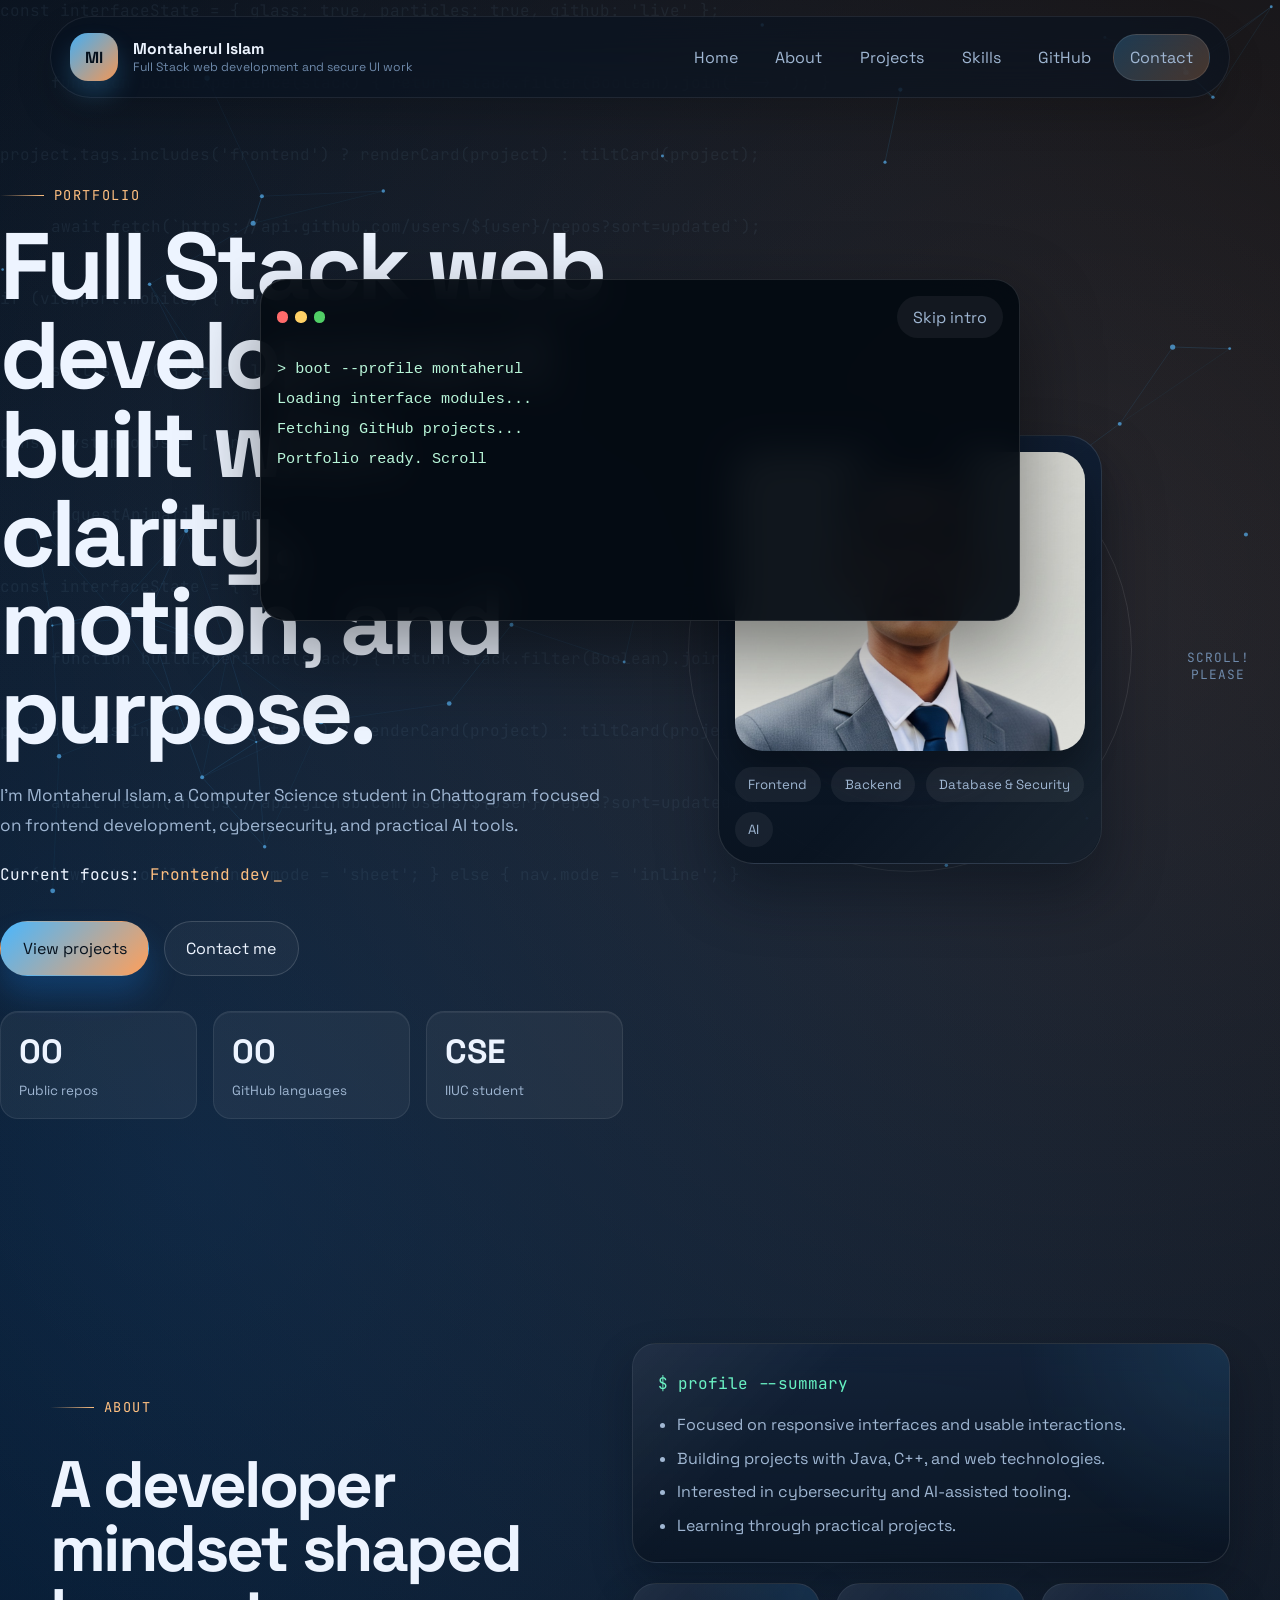
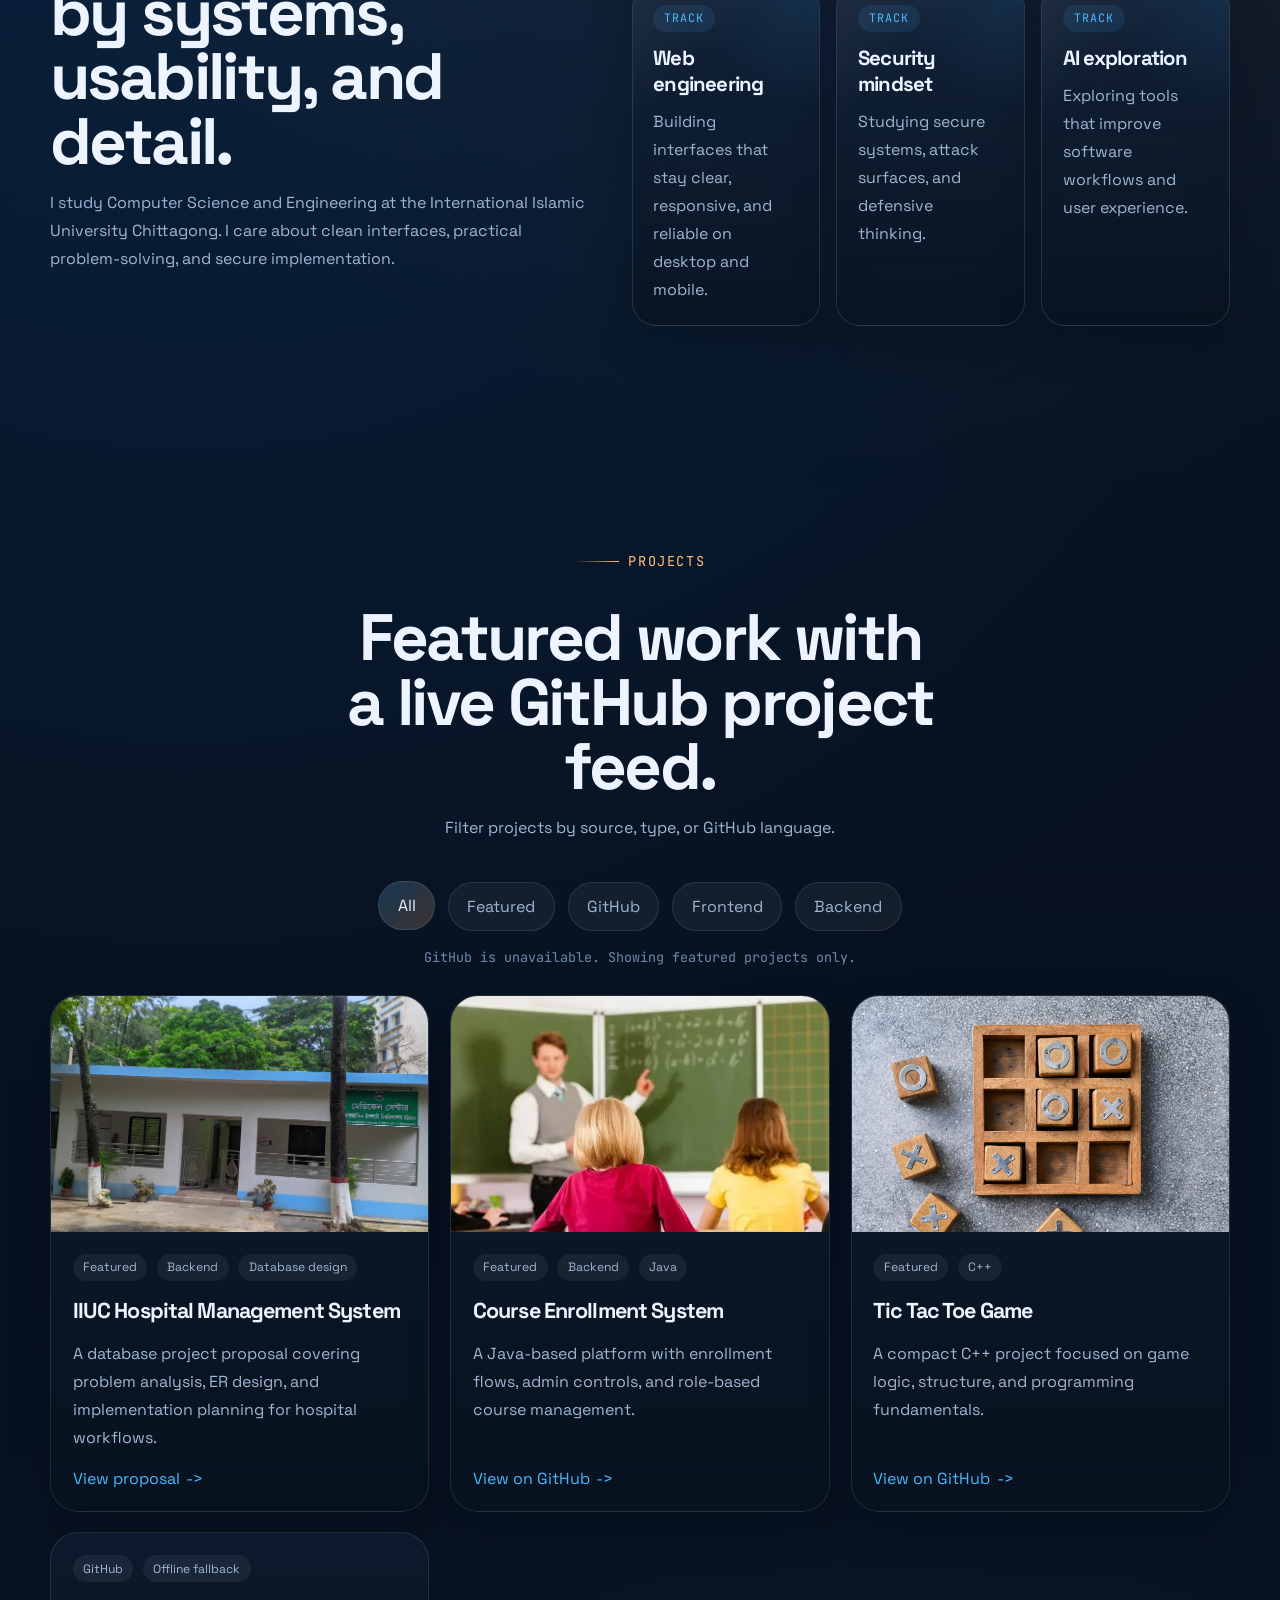
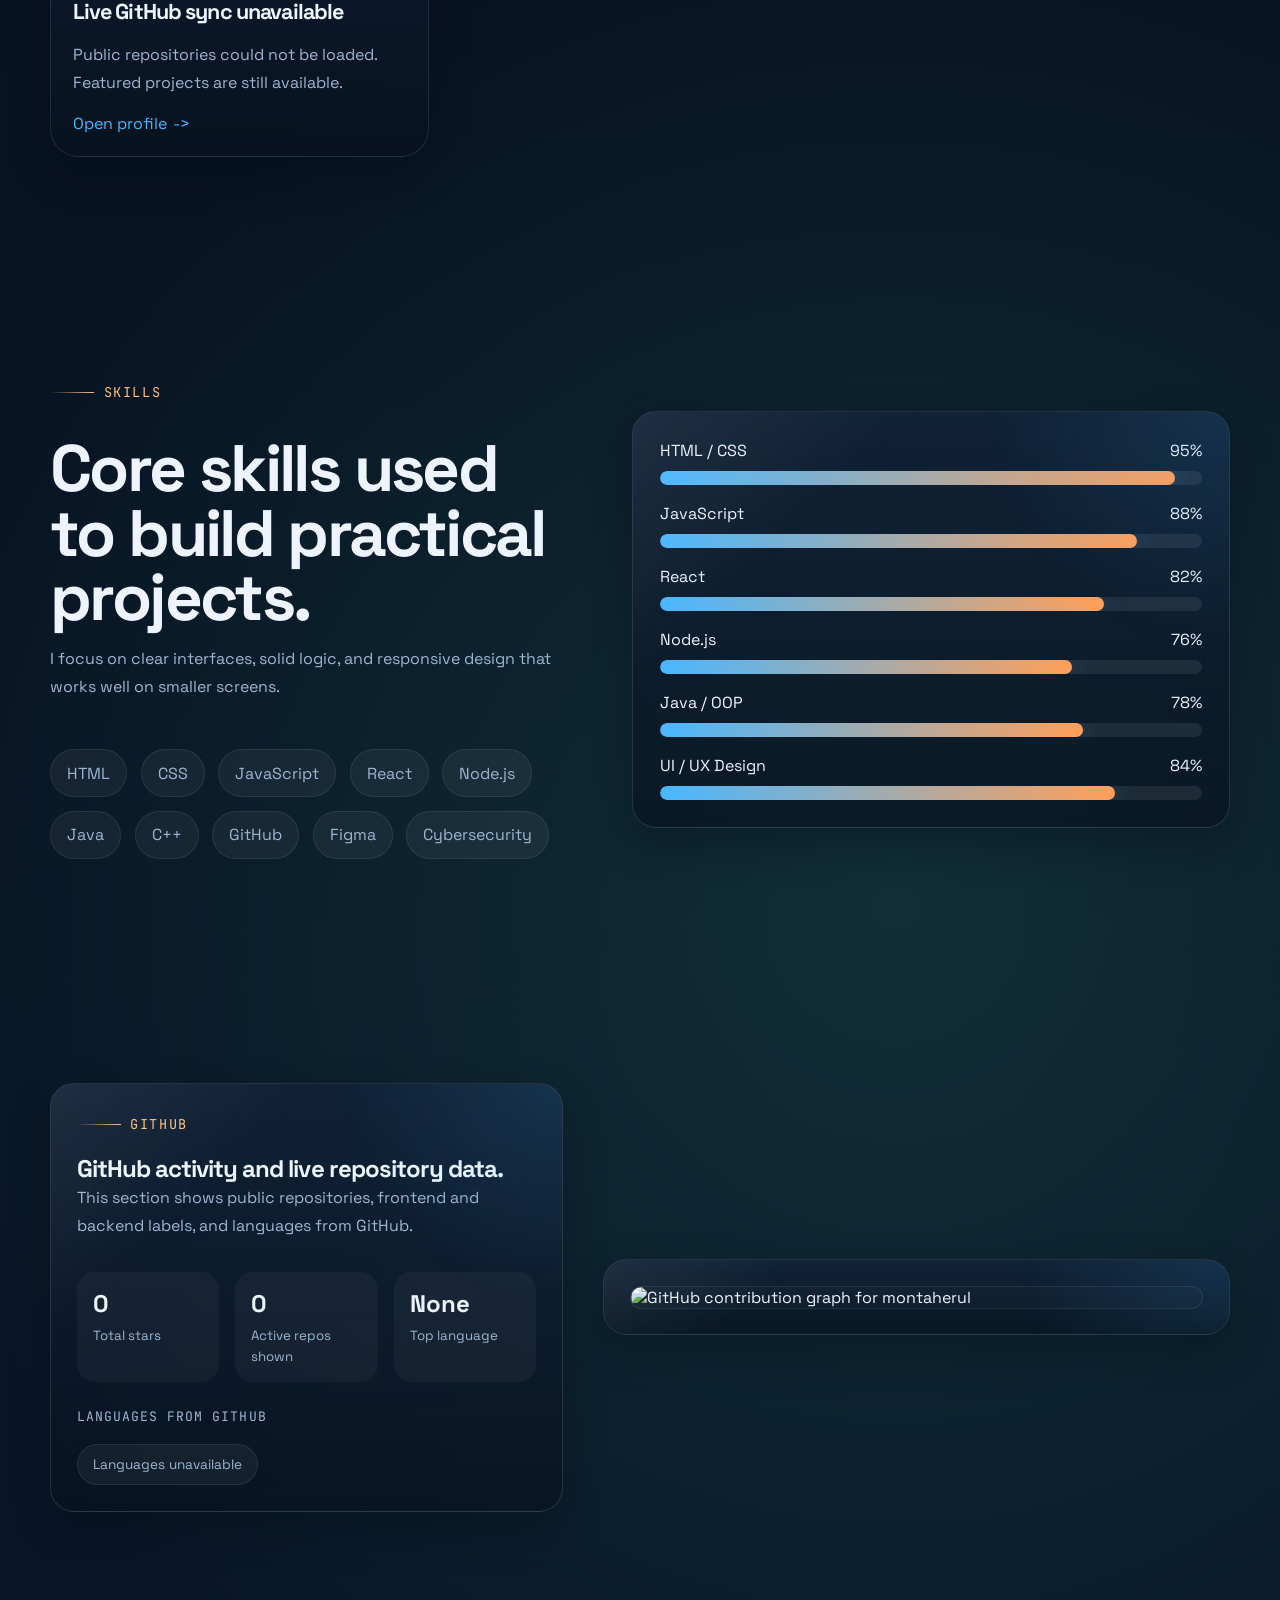
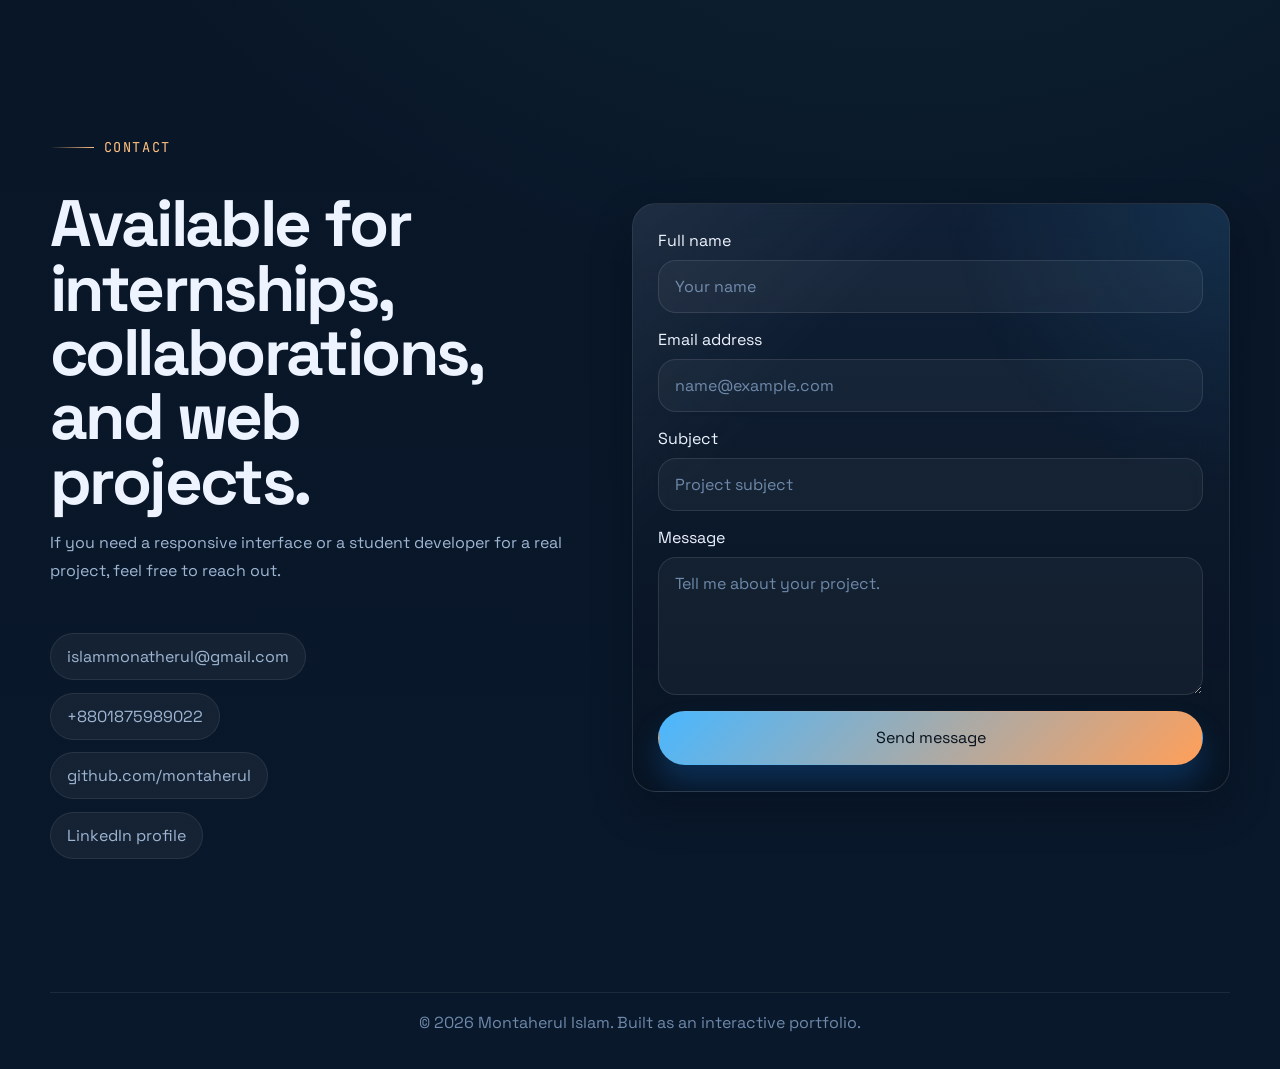
==== index.html @ 703ef820 "Correct typos in index.html content" ====
<!DOCTYPE html>
<html lang="en">

<head>
  <meta charset="UTF-8">
  <meta name="viewport" content="width=device-width, initial-scale=1.0">
  <title>Montaherul Islam | Frontend Portfolio</title>
  <meta name="description"
    content="Portfolio of Montaherul Islam featuring frontend projects, GitHub work, and practical web development skills.">
  <link rel="preconnect" href="https://fonts.googleapis.com">
  <link rel="preconnect" href="https://fonts.gstatic.com" crossorigin>
  <link
    href="https://fonts.googleapis.com/css2?family=JetBrains+Mono:wght@400;600&family=Space+Grotesk:wght@400;500;700&display=swap"
    rel="stylesheet">
  <link rel="stylesheet" href="styles.css">
</head>

<body>
  <div id="preloader" class="preloader" aria-hidden="true">
    <div class="preloader__core">
      <span class="preloader__ring preloader__ring--one"></span>
      <span class="preloader__ring preloader__ring--two"></span>
      <span class="preloader__ring preloader__ring--three"></span>
    </div>
    <p class="preloader__label">Loading portfolio</p>
  </div>

  <div id="terminal-intro" class="terminal-intro" aria-hidden="true">
    <div class="terminal-window">
      <div class="terminal-window__bar">
        <div class="terminal-window__lights">
          <span></span>
          <span></span>
          <span></span>
        </div>
        <button id="skip-intro" type="button" class="terminal-window__skip">
          Skip intro
        </button>
      </div>
      <pre><code id="terminal-text"></code></pre>
    </div>
  </div>

  <div id="cursor-glow" class="cursor-glow" aria-hidden="true"></div>
  <canvas id="particle-canvas" class="particle-canvas" aria-hidden="true"></canvas>
  <div id="code-background" class="code-background" aria-hidden="true"></div>

  <header id="site-header" class="site-header">
    <div class="container nav-shell">
      <a class="brand" href="#home" aria-label="Go to home section">
        <span class="brand__mark">MI</span>
        <span class="brand__copy">
          <strong>Montaherul Islam</strong>
          <small>Full Stack web development and secure UI work</small>
        </span>
      </a>

      <button id="nav-toggle" class="nav-toggle" type="button" aria-controls="site-nav" aria-expanded="false"
        aria-label="Toggle navigation">
        <span></span>
        <span></span>
        <span></span>
      </button>

      <nav id="site-nav" class="site-nav">
        <a href="#home">Home</a>
        <a href="#about">About</a>
        <a href="#projects">Projects</a>
        <a href="#skills">Skills</a>
        <a href="#github">GitHub</a>
        <a href="#contact" class="site-nav__cta">Contact</a>
      </nav>
    </div>
  </header>

  <main>
    <section id="home" class="hero section">
      <div class="container hero-grid">
        <div class="hero-copy" data-reveal="left">
          <p class="eyebrow">Portfolio</p>
          <h1>
            Full Stack web development  built with clarity, motion, and purpose.
          </h1>
          <p class="hero-copy__lead">
            I'm Montaherul Islam, a Computer Science student in Chattogram
            focused on frontend development, cybersecurity, and practical AI
            tools.
          </p>
          <p class="hero-copy__typing">
            Current focus:
            <span id="typed-text">Full stack Develpoer</span>
          </p>
          <div class="hero-actions">
            <a class="button button--primary" href="#projects">View projects</a>
            <a class="button button--secondary" href="#contact">Contact me</a>
          </div>
          <div class="hero-metrics">
            <article class="metric-card">
              <span id="repo-count" class="metric-card__value">00</span>
              <small>Public repos</small>
            </article>
            <article class="metric-card">
              <span id="language-count" class="metric-card__value">00</span>
              <small>GitHub languages</small>
            </article>
            <article class="metric-card">
              <span class="metric-card__value">CSE</span>
              <small>IIUC student</small>
            </article>
          </div>
        </div>

        <div class="hero-visual" data-reveal="right">
          <div id="avatar-stage" class="avatar-stage">
            <span class="avatar-stage__halo"></span>
            <span class="avatar-stage__orbit avatar-stage__orbit--one"></span>
            <span class="avatar-stage__orbit avatar-stage__orbit--two"></span>
            <div class="avatar-card tilt-target" data-tilt-strength="10">
              <div class="avatar-card__shine"></div>
              <img src="me.jpeg" alt="Portrait of Montaherul Islam">
              <div class="avatar-card__meta">
                <span>Frontend</span>
                <span>Backend</span>
                <span>Database & Security</span>
                <span>AI</span>
              </div>
            </div>
          </div>
        </div>
      </div>
      <div class="scroll-cue">Scroll! please </div>
    </section>

    <section id="about" class="section">
      <div class="container about-grid">
        <div class="section-heading" data-reveal="up">
          <p class="eyebrow">About</p>
          <h2>A developer mindset shaped by systems, usability, and detail.</h2>
          <p>
            I study Computer Science and Engineering at the International
            Islamic University Chittagong. I care about clean interfaces,
            practical problem-solving, and secure implementation.
          </p>
        </div>

        <div class="about-panels">
          <article class="glass-card terminal-card" data-reveal="left">
            <p class="terminal-card__title">$ profile --summary</p>
            <ul>
              <li>Focused on responsive interfaces and usable interactions.</li>
              <li>Building projects with Java, C++, and web technologies.</li>
              <li>Interested in cybersecurity and AI-assisted tooling.</li>
              <li>Learning through practical projects.</li>
            </ul>
          </article>

          <div class="about-highlight-grid" data-reveal="right">
            <article class="glass-card about-highlight">
              <span class="about-highlight__label">Track</span>
              <h3>Web engineering</h3>
              <p>
                Building interfaces that stay clear, responsive, and reliable
                on desktop and mobile.
              </p>
            </article>
            <article class="glass-card about-highlight">
              <span class="about-highlight__label">Track</span>
              <h3>Security mindset</h3>
              <p>
                Studying secure systems, attack surfaces, and defensive
                thinking.
              </p>
            </article>
            <article class="glass-card about-highlight">
              <span class="about-highlight__label">Track</span>
              <h3>AI exploration</h3>
              <p>
                Exploring tools that improve software workflows and user
                experience.
              </p>
            </article>
          </div>
        </div>
      </div>
    </section>

    <section id="projects" class="section">
      <div class="container">
        <div class="section-heading section-heading--center" data-reveal="up">
          <p class="eyebrow">Projects</p>
          <h2>Featured work with a live GitHub project feed.</h2>
          <p>
            Filter projects by source, type, or GitHub language.
          </p>
        </div>

        <div id="project-filter-bar" class="filter-bar" aria-label="Project filters" data-reveal="up">
          <button type="button" class="filter-chip is-active" data-filter="all">
            All
          </button>
          <button type="button" class="filter-chip" data-filter="featured">
            Featured
          </button>
          <button type="button" class="filter-chip" data-filter="github">
            GitHub
          </button>
          <button type="button" class="filter-chip" data-filter="frontend">
            Frontend
          </button>
          <button type="button" class="filter-chip" data-filter="backend">
            Backend
          </button>
        </div>

        <div id="project-status" class="project-status" data-reveal="up">
          Loading GitHub repositories...
        </div>

        <div id="project-grid" class="project-grid">
          <article class="project-card tilt-target" data-tags="featured backend database sql" data-reveal="up"
            data-tilt-strength="8">
            <div class="project-card__media">
              <img src="hospital.jpeg" alt="Hospital Management System project cover" loading="lazy">
            </div>
            <div class="project-card__body">
              <div class="project-card__eyebrow">
                <span>Featured</span>
                <span>Backend</span>
                <span>Database design</span>
              </div>
              <h3>IIUC Hospital Management System</h3>
              <p>
                A database project proposal covering problem analysis, ER
                design, and implementation planning for hospital workflows.
              </p>
              <div class="project-card__links">
                <a href="https://drive.google.com/file/d/1tpOdQttvOR8p192Q_7CLtPDuFbaXVsmz/view" target="_blank"
                  rel="noreferrer">
                  View proposal
                </a>
              </div>
            </div>
          </article>

          <article class="project-card tilt-target" data-tags="featured github backend java" data-reveal="up"
            data-tilt-strength="8">
            <div class="project-card__media">
              <img src="OIP.webp" alt="Course Enrollment System project cover" loading="lazy">
            </div>
            <div class="project-card__body">
              <div class="project-card__eyebrow">
                <span>Featured</span>
                <span>Backend</span>
                <span>Java</span>
              </div>
              <h3>Course Enrollment System</h3>
              <p>
                A Java-based platform with enrollment flows, admin controls,
                and role-based course management.
              </p>
              <div class="project-card__links">
                <a href="https://github.com/montaherul/online_courses-" target="_blank" rel="noreferrer">
                  View on GitHub
                </a>
              </div>
            </div>
          </article>

          <article class="project-card tilt-target" data-tags="featured github cpp game" data-reveal="up"
            data-tilt-strength="8">
            <div class="project-card__media">
              <img src="tik.jpg" alt="Tic Tac Toe project cover" loading="lazy">
            </div>
            <div class="project-card__body">
              <div class="project-card__eyebrow">
                <span>Featured</span>
                <span>C++</span>
              </div>
              <h3>Tic Tac Toe Game</h3>
              <p>
                A compact C++ project focused on game logic, structure, and
                programming fundamentals.
              </p>
              <div class="project-card__links">
                <a href="https://github.com/montaherul/tik-tak-toe" target="_blank" rel="noreferrer">
                  View on GitHub
                </a>
              </div>
            </div>
          </article>
        </div>
      </div>
    </section>

    <section id="skills" class="section">
      <div class="container skills-grid">
        <div class="section-heading" data-reveal="left">
          <p class="eyebrow">Skills</p>
          <h2>Core skills used to build practical projects.</h2>
          <p>
            I focus on clear interfaces, solid logic, and responsive design
            that works well on smaller screens.
          </p>

          <div class="skill-cloud">
            <span class="skill-cloud__chip">HTML</span>
            <span class="skill-cloud__chip">CSS</span>
            <span class="skill-cloud__chip">JavaScript</span>
            <span class="skill-cloud__chip">React</span>
            <span class="skill-cloud__chip">Node.js</span>
            <span class="skill-cloud__chip">Java</span>
            <span class="skill-cloud__chip">C++</span>
            <span class="skill-cloud__chip">GitHub</span>
            <span class="skill-cloud__chip">Figma</span>
            <span class="skill-cloud__chip">Cybersecurity</span>
          </div>
        </div>

        <div class="glass-card skills-panel" data-reveal="right">
          <div class="skill-progress">
            <div class="skill-progress__header">
              <span>HTML / CSS</span>
              <span>95%</span>
            </div>
            <div class="skill-progress__track">
              <span class="skill-progress__bar" data-width="95%"></span>
            </div>
          </div>

          <div class="skill-progress">
            <div class="skill-progress__header">
              <span>JavaScript</span>
              <span>88%</span>
            </div>
            <div class="skill-progress__track">
              <span class="skill-progress__bar" data-width="88%"></span>
            </div>
          </div>

          <div class="skill-progress">
            <div class="skill-progress__header">
              <span>React</span>
              <span>82%</span>
            </div>
            <div class="skill-progress__track">
              <span class="skill-progress__bar" data-width="82%"></span>
            </div>
          </div>

          <div class="skill-progress">
            <div class="skill-progress__header">
              <span>Node.js</span>
              <span>76%</span>
            </div>
            <div class="skill-progress__track">
              <span class="skill-progress__bar" data-width="76%"></span>
            </div>
          </div>

          <div class="skill-progress">
            <div class="skill-progress__header">
              <span>Java / OOP</span>
              <span>78%</span>
            </div>
            <div class="skill-progress__track">
              <span class="skill-progress__bar" data-width="78%"></span>
            </div>
          </div>

          <div class="skill-progress">
            <div class="skill-progress__header">
              <span>UI / UX Design</span>
              <span>84%</span>
            </div>
            <div class="skill-progress__track">
              <span class="skill-progress__bar" data-width="84%"></span>
            </div>
          </div>
        </div>
      </div>
    </section>

    <section id="github" class="section github-section">
      <div class="container github-grid">
        <article class="glass-card github-summary" data-reveal="left">
          <p class="eyebrow">GitHub</p>
          <h2>GitHub activity and live repository data.</h2>
          <p>
            This section shows public repositories, frontend and backend
            labels, and languages from GitHub.
          </p>
          <div class="github-summary__stats">
            <div>
              <span id="star-count">0</span>
              <small>Total stars</small>
            </div>
            <div>
              <span id="active-count">0</span>
              <small>Active repos shown</small>
            </div>
            <div>
              <span id="top-language">None</span>
              <small>Top language</small>
            </div>
          </div>
          <div class="github-language-block">
            <p class="github-language-block__title">Languages from GitHub</p>
            <div id="github-language-list" class="github-language-list">
              <span class="github-language-chip">Loading languages...</span>
            </div>
          </div>
        </article>

        <article class="glass-card github-graph" data-reveal="right">
          <img src="https://ghchart.rshah.org/0891b2/montaherul" alt="GitHub contribution graph for montaherul"
            loading="lazy">
        </article>
      </div>
    </section>

    <section id="contact" class="section contact-section">
      <div class="container contact-grid">
        <div class="section-heading" data-reveal="left">
          <p class="eyebrow">Contact</p>
          <h2>Available for internships, collaborations, and web projects.</h2>
          <p>
            If you need a responsive interface or a student developer for a
            real project, feel free to reach out.
          </p>

          <div class="contact-links">
            <a href="mailto:islammonatherul@gmail.com">islammonatherul@gmail.com</a>
            <a href="tel:+8801875989022">+8801875989022</a>
            <a href="https://github.com/montaherul" target="_blank" rel="noreferrer">
              github.com/montaherul
            </a>
            <a href="https://www.linkedin.com/in/montaherul-islam-5b47282a1/" target="_blank" rel="noreferrer">
              LinkedIn profile
            </a>
          </div>
        </div>

        <form id="contact-form" class="glass-card contact-form" action="mailto:islammonatherul@gmail.com" method="post"
          enctype="text/plain" data-reveal="right">
          <label>
            Full name
            <input type="text" name="name" placeholder="Your name" required>
          </label>
          <label>
            Email address
            <input type="email" name="email" placeholder="name@example.com" required>
          </label>
          <label>
            Subject
            <input type="text" name="subject" placeholder="Project subject" required>
          </label>
          <label>
            Message
            <textarea name="message" rows="5" placeholder="Tell me about your project." required></textarea>
          </label>
          <button type="submit" class="button button--primary">
            Send message
          </button>
        </form>
      </div>
    </section>
  </main>

  <footer class="site-footer">
    <div class="container site-footer__inner">
      <p>&copy; 2026 Montaherul Islam. Built as an interactive portfolio.</p>
    </div>
  </footer>

  <noscript>
    <div class="noscript-banner">
      This portfolio uses JavaScript for animation, GitHub sync, and project
      filtering.
    </div>
  </noscript>

  <script src="script.js"></script>
</body>

</html>
---- styles.css ----
:root {
  --bg: #07111f;
  --bg-soft: #0d1b2e;
  --surface: rgba(10, 21, 36, 0.72);
  --surface-strong: rgba(13, 27, 46, 0.9);
  --surface-border: rgba(255, 255, 255, 0.12);
  --surface-glow: rgba(72, 163, 255, 0.3);
  --text: #edf4ff;
  --text-soft: #9fb6d2;
  --text-dim: #6e89aa;
  --primary: #49b7ff;
  --primary-strong: #1687f8;
  --accent: #ff9f5a;
  --accent-soft: #ffc081;
  --success: #66f2c2;
  --danger: #ff6c83;
  --shadow-lg: 0 24px 70px rgba(3, 10, 20, 0.45);
  --shadow-md: 0 18px 40px rgba(3, 10, 20, 0.3);
  --radius-xl: 32px;
  --radius-lg: 24px;
  --radius-md: 18px;
  --radius-sm: 12px;
  --container: 1180px;
  --header-offset: 92px;
  --transition: 220ms ease;
}

*,
*::before,
*::after {
  box-sizing: border-box;
}

html {
  scroll-behavior: smooth;
}

body {
  margin: 0;
  min-height: 100vh;
  font-family: "Space Grotesk", sans-serif;
  color: var(--text);
  background:
    radial-gradient(circle at 15% 20%, rgba(22, 135, 248, 0.18), transparent 32%),
    radial-gradient(circle at 85% 10%, rgba(255, 159, 90, 0.14), transparent 28%),
    radial-gradient(circle at 70% 70%, rgba(80, 235, 194, 0.12), transparent 24%),
    linear-gradient(180deg, #040b15 0%, #07111f 40%, #09182b 100%);
  overflow-x: hidden;
}

body.nav-open {
  overflow: hidden;
}

img {
  display: block;
  max-width: 100%;
}

a {
  color: inherit;
  text-decoration: none;
}

button,
input,
textarea {
  font: inherit;
}

button {
  cursor: pointer;
}

canvas,
.code-background,
.cursor-glow,
.preloader,
.terminal-intro {
  pointer-events: none;
}

.container {
  width: min(var(--container), calc(100% - 2rem));
  margin: 0 auto;
}

.section {
  position: relative;
  padding: 7rem 0;
}

.eyebrow {
  display: inline-flex;
  align-items: center;
  gap: 0.6rem;
  margin: 0 0 1rem;
  font-family: "JetBrains Mono", monospace;
  font-size: 0.85rem;
  letter-spacing: 0.12em;
  text-transform: uppercase;
  color: var(--accent-soft);
}

.eyebrow::before {
  content: "";
  width: 2.75rem;
  height: 1px;
  background: linear-gradient(90deg, rgba(255, 192, 129, 0), var(--accent-soft));
}

h1,
h2,
h3,
p {
  margin: 0;
}

h1,
h2,
h3 {
  font-weight: 700;
  letter-spacing: -0.04em;
}

p {
  color: var(--text-soft);
  line-height: 1.75;
}

.glass-card {
  position: relative;
  overflow: hidden;
  background: linear-gradient(
    180deg,
    rgba(18, 34, 57, 0.78),
    rgba(8, 18, 31, 0.68)
  );
  border: 1px solid var(--surface-border);
  box-shadow: var(--shadow-md);
  backdrop-filter: blur(20px);
  -webkit-backdrop-filter: blur(20px);
  border-radius: var(--radius-lg);
}

.glass-card::before {
  content: "";
  position: absolute;
  inset: 0;
  background:
    linear-gradient(135deg, rgba(255, 255, 255, 0.1), transparent 30%),
    radial-gradient(circle at top right, rgba(73, 183, 255, 0.18), transparent 34%);
  opacity: 0.65;
  pointer-events: none;
}

.button {
  display: inline-flex;
  align-items: center;
  justify-content: center;
  min-height: 3.4rem;
  padding: 0 1.35rem;
  border-radius: 999px;
  border: 1px solid transparent;
  transition:
    transform var(--transition),
    box-shadow var(--transition),
    background-color var(--transition),
    border-color var(--transition);
}

.button:hover,
.button:focus-visible {
  transform: translateY(-2px);
}

.button--primary {
  background: linear-gradient(135deg, var(--primary), var(--accent));
  color: #06111d;
  box-shadow: 0 18px 30px rgba(22, 135, 248, 0.24);
}

.button--secondary {
  border-color: rgba(255, 255, 255, 0.15);
  background: rgba(255, 255, 255, 0.04);
  color: var(--text);
}

.preloader {
  position: fixed;
  inset: 0;
  z-index: 2000;
  display: grid;
  place-items: center;
  align-content: center;
  gap: 1.2rem;
  background: rgba(4, 11, 21, 0.94);
  transition: opacity 320ms ease, visibility 320ms ease;
  pointer-events: auto;
}

.preloader.is-hidden {
  opacity: 0;
  visibility: hidden;
}

.preloader__core {
  position: relative;
  width: 7rem;
  height: 7rem;
}

.preloader__ring {
  position: absolute;
  inset: 0;
  border-radius: 50%;
  border: 2px solid transparent;
}

.preloader__ring--one {
  border-top-color: var(--primary);
  border-left-color: var(--primary);
  animation: spin 1.4s linear infinite;
}

.preloader__ring--two {
  inset: 0.6rem;
  border-right-color: var(--accent);
  border-bottom-color: var(--accent);
  animation: spin 1.1s linear infinite reverse;
}

.preloader__ring--three {
  inset: 1.35rem;
  border-top-color: var(--success);
  animation: pulse-spin 1.3s ease-in-out infinite;
}

.preloader__label {
  font-family: "JetBrains Mono", monospace;
  font-size: 0.9rem;
  color: var(--text-soft);
}

.terminal-intro {
  position: fixed;
  inset: 0;
  z-index: 1900;
  display: grid;
  place-items: center;
  opacity: 0;
  visibility: hidden;
  transition: opacity 280ms ease, visibility 280ms ease;
}

.terminal-intro.is-visible {
  opacity: 1;
  visibility: visible;
  pointer-events: auto;
}

.terminal-intro.is-hidden {
  opacity: 0;
  visibility: hidden;
}

.terminal-window {
  width: min(760px, calc(100% - 2rem));
  min-height: 320px;
  padding: 1rem;
  border-radius: 26px;
  border: 1px solid rgba(255, 255, 255, 0.12);
  background: rgba(4, 10, 18, 0.94);
  box-shadow: 0 30px 80px rgba(0, 0, 0, 0.45);
  backdrop-filter: blur(18px);
  -webkit-backdrop-filter: blur(18px);
}

.terminal-window__bar {
  display: flex;
  align-items: center;
  justify-content: space-between;
  gap: 1rem;
  margin-bottom: 1rem;
}

.terminal-window__lights {
  display: flex;
  gap: 0.45rem;
}

.terminal-window__lights span {
  width: 0.7rem;
  height: 0.7rem;
  border-radius: 50%;
}

.terminal-window__lights span:nth-child(1) {
  background: #ff6b6b;
}

.terminal-window__lights span:nth-child(2) {
  background: #ffd166;
}

.terminal-window__lights span:nth-child(3) {
  background: #51cf66;
}

.terminal-window__skip {
  pointer-events: auto;
  border: 0;
  padding: 0.65rem 1rem;
  border-radius: 999px;
  background: rgba(255, 255, 255, 0.06);
  color: var(--text-soft);
}

.terminal-window pre {
  margin: 0;
  min-height: 250px;
  font-family: "JetBrains Mono", monospace;
  font-size: 0.95rem;
  line-height: 1.9;
  white-space: pre-wrap;
  color: #b9f6d9;
}

.cursor-glow {
  position: fixed;
  top: 0;
  left: 0;
  z-index: 1600;
  width: 22px;
  height: 22px;
  border-radius: 50%;
  transform: translate3d(-50%, -50%, 0);
  background: radial-gradient(circle, rgba(73, 183, 255, 0.8), rgba(73, 183, 255, 0));
  box-shadow:
    0 0 18px rgba(73, 183, 255, 0.55),
    0 0 55px rgba(255, 159, 90, 0.22);
  mix-blend-mode: screen;
  opacity: 0;
  transition:
    opacity 180ms ease,
    transform 120ms ease,
    width 180ms ease,
    height 180ms ease;
}

.cursor-glow.is-visible {
  opacity: 1;
}

.cursor-glow.is-active {
  width: 42px;
  height: 42px;
}

.particle-canvas {
  position: fixed;
  inset: 0;
  z-index: -2;
}

.code-background {
  position: fixed;
  inset: 0;
  z-index: -1;
  overflow: hidden;
  opacity: 0.18;
}

.code-background__line {
  position: absolute;
  left: 0;
  right: 0;
  font-family: "JetBrains Mono", monospace;
  font-size: clamp(0.75rem, 1.6vw, 1rem);
  color: rgba(171, 220, 255, 0.38);
  white-space: nowrap;
  animation: drift-up linear infinite;
}

.site-header {
  position: fixed;
  top: 1rem;
  left: 0;
  width: 100%;
  z-index: 1200;
  transition: transform var(--transition), opacity var(--transition);
}

.site-header.is-scrolled .nav-shell {
  background: rgba(5, 12, 21, 0.82);
  border-color: rgba(255, 255, 255, 0.18);
  box-shadow: var(--shadow-lg);
}

.nav-shell {
  display: flex;
  align-items: center;
  justify-content: space-between;
  gap: 1rem;
  padding: 1rem 1.2rem;
  border-radius: 999px;
  border: 1px solid rgba(255, 255, 255, 0.08);
  background: rgba(7, 17, 31, 0.55);
  backdrop-filter: blur(20px);
  -webkit-backdrop-filter: blur(20px);
  box-shadow: 0 18px 36px rgba(0, 0, 0, 0.18);
}

.brand {
  display: inline-flex;
  align-items: center;
  gap: 0.9rem;
  min-width: 0;
}

.brand__mark {
  display: grid;
  place-items: center;
  width: 3rem;
  height: 3rem;
  border-radius: 18px;
  background: linear-gradient(135deg, rgba(73, 183, 255, 0.95), rgba(255, 159, 90, 0.95));
  color: #05101c;
  font-weight: 700;
  box-shadow: 0 14px 25px rgba(73, 183, 255, 0.22);
}

.brand__copy {
  display: flex;
  flex-direction: column;
  min-width: 0;
}

.brand__copy strong {
  font-size: 0.98rem;
}

.brand__copy small {
  color: var(--text-dim);
  font-size: 0.76rem;
  white-space: nowrap;
  overflow: hidden;
  text-overflow: ellipsis;
}

.site-nav {
  display: flex;
  align-items: center;
  gap: 0.35rem;
}

.site-nav a {
  padding: 0.75rem 1rem;
  border-radius: 999px;
  color: var(--text-soft);
  transition:
    background-color var(--transition),
    color var(--transition),
    transform var(--transition);
}

.site-nav a:hover,
.site-nav a:focus-visible {
  background: rgba(255, 255, 255, 0.07);
  color: var(--text);
  transform: translateY(-1px);
}

.site-nav__cta {
  background: linear-gradient(135deg, rgba(73, 183, 255, 0.24), rgba(255, 159, 90, 0.24));
  border: 1px solid rgba(255, 255, 255, 0.1);
  color: var(--text);
}

.nav-toggle {
  display: none;
  flex-direction: column;
  gap: 0.3rem;
  width: 3rem;
  height: 3rem;
  align-items: center;
  justify-content: center;
  border-radius: 50%;
  border: 1px solid rgba(255, 255, 255, 0.1);
  background: rgba(255, 255, 255, 0.04);
  color: var(--text);
}

.nav-toggle span {
  width: 1.2rem;
  height: 2px;
  border-radius: 999px;
  background: currentColor;
}

main {
  padding-top: calc(var(--header-offset) + 2.5rem);
}

.hero {
  min-height: calc(100vh - 3rem);
  display: flex;
  align-items: center;
  padding-top: 3rem;
}

.hero-grid,
.about-grid,
.skills-grid,
.github-grid,
.contact-grid {
  display: grid;
  align-items: center;
  gap: 2.5rem;
}

.hero-grid {
  grid-template-columns: 1.2fr 0.95fr;
}

.hero-copy h1 {
  max-width: 11ch;
  font-size: clamp(3rem, 8vw, 5.9rem);
  line-height: 0.94;
}

.hero-copy__lead {
  max-width: 60ch;
  margin-top: 1.6rem;
  font-size: 1.07rem;
}

.hero-copy__typing {
  margin-top: 1.25rem;
  font-family: "JetBrains Mono", monospace;
  color: var(--text);
}

#typed-text {
  display: inline-flex;
  min-width: 15ch;
  color: var(--accent-soft);
}

#typed-text::after {
  content: "_";
  margin-left: 0.18rem;
  animation: blink 0.9s steps(1) infinite;
}

.hero-actions {
  display: flex;
  flex-wrap: wrap;
  gap: 0.9rem;
  margin-top: 2rem;
}

.hero-metrics {
  display: grid;
  grid-template-columns: repeat(3, minmax(0, 1fr));
  gap: 1rem;
  margin-top: 2.2rem;
}

.metric-card {
  padding: 1.15rem;
  border-radius: var(--radius-md);
  background: rgba(255, 255, 255, 0.05);
  border: 1px solid rgba(255, 255, 255, 0.08);
  box-shadow: inset 0 1px 0 rgba(255, 255, 255, 0.06);
}

.metric-card__value {
  display: block;
  margin-bottom: 0.35rem;
  font-size: clamp(1.3rem, 4vw, 2.1rem);
  font-weight: 700;
  color: var(--text);
}

.metric-card small {
  color: var(--text-soft);
}

.hero-visual {
  display: flex;
  justify-content: center;
}

.avatar-stage {
  position: relative;
  width: min(32rem, 100%);
  aspect-ratio: 1 / 1;
  display: grid;
  place-items: center;
  perspective: 1200px;
}

.avatar-stage__halo {
  position: absolute;
  inset: 18%;
  border-radius: 50%;
  background:
    radial-gradient(circle, rgba(73, 183, 255, 0.32), rgba(73, 183, 255, 0)),
    radial-gradient(circle at 80% 20%, rgba(255, 159, 90, 0.34), rgba(255, 159, 90, 0));
  filter: blur(10px);
  animation: pulse-halo 4s ease-in-out infinite;
}

.avatar-stage__orbit {
  position: absolute;
  border-radius: 50%;
  border: 1px solid rgba(255, 255, 255, 0.1);
}

.avatar-stage__orbit--one {
  inset: 5%;
  animation: orbit 14s linear infinite;
}

.avatar-stage__orbit--two {
  inset: 18%;
  animation: orbit 10s linear infinite reverse;
}

.avatar-card {
  position: relative;
  width: min(24rem, 82%);
  aspect-ratio: 0.92 / 1;
  padding: 1rem;
  border-radius: 36px;
  background: linear-gradient(
    180deg,
    rgba(16, 31, 52, 0.92),
    rgba(8, 18, 31, 0.92)
  );
  border: 1px solid rgba(255, 255, 255, 0.12);
  box-shadow: 0 28px 60px rgba(3, 10, 20, 0.42);
  transform-style: preserve-3d;
  transition: transform var(--transition), box-shadow var(--transition);
}

.avatar-card__shine {
  position: absolute;
  inset: 0;
  background: linear-gradient(
    135deg,
    rgba(255, 255, 255, 0.12),
    transparent 24%,
    transparent 60%,
    rgba(255, 255, 255, 0.06)
  );
  border-radius: inherit;
}

.avatar-card img {
  position: relative;
  z-index: 1;
  width: 100%;
  height: 78%;
  object-fit: cover;
  border-radius: 28px;
  box-shadow: 0 20px 32px rgba(0, 0, 0, 0.28);
}

.avatar-card__meta {
  position: relative;
  z-index: 1;
  display: flex;
  flex-wrap: wrap;
  gap: 0.65rem;
  margin-top: 1rem;
}

.avatar-card__meta span {
  padding: 0.55rem 0.85rem;
  border-radius: 999px;
  background: rgba(255, 255, 255, 0.06);
  font-size: 0.83rem;
  color: var(--text-soft);
}

.scroll-cue {
  margin-top: 2rem;
  text-align: center;
  font-family: "JetBrains Mono", monospace;
  font-size: 0.8rem;
  letter-spacing: 0.08em;
  text-transform: uppercase;
  color: var(--text-dim);
}

.section-heading {
  display: grid;
  gap: 1rem;
}

.section-heading--center {
  justify-items: center;
  text-align: center;
  margin-bottom: 2.5rem;
}

.section-heading h2 {
  max-width: 12ch;
  font-size: clamp(2.4rem, 6vw, 4.1rem);
  line-height: 0.98;
}

.section-heading--center h2 {
  max-width: 14ch;
}

.section-heading p:last-child {
  max-width: 62ch;
}

.about-grid,
.skills-grid,
.contact-grid {
  grid-template-columns: 0.95fr 1.05fr;
}

.about-panels {
  display: grid;
  gap: 1.25rem;
}

.terminal-card {
  padding: 1.6rem;
}

.terminal-card__title {
  margin-bottom: 1rem;
  color: var(--success);
  font-family: "JetBrains Mono", monospace;
}

.terminal-card ul {
  margin: 0;
  padding-left: 1.2rem;
  color: var(--text-soft);
  display: grid;
  gap: 0.8rem;
}

.about-highlight-grid {
  display: grid;
  grid-template-columns: repeat(3, minmax(0, 1fr));
  gap: 1rem;
}

.about-highlight {
  padding: 1.3rem;
}

.about-highlight__label {
  display: inline-flex;
  margin-bottom: 0.85rem;
  padding: 0.35rem 0.7rem;
  border-radius: 999px;
  background: rgba(73, 183, 255, 0.1);
  font-family: "JetBrains Mono", monospace;
  font-size: 0.73rem;
  letter-spacing: 0.08em;
  text-transform: uppercase;
  color: var(--primary);
}

.about-highlight h3 {
  margin-bottom: 0.65rem;
  font-size: 1.28rem;
}

.filter-bar {
  display: flex;
  flex-wrap: wrap;
  gap: 0.8rem;
  justify-content: center;
  margin-bottom: 1.1rem;
}

.filter-chip {
  border: 1px solid rgba(255, 255, 255, 0.1);
  background: rgba(255, 255, 255, 0.05);
  color: var(--text-soft);
  border-radius: 999px;
  padding: 0.8rem 1.15rem;
  transition:
    background-color var(--transition),
    color var(--transition),
    transform var(--transition);
}

.filter-chip:hover,
.filter-chip:focus-visible,
.filter-chip.is-active {
  transform: translateY(-1px);
  background: linear-gradient(135deg, rgba(73, 183, 255, 0.22), rgba(255, 159, 90, 0.22));
  color: var(--text);
}

.project-status {
  margin-bottom: 1.8rem;
  text-align: center;
  color: var(--text-dim);
  font-family: "JetBrains Mono", monospace;
  font-size: 0.84rem;
}

.project-grid {
  display: grid;
  grid-template-columns: repeat(3, minmax(0, 1fr));
  gap: 1.3rem;
}

.project-card {
  position: relative;
  display: flex;
  flex-direction: column;
  overflow: hidden;
  min-height: 100%;
  border-radius: 28px;
  background: linear-gradient(180deg, rgba(13, 27, 46, 0.96), rgba(8, 18, 31, 0.94));
  border: 1px solid rgba(255, 255, 255, 0.1);
  box-shadow: var(--shadow-md);
  transform-style: preserve-3d;
  transition:
    transform var(--transition),
    box-shadow var(--transition),
    opacity var(--transition);
}

.project-card::before {
  content: "";
  position: absolute;
  inset: 0;
  background:
    linear-gradient(140deg, rgba(255, 255, 255, 0.12), transparent 24%),
    radial-gradient(circle at top right, rgba(73, 183, 255, 0.18), transparent 34%);
  opacity: 0;
  transition: opacity var(--transition);
  pointer-events: none;
}

.project-card:hover {
  box-shadow: var(--shadow-lg);
}

.project-card:hover::before {
  opacity: 1;
}

.project-card.is-hidden {
  display: none;
}

.project-card__media {
  position: relative;
  overflow: hidden;
  aspect-ratio: 16 / 10;
}

.project-card__media img {
  width: 100%;
  height: 100%;
  object-fit: cover;
  transition: transform 320ms ease;
}

.project-card:hover .project-card__media img {
  transform: scale(1.06);
}

.project-card__body {
  display: flex;
  flex-direction: column;
  flex: 1;
  gap: 1rem;
  padding: 1.35rem;
}

.project-card__eyebrow {
  display: flex;
  flex-wrap: wrap;
  gap: 0.6rem;
}

.project-card__eyebrow span {
  padding: 0.35rem 0.65rem;
  border-radius: 999px;
  background: rgba(255, 255, 255, 0.06);
  color: var(--text-soft);
  font-size: 0.76rem;
}

.project-card h3 {
  font-size: 1.35rem;
}

.project-card__links {
  margin-top: auto;
}

.project-card__links a {
  display: inline-flex;
  align-items: center;
  gap: 0.4rem;
  color: var(--primary);
}

.project-card__links a::after {
  content: "->";
}

.skills-panel {
  padding: 1.7rem;
}

.skill-cloud {
  display: flex;
  flex-wrap: wrap;
  gap: 0.85rem;
  margin-top: 2rem;
}

.skill-cloud__chip {
  display: inline-flex;
  align-items: center;
  padding: 0.78rem 1rem;
  border-radius: 999px;
  border: 1px solid rgba(255, 255, 255, 0.08);
  background: rgba(255, 255, 255, 0.05);
  color: var(--text-soft);
  transform: translateY(18px);
  opacity: 0;
  transition: transform 420ms ease, opacity 420ms ease;
}

.skill-cloud__chip.is-visible {
  transform: translateY(0);
  opacity: 1;
}

.skill-progress + .skill-progress {
  margin-top: 1.1rem;
}

.skill-progress__header {
  display: flex;
  justify-content: space-between;
  gap: 1rem;
  margin-bottom: 0.65rem;
  color: var(--text);
}

.skill-progress__track {
  height: 14px;
  border-radius: 999px;
  background: rgba(255, 255, 255, 0.08);
  overflow: hidden;
}

.skill-progress__bar {
  display: block;
  width: 0;
  height: 100%;
  border-radius: inherit;
  background: linear-gradient(90deg, var(--primary), var(--accent));
  box-shadow: 0 0 24px rgba(73, 183, 255, 0.25);
  transition: width 900ms cubic-bezier(0.2, 0.8, 0.2, 1);
}

.github-grid {
  grid-template-columns: 0.9fr 1.1fr;
}

.github-summary,
.github-graph {
  padding: 1.6rem;
}

.github-summary__stats {
  display: grid;
  grid-template-columns: repeat(3, minmax(0, 1fr));
  gap: 1rem;
  margin-top: 2rem;
}

.github-summary__stats div {
  padding: 1rem;
  border-radius: var(--radius-md);
  background: rgba(255, 255, 255, 0.04);
}

.github-summary__stats span {
  display: block;
  margin-bottom: 0.35rem;
  color: var(--text);
  font-size: 1.5rem;
  font-weight: 700;
}

.github-summary__stats small {
  color: var(--text-soft);
}

.github-language-block {
  margin-top: 1.5rem;
}

.github-language-block__title {
  margin-bottom: 0.9rem;
  color: var(--text-soft);
  font-family: "JetBrains Mono", monospace;
  font-size: 0.82rem;
  text-transform: uppercase;
  letter-spacing: 0.08em;
}

.github-language-list {
  display: flex;
  flex-wrap: wrap;
  gap: 0.75rem;
}

.github-language-chip {
  display: inline-flex;
  align-items: center;
  padding: 0.7rem 0.95rem;
  border-radius: 999px;
  border: 1px solid rgba(255, 255, 255, 0.08);
  background: rgba(255, 255, 255, 0.05);
  color: var(--text-soft);
  font-size: 0.85rem;
}

.github-graph img {
  width: 100%;
  border-radius: 18px;
  border: 1px solid rgba(255, 255, 255, 0.08);
  background: rgba(255, 255, 255, 0.02);
}

.contact-links {
  display: grid;
  gap: 0.8rem;
  margin-top: 2rem;
}

.contact-links a {
  display: inline-flex;
  width: fit-content;
  padding: 0.75rem 1rem;
  border-radius: 999px;
  background: rgba(255, 255, 255, 0.05);
  border: 1px solid rgba(255, 255, 255, 0.08);
  color: var(--text-soft);
}

.contact-form {
  display: grid;
  gap: 1rem;
  padding: 1.6rem;
}

.contact-form label {
  display: grid;
  gap: 0.55rem;
  color: var(--text);
}

.contact-form input,
.contact-form textarea {
  width: 100%;
  padding: 0.95rem 1rem;
  border-radius: 18px;
  border: 1px solid rgba(255, 255, 255, 0.1);
  background: rgba(255, 255, 255, 0.04);
  color: var(--text);
  transition:
    border-color var(--transition),
    background-color var(--transition),
    transform var(--transition);
}

.contact-form input::placeholder,
.contact-form textarea::placeholder {
  color: var(--text-dim);
}

.contact-form input:focus,
.contact-form textarea:focus {
  outline: none;
  border-color: rgba(73, 183, 255, 0.7);
  background: rgba(255, 255, 255, 0.08);
  transform: translateY(-1px);
}

.site-footer {
  padding: 1.3rem 0 2rem;
}

.site-footer__inner {
  padding-top: 1rem;
  border-top: 1px solid rgba(255, 255, 255, 0.08);
}

.site-footer p {
  text-align: center;
  color: var(--text-dim);
}

.noscript-banner {
  position: fixed;
  right: 1rem;
  bottom: 1rem;
  padding: 0.75rem 1rem;
  border-radius: 14px;
  background: rgba(255, 108, 131, 0.12);
  border: 1px solid rgba(255, 108, 131, 0.3);
  color: #ffd3dc;
  max-width: 360px;
}

[data-reveal] {
  opacity: 0;
  transform: translateY(28px);
  transition: opacity 650ms ease, transform 650ms ease;
}

[data-reveal="left"] {
  transform: translateX(-38px);
}

[data-reveal="right"] {
  transform: translateX(38px);
}

[data-reveal].is-visible {
  opacity: 1;
  transform: translate(0, 0);
}

a:focus-visible,
button:focus-visible,
input:focus-visible,
textarea:focus-visible {
  outline: 2px solid rgba(73, 183, 255, 0.8);
  outline-offset: 3px;
}

@keyframes spin {
  to {
    transform: rotate(360deg);
  }
}

@keyframes pulse-spin {
  0%,
  100% {
    transform: scale(0.88);
    opacity: 0.55;
  }

  50% {
    transform: scale(1.04);
    opacity: 1;
  }
}

@keyframes blink {
  50% {
    opacity: 0;
  }
}

@keyframes orbit {
  to {
    transform: rotate(360deg);
  }
}

@keyframes pulse-halo {
  0%,
  100% {
    transform: scale(0.96);
  }

  50% {
    transform: scale(1.05);
  }
}

@keyframes drift-up {
  from {
    transform: translate3d(0, 18vh, 0);
  }

  to {
    transform: translate3d(0, -130vh, 0);
  }
}

@media (max-width: 1100px) {
  .hero-grid,
  .about-grid,
  .skills-grid,
  .github-grid,
  .contact-grid,
  .project-grid,
  .about-highlight-grid {
    grid-template-columns: 1fr;
  }

  .hero-copy h1,
  .section-heading h2,
  .section-heading--center h2 {
    max-width: none;
  }

  .hero-copy,
  .section-heading,
  .section-heading--center {
    text-align: center;
    justify-items: center;
  }

  .hero-actions,
  .hero-metrics,
  .github-summary__stats {
    justify-content: center;
  }

  .hero-metrics {
    grid-template-columns: repeat(3, minmax(0, 180px));
  }
}

@media (max-width: 860px) {
  .site-header {
    top: 0.6rem;
  }

  .nav-shell {
    border-radius: 26px;
  }

  .nav-toggle {
    display: inline-flex;
  }

  .site-nav {
    position: fixed;
    top: 5.75rem;
    left: 1rem;
    right: 1rem;
    display: grid;
    gap: 0.4rem;
    padding: 1rem;
    border-radius: 24px;
    background: rgba(4, 10, 18, 0.94);
    border: 1px solid rgba(255, 255, 255, 0.1);
    box-shadow: var(--shadow-lg);
    transform: translateY(-16px);
    opacity: 0;
    visibility: hidden;
    pointer-events: none;
    transition:
      transform var(--transition),
      opacity var(--transition),
      visibility var(--transition);
  }

  .site-nav.is-open {
    transform: translateY(0);
    opacity: 1;
    visibility: visible;
    pointer-events: auto;
  }

  .site-nav a {
    justify-content: center;
  }

  main {
    padding-top: calc(var(--header-offset) + 1.6rem);
  }

  .hero {
    min-height: auto;
  }
}

@media (max-width: 640px) {
  .section {
    padding: 5.2rem 0;
  }

  .hero-copy h1 {
    font-size: clamp(2.6rem, 14vw, 4rem);
  }

  .hero-metrics,
  .github-summary__stats {
    grid-template-columns: 1fr;
  }

  .metric-card,
  .github-summary__stats div {
    text-align: left;
  }

  .brand__copy small {
    display: none;
  }

  .project-card__body,
  .skills-panel,
  .github-summary,
  .github-graph,
  .contact-form,
  .terminal-card,
  .about-highlight {
    padding: 1.2rem;
  }

  .terminal-window pre {
    font-size: 0.84rem;
  }
}

@media (pointer: coarse) {
  .cursor-glow {
    display: none;
  }
}

@media (prefers-reduced-motion: reduce) {
  html {
    scroll-behavior: auto;
  }

  *,
  *::before,
  *::after {
    animation-duration: 0.01ms !important;
    animation-iteration-count: 1 !important;
    transition-duration: 0.01ms !important;
  }
}
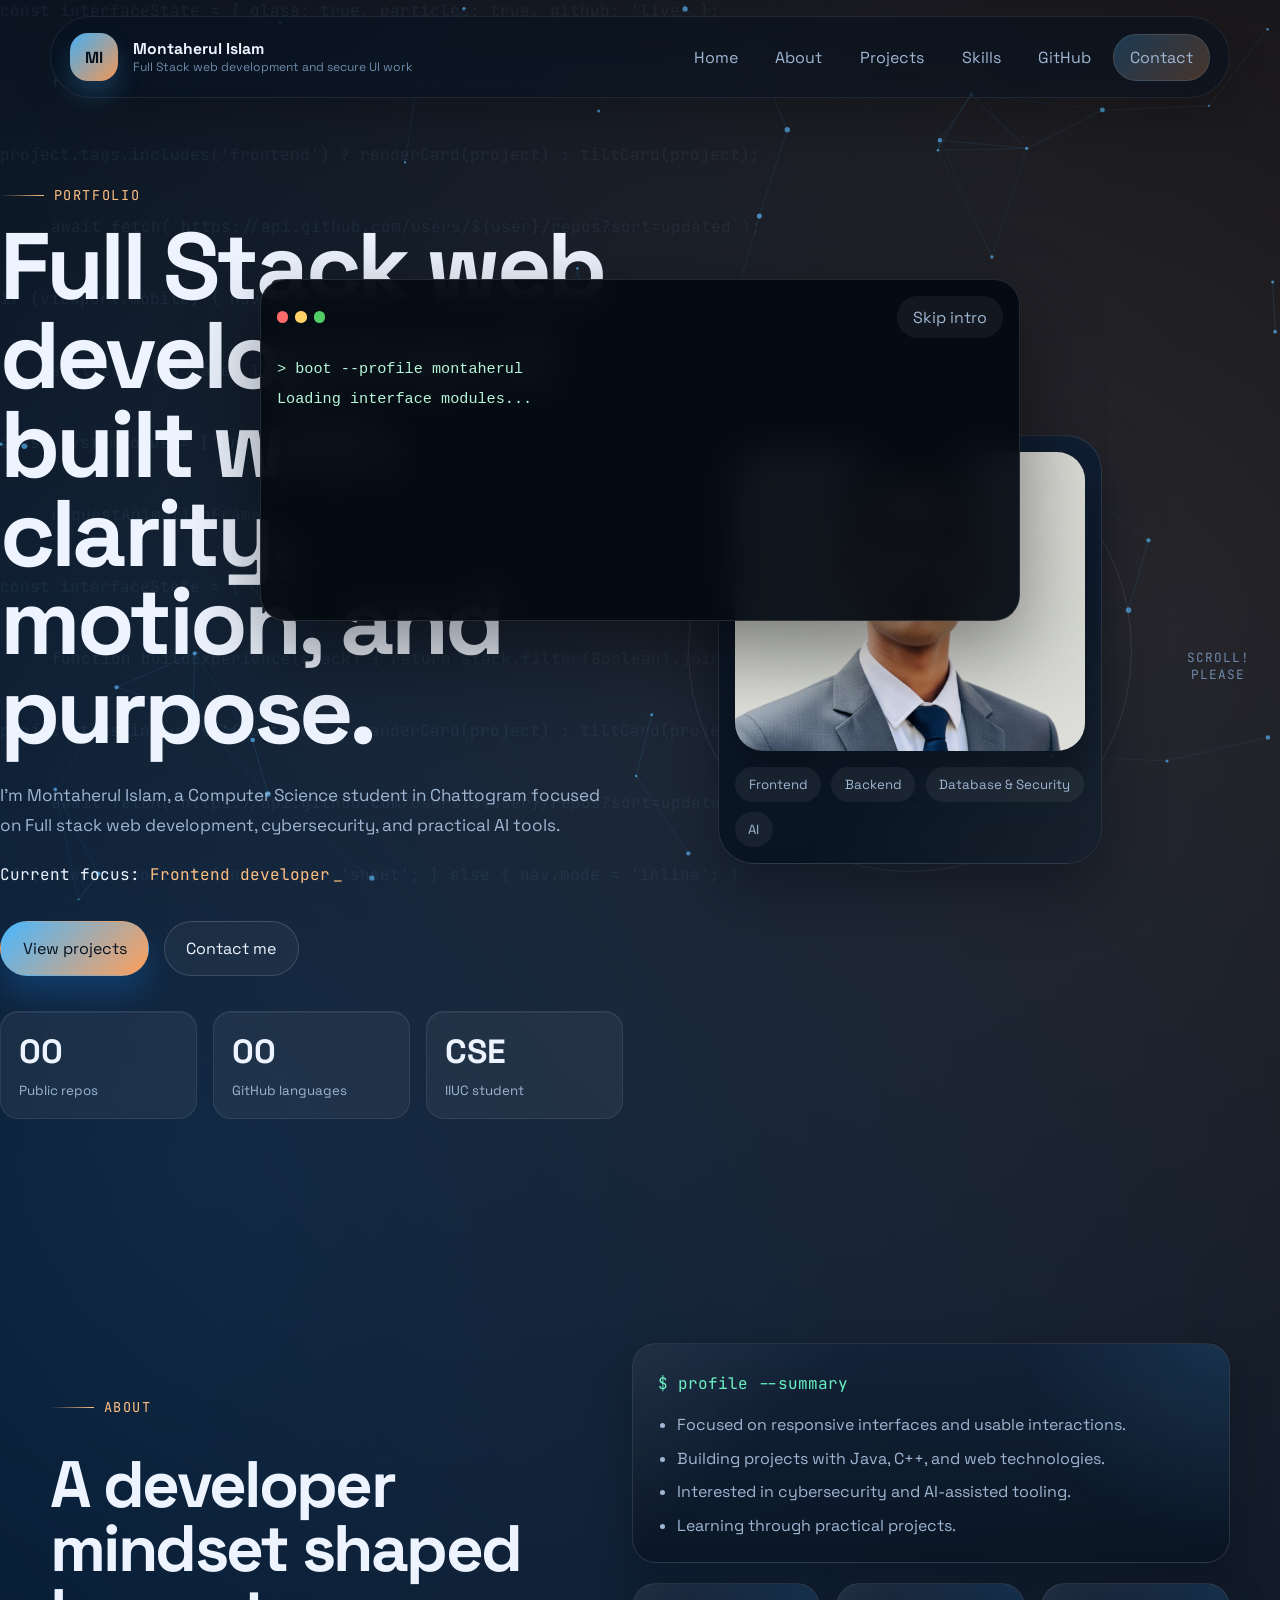
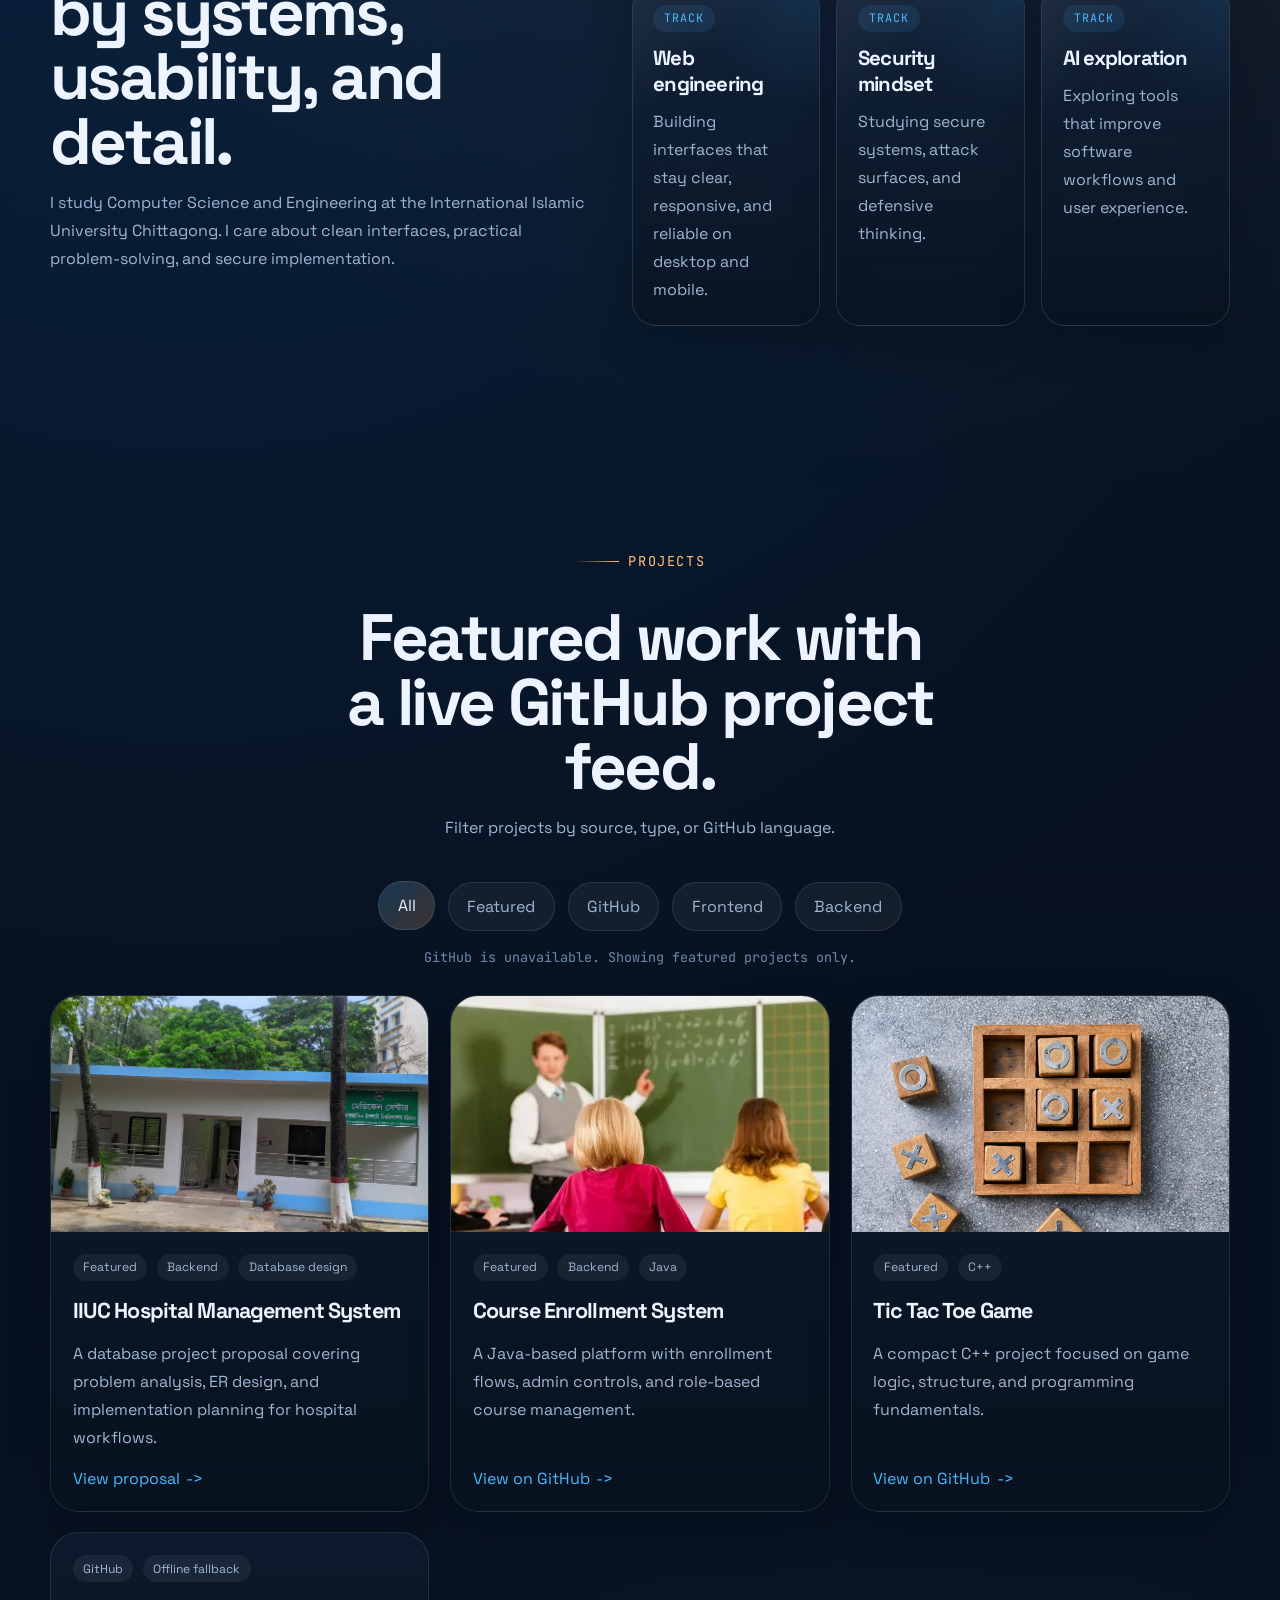
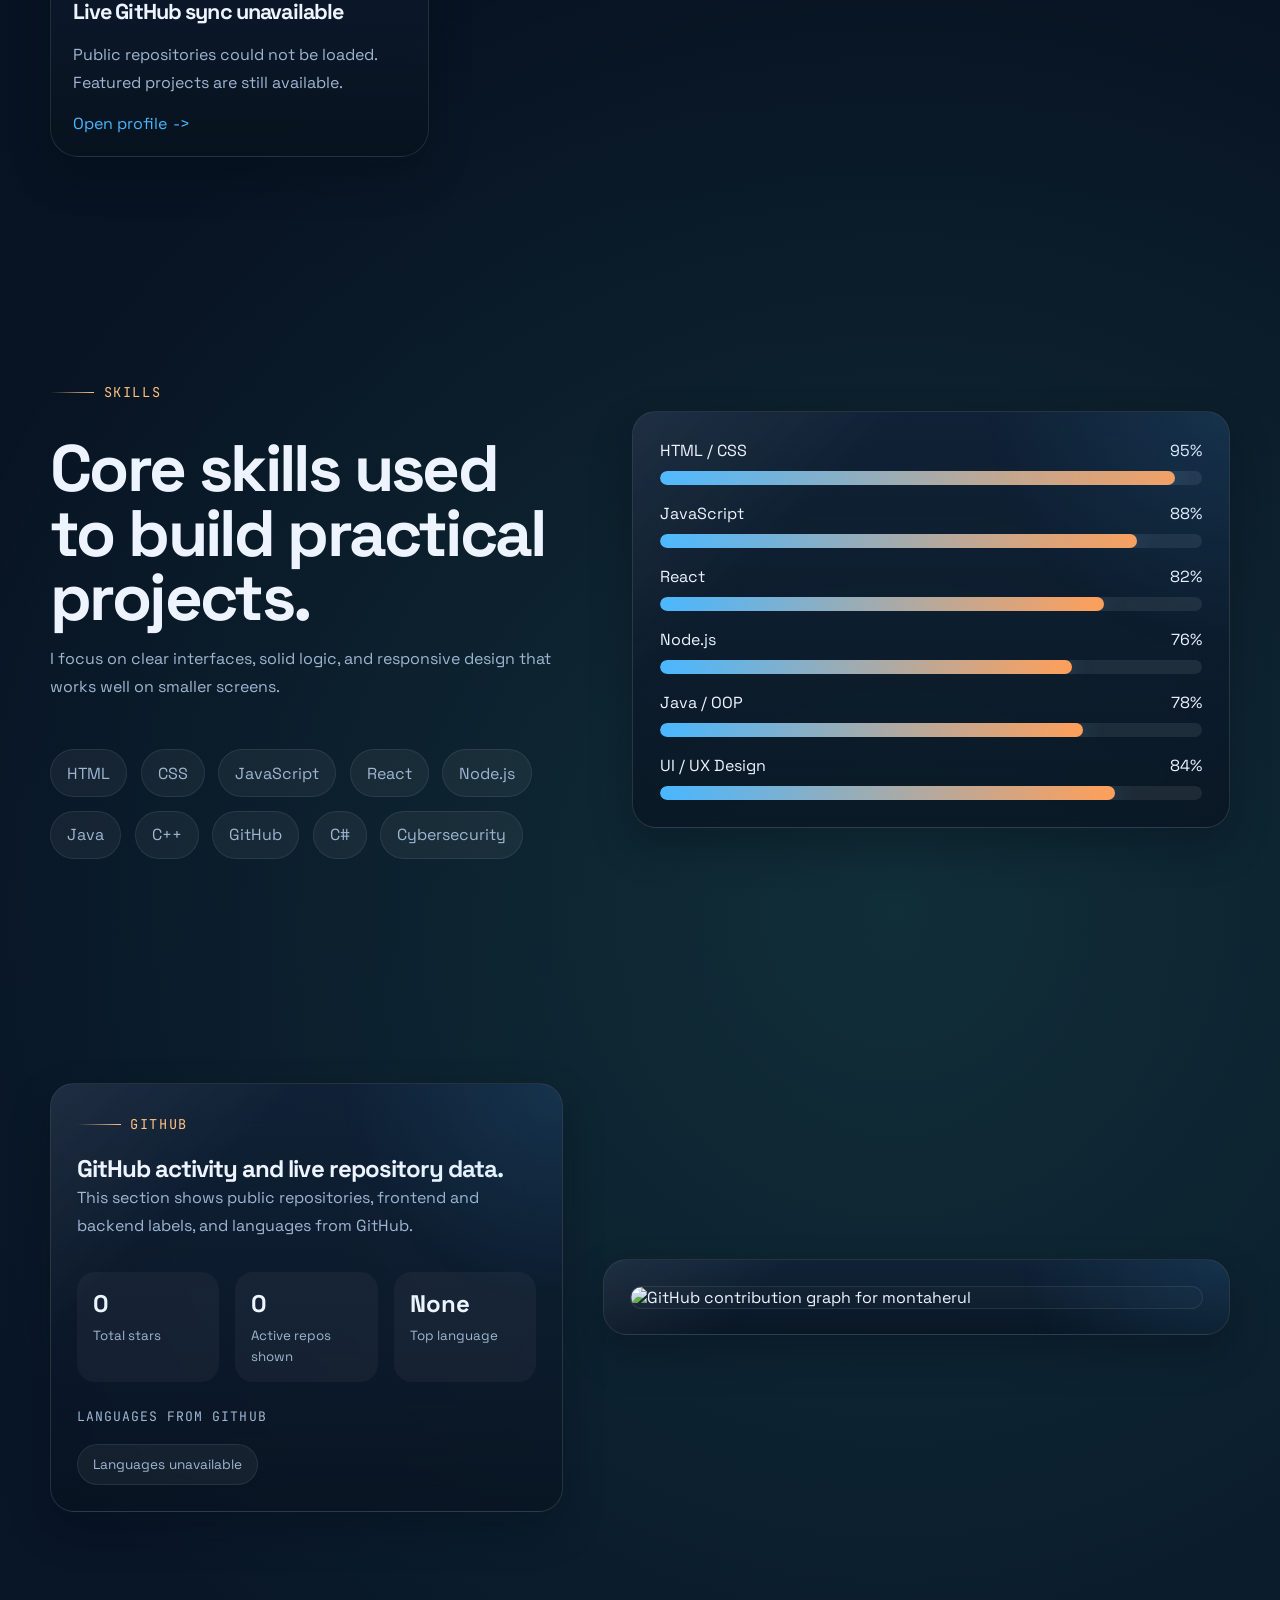
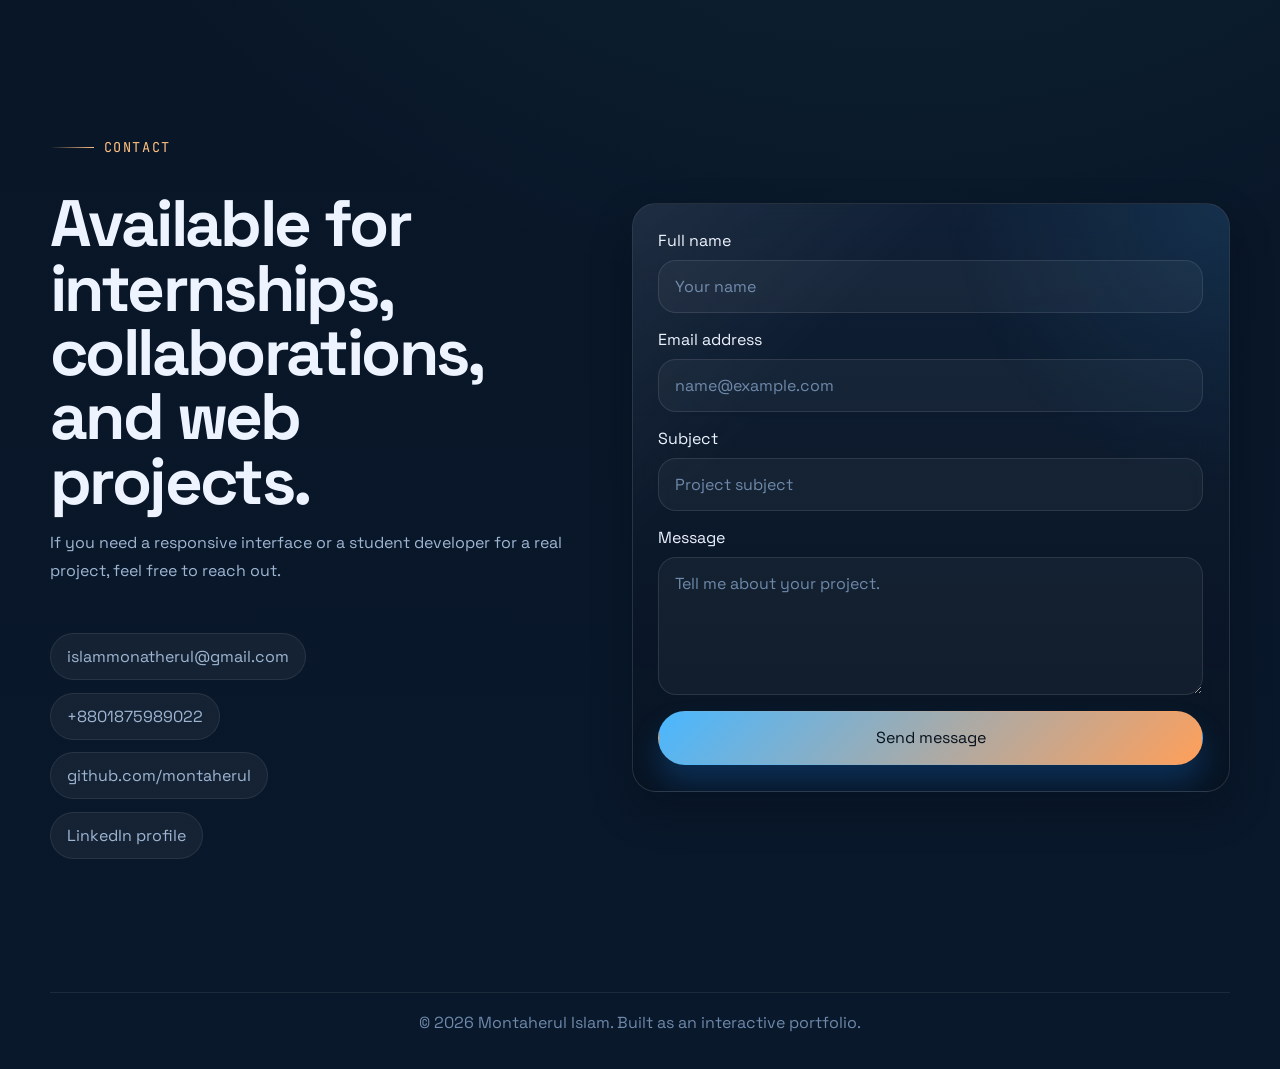
==== commit 56f9aaaf: "Update portfolio title and skills section Updated the title and description to reflect a broader foc" ====
--- a/index.html
+++ b/index.html
@@ -4,7 +4,7 @@
 <head>
   <meta charset="UTF-8">
   <meta name="viewport" content="width=device-width, initial-scale=1.0">
-  <title>Montaherul Islam | Frontend Portfolio</title>
+  <title>Montaherul Islam | Portfolio</title>
   <meta name="description"
     content="Portfolio of Montaherul Islam featuring frontend projects, GitHub work, and practical web development skills.">
   <link rel="preconnect" href="https://fonts.googleapis.com">
@@ -83,7 +83,7 @@
           </h1>
           <p class="hero-copy__lead">
             I'm Montaherul Islam, a Computer Science student in Chattogram
-            focused on frontend development, cybersecurity, and practical AI
+            focused on Full stack web development, cybersecurity, and practical AI
             tools.
           </p>
           <p class="hero-copy__typing">
@@ -311,7 +311,7 @@
             <span class="skill-cloud__chip">Java</span>
             <span class="skill-cloud__chip">C++</span>
             <span class="skill-cloud__chip">GitHub</span>
-            <span class="skill-cloud__chip">Figma</span>
+            <span class="skill-cloud__chip">C#</span>
             <span class="skill-cloud__chip">Cybersecurity</span>
           </div>
         </div>
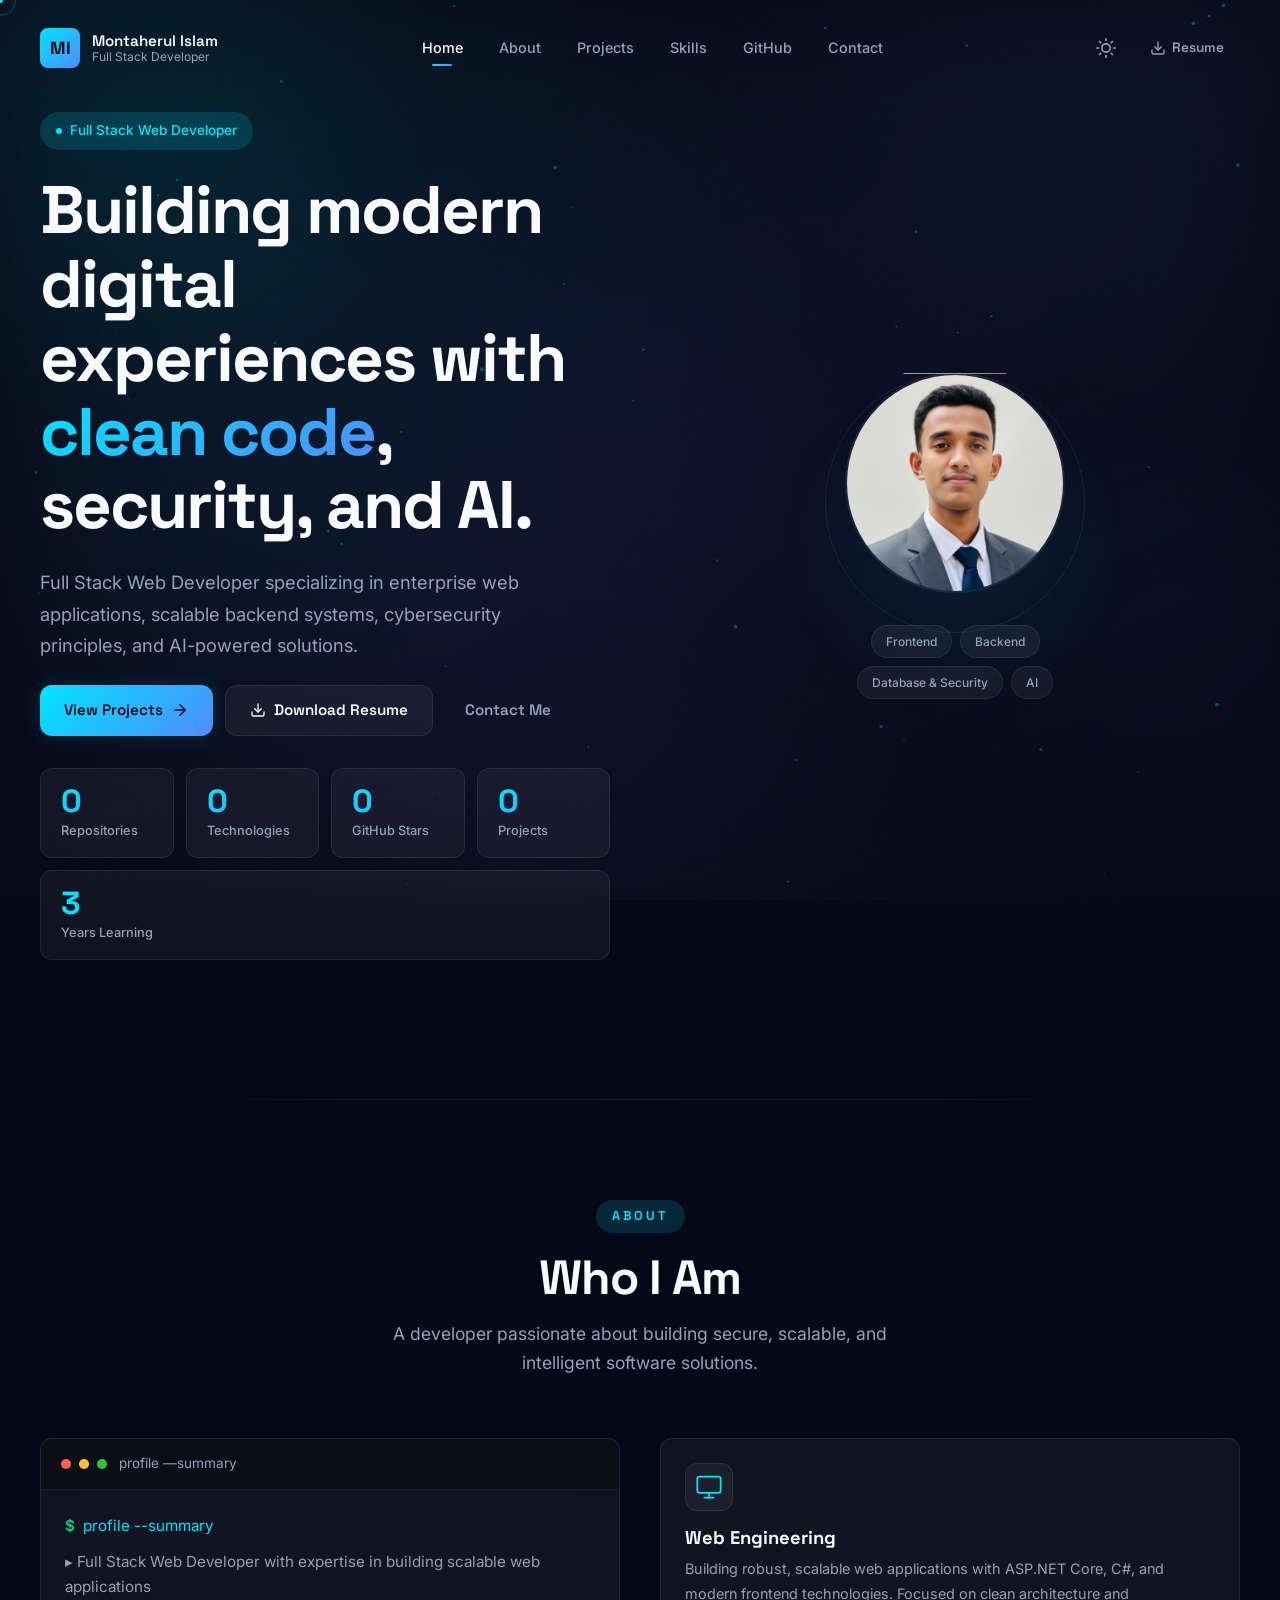
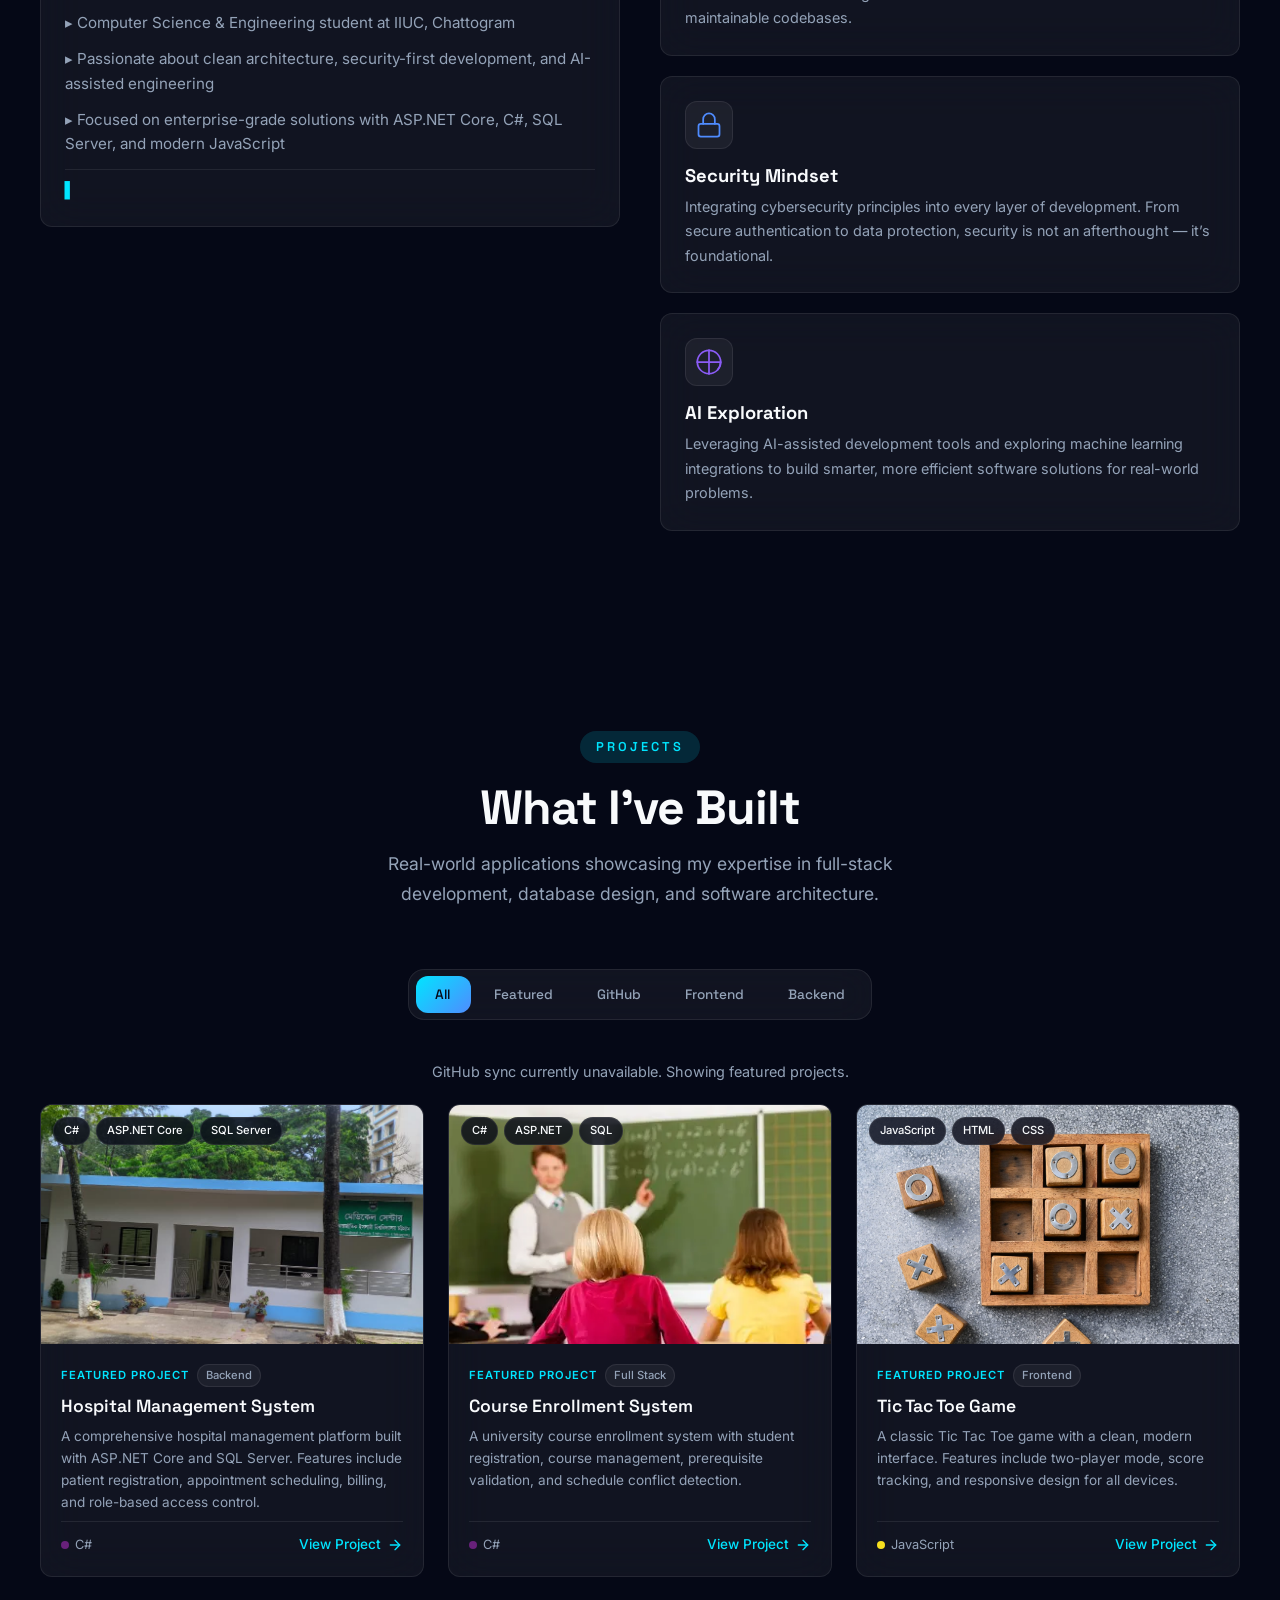
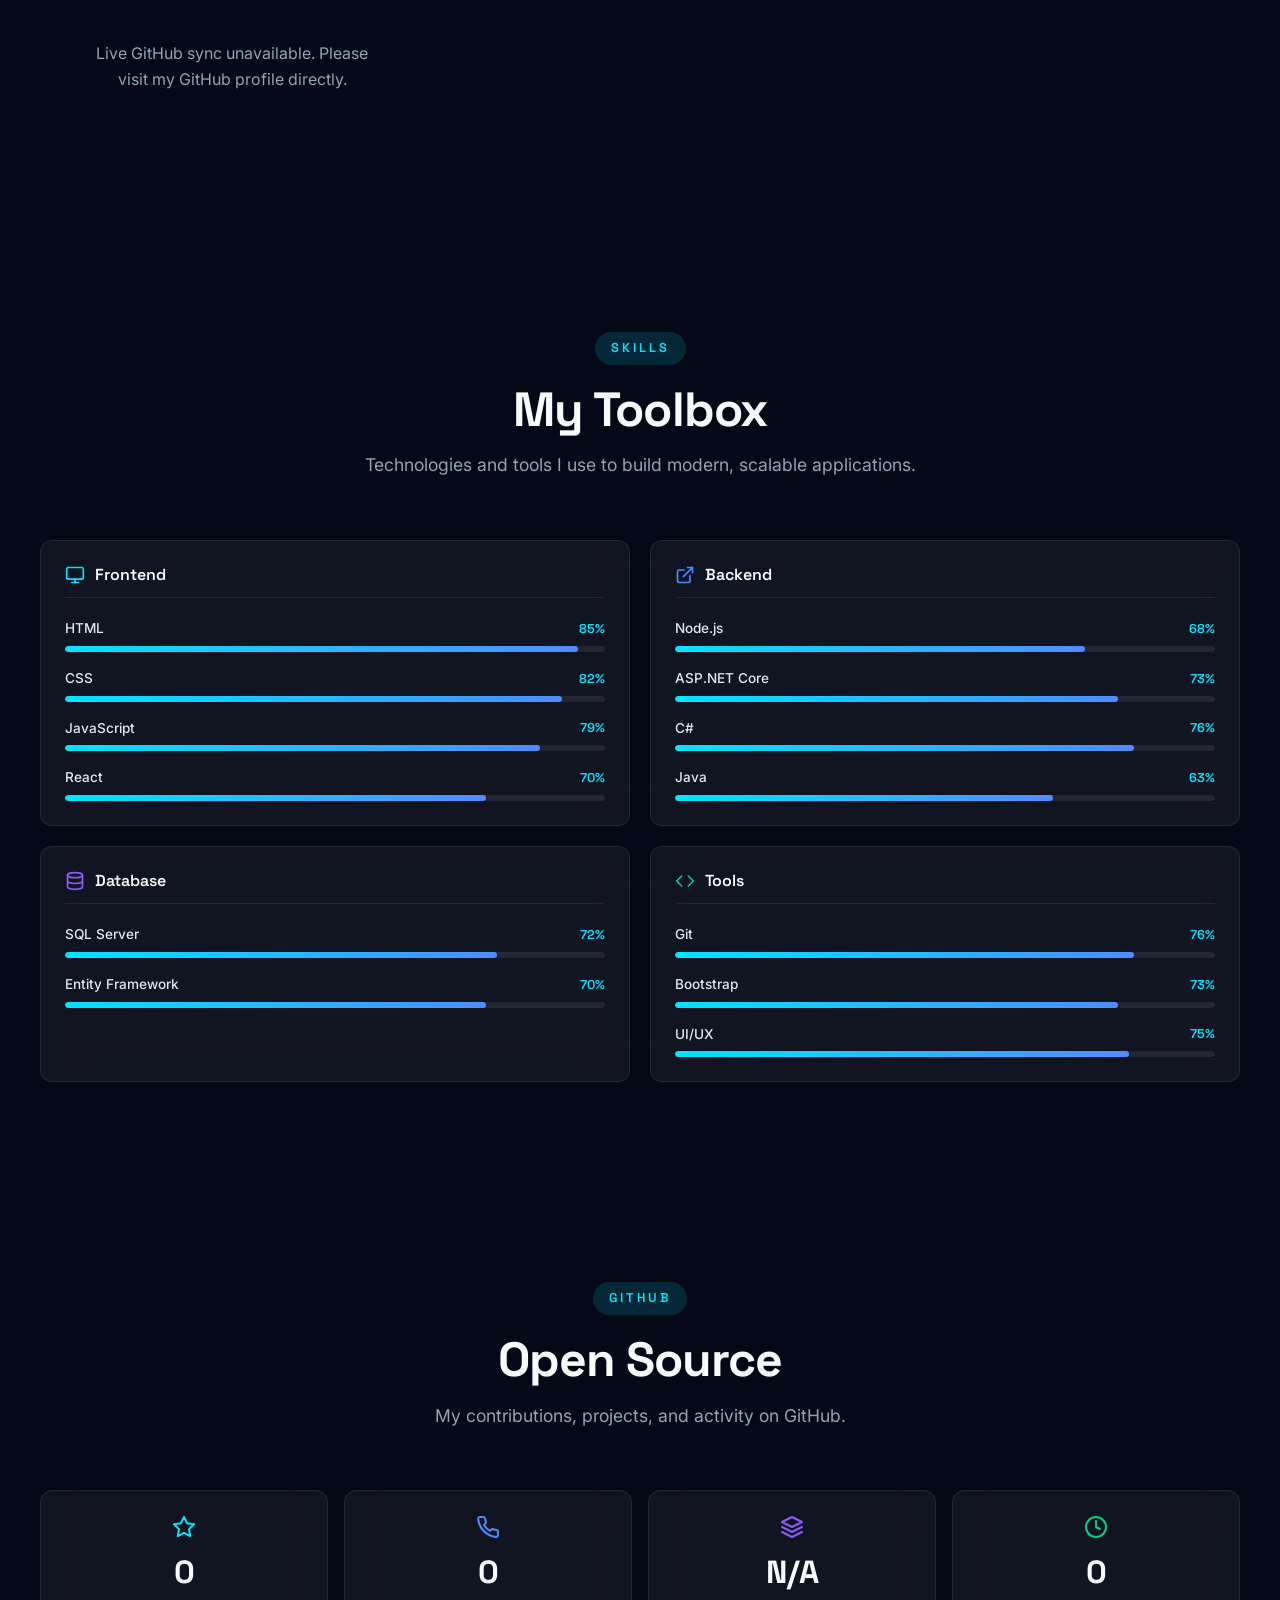
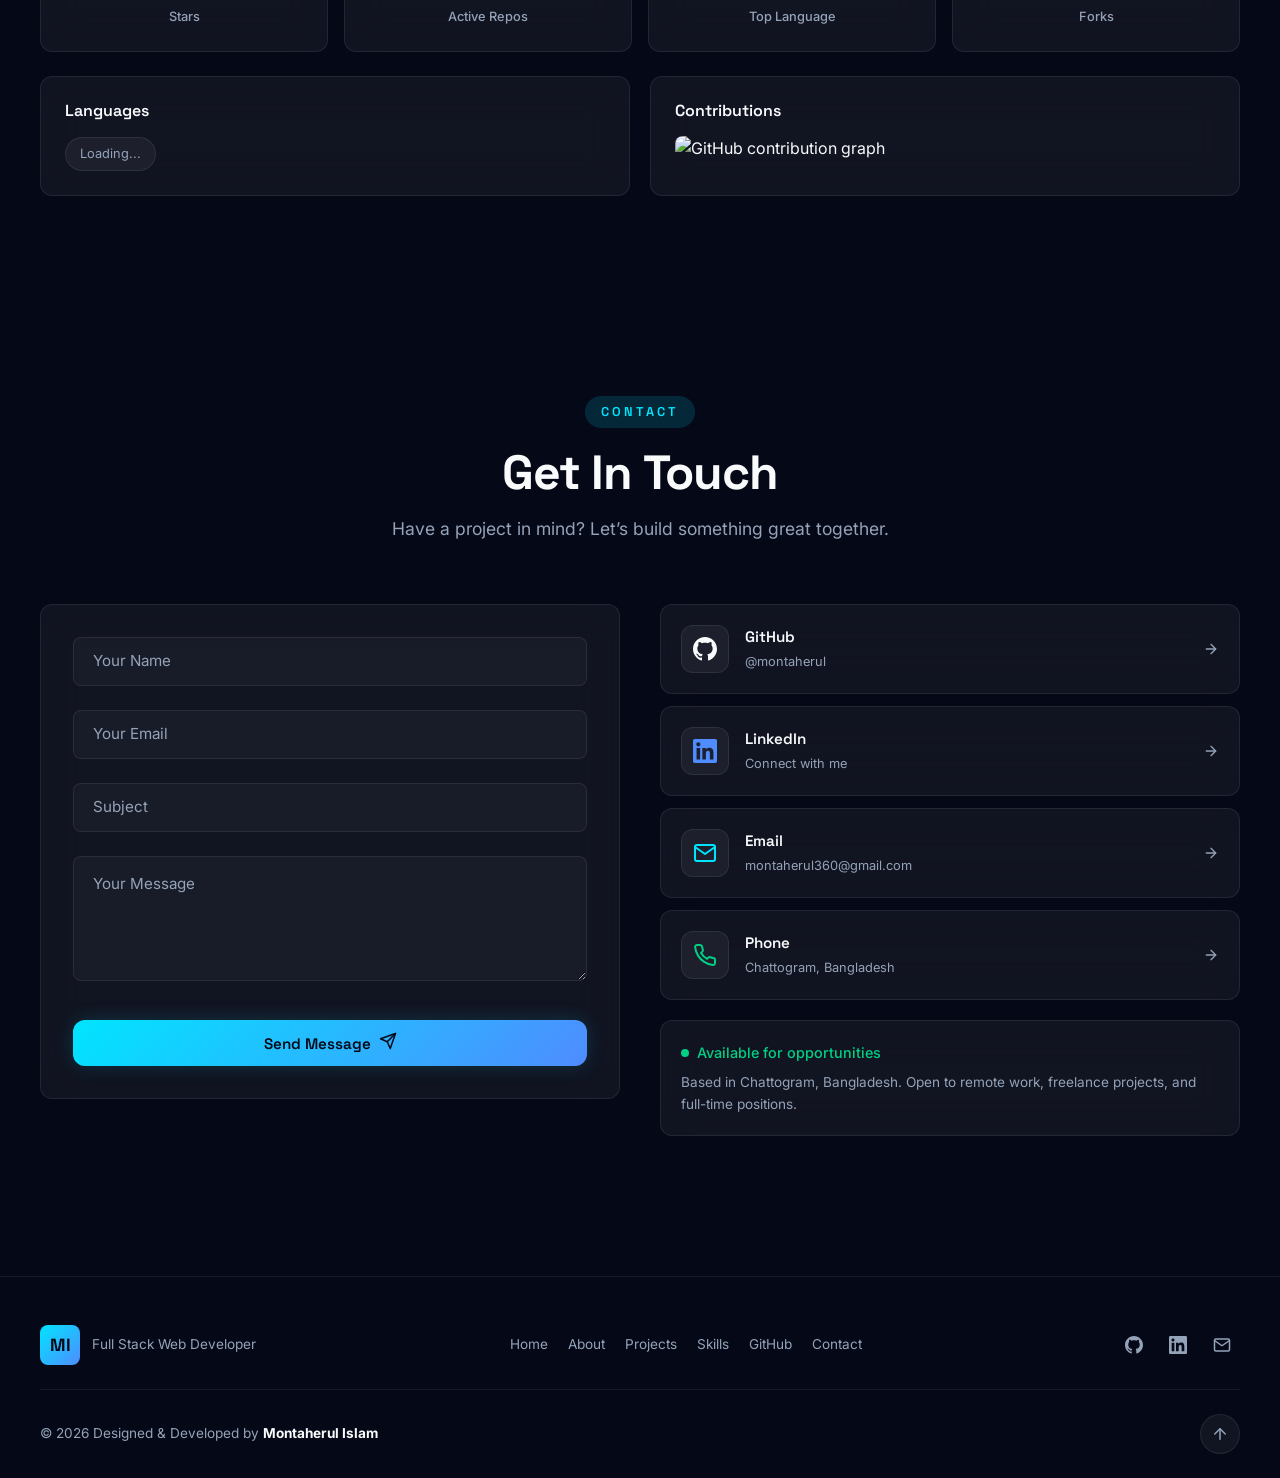
==== commit 69ebb090: "Complete UI/UX redesign — premium 2026 portfolio with glassmorphism, dark/light theme, micro-interac" ====
--- a/index.html
+++ b/index.html
@@ -1,485 +1,773 @@
 <!DOCTYPE html>
-<html lang="en">
-
+<html lang="en" data-theme="dark">
 <head>
   <meta charset="UTF-8">
   <meta name="viewport" content="width=device-width, initial-scale=1.0">
-  <title>Montaherul Islam | Portfolio</title>
-  <meta name="description"
-    content="Portfolio of Montaherul Islam featuring frontend projects, GitHub work, and practical web development skills.">
+  <title>Montaherul Islam — Full Stack Web Developer</title>
+  <meta name="description" content="Full Stack Web Developer specializing in enterprise web applications, scalable backend systems, cybersecurity principles, and AI-powered solutions. Based in Chattogram, Bangladesh.">
+  <meta name="keywords" content="Full Stack Developer, Web Developer, ASP.NET Core, C#, SQL Server, JavaScript, React, Node.js, Portfolio, Montaherul Islam">
+  <meta name="author" content="Montaherul Islam">
+  <meta property="og:title" content="Montaherul Islam — Full Stack Web Developer">
+  <meta property="og:description" content="Full Stack Web Developer specializing in enterprise web applications, scalable backend systems, cybersecurity principles, and AI-powered solutions.">
+  <meta property="og:image" content="https://montaherulislam.me/me.jpeg">
+  <meta property="og:url" content="https://montaherulislam.me">
+  <meta property="og:type" content="website">
+  <meta name="twitter:card" content="summary_large_image">
+  <meta name="twitter:title" content="Montaherul Islam — Full Stack Web Developer">
+  <meta name="twitter:description" content="Full Stack Web Developer specializing in enterprise web applications, scalable backend systems, cybersecurity principles, and AI-powered solutions.">
   <link rel="preconnect" href="https://fonts.googleapis.com">
   <link rel="preconnect" href="https://fonts.gstatic.com" crossorigin>
-  <link
-    href="https://fonts.googleapis.com/css2?family=JetBrains+Mono:wght@400;600&family=Space+Grotesk:wght@400;500;700&display=swap"
-    rel="stylesheet">
+  <link href="https://fonts.googleapis.com/css2?family=Space+Grotesk:wght@400;500;600;700&family=Inter:wght@300;400;500;600;700&display=swap" rel="stylesheet">
   <link rel="stylesheet" href="styles.css">
+  <link rel="preload" as="image" href="me.jpeg">
+  <link rel="preload" as="image" href="hospital.jpeg">
+  <link rel="preload" as="image" href="OIP.webp">
+  <link rel="preload" as="image" href="tik.jpg">
+  <link rel="icon" href="data:image/svg+xml,<svg xmlns='http://www.w3.org/2000/svg' viewBox='0 0 100 100'><text y='.9em' font-size='90'>💻</text></svg>">
 </head>
-
 <body>
-  <div id="preloader" class="preloader" aria-hidden="true">
-    <div class="preloader__core">
-      <span class="preloader__ring preloader__ring--one"></span>
-      <span class="preloader__ring preloader__ring--two"></span>
-      <span class="preloader__ring preloader__ring--three"></span>
-    </div>
-    <p class="preloader__label">Loading portfolio</p>
+  <!-- PRELOADER -->
+  <div id="preloader" class="preloader" role="status" aria-label="Loading">
+    <div class="preloader-content">
+      <div class="preloader-logo">MI</div>
+      <div class="preloader-bar">
+        <div class="preloader-progress"></div>
+      </div>
+    </div>
   </div>
 
-  <div id="terminal-intro" class="terminal-intro" aria-hidden="true">
-    <div class="terminal-window">
-      <div class="terminal-window__bar">
-        <div class="terminal-window__lights">
+  <!-- CUSTOM CURSOR -->
+  <div class="cursor" aria-hidden="true">
+    <div class="cursor-dot"></div>
+    <div class="cursor-ring"></div>
+  </div>
+
+  <!-- BACKGROUND EFFECTS -->
+  <div class="bg-effects" aria-hidden="true">
+    <div class="aurora"></div>
+    <div class="mesh-gradient"></div>
+    <div class="glow-blob glow-blob--1"></div>
+    <div class="glow-blob glow-blob--2"></div>
+    <div class="glow-blob glow-blob--3"></div>
+    <div class="noise-overlay"></div>
+    <canvas id="particle-canvas"></canvas>
+  </div>
+
+  <!-- SCROLL PROGRESS -->
+  <div class="scroll-progress" role="progressbar" aria-label="Scroll progress">
+    <div class="scroll-progress-bar"></div>
+  </div>
+
+  <!-- SITE HEADER -->
+  <header class="site-header" role="banner">
+    <nav class="navbar container" role="navigation" aria-label="Main navigation">
+      <a href="#home" class="logo" aria-label="Montaherul Islam Home">
+        <span class="logo-mark">MI</span>
+        <span class="logo-text">
+          <span class="logo-name">Montaherul Islam</span>
+          <span class="logo-title">Full Stack Developer</span>
+        </span>
+      </a>
+      <div class="nav-links" id="nav-links" role="menubar">
+        <a href="#home" class="nav-link active" role="menuitem" data-nav>Home</a>
+        <a href="#about" class="nav-link" role="menuitem" data-nav>About</a>
+        <a href="#projects" class="nav-link" role="menuitem" data-nav>Projects</a>
+        <a href="#skills" class="nav-link" role="menuitem" data-nav>Skills</a>
+        <a href="#github" class="nav-link" role="menuitem" data-nav>GitHub</a>
+        <a href="#contact" class="nav-link" role="menuitem" data-nav>Contact</a>
+      </div>
+      <div class="nav-actions">
+        <button class="theme-toggle" aria-label="Toggle theme" data-theme-toggle>
+          <svg class="icon-sun" width="20" height="20" viewBox="0 0 24 24" fill="none" stroke="currentColor" stroke-width="2" stroke-linecap="round" stroke-linejoin="round"><circle cx="12" cy="12" r="5"/><line x1="12" y1="1" x2="12" y2="3"/><line x1="12" y1="21" x2="12" y2="23"/><line x1="4.22" y1="4.22" x2="5.64" y2="5.64"/><line x1="18.36" y1="18.36" x2="19.78" y2="19.78"/><line x1="1" y1="12" x2="3" y2="12"/><line x1="21" y1="12" x2="23" y2="12"/><line x1="4.22" y1="19.78" x2="5.64" y2="18.36"/><line x1="18.36" y1="5.64" x2="19.78" y2="4.22"/></svg>
+          <svg class="icon-moon" width="20" height="20" viewBox="0 0 24 24" fill="none" stroke="currentColor" stroke-width="2" stroke-linecap="round" stroke-linejoin="round"><path d="M21 12.79A9 9 0 1 1 11.21 3 7 7 0 0 0 21 12.79z"/></svg>
+        </button>
+        <a href="/Montaherul Islam.pdf" class="btn btn-ghost btn-sm resume-btn" download aria-label="Download Resume">
+          <svg width="16" height="16" viewBox="0 0 24 24" fill="none" stroke="currentColor" stroke-width="2" stroke-linecap="round" stroke-linejoin="round"><path d="M21 15v4a2 2 0 0 1-2 2H5a2 2 0 0 1-2-2v-4"/><polyline points="7 10 12 15 17 10"/><line x1="12" y1="15" x2="12" y2="3"/></svg>
+          <span>Resume</span>
+        </a>
+        <button class="hamburger" aria-label="Toggle menu" aria-expanded="false" aria-controls="nav-links">
           <span></span>
           <span></span>
           <span></span>
-        </div>
-        <button id="skip-intro" type="button" class="terminal-window__skip">
-          Skip intro
         </button>
       </div>
-      <pre><code id="terminal-text"></code></pre>
-    </div>
-  </div>
-
-  <div id="cursor-glow" class="cursor-glow" aria-hidden="true"></div>
-  <canvas id="particle-canvas" class="particle-canvas" aria-hidden="true"></canvas>
-  <div id="code-background" class="code-background" aria-hidden="true"></div>
-
-  <header id="site-header" class="site-header">
-    <div class="container nav-shell">
-      <a class="brand" href="#home" aria-label="Go to home section">
-        <span class="brand__mark">MI</span>
-        <span class="brand__copy">
-          <strong>Montaherul Islam</strong>
-          <small>Full Stack web development and secure UI work</small>
-        </span>
-      </a>
-
-      <button id="nav-toggle" class="nav-toggle" type="button" aria-controls="site-nav" aria-expanded="false"
-        aria-label="Toggle navigation">
-        <span></span>
-        <span></span>
-        <span></span>
-      </button>
-
-      <nav id="site-nav" class="site-nav">
-        <a href="#home">Home</a>
-        <a href="#about">About</a>
-        <a href="#projects">Projects</a>
-        <a href="#skills">Skills</a>
-        <a href="#github">GitHub</a>
-        <a href="#contact" class="site-nav__cta">Contact</a>
-      </nav>
-    </div>
+    </nav>
   </header>
 
-  <main>
-    <section id="home" class="hero section">
-      <div class="container hero-grid">
-        <div class="hero-copy" data-reveal="left">
-          <p class="eyebrow">Portfolio</p>
-          <h1>
-            Full Stack web development  built with clarity, motion, and purpose.
+  <!-- HERO SECTION -->
+  <section id="home" class="hero section" aria-label="Home">
+    <div class="container">
+      <div class="hero-grid">
+        <div class="hero-content" data-reveal="left">
+          <div class="hero-badge">
+            <span class="badge-dot"></span>
+            <span>Full Stack Web Developer</span>
+          </div>
+          <h1 class="hero-headline">
+            Building modern digital experiences with
+            <span class="gradient-text">clean code</span>,
+            security, and AI.
           </h1>
-          <p class="hero-copy__lead">
-            I'm Montaherul Islam, a Computer Science student in Chattogram
-            focused on Full stack web development, cybersecurity, and practical AI
-            tools.
+          <p class="hero-subtitle">
+            Full Stack Web Developer specializing in enterprise web applications,
+            scalable backend systems, cybersecurity principles, and AI-powered solutions.
           </p>
-          <p class="hero-copy__typing">
-            Current focus:
-            <span id="typed-text">Full stack Develpoer</span>
-          </p>
-          <div class="hero-actions">
-            <a class="button button--primary" href="#projects">View projects</a>
-            <a class="button button--secondary" href="#contact">Contact me</a>
-          </div>
-          <div class="hero-metrics">
-            <article class="metric-card">
-              <span id="repo-count" class="metric-card__value">00</span>
-              <small>Public repos</small>
-            </article>
-            <article class="metric-card">
-              <span id="language-count" class="metric-card__value">00</span>
-              <small>GitHub languages</small>
-            </article>
-            <article class="metric-card">
-              <span class="metric-card__value">CSE</span>
-              <small>IIUC student</small>
-            </article>
-          </div>
-        </div>
-
+          <div class="hero-cta">
+            <a href="#projects" class="btn btn-primary magnetic" data-magnetic>
+              <span>View Projects</span>
+              <svg width="18" height="18" viewBox="0 0 24 24" fill="none" stroke="currentColor" stroke-width="2" stroke-linecap="round" stroke-linejoin="round"><line x1="5" y1="12" x2="19" y2="12"/><polyline points="12 5 19 12 12 19"/></svg>
+            </a>
+            <a href="/Montaherul Islam.pdf" class="btn btn-secondary magnetic" data-magnetic download>
+              <svg width="16" height="16" viewBox="0 0 24 24" fill="none" stroke="currentColor" stroke-width="2" stroke-linecap="round" stroke-linejoin="round"><path d="M21 15v4a2 2 0 0 1-2 2H5a2 2 0 0 1-2-2v-4"/><polyline points="7 10 12 15 17 10"/><line x1="12" y1="15" x2="12" y2="3"/></svg>
+              <span>Download Resume</span>
+            </a>
+            <a href="#contact" class="btn btn-ghost magnetic" data-magnetic>
+              <span>Contact Me</span>
+            </a>
+          </div>
+          <div class="hero-stats">
+            <div class="stat-card glass" data-reveal data-reveal-delay="100">
+              <span class="stat-number" id="repo-count" data-count="0">0</span>
+              <span class="stat-label">Repositories</span>
+            </div>
+            <div class="stat-card glass" data-reveal data-reveal-delay="200">
+              <span class="stat-number" id="language-count" data-count="0">0</span>
+              <span class="stat-label">Technologies</span>
+            </div>
+            <div class="stat-card glass" data-reveal data-reveal-delay="300">
+              <span class="stat-number" id="star-count" data-count="0">0</span>
+              <span class="stat-label">GitHub Stars</span>
+            </div>
+            <div class="stat-card glass" data-reveal data-reveal-delay="400">
+              <span class="stat-number" id="active-count" data-count="0">0</span>
+              <span class="stat-label">Projects</span>
+            </div>
+            <div class="stat-card glass" data-reveal data-reveal-delay="500">
+              <span class="stat-number stat-static" data-count="3">0</span>
+              <span class="stat-label">Years Learning</span>
+            </div>
+          </div>
+        </div>
         <div class="hero-visual" data-reveal="right">
-          <div id="avatar-stage" class="avatar-stage">
-            <span class="avatar-stage__halo"></span>
-            <span class="avatar-stage__orbit avatar-stage__orbit--one"></span>
-            <span class="avatar-stage__orbit avatar-stage__orbit--two"></span>
-            <div class="avatar-card tilt-target" data-tilt-strength="10">
-              <div class="avatar-card__shine"></div>
-              <img src="me.jpeg" alt="Portrait of Montaherul Islam">
-              <div class="avatar-card__meta">
-                <span>Frontend</span>
-                <span>Backend</span>
-                <span>Database & Security</span>
-                <span>AI</span>
-              </div>
-            </div>
-          </div>
-        </div>
-      </div>
-      <div class="scroll-cue">Scroll! please </div>
-    </section>
-
-    <section id="about" class="section">
-      <div class="container about-grid">
-        <div class="section-heading" data-reveal="up">
-          <p class="eyebrow">About</p>
-          <h2>A developer mindset shaped by systems, usability, and detail.</h2>
-          <p>
-            I study Computer Science and Engineering at the International
-            Islamic University Chittagong. I care about clean interfaces,
-            practical problem-solving, and secure implementation.
-          </p>
-        </div>
-
-        <div class="about-panels">
-          <article class="glass-card terminal-card" data-reveal="left">
-            <p class="terminal-card__title">$ profile --summary</p>
-            <ul>
-              <li>Focused on responsive interfaces and usable interactions.</li>
-              <li>Building projects with Java, C++, and web technologies.</li>
-              <li>Interested in cybersecurity and AI-assisted tooling.</li>
-              <li>Learning through practical projects.</li>
-            </ul>
-          </article>
-
-          <div class="about-highlight-grid" data-reveal="right">
-            <article class="glass-card about-highlight">
-              <span class="about-highlight__label">Track</span>
-              <h3>Web engineering</h3>
-              <p>
-                Building interfaces that stay clear, responsive, and reliable
-                on desktop and mobile.
-              </p>
-            </article>
-            <article class="glass-card about-highlight">
-              <span class="about-highlight__label">Track</span>
-              <h3>Security mindset</h3>
-              <p>
-                Studying secure systems, attack surfaces, and defensive
-                thinking.
-              </p>
-            </article>
-            <article class="glass-card about-highlight">
-              <span class="about-highlight__label">Track</span>
-              <h3>AI exploration</h3>
-              <p>
-                Exploring tools that improve software workflows and user
-                experience.
-              </p>
-            </article>
-          </div>
-        </div>
-      </div>
-    </section>
-
-    <section id="projects" class="section">
-      <div class="container">
-        <div class="section-heading section-heading--center" data-reveal="up">
-          <p class="eyebrow">Projects</p>
-          <h2>Featured work with a live GitHub project feed.</h2>
-          <p>
-            Filter projects by source, type, or GitHub language.
-          </p>
-        </div>
-
-        <div id="project-filter-bar" class="filter-bar" aria-label="Project filters" data-reveal="up">
-          <button type="button" class="filter-chip is-active" data-filter="all">
-            All
-          </button>
-          <button type="button" class="filter-chip" data-filter="featured">
-            Featured
-          </button>
-          <button type="button" class="filter-chip" data-filter="github">
-            GitHub
-          </button>
-          <button type="button" class="filter-chip" data-filter="frontend">
-            Frontend
-          </button>
-          <button type="button" class="filter-chip" data-filter="backend">
-            Backend
-          </button>
-        </div>
-
-        <div id="project-status" class="project-status" data-reveal="up">
-          Loading GitHub repositories...
-        </div>
-
-        <div id="project-grid" class="project-grid">
-          <article class="project-card tilt-target" data-tags="featured backend database sql" data-reveal="up"
-            data-tilt-strength="8">
-            <div class="project-card__media">
-              <img src="hospital.jpeg" alt="Hospital Management System project cover" loading="lazy">
-            </div>
-            <div class="project-card__body">
-              <div class="project-card__eyebrow">
-                <span>Featured</span>
-                <span>Backend</span>
-                <span>Database design</span>
-              </div>
-              <h3>IIUC Hospital Management System</h3>
-              <p>
-                A database project proposal covering problem analysis, ER
-                design, and implementation planning for hospital workflows.
-              </p>
-              <div class="project-card__links">
-                <a href="https://drive.google.com/file/d/1tpOdQttvOR8p192Q_7CLtPDuFbaXVsmz/view" target="_blank"
-                  rel="noreferrer">
-                  View proposal
-                </a>
-              </div>
-            </div>
-          </article>
-
-          <article class="project-card tilt-target" data-tags="featured github backend java" data-reveal="up"
-            data-tilt-strength="8">
-            <div class="project-card__media">
-              <img src="OIP.webp" alt="Course Enrollment System project cover" loading="lazy">
-            </div>
-            <div class="project-card__body">
-              <div class="project-card__eyebrow">
-                <span>Featured</span>
-                <span>Backend</span>
-                <span>Java</span>
-              </div>
-              <h3>Course Enrollment System</h3>
-              <p>
-                A Java-based platform with enrollment flows, admin controls,
-                and role-based course management.
-              </p>
-              <div class="project-card__links">
-                <a href="https://github.com/montaherul/online_courses-" target="_blank" rel="noreferrer">
-                  View on GitHub
-                </a>
-              </div>
-            </div>
-          </article>
-
-          <article class="project-card tilt-target" data-tags="featured github cpp game" data-reveal="up"
-            data-tilt-strength="8">
-            <div class="project-card__media">
-              <img src="tik.jpg" alt="Tic Tac Toe project cover" loading="lazy">
-            </div>
-            <div class="project-card__body">
-              <div class="project-card__eyebrow">
-                <span>Featured</span>
-                <span>C++</span>
-              </div>
-              <h3>Tic Tac Toe Game</h3>
-              <p>
-                A compact C++ project focused on game logic, structure, and
-                programming fundamentals.
-              </p>
-              <div class="project-card__links">
-                <a href="https://github.com/montaherul/tik-tak-toe" target="_blank" rel="noreferrer">
-                  View on GitHub
-                </a>
-              </div>
-            </div>
-          </article>
-        </div>
-      </div>
-    </section>
-
-    <section id="skills" class="section">
-      <div class="container skills-grid">
-        <div class="section-heading" data-reveal="left">
-          <p class="eyebrow">Skills</p>
-          <h2>Core skills used to build practical projects.</h2>
-          <p>
-            I focus on clear interfaces, solid logic, and responsive design
-            that works well on smaller screens.
-          </p>
-
-          <div class="skill-cloud">
-            <span class="skill-cloud__chip">HTML</span>
-            <span class="skill-cloud__chip">CSS</span>
-            <span class="skill-cloud__chip">JavaScript</span>
-            <span class="skill-cloud__chip">React</span>
-            <span class="skill-cloud__chip">Node.js</span>
-            <span class="skill-cloud__chip">Java</span>
-            <span class="skill-cloud__chip">C++</span>
-            <span class="skill-cloud__chip">GitHub</span>
-            <span class="skill-cloud__chip">C#</span>
-            <span class="skill-cloud__chip">Cybersecurity</span>
-          </div>
-        </div>
-
-        <div class="glass-card skills-panel" data-reveal="right">
-          <div class="skill-progress">
-            <div class="skill-progress__header">
-              <span>HTML / CSS</span>
-              <span>95%</span>
-            </div>
-            <div class="skill-progress__track">
-              <span class="skill-progress__bar" data-width="95%"></span>
-            </div>
-          </div>
-
-          <div class="skill-progress">
-            <div class="skill-progress__header">
-              <span>JavaScript</span>
-              <span>88%</span>
-            </div>
-            <div class="skill-progress__track">
-              <span class="skill-progress__bar" data-width="88%"></span>
-            </div>
-          </div>
-
-          <div class="skill-progress">
-            <div class="skill-progress__header">
-              <span>React</span>
-              <span>82%</span>
-            </div>
-            <div class="skill-progress__track">
-              <span class="skill-progress__bar" data-width="82%"></span>
-            </div>
-          </div>
-
-          <div class="skill-progress">
-            <div class="skill-progress__header">
-              <span>Node.js</span>
-              <span>76%</span>
-            </div>
-            <div class="skill-progress__track">
-              <span class="skill-progress__bar" data-width="76%"></span>
-            </div>
-          </div>
-
-          <div class="skill-progress">
-            <div class="skill-progress__header">
-              <span>Java / OOP</span>
-              <span>78%</span>
-            </div>
-            <div class="skill-progress__track">
-              <span class="skill-progress__bar" data-width="78%"></span>
-            </div>
-          </div>
-
-          <div class="skill-progress">
-            <div class="skill-progress__header">
-              <span>UI / UX Design</span>
-              <span>84%</span>
-            </div>
-            <div class="skill-progress__track">
-              <span class="skill-progress__bar" data-width="84%"></span>
-            </div>
-          </div>
-        </div>
-      </div>
-    </section>
-
-    <section id="github" class="section github-section">
-      <div class="container github-grid">
-        <article class="glass-card github-summary" data-reveal="left">
-          <p class="eyebrow">GitHub</p>
-          <h2>GitHub activity and live repository data.</h2>
-          <p>
-            This section shows public repositories, frontend and backend
-            labels, and languages from GitHub.
-          </p>
-          <div class="github-summary__stats">
-            <div>
-              <span id="star-count">0</span>
-              <small>Total stars</small>
-            </div>
-            <div>
-              <span id="active-count">0</span>
-              <small>Active repos shown</small>
-            </div>
-            <div>
-              <span id="top-language">None</span>
-              <small>Top language</small>
-            </div>
-          </div>
-          <div class="github-language-block">
-            <p class="github-language-block__title">Languages from GitHub</p>
-            <div id="github-language-list" class="github-language-list">
-              <span class="github-language-chip">Loading languages...</span>
+          <div class="avatar-stage">
+            <div class="avatar-halo"></div>
+            <div class="avatar-ring"></div>
+            <div class="avatar-wrapper tilt-target" data-tilt-strength="15">
+              <img src="me.jpeg" alt="Montaherul Islam" class="avatar-img" loading="eager">
+              <div class="avatar-shine"></div>
+            </div>
+            <div class="tech-tags">
+              <span class="tech-tag">Frontend</span>
+              <span class="tech-tag">Backend</span>
+              <span class="tech-tag">Database & Security</span>
+              <span class="tech-tag">AI</span>
+            </div>
+          </div>
+        </div>
+      </div>
+    </div>
+    <div class="hero-gradient-divider"></div>
+  </section>
+
+  <!-- ABOUT SECTION -->
+  <section id="about" class="section" aria-label="About Me">
+    <div class="container">
+      <div class="section-header" data-reveal>
+        <span class="section-eyebrow">About</span>
+        <h2 class="section-title">Who I Am</h2>
+        <p class="section-desc">A developer passionate about building secure, scalable, and intelligent software solutions.</p>
+      </div>
+      <div class="about-grid">
+        <div class="terminal-card glass" data-reveal="left">
+          <div class="terminal-header">
+            <div class="terminal-dots">
+              <span class="terminal-dot dot-red"></span>
+              <span class="terminal-dot dot-yellow"></span>
+              <span class="terminal-dot dot-green"></span>
+            </div>
+            <span class="terminal-title">profile —summary</span>
+          </div>
+          <div class="terminal-body">
+            <div class="terminal-line">
+              <span class="prompt">$</span>
+              <span class="command">profile --summary</span>
+            </div>
+            <div class="terminal-line">
+              <span class="output">▸ Full Stack Web Developer with expertise in building scalable web applications</span>
+            </div>
+            <div class="terminal-line">
+              <span class="output">▸ Computer Science & Engineering student at IIUC, Chattogram</span>
+            </div>
+            <div class="terminal-line">
+              <span class="output">▸ Passionate about clean architecture, security-first development, and AI-assisted engineering</span>
+            </div>
+            <div class="terminal-line">
+              <span class="output">▸ Focused on enterprise-grade solutions with ASP.NET Core, C#, SQL Server, and modern JavaScript</span>
+            </div>
+            <div class="terminal-line cursor-line">
+              <span class="cursor-blink">▌</span>
+            </div>
+          </div>
+        </div>
+        <div class="about-cards" data-reveal="right">
+          <div class="about-card glass tilt-target" data-tilt-strength="10">
+            <div class="card-icon-wrapper">
+              <svg width="28" height="28" viewBox="0 0 24 24" fill="none" stroke="var(--primary)" stroke-width="1.5" stroke-linecap="round" stroke-linejoin="round"><rect x="2" y="3" width="20" height="14" rx="2" ry="2"/><line x1="8" y1="21" x2="16" y2="21"/><line x1="12" y1="17" x2="12" y2="21"/></svg>
+            </div>
+            <h3>Web Engineering</h3>
+            <p>Building robust, scalable web applications with ASP.NET Core, C#, and modern frontend technologies. Focused on clean architecture and maintainable codebases.</p>
+          </div>
+          <div class="about-card glass tilt-target" data-tilt-strength="10">
+            <div class="card-icon-wrapper">
+              <svg width="28" height="28" viewBox="0 0 24 24" fill="none" stroke="var(--secondary)" stroke-width="1.5" stroke-linecap="round" stroke-linejoin="round"><rect x="3" y="11" width="18" height="11" rx="2" ry="2"/><path d="M7 11V7a5 5 0 0 1 10 0v4"/></svg>
+            </div>
+            <h3>Security Mindset</h3>
+            <p>Integrating cybersecurity principles into every layer of development. From secure authentication to data protection, security is not an afterthought — it&rsquo;s foundational.</p>
+          </div>
+          <div class="about-card glass tilt-target" data-tilt-strength="10">
+            <div class="card-icon-wrapper">
+              <svg width="28" height="28" viewBox="0 0 24 24" fill="none" stroke="var(--highlight)" stroke-width="1.5" stroke-linecap="round" stroke-linejoin="round"><path d="M12 2a10 10 0 0 1 10 10c0 2.5-1 4.8-2.5 6.5"/><path d="M2 12a10 10 0 0 1 10-10"/><path d="M12 22a10 10 0 0 0 10-10"/><path d="M2 12a10 10 0 0 0 10 10"/><path d="M12 2v20"/><path d="M2 12h20"/></svg>
+            </div>
+            <h3>AI Exploration</h3>
+            <p>Leveraging AI-assisted development tools and exploring machine learning integrations to build smarter, more efficient software solutions for real-world problems.</p>
+          </div>
+        </div>
+      </div>
+    </div>
+  </section>
+
+  <!-- PROJECTS SECTION -->
+  <section id="projects" class="section" aria-label="Projects">
+    <div class="container">
+      <div class="section-header" data-reveal>
+        <span class="section-eyebrow">Projects</span>
+        <h2 class="section-title">What I&rsquo;ve Built</h2>
+        <p class="section-desc">Real-world applications showcasing my expertise in full-stack development, database design, and software architecture.</p>
+      </div>
+      <div class="filter-bar glass" data-reveal role="tablist" aria-label="Project filters">
+        <button class="filter-chip active" data-filter="all" role="tab" aria-selected="true">All</button>
+        <button class="filter-chip" data-filter="featured" role="tab" aria-selected="false">Featured</button>
+        <button class="filter-chip" data-filter="github" role="tab" aria-selected="false">GitHub</button>
+        <button class="filter-chip" data-filter="frontend" role="tab" aria-selected="false">Frontend</button>
+        <button class="filter-chip" data-filter="backend" role="tab" aria-selected="false">Backend</button>
+        <div class="filter-indicator" aria-hidden="true"></div>
+      </div>
+      <div class="projects-status" id="projects-status" role="status"></div>
+      <div class="project-grid" id="project-grid" role="tabpanel">
+        <!-- Hospital Management System -->
+        <article class="project-card glass tilt-target" data-tags="featured backend database sql" data-tilt-strength="8" data-reveal>
+          <div class="project-image">
+            <img src="hospital.jpeg" alt="Hospital Management System" loading="lazy">
+            <div class="project-overlay">
+              <div class="project-links">
+                <a href="#" class="project-link-btn" aria-label="View Live Demo">
+                  <svg width="18" height="18" viewBox="0 0 24 24" fill="none" stroke="currentColor" stroke-width="2" stroke-linecap="round" stroke-linejoin="round"><path d="M18 13v6a2 2 0 0 1-2 2H5a2 2 0 0 1-2-2V8a2 2 0 0 1 2-2h6"/><polyline points="15 3 21 3 21 9"/><line x1="10" y1="14" x2="21" y2="3"/></svg>
+                </a>
+                <a href="#" class="project-link-btn" aria-label="View GitHub Repository">
+                  <svg width="18" height="18" viewBox="0 0 24 24" fill="currentColor"><path d="M12 0c-6.626 0-12 5.373-12 12 0 5.302 3.438 9.8 8.207 11.387.599.111.793-.261.793-.577v-2.234c-3.338.726-4.033-1.416-4.033-1.416-.546-1.387-1.333-1.756-1.333-1.756-1.089-.745.083-.729.083-.729 1.205.084 1.839 1.237 1.839 1.237 1.07 1.834 2.807 1.304 3.492.997.107-.775.418-1.305.762-1.604-2.665-.305-5.467-1.334-5.467-5.931 0-1.311.469-2.381 1.236-3.221-.124-.303-.535-1.524.117-3.176 0 0 1.008-.322 3.301 1.23.957-.266 1.983-.399 3.003-.404 1.02.005 2.047.138 3.006.404 2.291-1.552 3.297-1.23 3.297-1.23.653 1.653.242 2.874.118 3.176.77.84 1.235 1.911 1.235 3.221 0 4.609-2.807 5.624-5.479 5.921.43.372.823 1.102.823 2.222v3.293c0 .319.192.694.801.576 4.765-1.589 8.199-6.086 8.199-11.386 0-6.627-5.373-12-12-12z"/></svg>
+                </a>
+                <a href="#" class="project-link-btn" aria-label="View Details">
+                  <svg width="18" height="18" viewBox="0 0 24 24" fill="none" stroke="currentColor" stroke-width="2" stroke-linecap="round" stroke-linejoin="round"><circle cx="12" cy="12" r="1"/><circle cx="19" cy="12" r="1"/><circle cx="5" cy="12" r="1"/></svg>
+                </a>
+              </div>
+            </div>
+            <div class="project-tech">
+              <span class="tech-chip">C#</span>
+              <span class="tech-chip">ASP.NET Core</span>
+              <span class="tech-chip">SQL Server</span>
+            </div>
+          </div>
+          <div class="project-info">
+            <div class="project-eyebrow">
+              <span class="project-type">Featured Project</span>
+              <span class="project-category">Backend</span>
+            </div>
+            <h3 class="project-title">Hospital Management System</h3>
+            <p class="project-desc">
+              A comprehensive hospital management platform built with ASP.NET Core and SQL Server.
+              Features include patient registration, appointment scheduling, billing, and role-based access control.
+            </p>
+            <div class="project-footer">
+              <div class="project-meta">
+                <span class="project-lang">
+                  <span class="lang-dot" style="background: #68217A"></span>
+                  C#
+                </span>
+              </div>
+              <a href="#" class="project-link">
+                <span>View Project</span>
+                <svg width="16" height="16" viewBox="0 0 24 24" fill="none" stroke="currentColor" stroke-width="2" stroke-linecap="round" stroke-linejoin="round"><line x1="5" y1="12" x2="19" y2="12"/><polyline points="12 5 19 12 12 19"/></svg>
+              </a>
             </div>
           </div>
         </article>
 
-        <article class="glass-card github-graph" data-reveal="right">
-          <img src="https://ghchart.rshah.org/0891b2/montaherul" alt="GitHub contribution graph for montaherul"
-            loading="lazy">
+        <!-- Course Enrollment System -->
+        <article class="project-card glass tilt-target" data-tags="featured backend frontend" data-tilt-strength="8" data-reveal data-reveal-delay="100">
+          <div class="project-image">
+            <img src="OIP.webp" alt="Course Enrollment System" loading="lazy">
+            <div class="project-overlay">
+              <div class="project-links">
+                <a href="#" class="project-link-btn" aria-label="View Live Demo">
+                  <svg width="18" height="18" viewBox="0 0 24 24" fill="none" stroke="currentColor" stroke-width="2" stroke-linecap="round" stroke-linejoin="round"><path d="M18 13v6a2 2 0 0 1-2 2H5a2 2 0 0 1-2-2V8a2 2 0 0 1 2-2h6"/><polyline points="15 3 21 3 21 9"/><line x1="10" y1="14" x2="21" y2="3"/></svg>
+                </a>
+                <a href="#" class="project-link-btn" aria-label="View GitHub Repository">
+                  <svg width="18" height="18" viewBox="0 0 24 24" fill="currentColor"><path d="M12 0c-6.626 0-12 5.373-12 12 0 5.302 3.438 9.8 8.207 11.387.599.111.793-.261.793-.577v-2.234c-3.338.726-4.033-1.416-4.033-1.416-.546-1.387-1.333-1.756-1.333-1.756-1.089-.745.083-.729.083-.729 1.205.084 1.839 1.237 1.839 1.237 1.07 1.834 2.807 1.304 3.492.997.107-.775.418-1.305.762-1.604-2.665-.305-5.467-1.334-5.467-5.931 0-1.311.469-2.381 1.236-3.221-.124-.303-.535-1.524.117-3.176 0 0 1.008-.322 3.301 1.23.957-.266 1.983-.399 3.003-.404 1.02.005 2.047.138 3.006.404 2.291-1.552 3.297-1.23 3.297-1.23.653 1.653.242 2.874.118 3.176.77.84 1.235 1.911 1.235 3.221 0 4.609-2.807 5.624-5.479 5.921.43.372.823 1.102.823 2.222v3.293c0 .319.192.694.801.576 4.765-1.589 8.199-6.086 8.199-11.386 0-6.627-5.373-12-12-12z"/></svg>
+                </a>
+                <a href="#" class="project-link-btn" aria-label="View Details">
+                  <svg width="18" height="18" viewBox="0 0 24 24" fill="none" stroke="currentColor" stroke-width="2" stroke-linecap="round" stroke-linejoin="round"><circle cx="12" cy="12" r="1"/><circle cx="19" cy="12" r="1"/><circle cx="5" cy="12" r="1"/></svg>
+                </a>
+              </div>
+            </div>
+            <div class="project-tech">
+              <span class="tech-chip">C#</span>
+              <span class="tech-chip">ASP.NET</span>
+              <span class="tech-chip">SQL</span>
+            </div>
+          </div>
+          <div class="project-info">
+            <div class="project-eyebrow">
+              <span class="project-type">Featured Project</span>
+              <span class="project-category">Full Stack</span>
+            </div>
+            <h3 class="project-title">Course Enrollment System</h3>
+            <p class="project-desc">
+              A university course enrollment system with student registration, course management,
+              prerequisite validation, and schedule conflict detection.
+            </p>
+            <div class="project-footer">
+              <div class="project-meta">
+                <span class="project-lang">
+                  <span class="lang-dot" style="background: #68217A"></span>
+                  C#
+                </span>
+              </div>
+              <a href="#" class="project-link">
+                <span>View Project</span>
+                <svg width="16" height="16" viewBox="0 0 24 24" fill="none" stroke="currentColor" stroke-width="2" stroke-linecap="round" stroke-linejoin="round"><line x1="5" y1="12" x2="19" y2="12"/><polyline points="12 5 19 12 12 19"/></svg>
+              </a>
+            </div>
+          </div>
         </article>
-      </div>
-    </section>
-
-    <section id="contact" class="section contact-section">
-      <div class="container contact-grid">
-        <div class="section-heading" data-reveal="left">
-          <p class="eyebrow">Contact</p>
-          <h2>Available for internships, collaborations, and web projects.</h2>
-          <p>
-            If you need a responsive interface or a student developer for a
-            real project, feel free to reach out.
-          </p>
-
-          <div class="contact-links">
-            <a href="mailto:islammonatherul@gmail.com">islammonatherul@gmail.com</a>
-            <a href="tel:+8801875989022">+8801875989022</a>
-            <a href="https://github.com/montaherul" target="_blank" rel="noreferrer">
-              github.com/montaherul
+
+        <!-- Tic Tac Toe -->
+        <article class="project-card glass tilt-target" data-tags="featured frontend javascript" data-tilt-strength="8" data-reveal data-reveal-delay="200">
+          <div class="project-image">
+            <img src="tik.jpg" alt="Tic Tac Toe Game" loading="lazy">
+            <div class="project-overlay">
+              <div class="project-links">
+                <a href="#" class="project-link-btn" aria-label="View Live Demo">
+                  <svg width="18" height="18" viewBox="0 0 24 24" fill="none" stroke="currentColor" stroke-width="2" stroke-linecap="round" stroke-linejoin="round"><path d="M18 13v6a2 2 0 0 1-2 2H5a2 2 0 0 1-2-2V8a2 2 0 0 1 2-2h6"/><polyline points="15 3 21 3 21 9"/><line x1="10" y1="14" x2="21" y2="3"/></svg>
+                </a>
+                <a href="#" class="project-link-btn" aria-label="View GitHub Repository">
+                  <svg width="18" height="18" viewBox="0 0 24 24" fill="currentColor"><path d="M12 0c-6.626 0-12 5.373-12 12 0 5.302 3.438 9.8 8.207 11.387.599.111.793-.261.793-.577v-2.234c-3.338.726-4.033-1.416-4.033-1.416-.546-1.387-1.333-1.756-1.333-1.756-1.089-.745.083-.729.083-.729 1.205.084 1.839 1.237 1.839 1.237 1.07 1.834 2.807 1.304 3.492.997.107-.775.418-1.305.762-1.604-2.665-.305-5.467-1.334-5.467-5.931 0-1.311.469-2.381 1.236-3.221-.124-.303-.535-1.524.117-3.176 0 0 1.008-.322 3.301 1.23.957-.266 1.983-.399 3.003-.404 1.02.005 2.047.138 3.006.404 2.291-1.552 3.297-1.23 3.297-1.23.653 1.653.242 2.874.118 3.176.77.84 1.235 1.911 1.235 3.221 0 4.609-2.807 5.624-5.479 5.921.43.372.823 1.102.823 2.222v3.293c0 .319.192.694.801.576 4.765-1.589 8.199-6.086 8.199-11.386 0-6.627-5.373-12-12-12z"/></svg>
+                </a>
+                <a href="#" class="project-link-btn" aria-label="View Details">
+                  <svg width="18" height="18" viewBox="0 0 24 24" fill="none" stroke="currentColor" stroke-width="2" stroke-linecap="round" stroke-linejoin="round"><circle cx="12" cy="12" r="1"/><circle cx="19" cy="12" r="1"/><circle cx="5" cy="12" r="1"/></svg>
+                </a>
+              </div>
+            </div>
+            <div class="project-tech">
+              <span class="tech-chip">JavaScript</span>
+              <span class="tech-chip">HTML</span>
+              <span class="tech-chip">CSS</span>
+            </div>
+          </div>
+          <div class="project-info">
+            <div class="project-eyebrow">
+              <span class="project-type">Featured Project</span>
+              <span class="project-category">Frontend</span>
+            </div>
+            <h3 class="project-title">Tic Tac Toe Game</h3>
+            <p class="project-desc">
+              A classic Tic Tac Toe game with a clean, modern interface. Features include
+              two-player mode, score tracking, and responsive design for all devices.
+            </p>
+            <div class="project-footer">
+              <div class="project-meta">
+                <span class="project-lang">
+                  <span class="lang-dot" style="background: #F7DF1E"></span>
+                  JavaScript
+                </span>
+              </div>
+              <a href="#" class="project-link">
+                <span>View Project</span>
+                <svg width="16" height="16" viewBox="0 0 24 24" fill="none" stroke="currentColor" stroke-width="2" stroke-linecap="round" stroke-linejoin="round"><line x1="5" y1="12" x2="19" y2="12"/><polyline points="12 5 19 12 12 19"/></svg>
+              </a>
+            </div>
+          </div>
+        </article>
+      </div>
+    </div>
+  </section>
+
+  <!-- SKILLS SECTION -->
+  <section id="skills" class="section" aria-label="Skills">
+    <div class="container">
+      <div class="section-header" data-reveal>
+        <span class="section-eyebrow">Skills</span>
+        <h2 class="section-title">My Toolbox</h2>
+        <p class="section-desc">Technologies and tools I use to build modern, scalable applications.</p>
+      </div>
+      <div class="skills-grid" data-reveal>
+        <div class="skill-group glass">
+          <div class="skill-group-header">
+            <svg width="20" height="20" viewBox="0 0 24 24" fill="none" stroke="var(--primary)" stroke-width="2" stroke-linecap="round" stroke-linejoin="round"><rect x="2" y="3" width="20" height="14" rx="2" ry="2"/><line x1="8" y1="21" x2="16" y2="21"/><line x1="12" y1="17" x2="12" y2="21"/></svg>
+            <h3>Frontend</h3>
+          </div>
+          <div class="skill-items">
+            <div class="skill-item" data-skill="HTML" data-width="95">
+              <div class="skill-info">
+                <span class="skill-name">HTML</span>
+                <span class="skill-value" id="skill-html">0%</span>
+              </div>
+              <div class="skill-bar">
+                <div class="skill-progress" data-width="95" style="width:0%"></div>
+              </div>
+            </div>
+            <div class="skill-item" data-skill="CSS" data-width="92">
+              <div class="skill-info">
+                <span class="skill-name">CSS</span>
+                <span class="skill-value" id="skill-css">0%</span>
+              </div>
+              <div class="skill-bar">
+                <div class="skill-progress" data-width="92" style="width:0%"></div>
+              </div>
+            </div>
+            <div class="skill-item" data-skill="JavaScript" data-width="88">
+              <div class="skill-info">
+                <span class="skill-name">JavaScript</span>
+                <span class="skill-value" id="skill-js">0%</span>
+              </div>
+              <div class="skill-bar">
+                <div class="skill-progress" data-width="88" style="width:0%"></div>
+              </div>
+            </div>
+            <div class="skill-item" data-skill="React" data-width="78">
+              <div class="skill-info">
+                <span class="skill-name">React</span>
+                <span class="skill-value" id="skill-react">0%</span>
+              </div>
+              <div class="skill-bar">
+                <div class="skill-progress" data-width="78" style="width:0%"></div>
+              </div>
+            </div>
+          </div>
+        </div>
+        <div class="skill-group glass">
+          <div class="skill-group-header">
+            <svg width="20" height="20" viewBox="0 0 24 24" fill="none" stroke="var(--secondary)" stroke-width="2" stroke-linecap="round" stroke-linejoin="round"><path d="M18 13v6a2 2 0 0 1-2 2H5a2 2 0 0 1-2-2V8a2 2 0 0 1 2-2h6"/><polyline points="15 3 21 3 21 9"/><line x1="10" y1="14" x2="21" y2="3"/></svg>
+            <h3>Backend</h3>
+          </div>
+          <div class="skill-items">
+            <div class="skill-item" data-skill="Node.js" data-width="76">
+              <div class="skill-info">
+                <span class="skill-name">Node.js</span>
+                <span class="skill-value" id="skill-node">0%</span>
+              </div>
+              <div class="skill-bar">
+                <div class="skill-progress" data-width="76" style="width:0%"></div>
+              </div>
+            </div>
+            <div class="skill-item" data-skill="ASP.NET Core" data-width="82">
+              <div class="skill-info">
+                <span class="skill-name">ASP.NET Core</span>
+                <span class="skill-value" id="skill-asp">0%</span>
+              </div>
+              <div class="skill-bar">
+                <div class="skill-progress" data-width="82" style="width:0%"></div>
+              </div>
+            </div>
+            <div class="skill-item" data-skill="C#" data-width="85">
+              <div class="skill-info">
+                <span class="skill-name">C#</span>
+                <span class="skill-value" id="skill-csharp">0%</span>
+              </div>
+              <div class="skill-bar">
+                <div class="skill-progress" data-width="85" style="width:0%"></div>
+              </div>
+            </div>
+            <div class="skill-item" data-skill="Java" data-width="70">
+              <div class="skill-info">
+                <span class="skill-name">Java</span>
+                <span class="skill-value" id="skill-java">0%</span>
+              </div>
+              <div class="skill-bar">
+                <div class="skill-progress" data-width="70" style="width:0%"></div>
+              </div>
+            </div>
+          </div>
+        </div>
+        <div class="skill-group glass">
+          <div class="skill-group-header">
+            <svg width="20" height="20" viewBox="0 0 24 24" fill="none" stroke="var(--highlight)" stroke-width="2" stroke-linecap="round" stroke-linejoin="round"><ellipse cx="12" cy="5" rx="9" ry="3"/><path d="M21 12c0 1.66-4 3-9 3s-9-1.34-9-3"/><path d="M3 5v14c0 1.66 4 3 9 3s9-1.34 9-3V5"/></svg>
+            <h3>Database</h3>
+          </div>
+          <div class="skill-items">
+            <div class="skill-item" data-skill="SQL Server" data-width="80">
+              <div class="skill-info">
+                <span class="skill-name">SQL Server</span>
+                <span class="skill-value" id="skill-sql">0%</span>
+              </div>
+              <div class="skill-bar">
+                <div class="skill-progress" data-width="80" style="width:0%"></div>
+              </div>
+            </div>
+            <div class="skill-item" data-skill="Entity Framework" data-width="78">
+              <div class="skill-info">
+                <span class="skill-name">Entity Framework</span>
+                <span class="skill-value" id="skill-ef">0%</span>
+              </div>
+              <div class="skill-bar">
+                <div class="skill-progress" data-width="78" style="width:0%"></div>
+              </div>
+            </div>
+          </div>
+        </div>
+        <div class="skill-group glass">
+          <div class="skill-group-header">
+            <svg width="20" height="20" viewBox="0 0 24 24" fill="none" stroke="var(--success)" stroke-width="2" stroke-linecap="round" stroke-linejoin="round"><polyline points="16 18 22 12 16 6"/><polyline points="8 6 2 12 8 18"/></svg>
+            <h3>Tools</h3>
+          </div>
+          <div class="skill-items">
+            <div class="skill-item" data-skill="Git" data-width="85">
+              <div class="skill-info">
+                <span class="skill-name">Git</span>
+                <span class="skill-value" id="skill-git">0%</span>
+              </div>
+              <div class="skill-bar">
+                <div class="skill-progress" data-width="85" style="width:0%"></div>
+              </div>
+            </div>
+            <div class="skill-item" data-skill="Bootstrap" data-width="82">
+              <div class="skill-info">
+                <span class="skill-name">Bootstrap</span>
+                <span class="skill-value" id="skill-bootstrap">0%</span>
+              </div>
+              <div class="skill-bar">
+                <div class="skill-progress" data-width="82" style="width:0%"></div>
+              </div>
+            </div>
+            <div class="skill-item" data-skill="UI/UX" data-width="84">
+              <div class="skill-info">
+                <span class="skill-name">UI/UX</span>
+                <span class="skill-value" id="skill-uiux">0%</span>
+              </div>
+              <div class="skill-bar">
+                <div class="skill-progress" data-width="84" style="width:0%"></div>
+              </div>
+            </div>
+          </div>
+        </div>
+      </div>
+    </div>
+  </section>
+
+  <!-- GITHUB SECTION -->
+  <section id="github" class="section" aria-label="GitHub">
+    <div class="container">
+      <div class="section-header" data-reveal>
+        <span class="section-eyebrow">GitHub</span>
+        <h2 class="section-title">Open Source</h2>
+        <p class="section-desc">My contributions, projects, and activity on GitHub.</p>
+      </div>
+      <div class="github-dashboard" data-reveal>
+        <div class="github-stats">
+          <div class="github-stat-card glass">
+            <svg width="24" height="24" viewBox="0 0 24 24" fill="none" stroke="var(--primary)" stroke-width="2" stroke-linecap="round" stroke-linejoin="round"><polygon points="12 2 15.09 8.26 22 9.27 17 14.14 18.18 21.02 12 17.77 5.82 21.02 7 14.14 2 9.27 8.91 8.26 12 2"/></svg>
+            <span class="github-stat-number" id="star-count-github">0</span>
+            <span class="github-stat-label">Stars</span>
+          </div>
+          <div class="github-stat-card glass">
+            <svg width="24" height="24" viewBox="0 0 24 24" fill="none" stroke="var(--secondary)" stroke-width="2" stroke-linecap="round" stroke-linejoin="round"><path d="M22 16.92v3a2 2 0 0 1-2.18 2 19.79 19.79 0 0 1-8.63-3.07 19.5 19.5 0 0 1-6-6 19.79 19.79 0 0 1-3.07-8.67A2 2 0 0 1 4.11 2h3a2 2 0 0 1 2 1.72 12.84 12.84 0 0 0 .7 2.81 2 2 0 0 1-.45 2.11L8.09 9.91a16 16 0 0 0 6 6l1.27-1.27a2 2 0 0 1 2.11-.45 12.84 12.84 0 0 0 2.81.7A2 2 0 0 1 22 16.92z"/></svg>
+            <span class="github-stat-number" id="active-count-github">0</span>
+            <span class="github-stat-label">Active Repos</span>
+          </div>
+          <div class="github-stat-card glass">
+            <svg width="24" height="24" viewBox="0 0 24 24" fill="none" stroke="var(--highlight)" stroke-width="2" stroke-linecap="round" stroke-linejoin="round"><path d="M12 2L2 7l10 5 10-5-10-5zM2 17l10 5 10-5M2 12l10 5 10-5"/></svg>
+            <span class="github-stat-number" id="top-language-github">N/A</span>
+            <span class="github-stat-label">Top Language</span>
+          </div>
+          <div class="github-stat-card glass">
+            <svg width="24" height="24" viewBox="0 0 24 24" fill="none" stroke="var(--success)" stroke-width="2" stroke-linecap="round" stroke-linejoin="round"><circle cx="12" cy="12" r="10"/><polyline points="12 6 12 12 16 14"/></svg>
+            <span class="github-stat-number" id="fork-count-github">0</span>
+            <span class="github-stat-label">Forks</span>
+          </div>
+        </div>
+        <div class="github-content">
+          <div class="github-repos glass">
+            <div class="github-repos-header">
+              <h3>Languages</h3>
+            </div>
+            <div class="github-language-list" id="github-language-list">
+              <span class="github-language-chip">Loading...</span>
+            </div>
+          </div>
+          <div class="github-contributions glass">
+            <div class="github-repos-header">
+              <h3>Contributions</h3>
+            </div>
+            <div class="contribution-graph">
+              <img src="https://ghchart.rshah.org/00E5FF/montaherul" alt="GitHub contribution graph" loading="lazy" class="contribution-img">
+            </div>
+          </div>
+        </div>
+      </div>
+    </div>
+  </section>
+
+  <!-- CONTACT SECTION -->
+  <section id="contact" class="section" aria-label="Contact">
+    <div class="container">
+      <div class="section-header" data-reveal>
+        <span class="section-eyebrow">Contact</span>
+        <h2 class="section-title">Get In Touch</h2>
+        <p class="section-desc">Have a project in mind? Let&rsquo;s build something great together.</p>
+      </div>
+      <div class="contact-grid">
+        <div class="contact-form-wrapper glass" data-reveal="left">
+          <form class="contact-form" id="contact-form" action="mailto:montaherul360@gmail.com" method="post" enctype="text/plain" novalidate>
+            <div class="form-group">
+              <div class="input-group floating">
+                <input type="text" id="name" name="name" class="form-input" required autocomplete="name">
+                <label for="name" class="form-label">Your Name</label>
+                <span class="input-highlight"></span>
+              </div>
+              <div class="form-status" id="name-status" role="alert"></div>
+            </div>
+            <div class="form-group">
+              <div class="input-group floating">
+                <input type="email" id="email" name="email" class="form-input" required autocomplete="email">
+                <label for="email" class="form-label">Your Email</label>
+                <span class="input-highlight"></span>
+              </div>
+              <div class="form-status" id="email-status" role="alert"></div>
+            </div>
+            <div class="form-group">
+              <div class="input-group floating">
+                <input type="text" id="subject" name="subject" class="form-input" required>
+                <label for="subject" class="form-label">Subject</label>
+                <span class="input-highlight"></span>
+              </div>
+              <div class="form-status" id="subject-status" role="alert"></div>
+            </div>
+            <div class="form-group">
+              <div class="input-group floating">
+                <textarea id="message" name="message" class="form-input form-textarea" required rows="5"></textarea>
+                <label for="message" class="form-label">Your Message</label>
+                <span class="input-highlight"></span>
+              </div>
+              <div class="form-status" id="message-status" role="alert"></div>
+            </div>
+            <button type="submit" class="btn btn-primary btn-block magnetic submit-btn" data-magnetic id="submit-btn">
+              <span class="btn-text">Send Message</span>
+              <span class="btn-icon">
+                <svg width="18" height="18" viewBox="0 0 24 24" fill="none" stroke="currentColor" stroke-width="2" stroke-linecap="round" stroke-linejoin="round"><line x1="22" y1="2" x2="11" y2="13"/><polygon points="22 2 15 22 11 13 2 9 22 2"/></svg>
+              </span>
+              <div class="btn-ripple"></div>
+            </button>
+          </form>
+        </div>
+        <div class="contact-info" data-reveal="right">
+          <div class="contact-socials">
+            <a href="https://github.com/montaherul" target="_blank" rel="noopener noreferrer" class="social-card glass tilt-target" data-tilt-strength="8" aria-label="GitHub Profile">
+              <div class="social-icon github-icon">
+                <svg width="24" height="24" viewBox="0 0 24 24" fill="currentColor"><path d="M12 0c-6.626 0-12 5.373-12 12 0 5.302 3.438 9.8 8.207 11.387.599.111.793-.261.793-.577v-2.234c-3.338.726-4.033-1.416-4.033-1.416-.546-1.387-1.333-1.756-1.333-1.756-1.089-.745.083-.729.083-.729 1.205.084 1.839 1.237 1.839 1.237 1.07 1.834 2.807 1.304 3.492.997.107-.775.418-1.305.762-1.604-2.665-.305-5.467-1.334-5.467-5.931 0-1.311.469-2.381 1.236-3.221-.124-.303-.535-1.524.117-3.176 0 0 1.008-.322 3.301 1.23.957-.266 1.983-.399 3.003-.404 1.02.005 2.047.138 3.006.404 2.291-1.552 3.297-1.23 3.297-1.23.653 1.653.242 2.874.118 3.176.77.84 1.235 1.911 1.235 3.221 0 4.609-2.807 5.624-5.479 5.921.43.372.823 1.102.823 2.222v3.293c0 .319.192.694.801.576 4.765-1.589 8.199-6.086 8.199-11.386 0-6.627-5.373-12-12-12z"/></svg>
+              </div>
+              <div class="social-info">
+                <span class="social-name">GitHub</span>
+                <span class="social-handle">@montaherul</span>
+              </div>
+              <svg class="social-arrow" width="16" height="16" viewBox="0 0 24 24" fill="none" stroke="currentColor" stroke-width="2" stroke-linecap="round" stroke-linejoin="round"><line x1="5" y1="12" x2="19" y2="12"/><polyline points="12 5 19 12 12 19"/></svg>
             </a>
-            <a href="https://www.linkedin.com/in/montaherul-islam-5b47282a1/" target="_blank" rel="noreferrer">
-              LinkedIn profile
+            <a href="https://linkedin.com/in/montaherul" target="_blank" rel="noopener noreferrer" class="social-card glass tilt-target" data-tilt-strength="8" aria-label="LinkedIn Profile">
+              <div class="social-icon linkedin-icon">
+                <svg width="24" height="24" viewBox="0 0 24 24" fill="currentColor"><path d="M20.447 20.452h-3.554v-5.569c0-1.328-.027-3.037-1.852-3.037-1.853 0-2.136 1.445-2.136 2.939v5.667H9.351V9h3.414v1.561h.046c.477-.9 1.637-1.85 3.37-1.85 3.601 0 4.267 2.37 4.267 5.455v6.286zM5.337 7.433c-1.144 0-2.063-.926-2.063-2.065 0-1.138.92-2.063 2.063-2.063 1.14 0 2.064.925 2.064 2.063 0 1.139-.925 2.065-2.064 2.065zm1.782 13.019H3.555V9h3.564v11.452zM22.225 0H1.771C.792 0 0 .774 0 1.729v20.542C0 23.227.792 24 1.771 24h20.451C23.2 24 24 23.227 24 22.271V1.729C24 .774 23.2 0 22.222 0h.003z"/></svg>
+              </div>
+              <div class="social-info">
+                <span class="social-name">LinkedIn</span>
+                <span class="social-handle">Connect with me</span>
+              </div>
+              <svg class="social-arrow" width="16" height="16" viewBox="0 0 24 24" fill="none" stroke="currentColor" stroke-width="2" stroke-linecap="round" stroke-linejoin="round"><line x1="5" y1="12" x2="19" y2="12"/><polyline points="12 5 19 12 12 19"/></svg>
             </a>
-          </div>
-        </div>
-
-        <form id="contact-form" class="glass-card contact-form" action="mailto:islammonatherul@gmail.com" method="post"
-          enctype="text/plain" data-reveal="right">
-          <label>
-            Full name
-            <input type="text" name="name" placeholder="Your name" required>
-          </label>
-          <label>
-            Email address
-            <input type="email" name="email" placeholder="name@example.com" required>
-          </label>
-          <label>
-            Subject
-            <input type="text" name="subject" placeholder="Project subject" required>
-          </label>
-          <label>
-            Message
-            <textarea name="message" rows="5" placeholder="Tell me about your project." required></textarea>
-          </label>
-          <button type="submit" class="button button--primary">
-            Send message
-          </button>
-        </form>
-      </div>
-    </section>
-  </main>
-
-  <footer class="site-footer">
-    <div class="container site-footer__inner">
-      <p>&copy; 2026 Montaherul Islam. Built as an interactive portfolio.</p>
+            <a href="mailto:montaherul360@gmail.com" class="social-card glass tilt-target" data-tilt-strength="8" aria-label="Send Email">
+              <div class="social-icon email-icon">
+                <svg width="24" height="24" viewBox="0 0 24 24" fill="none" stroke="currentColor" stroke-width="2" stroke-linecap="round" stroke-linejoin="round"><path d="M4 4h16c1.1 0 2 .9 2 2v12c0 1.1-.9 2-2 2H4c-1.1 0-2-.9-2-2V6c0-1.1.9-2 2-2z"/><polyline points="22,6 12,13 2,6"/></svg>
+              </div>
+              <div class="social-info">
+                <span class="social-name">Email</span>
+                <span class="social-handle">montaherul360@gmail.com</span>
+              </div>
+              <svg class="social-arrow" width="16" height="16" viewBox="0 0 24 24" fill="none" stroke="currentColor" stroke-width="2" stroke-linecap="round" stroke-linejoin="round"><line x1="5" y1="12" x2="19" y2="12"/><polyline points="12 5 19 12 12 19"/></svg>
+            </a>
+            <a href="tel:+880123456789" class="social-card glass tilt-target" data-tilt-strength="8" aria-label="Call">
+              <div class="social-icon phone-icon">
+                <svg width="24" height="24" viewBox="0 0 24 24" fill="none" stroke="currentColor" stroke-width="2" stroke-linecap="round" stroke-linejoin="round"><path d="M22 16.92v3a2 2 0 0 1-2.18 2 19.79 19.79 0 0 1-8.63-3.07 19.5 19.5 0 0 1-6-6 19.79 19.79 0 0 1-3.07-8.67A2 2 0 0 1 4.11 2h3a2 2 0 0 1 2 1.72 12.84 12.84 0 0 0 .7 2.81 2 2 0 0 1-.45 2.11L8.09 9.91a16 16 0 0 0 6 6l1.27-1.27a2 2 0 0 1 2.11-.45 12.84 12.84 0 0 0 2.81.7A2 2 0 0 1 22 16.92z"/></svg>
+              </div>
+              <div class="social-info">
+                <span class="social-name">Phone</span>
+                <span class="social-handle">Chattogram, Bangladesh</span>
+              </div>
+              <svg class="social-arrow" width="16" height="16" viewBox="0 0 24 24" fill="none" stroke="currentColor" stroke-width="2" stroke-linecap="round" stroke-linejoin="round"><line x1="5" y1="12" x2="19" y2="12"/><polyline points="12 5 19 12 12 19"/></svg>
+            </a>
+          </div>
+          <div class="contact-availability glass">
+            <div class="availability-indicator">
+              <span class="availability-dot"></span>
+              <span>Available for opportunities</span>
+            </div>
+            <p>Based in Chattogram, Bangladesh. Open to remote work, freelance projects, and full-time positions.</p>
+          </div>
+        </div>
+      </div>
+    </div>
+  </section>
+
+  <!-- FOOTER -->
+  <footer class="site-footer" role="contentinfo">
+    <div class="container">
+      <div class="footer-content">
+        <div class="footer-brand">
+          <a href="#home" class="footer-logo">MI</a>
+          <p class="footer-tagline">Full Stack Web Developer</p>
+        </div>
+        <nav class="footer-nav" aria-label="Footer navigation">
+          <a href="#home">Home</a>
+          <a href="#about">About</a>
+          <a href="#projects">Projects</a>
+          <a href="#skills">Skills</a>
+          <a href="#github">GitHub</a>
+          <a href="#contact">Contact</a>
+        </nav>
+        <div class="footer-social">
+          <a href="https://github.com/montaherul" target="_blank" rel="noopener noreferrer" aria-label="GitHub" class="footer-social-link">
+            <svg width="18" height="18" viewBox="0 0 24 24" fill="currentColor"><path d="M12 0c-6.626 0-12 5.373-12 12 0 5.302 3.438 9.8 8.207 11.387.599.111.793-.261.793-.577v-2.234c-3.338.726-4.033-1.416-4.033-1.416-.546-1.387-1.333-1.756-1.333-1.756-1.089-.745.083-.729.083-.729 1.205.084 1.839 1.237 1.839 1.237 1.07 1.834 2.807 1.304 3.492.997.107-.775.418-1.305.762-1.604-2.665-.305-5.467-1.334-5.467-5.931 0-1.311.469-2.381 1.236-3.221-.124-.303-.535-1.524.117-3.176 0 0 1.008-.322 3.301 1.23.957-.266 1.983-.399 3.003-.404 1.02.005 2.047.138 3.006.404 2.291-1.552 3.297-1.23 3.297-1.23.653 1.653.242 2.874.118 3.176.77.84 1.235 1.911 1.235 3.221 0 4.609-2.807 5.624-5.479 5.921.43.372.823 1.102.823 2.222v3.293c0 .319.192.694.801.576 4.765-1.589 8.199-6.086 8.199-11.386 0-6.627-5.373-12-12-12z"/></svg>
+          </a>
+          <a href="https://linkedin.com/in/montaherul" target="_blank" rel="noopener noreferrer" aria-label="LinkedIn" class="footer-social-link">
+            <svg width="18" height="18" viewBox="0 0 24 24" fill="currentColor"><path d="M20.447 20.452h-3.554v-5.569c0-1.328-.027-3.037-1.852-3.037-1.853 0-2.136 1.445-2.136 2.939v5.667H9.351V9h3.414v1.561h.046c.477-.9 1.637-1.85 3.37-1.85 3.601 0 4.267 2.37 4.267 5.455v6.286zM5.337 7.433c-1.144 0-2.063-.926-2.063-2.065 0-1.138.92-2.063 2.063-2.063 1.14 0 2.064.925 2.064 2.063 0 1.139-.925 2.065-2.064 2.065zm1.782 13.019H3.555V9h3.564v11.452zM22.225 0H1.771C.792 0 0 .774 0 1.729v20.542C0 23.227.792 24 1.771 24h20.451C23.2 24 24 23.227 24 22.271V1.729C24 .774 23.2 0 22.222 0h.003z"/></svg>
+          </a>
+          <a href="mailto:montaherul360@gmail.com" aria-label="Email" class="footer-social-link">
+            <svg width="18" height="18" viewBox="0 0 24 24" fill="none" stroke="currentColor" stroke-width="2" stroke-linecap="round" stroke-linejoin="round"><path d="M4 4h16c1.1 0 2 .9 2 2v12c0 1.1-.9 2-2 2H4c-1.1 0-2-.9-2-2V6c0-1.1.9-2 2-2z"/><polyline points="22,6 12,13 2,6"/></svg>
+          </a>
+        </div>
+      </div>
+      <div class="footer-bottom">
+        <p class="footer-copyright">
+          &copy; <span id="current-year">2026</span> Designed &amp; Developed by <strong>Montaherul Islam</strong>
+        </p>
+        <button class="back-to-top" aria-label="Back to top" data-back-to-top>
+          <svg width="18" height="18" viewBox="0 0 24 24" fill="none" stroke="currentColor" stroke-width="2" stroke-linecap="round" stroke-linejoin="round"><line x1="12" y1="19" x2="12" y2="5"/><polyline points="5 12 12 5 19 12"/></svg>
+        </button>
+      </div>
     </div>
   </footer>
 
   <noscript>
-    <div class="noscript-banner">
-      This portfolio uses JavaScript for animation, GitHub sync, and project
-      filtering.
+    <div class="noscript-banner" role="alert">
+      <p>JavaScript is disabled. Some features may not work properly.</p>
     </div>
   </noscript>
 
   <script src="script.js"></script>
 </body>
-
 </html>
--- a/styles.css
+++ b/styles.css
@@ -1,60 +1,115 @@
+/* ============================================================
+   CSS CUSTOM PROPERTIES
+   ============================================================ */
 :root {
-  --bg: #07111f;
-  --bg-soft: #0d1b2e;
-  --surface: rgba(10, 21, 36, 0.72);
-  --surface-strong: rgba(13, 27, 46, 0.9);
-  --surface-border: rgba(255, 255, 255, 0.12);
-  --surface-glow: rgba(72, 163, 255, 0.3);
-  --text: #edf4ff;
-  --text-soft: #9fb6d2;
-  --text-dim: #6e89aa;
-  --primary: #49b7ff;
-  --primary-strong: #1687f8;
-  --accent: #ff9f5a;
-  --accent-soft: #ffc081;
-  --success: #66f2c2;
-  --danger: #ff6c83;
-  --shadow-lg: 0 24px 70px rgba(3, 10, 20, 0.45);
-  --shadow-md: 0 18px 40px rgba(3, 10, 20, 0.3);
-  --radius-xl: 32px;
-  --radius-lg: 24px;
-  --radius-md: 18px;
-  --radius-sm: 12px;
-  --container: 1180px;
-  --header-offset: 92px;
-  --transition: 220ms ease;
-}
-
-*,
-*::before,
-*::after {
+  --bg: #050816;
+  --bg-secondary: #0A0E1A;
+  --surface: #0F172A;
+  --card: rgba(255, 255, 255, 0.05);
+  --card-hover: rgba(255, 255, 255, 0.08);
+  --border: rgba(255, 255, 255, 0.08);
+  --border-hover: rgba(255, 255, 255, 0.15);
+  --primary: #00E5FF;
+  --primary-dim: rgba(0, 229, 255, 0.15);
+  --primary-glow: rgba(0, 229, 255, 0.3);
+  --secondary: #4F8CFF;
+  --secondary-dim: rgba(79, 140, 255, 0.15);
+  --highlight: #8B5CF6;
+  --highlight-dim: rgba(139, 92, 246, 0.15);
+  --text: #F8FAFC;
+  --text-secondary: #E2E8F0;
+  --muted: #94A3B8;
+  --muted-dim: rgba(148, 163, 184, 0.3);
+  --success: #00D084;
+  --success-dim: rgba(0, 208, 132, 0.15);
+  --danger: #EF4444;
+  --warning: #F59E0B;
+  --container: 1200px;
+  --header-h: 72px;
+  --radius-sm: 8px;
+  --radius: 12px;
+  --radius-lg: 16px;
+  --radius-xl: 24px;
+  --shadow-sm: 0 1px 3px rgba(0, 0, 0, 0.2);
+  --shadow: 0 4px 20px rgba(0, 0, 0, 0.3);
+  --shadow-lg: 0 8px 40px rgba(0, 0, 0, 0.4);
+  --transition: 0.3s cubic-bezier(0.4, 0, 0.2, 1);
+  --transition-slow: 0.5s cubic-bezier(0.4, 0, 0.2, 1);
+  --font-heading: 'Space Grotesk', sans-serif;
+  --font-body: 'Inter', sans-serif;
+  --nav-blur: blur(20px);
+  --gradient-primary: linear-gradient(135deg, var(--primary), var(--secondary));
+  --gradient-secondary: linear-gradient(135deg, var(--secondary), var(--highlight));
+  --gradient-accent: linear-gradient(135deg, var(--primary), var(--highlight));
+}
+
+[data-theme="light"] {
+  --bg: #F1F5F9;
+  --bg-secondary: #E8EDF2;
+  --surface: #FFFFFF;
+  --card: rgba(255, 255, 255, 0.85);
+  --card-hover: #FFFFFF;
+  --border: rgba(0, 0, 0, 0.06);
+  --border-hover: rgba(0, 0, 0, 0.1);
+  --text: #0F172A;
+  --text-secondary: #1E293B;
+  --muted: #64748B;
+  --muted-dim: rgba(100, 116, 139, 0.15);
+  --shadow-sm: 0 1px 2px rgba(0,0,0,0.04), 0 1px 3px rgba(0,0,0,0.06);
+  --shadow: 0 4px 12px rgba(0,0,0,0.05), 0 2px 6px rgba(0,0,0,0.04);
+  --shadow-lg: 0 8px 24px rgba(0,0,0,0.06), 0 4px 12px rgba(0,0,0,0.05);
+}
+
+/* ============================================================
+   RESET & BASE
+   ============================================================ */
+*, *::before, *::after {
   box-sizing: border-box;
+  margin: 0;
+  padding: 0;
 }
 
 html {
   scroll-behavior: smooth;
+  -webkit-font-smoothing: antialiased;
+  -moz-osx-font-smoothing: grayscale;
 }
 
 body {
-  margin: 0;
+  font-family: var(--font-body);
+  background: var(--bg);
+  color: var(--text);
+  line-height: 1.6;
   min-height: 100vh;
-  font-family: "Space Grotesk", sans-serif;
-  color: var(--text);
-  background:
-    radial-gradient(circle at 15% 20%, rgba(22, 135, 248, 0.18), transparent 32%),
-    radial-gradient(circle at 85% 10%, rgba(255, 159, 90, 0.14), transparent 28%),
-    radial-gradient(circle at 70% 70%, rgba(80, 235, 194, 0.12), transparent 24%),
-    linear-gradient(180deg, #040b15 0%, #07111f 40%, #09182b 100%);
   overflow-x: hidden;
-}
-
-body.nav-open {
-  overflow: hidden;
+  transition: background var(--transition-slow), color var(--transition-slow);
+}
+
+::selection {
+  background: var(--primary-dim);
+  color: var(--primary);
+}
+
+::-webkit-scrollbar {
+  width: 6px;
+}
+
+::-webkit-scrollbar-track {
+  background: var(--bg);
+}
+
+::-webkit-scrollbar-thumb {
+  background: var(--muted-dim);
+  border-radius: 3px;
+}
+
+::-webkit-scrollbar-thumb:hover {
+  background: var(--muted);
 }
 
 img {
+  max-width: 100%;
   display: block;
-  max-width: 100%;
 }
 
 a {
@@ -62,1084 +117,1893 @@
   text-decoration: none;
 }
 
-button,
-input,
-textarea {
-  font: inherit;
-}
-
 button {
+  border: none;
+  background: none;
   cursor: pointer;
-}
-
-canvas,
-.code-background,
-.cursor-glow,
-.preloader,
-.terminal-intro {
-  pointer-events: none;
-}
-
+  font-family: inherit;
+  font-size: inherit;
+  color: inherit;
+}
+
+input, textarea {
+  font-family: inherit;
+  font-size: inherit;
+  color: inherit;
+  border: none;
+  outline: none;
+  background: none;
+}
+
+ul, ol {
+  list-style: none;
+}
+
+h1, h2, h3, h4, h5, h6 {
+  font-family: var(--font-heading);
+  font-weight: 700;
+  line-height: 1.2;
+}
+
+/* ============================================================
+   CONTAINER
+   ============================================================ */
 .container {
-  width: min(var(--container), calc(100% - 2rem));
+  width: min(var(--container), calc(100% - 3rem));
+  margin-inline: auto;
+}
+
+/* ============================================================
+   SECTION
+   ============================================================ */
+.section {
+  padding: 100px 0;
+  position: relative;
+}
+
+.section-header {
+  text-align: center;
+  margin-bottom: 60px;
+}
+
+.section-eyebrow {
+  display: inline-block;
+  font-family: var(--font-heading);
+  font-size: 0.8rem;
+  font-weight: 600;
+  text-transform: uppercase;
+  letter-spacing: 3px;
+  color: var(--primary);
+  background: var(--primary-dim);
+  padding: 6px 16px;
+  border-radius: 100px;
+  margin-bottom: 16px;
+  position: relative;
+}
+
+.section-title {
+  font-size: clamp(2rem, 4vw, 3rem);
+  color: var(--text);
+  margin-bottom: 12px;
+  letter-spacing: -0.02em;
+}
+
+.section-desc {
+  color: var(--muted);
+  font-size: 1.1rem;
+  max-width: 560px;
   margin: 0 auto;
-}
-
-.section {
-  position: relative;
-  padding: 7rem 0;
-}
-
-.eyebrow {
+  line-height: 1.7;
+}
+
+/* ============================================================
+   GLASS
+   ============================================================ */
+.glass {
+  background: var(--card);
+  backdrop-filter: blur(20px);
+  -webkit-backdrop-filter: blur(20px);
+  border: 1px solid var(--border);
+  border-radius: var(--radius);
+  transition: all var(--transition);
+}
+
+.glass:hover {
+  border-color: var(--border-hover);
+  background: var(--card-hover);
+}
+
+[data-theme="light"] .glass {
+  box-shadow: 0 1px 3px rgba(0,0,0,0.04), 0 1px 2px rgba(0,0,0,0.02);
+  border-color: rgba(0,0,0,0.06);
+}
+
+[data-theme="light"] .glass:hover {
+  box-shadow: var(--shadow);
+  border-color: rgba(0,0,0,0.1);
+}
+
+/* ============================================================
+   BUTTONS
+   ============================================================ */
+.btn {
   display: inline-flex;
   align-items: center;
-  gap: 0.6rem;
-  margin: 0 0 1rem;
-  font-family: "JetBrains Mono", monospace;
-  font-size: 0.85rem;
-  letter-spacing: 0.12em;
-  text-transform: uppercase;
-  color: var(--accent-soft);
-}
-
-.eyebrow::before {
-  content: "";
-  width: 2.75rem;
-  height: 1px;
-  background: linear-gradient(90deg, rgba(255, 192, 129, 0), var(--accent-soft));
-}
-
-h1,
-h2,
-h3,
-p {
-  margin: 0;
-}
-
-h1,
-h2,
-h3 {
-  font-weight: 700;
-  letter-spacing: -0.04em;
-}
-
-p {
-  color: var(--text-soft);
-  line-height: 1.75;
-}
-
-.glass-card {
+  gap: 8px;
+  padding: 12px 24px;
+  border-radius: var(--radius);
+  font-family: var(--font-heading);
+  font-weight: 600;
+  font-size: 0.95rem;
+  cursor: pointer;
+  transition: all var(--transition);
   position: relative;
   overflow: hidden;
-  background: linear-gradient(
-    180deg,
-    rgba(18, 34, 57, 0.78),
-    rgba(8, 18, 31, 0.68)
-  );
-  border: 1px solid var(--surface-border);
-  box-shadow: var(--shadow-md);
+  white-space: nowrap;
+}
+
+.btn svg {
+  flex-shrink: 0;
+  transition: transform var(--transition);
+}
+
+.btn:hover svg {
+  transform: translateX(4px);
+}
+
+.btn-primary {
+  background: var(--gradient-primary);
+  color: #050816;
+  box-shadow: 0 0 20px var(--primary-dim);
+}
+
+.btn-primary:hover {
+  box-shadow: 0 0 40px var(--primary-glow);
+  transform: translateY(-2px);
+}
+
+.btn-secondary {
+  background: var(--card);
   backdrop-filter: blur(20px);
-  -webkit-backdrop-filter: blur(20px);
-  border-radius: var(--radius-lg);
-}
-
-.glass-card::before {
-  content: "";
+  border: 1px solid var(--border);
+  color: var(--text);
+}
+
+.btn-secondary:hover {
+  border-color: var(--primary);
+  background: var(--primary-dim);
+  transform: translateY(-2px);
+  box-shadow: 0 0 20px var(--primary-dim);
+}
+
+.btn-ghost {
+  background: transparent;
+  color: var(--muted);
+  padding: 12px 20px;
+}
+
+.btn-ghost:hover {
+  color: var(--text);
+  background: var(--card);
+}
+
+.btn-sm {
+  padding: 8px 16px;
+  font-size: 0.85rem;
+  border-radius: var(--radius-sm);
+}
+
+.btn-block {
+  width: 100%;
+  justify-content: center;
+}
+
+.btn .btn-ripple {
   position: absolute;
   inset: 0;
-  background:
-    linear-gradient(135deg, rgba(255, 255, 255, 0.1), transparent 30%),
-    radial-gradient(circle at top right, rgba(73, 183, 255, 0.18), transparent 34%);
-  opacity: 0.65;
+  border-radius: inherit;
   pointer-events: none;
 }
 
-.button {
-  display: inline-flex;
-  align-items: center;
-  justify-content: center;
-  min-height: 3.4rem;
-  padding: 0 1.35rem;
-  border-radius: 999px;
-  border: 1px solid transparent;
-  transition:
-    transform var(--transition),
-    box-shadow var(--transition),
-    background-color var(--transition),
-    border-color var(--transition);
-}
-
-.button:hover,
-.button:focus-visible {
-  transform: translateY(-2px);
-}
-
-.button--primary {
-  background: linear-gradient(135deg, var(--primary), var(--accent));
-  color: #06111d;
-  box-shadow: 0 18px 30px rgba(22, 135, 248, 0.24);
-}
-
-.button--secondary {
-  border-color: rgba(255, 255, 255, 0.15);
-  background: rgba(255, 255, 255, 0.04);
-  color: var(--text);
-}
-
+/* ============================================================
+   PRELOADER
+   ============================================================ */
 .preloader {
   position: fixed;
   inset: 0;
-  z-index: 2000;
-  display: grid;
-  place-items: center;
-  align-content: center;
-  gap: 1.2rem;
-  background: rgba(4, 11, 21, 0.94);
-  transition: opacity 320ms ease, visibility 320ms ease;
-  pointer-events: auto;
+  z-index: 99999;
+  background: var(--bg);
+  display: flex;
+  align-items: center;
+  justify-content: center;
+  transition: opacity 0.6s ease, visibility 0.6s ease;
 }
 
 .preloader.is-hidden {
   opacity: 0;
   visibility: hidden;
-}
-
-.preloader__core {
-  position: relative;
-  width: 7rem;
-  height: 7rem;
-}
-
-.preloader__ring {
-  position: absolute;
-  inset: 0;
-  border-radius: 50%;
-  border: 2px solid transparent;
-}
-
-.preloader__ring--one {
-  border-top-color: var(--primary);
-  border-left-color: var(--primary);
-  animation: spin 1.4s linear infinite;
-}
-
-.preloader__ring--two {
-  inset: 0.6rem;
-  border-right-color: var(--accent);
-  border-bottom-color: var(--accent);
-  animation: spin 1.1s linear infinite reverse;
-}
-
-.preloader__ring--three {
-  inset: 1.35rem;
-  border-top-color: var(--success);
-  animation: pulse-spin 1.3s ease-in-out infinite;
-}
-
-.preloader__label {
-  font-family: "JetBrains Mono", monospace;
-  font-size: 0.9rem;
-  color: var(--text-soft);
-}
-
-.terminal-intro {
+  pointer-events: none;
+}
+
+.preloader-content {
+  text-align: center;
+}
+
+.preloader-logo {
+  font-family: var(--font-heading);
+  font-size: 2.5rem;
+  font-weight: 700;
+  background: var(--gradient-primary);
+  -webkit-background-clip: text;
+  -webkit-text-fill-color: transparent;
+  background-clip: text;
+  margin-bottom: 24px;
+  animation: preloaderPulse 1.2s ease-in-out infinite;
+}
+
+.preloader-bar {
+  width: 200px;
+  height: 2px;
+  background: var(--border);
+  border-radius: 2px;
+  overflow: hidden;
+  margin: 0 auto;
+}
+
+.preloader-progress {
+  height: 100%;
+  width: 0;
+  background: var(--gradient-primary);
+  border-radius: 2px;
+  animation: preloaderLoad 1.2s ease-in-out forwards;
+}
+
+@keyframes preloaderPulse {
+  0%, 100% { opacity: 1; }
+  50% { opacity: 0.5; }
+}
+
+@keyframes preloaderLoad {
+  0% { width: 0; }
+  50% { width: 70%; }
+  100% { width: 100%; }
+}
+
+/* ============================================================
+   CURSOR
+   ============================================================ */
+.cursor {
   position: fixed;
   inset: 0;
-  z-index: 1900;
-  display: grid;
-  place-items: center;
+  z-index: 99998;
+  pointer-events: none;
+}
+
+.cursor-dot {
+  position: fixed;
+  width: 6px;
+  height: 6px;
+  background: var(--primary);
+  border-radius: 50%;
+  transform: translate(-50%, -50%);
+  transition: width 0.2s, height 0.2s, opacity 0.2s;
+  pointer-events: none;
+  z-index: 99999;
+}
+
+.cursor-ring {
+  position: fixed;
+  width: 32px;
+  height: 32px;
+  border: 1.5px solid var(--primary-glow);
+  border-radius: 50%;
+  transform: translate(-50%, -50%);
+  transition: width 0.3s, height 0.3s, border-color 0.3s, opacity 0.3s;
+  pointer-events: none;
+  z-index: 99998;
+}
+
+.cursor.is-active .cursor-dot {
+  width: 10px;
+  height: 10px;
+  opacity: 0.8;
+}
+
+.cursor.is-active .cursor-ring {
+  width: 48px;
+  height: 48px;
+  border-color: var(--primary);
+  opacity: 0.6;
+}
+
+.cursor.is-hidden {
   opacity: 0;
-  visibility: hidden;
-  transition: opacity 280ms ease, visibility 280ms ease;
-}
-
-.terminal-intro.is-visible {
-  opacity: 1;
-  visibility: visible;
-  pointer-events: auto;
-}
-
-.terminal-intro.is-hidden {
-  opacity: 0;
-  visibility: hidden;
-}
-
-.terminal-window {
-  width: min(760px, calc(100% - 2rem));
-  min-height: 320px;
-  padding: 1rem;
-  border-radius: 26px;
-  border: 1px solid rgba(255, 255, 255, 0.12);
-  background: rgba(4, 10, 18, 0.94);
-  box-shadow: 0 30px 80px rgba(0, 0, 0, 0.45);
-  backdrop-filter: blur(18px);
-  -webkit-backdrop-filter: blur(18px);
-}
-
-.terminal-window__bar {
-  display: flex;
-  align-items: center;
-  justify-content: space-between;
-  gap: 1rem;
-  margin-bottom: 1rem;
-}
-
-.terminal-window__lights {
-  display: flex;
-  gap: 0.45rem;
-}
-
-.terminal-window__lights span {
-  width: 0.7rem;
-  height: 0.7rem;
-  border-radius: 50%;
-}
-
-.terminal-window__lights span:nth-child(1) {
-  background: #ff6b6b;
-}
-
-.terminal-window__lights span:nth-child(2) {
-  background: #ffd166;
-}
-
-.terminal-window__lights span:nth-child(3) {
-  background: #51cf66;
-}
-
-.terminal-window__skip {
-  pointer-events: auto;
-  border: 0;
-  padding: 0.65rem 1rem;
-  border-radius: 999px;
-  background: rgba(255, 255, 255, 0.06);
-  color: var(--text-soft);
-}
-
-.terminal-window pre {
-  margin: 0;
-  min-height: 250px;
-  font-family: "JetBrains Mono", monospace;
-  font-size: 0.95rem;
-  line-height: 1.9;
-  white-space: pre-wrap;
-  color: #b9f6d9;
-}
-
-.cursor-glow {
-  position: fixed;
-  top: 0;
-  left: 0;
-  z-index: 1600;
-  width: 22px;
-  height: 22px;
-  border-radius: 50%;
-  transform: translate3d(-50%, -50%, 0);
-  background: radial-gradient(circle, rgba(73, 183, 255, 0.8), rgba(73, 183, 255, 0));
-  box-shadow:
-    0 0 18px rgba(73, 183, 255, 0.55),
-    0 0 55px rgba(255, 159, 90, 0.22);
-  mix-blend-mode: screen;
-  opacity: 0;
-  transition:
-    opacity 180ms ease,
-    transform 120ms ease,
-    width 180ms ease,
-    height 180ms ease;
-}
-
-.cursor-glow.is-visible {
-  opacity: 1;
-}
-
-.cursor-glow.is-active {
-  width: 42px;
-  height: 42px;
-}
-
-.particle-canvas {
-  position: fixed;
-  inset: 0;
-  z-index: -2;
-}
-
-.code-background {
+}
+
+/* ============================================================
+   BACKGROUND EFFECTS
+   ============================================================ */
+.bg-effects {
   position: fixed;
   inset: 0;
   z-index: -1;
   overflow: hidden;
-  opacity: 0.18;
-}
-
-.code-background__line {
-  position: absolute;
-  left: 0;
-  right: 0;
-  font-family: "JetBrains Mono", monospace;
-  font-size: clamp(0.75rem, 1.6vw, 1rem);
-  color: rgba(171, 220, 255, 0.38);
-  white-space: nowrap;
-  animation: drift-up linear infinite;
-}
-
-.site-header {
-  position: fixed;
-  top: 1rem;
-  left: 0;
-  width: 100%;
-  z-index: 1200;
-  transition: transform var(--transition), opacity var(--transition);
-}
-
-.site-header.is-scrolled .nav-shell {
-  background: rgba(5, 12, 21, 0.82);
-  border-color: rgba(255, 255, 255, 0.18);
-  box-shadow: var(--shadow-lg);
-}
-
-.nav-shell {
-  display: flex;
-  align-items: center;
-  justify-content: space-between;
-  gap: 1rem;
-  padding: 1rem 1.2rem;
-  border-radius: 999px;
-  border: 1px solid rgba(255, 255, 255, 0.08);
-  background: rgba(7, 17, 31, 0.55);
-  backdrop-filter: blur(20px);
-  -webkit-backdrop-filter: blur(20px);
-  box-shadow: 0 18px 36px rgba(0, 0, 0, 0.18);
-}
-
-.brand {
-  display: inline-flex;
-  align-items: center;
-  gap: 0.9rem;
-  min-width: 0;
-}
-
-.brand__mark {
-  display: grid;
-  place-items: center;
-  width: 3rem;
-  height: 3rem;
-  border-radius: 18px;
-  background: linear-gradient(135deg, rgba(73, 183, 255, 0.95), rgba(255, 159, 90, 0.95));
-  color: #05101c;
-  font-weight: 700;
-  box-shadow: 0 14px 25px rgba(73, 183, 255, 0.22);
-}
-
-.brand__copy {
-  display: flex;
-  flex-direction: column;
-  min-width: 0;
-}
-
-.brand__copy strong {
-  font-size: 0.98rem;
-}
-
-.brand__copy small {
-  color: var(--text-dim);
-  font-size: 0.76rem;
-  white-space: nowrap;
-  overflow: hidden;
-  text-overflow: ellipsis;
-}
-
-.site-nav {
-  display: flex;
-  align-items: center;
-  gap: 0.35rem;
-}
-
-.site-nav a {
-  padding: 0.75rem 1rem;
-  border-radius: 999px;
-  color: var(--text-soft);
-  transition:
-    background-color var(--transition),
-    color var(--transition),
-    transform var(--transition);
-}
-
-.site-nav a:hover,
-.site-nav a:focus-visible {
-  background: rgba(255, 255, 255, 0.07);
-  color: var(--text);
-  transform: translateY(-1px);
-}
-
-.site-nav__cta {
-  background: linear-gradient(135deg, rgba(73, 183, 255, 0.24), rgba(255, 159, 90, 0.24));
-  border: 1px solid rgba(255, 255, 255, 0.1);
-  color: var(--text);
-}
-
-.nav-toggle {
-  display: none;
-  flex-direction: column;
-  gap: 0.3rem;
-  width: 3rem;
-  height: 3rem;
-  align-items: center;
-  justify-content: center;
-  border-radius: 50%;
-  border: 1px solid rgba(255, 255, 255, 0.1);
-  background: rgba(255, 255, 255, 0.04);
-  color: var(--text);
-}
-
-.nav-toggle span {
-  width: 1.2rem;
-  height: 2px;
-  border-radius: 999px;
-  background: currentColor;
-}
-
-main {
-  padding-top: calc(var(--header-offset) + 2.5rem);
-}
-
-.hero {
-  min-height: calc(100vh - 3rem);
-  display: flex;
-  align-items: center;
-  padding-top: 3rem;
-}
-
-.hero-grid,
-.about-grid,
-.skills-grid,
-.github-grid,
-.contact-grid {
-  display: grid;
-  align-items: center;
-  gap: 2.5rem;
-}
-
-.hero-grid {
-  grid-template-columns: 1.2fr 0.95fr;
-}
-
-.hero-copy h1 {
-  max-width: 11ch;
-  font-size: clamp(3rem, 8vw, 5.9rem);
-  line-height: 0.94;
-}
-
-.hero-copy__lead {
-  max-width: 60ch;
-  margin-top: 1.6rem;
-  font-size: 1.07rem;
-}
-
-.hero-copy__typing {
-  margin-top: 1.25rem;
-  font-family: "JetBrains Mono", monospace;
-  color: var(--text);
-}
-
-#typed-text {
-  display: inline-flex;
-  min-width: 15ch;
-  color: var(--accent-soft);
-}
-
-#typed-text::after {
-  content: "_";
-  margin-left: 0.18rem;
-  animation: blink 0.9s steps(1) infinite;
-}
-
-.hero-actions {
-  display: flex;
-  flex-wrap: wrap;
-  gap: 0.9rem;
-  margin-top: 2rem;
-}
-
-.hero-metrics {
-  display: grid;
-  grid-template-columns: repeat(3, minmax(0, 1fr));
-  gap: 1rem;
-  margin-top: 2.2rem;
-}
-
-.metric-card {
-  padding: 1.15rem;
-  border-radius: var(--radius-md);
-  background: rgba(255, 255, 255, 0.05);
-  border: 1px solid rgba(255, 255, 255, 0.08);
-  box-shadow: inset 0 1px 0 rgba(255, 255, 255, 0.06);
-}
-
-.metric-card__value {
-  display: block;
-  margin-bottom: 0.35rem;
-  font-size: clamp(1.3rem, 4vw, 2.1rem);
-  font-weight: 700;
-  color: var(--text);
-}
-
-.metric-card small {
-  color: var(--text-soft);
-}
-
-.hero-visual {
-  display: flex;
-  justify-content: center;
-}
-
-.avatar-stage {
-  position: relative;
-  width: min(32rem, 100%);
-  aspect-ratio: 1 / 1;
-  display: grid;
-  place-items: center;
-  perspective: 1200px;
-}
-
-.avatar-stage__halo {
-  position: absolute;
-  inset: 18%;
-  border-radius: 50%;
-  background:
-    radial-gradient(circle, rgba(73, 183, 255, 0.32), rgba(73, 183, 255, 0)),
-    radial-gradient(circle at 80% 20%, rgba(255, 159, 90, 0.34), rgba(255, 159, 90, 0));
-  filter: blur(10px);
-  animation: pulse-halo 4s ease-in-out infinite;
-}
-
-.avatar-stage__orbit {
-  position: absolute;
-  border-radius: 50%;
-  border: 1px solid rgba(255, 255, 255, 0.1);
-}
-
-.avatar-stage__orbit--one {
-  inset: 5%;
-  animation: orbit 14s linear infinite;
-}
-
-.avatar-stage__orbit--two {
-  inset: 18%;
-  animation: orbit 10s linear infinite reverse;
-}
-
-.avatar-card {
-  position: relative;
-  width: min(24rem, 82%);
-  aspect-ratio: 0.92 / 1;
-  padding: 1rem;
-  border-radius: 36px;
-  background: linear-gradient(
-    180deg,
-    rgba(16, 31, 52, 0.92),
-    rgba(8, 18, 31, 0.92)
-  );
-  border: 1px solid rgba(255, 255, 255, 0.12);
-  box-shadow: 0 28px 60px rgba(3, 10, 20, 0.42);
-  transform-style: preserve-3d;
-  transition: transform var(--transition), box-shadow var(--transition);
-}
-
-.avatar-card__shine {
-  position: absolute;
-  inset: 0;
-  background: linear-gradient(
-    135deg,
-    rgba(255, 255, 255, 0.12),
-    transparent 24%,
-    transparent 60%,
-    rgba(255, 255, 255, 0.06)
-  );
-  border-radius: inherit;
-}
-
-.avatar-card img {
-  position: relative;
-  z-index: 1;
-  width: 100%;
-  height: 78%;
-  object-fit: cover;
-  border-radius: 28px;
-  box-shadow: 0 20px 32px rgba(0, 0, 0, 0.28);
-}
-
-.avatar-card__meta {
-  position: relative;
-  z-index: 1;
-  display: flex;
-  flex-wrap: wrap;
-  gap: 0.65rem;
-  margin-top: 1rem;
-}
-
-.avatar-card__meta span {
-  padding: 0.55rem 0.85rem;
-  border-radius: 999px;
-  background: rgba(255, 255, 255, 0.06);
-  font-size: 0.83rem;
-  color: var(--text-soft);
-}
-
-.scroll-cue {
-  margin-top: 2rem;
-  text-align: center;
-  font-family: "JetBrains Mono", monospace;
-  font-size: 0.8rem;
-  letter-spacing: 0.08em;
-  text-transform: uppercase;
-  color: var(--text-dim);
-}
-
-.section-heading {
-  display: grid;
-  gap: 1rem;
-}
-
-.section-heading--center {
-  justify-items: center;
-  text-align: center;
-  margin-bottom: 2.5rem;
-}
-
-.section-heading h2 {
-  max-width: 12ch;
-  font-size: clamp(2.4rem, 6vw, 4.1rem);
-  line-height: 0.98;
-}
-
-.section-heading--center h2 {
-  max-width: 14ch;
-}
-
-.section-heading p:last-child {
-  max-width: 62ch;
-}
-
-.about-grid,
-.skills-grid,
-.contact-grid {
-  grid-template-columns: 0.95fr 1.05fr;
-}
-
-.about-panels {
-  display: grid;
-  gap: 1.25rem;
-}
-
-.terminal-card {
-  padding: 1.6rem;
-}
-
-.terminal-card__title {
-  margin-bottom: 1rem;
-  color: var(--success);
-  font-family: "JetBrains Mono", monospace;
-}
-
-.terminal-card ul {
-  margin: 0;
-  padding-left: 1.2rem;
-  color: var(--text-soft);
-  display: grid;
-  gap: 0.8rem;
-}
-
-.about-highlight-grid {
-  display: grid;
-  grid-template-columns: repeat(3, minmax(0, 1fr));
-  gap: 1rem;
-}
-
-.about-highlight {
-  padding: 1.3rem;
-}
-
-.about-highlight__label {
-  display: inline-flex;
-  margin-bottom: 0.85rem;
-  padding: 0.35rem 0.7rem;
-  border-radius: 999px;
-  background: rgba(73, 183, 255, 0.1);
-  font-family: "JetBrains Mono", monospace;
-  font-size: 0.73rem;
-  letter-spacing: 0.08em;
-  text-transform: uppercase;
-  color: var(--primary);
-}
-
-.about-highlight h3 {
-  margin-bottom: 0.65rem;
-  font-size: 1.28rem;
-}
-
-.filter-bar {
-  display: flex;
-  flex-wrap: wrap;
-  gap: 0.8rem;
-  justify-content: center;
-  margin-bottom: 1.1rem;
-}
-
-.filter-chip {
-  border: 1px solid rgba(255, 255, 255, 0.1);
-  background: rgba(255, 255, 255, 0.05);
-  color: var(--text-soft);
-  border-radius: 999px;
-  padding: 0.8rem 1.15rem;
-  transition:
-    background-color var(--transition),
-    color var(--transition),
-    transform var(--transition);
-}
-
-.filter-chip:hover,
-.filter-chip:focus-visible,
-.filter-chip.is-active {
-  transform: translateY(-1px);
-  background: linear-gradient(135deg, rgba(73, 183, 255, 0.22), rgba(255, 159, 90, 0.22));
-  color: var(--text);
-}
-
-.project-status {
-  margin-bottom: 1.8rem;
-  text-align: center;
-  color: var(--text-dim);
-  font-family: "JetBrains Mono", monospace;
-  font-size: 0.84rem;
-}
-
-.project-grid {
-  display: grid;
-  grid-template-columns: repeat(3, minmax(0, 1fr));
-  gap: 1.3rem;
-}
-
-.project-card {
-  position: relative;
-  display: flex;
-  flex-direction: column;
-  overflow: hidden;
-  min-height: 100%;
-  border-radius: 28px;
-  background: linear-gradient(180deg, rgba(13, 27, 46, 0.96), rgba(8, 18, 31, 0.94));
-  border: 1px solid rgba(255, 255, 255, 0.1);
-  box-shadow: var(--shadow-md);
-  transform-style: preserve-3d;
-  transition:
-    transform var(--transition),
-    box-shadow var(--transition),
-    opacity var(--transition);
-}
-
-.project-card::before {
-  content: "";
+  pointer-events: none;
+}
+
+.aurora {
   position: absolute;
   inset: 0;
   background:
-    linear-gradient(140deg, rgba(255, 255, 255, 0.12), transparent 24%),
-    radial-gradient(circle at top right, rgba(73, 183, 255, 0.18), transparent 34%);
+    radial-gradient(800px at 20% 30%, rgba(0, 229, 255, 0.08), transparent 70%),
+    radial-gradient(800px at 80% 20%, rgba(79, 140, 255, 0.06), transparent 70%),
+    radial-gradient(800px at 40% 70%, rgba(139, 92, 246, 0.06), transparent 70%);
+  filter: blur(60px);
+  animation: auroraFloat 20s ease-in-out infinite;
+}
+
+@keyframes auroraFloat {
+  0%, 100% { transform: translate(0, 0) scale(1); }
+  25% { transform: translate(-2%, 3%) scale(1.03); }
+  50% { transform: translate(3%, -2%) scale(0.97); }
+  75% { transform: translate(-1%, 1%) scale(1.02); }
+}
+
+.mesh-gradient {
+  position: absolute;
+  inset: 0;
+  background:
+    radial-gradient(100vw 100vh at 0% 0%, rgba(0, 229, 255, 0.02) 0%, transparent 50%),
+    radial-gradient(100vw 100vh at 100% 0%, rgba(79, 140, 255, 0.02) 0%, transparent 50%),
+    radial-gradient(100vw 100vh at 50% 100%, rgba(139, 92, 246, 0.02) 0%, transparent 50%);
+}
+
+.glow-blob {
+  position: absolute;
+  border-radius: 50%;
+  filter: blur(80px);
+  opacity: 0.4;
+  animation: blobFloat 15s ease-in-out infinite;
+}
+
+.glow-blob--1 {
+  width: 400px;
+  height: 400px;
+  background: rgba(0, 229, 255, 0.1);
+  top: -10%;
+  left: -5%;
+  animation-delay: 0s;
+}
+
+.glow-blob--2 {
+  width: 350px;
+  height: 350px;
+  background: rgba(79, 140, 255, 0.08);
+  bottom: 10%;
+  right: -5%;
+  animation-delay: -5s;
+}
+
+.glow-blob--3 {
+  width: 300px;
+  height: 300px;
+  background: rgba(139, 92, 246, 0.08);
+  top: 50%;
+  left: 50%;
+  transform: translate(-50%, -50%);
+  animation-delay: -10s;
+}
+
+@keyframes blobFloat {
+  0%, 100% { transform: translate(0, 0) scale(1); }
+  33% { transform: translate(30px, -30px) scale(1.1); }
+  66% { transform: translate(-20px, 20px) scale(0.9); }
+}
+
+.noise-overlay {
+  position: absolute;
+  inset: 0;
+  opacity: 0.03;
+  background-image: url("data:image/svg+xml,%3Csvg viewBox='0 0 256 256' xmlns='http://www.w3.org/2000/svg'%3E%3Cfilter id='noise'%3E%3CfeTurbulence type='fractalNoise' baseFrequency='0.65' numOctaves='3' stitchTiles='stitch'/%3E%3C/filter%3E%3Crect width='100%25' height='100%25' filter='url(%23noise)'/%3E%3C/svg%3E");
+  background-repeat: repeat;
+  background-size: 256px 256px;
+  pointer-events: none;
+}
+
+#particle-canvas {
+  position: absolute;
+  inset: 0;
+  width: 100%;
+  height: 100%;
+}
+
+/* ============================================================
+   SCROLL PROGRESS
+   ============================================================ */
+.scroll-progress {
+  position: fixed;
+  top: 0;
+  left: 0;
+  right: 0;
+  height: 2px;
+  z-index: 10001;
+  background: transparent;
+}
+
+.scroll-progress-bar {
+  height: 100%;
+  width: 0;
+  background: var(--gradient-primary);
+  transition: width 0.1s linear;
+  border-radius: 0 2px 2px 0;
+}
+
+/* ============================================================
+   SITE HEADER / NAVBAR
+   ============================================================ */
+.site-header {
+  position: fixed;
+  top: 0;
+  left: 0;
+  right: 0;
+  z-index: 10000;
+  padding: 12px 0;
+  transition: all var(--transition);
+}
+
+.site-header.is-scrolled {
+  background: rgba(5, 8, 22, 0.8);
+  backdrop-filter: var(--nav-blur);
+  -webkit-backdrop-filter: var(--nav-blur);
+  border-bottom: 1px solid var(--border);
+  padding: 8px 0;
+}
+
+[data-theme="light"] .site-header.is-scrolled {
+  background: rgba(248, 250, 252, 0.85);
+}
+
+.navbar {
+  display: flex;
+  align-items: center;
+  justify-content: space-between;
+  height: var(--header-h);
+  transition: height var(--transition);
+}
+
+.site-header.is-scrolled .navbar {
+  height: 60px;
+}
+
+.logo {
+  display: flex;
+  align-items: center;
+  gap: 12px;
+}
+
+.logo-mark {
+  width: 40px;
+  height: 40px;
+  display: flex;
+  align-items: center;
+  justify-content: center;
+  background: var(--gradient-primary);
+  border-radius: var(--radius-sm);
+  font-family: var(--font-heading);
+  font-weight: 700;
+  font-size: 1.1rem;
+  color: #050816;
+}
+
+.logo-text {
+  display: flex;
+  flex-direction: column;
+}
+
+.logo-name {
+  font-family: var(--font-heading);
+  font-weight: 600;
+  font-size: 0.95rem;
+  color: var(--text);
+  line-height: 1.2;
+}
+
+.logo-title {
+  font-size: 0.75rem;
+  color: var(--muted);
+  line-height: 1.2;
+}
+
+.nav-links {
+  display: flex;
+  align-items: center;
+  gap: 4px;
+}
+
+.nav-link {
+  position: relative;
+  padding: 8px 16px;
+  font-size: 0.9rem;
+  font-weight: 500;
+  color: var(--muted);
+  border-radius: var(--radius-sm);
+  transition: all var(--transition);
+}
+
+.nav-link::after {
+  content: '';
+  position: absolute;
+  bottom: 2px;
+  left: 50%;
+  width: 0;
+  height: 2px;
+  background: var(--gradient-primary);
+  border-radius: 2px;
+  transform: translateX(-50%);
+  transition: width var(--transition);
+}
+
+.nav-link:hover {
+  color: var(--text);
+}
+
+.nav-link.active {
+  color: var(--text);
+}
+
+.nav-link.active::after {
+  width: 20px;
+}
+
+.nav-actions {
+  display: flex;
+  align-items: center;
+  gap: 8px;
+}
+
+.theme-toggle {
+  width: 40px;
+  height: 40px;
+  display: flex;
+  align-items: center;
+  justify-content: center;
+  border-radius: var(--radius-sm);
+  color: var(--muted);
+  transition: all var(--transition);
+  position: relative;
+}
+
+.theme-toggle:hover {
+  color: var(--text);
+  background: var(--card);
+}
+
+.theme-toggle .icon-sun,
+.theme-toggle .icon-moon {
+  position: absolute;
+  transition: all var(--transition);
+}
+
+[data-theme="dark"] .theme-toggle .icon-sun {
+  opacity: 1;
+  transform: rotate(0deg) scale(1);
+}
+
+[data-theme="dark"] .theme-toggle .icon-moon {
   opacity: 0;
-  transition: opacity var(--transition);
-  pointer-events: none;
-}
-
-.project-card:hover {
-  box-shadow: var(--shadow-lg);
-}
-
-.project-card:hover::before {
+  transform: rotate(90deg) scale(0);
+}
+
+[data-theme="light"] .theme-toggle .icon-sun {
+  opacity: 0;
+  transform: rotate(-90deg) scale(0);
+}
+
+[data-theme="light"] .theme-toggle .icon-moon {
   opacity: 1;
-}
-
-.project-card.is-hidden {
+  transform: rotate(0deg) scale(1);
+}
+
+.resume-btn {
+  display: flex;
+  align-items: center;
+  gap: 6px;
+}
+
+.hamburger {
   display: none;
-}
-
-.project-card__media {
+  width: 40px;
+  height: 40px;
+  flex-direction: column;
+  align-items: center;
+  justify-content: center;
+  gap: 5px;
+  border-radius: var(--radius-sm);
+  transition: all var(--transition);
+}
+
+.hamburger span {
+  display: block;
+  width: 20px;
+  height: 2px;
+  background: var(--text);
+  border-radius: 2px;
+  transition: all var(--transition);
+}
+
+.hamburger.is-active span:nth-child(1) {
+  transform: rotate(45deg) translate(5px, 5px);
+}
+
+.hamburger.is-active span:nth-child(2) {
+  opacity: 0;
+}
+
+.hamburger.is-active span:nth-child(3) {
+  transform: rotate(-45deg) translate(5px, -5px);
+}
+
+/* ============================================================
+   HERO
+   ============================================================ */
+.hero {
+  min-height: 100vh;
+  display: flex;
+  align-items: center;
+  padding-top: var(--header-h);
   position: relative;
   overflow: hidden;
-  aspect-ratio: 16 / 10;
-}
-
-.project-card__media img {
+}
+
+.hero-grid {
+  display: grid;
+  grid-template-columns: 1fr 1fr;
+  gap: 60px;
+  align-items: center;
+  padding: 40px 0;
+}
+
+.hero-content {
+  display: flex;
+  flex-direction: column;
+  gap: 24px;
+}
+
+.hero-badge {
+  display: inline-flex;
+  align-items: center;
+  gap: 8px;
+  font-size: 0.85rem;
+  font-weight: 500;
+  color: var(--primary);
+  background: var(--primary-dim);
+  padding: 8px 16px;
+  border-radius: 100px;
+  width: fit-content;
+}
+
+.badge-dot {
+  width: 6px;
+  height: 6px;
+  background: var(--primary);
+  border-radius: 50%;
+  animation: badgePulse 2s ease-in-out infinite;
+}
+
+@keyframes badgePulse {
+  0%, 100% { opacity: 1; }
+  50% { opacity: 0.3; }
+}
+
+.hero-headline {
+  font-size: clamp(2.8rem, 5.5vw, 4.2rem);
+  font-weight: 700;
+  letter-spacing: -0.03em;
+  line-height: 1.1;
+  color: var(--text);
+}
+
+.gradient-text {
+  background: var(--gradient-primary);
+  -webkit-background-clip: text;
+  -webkit-text-fill-color: transparent;
+  background-clip: text;
+}
+
+.hero-subtitle {
+  font-size: 1.15rem;
+  color: var(--muted);
+  line-height: 1.7;
+  max-width: 520px;
+}
+
+.hero-cta {
+  display: flex;
+  flex-wrap: wrap;
+  gap: 12px;
+}
+
+.hero-stats {
+  display: flex;
+  flex-wrap: wrap;
+  gap: 12px;
+  margin-top: 8px;
+}
+
+.stat-card {
+  padding: 16px 20px;
+  border-radius: var(--radius);
+  min-width: 120px;
+  flex: 1;
+  display: flex;
+  flex-direction: column;
+  gap: 4px;
+  transition: all var(--transition);
+  cursor: default;
+}
+
+.stat-card:hover {
+  transform: translateY(-4px);
+  box-shadow: var(--shadow);
+  border-color: var(--border-hover);
+}
+
+.stat-number {
+  font-family: var(--font-heading);
+  font-size: 2rem;
+  font-weight: 700;
+  background: var(--gradient-primary);
+  -webkit-background-clip: text;
+  -webkit-text-fill-color: transparent;
+  background-clip: text;
+  line-height: 1;
+}
+
+.stat-label {
+  font-size: 0.8rem;
+  color: var(--muted);
+  font-weight: 500;
+}
+
+/* Hero Visual */
+.hero-visual {
+  display: flex;
+  justify-content: center;
+}
+
+.avatar-stage {
+  display: flex;
+  flex-direction: column;
+  align-items: center;
+  gap: 32px;
+  position: relative;
+}
+
+.avatar-halo {
+  position: absolute;
+  width: 350px;
+  height: 350px;
+  border-radius: 50%;
+  background: radial-gradient(circle, rgba(0, 229, 255, 0.08) 0%, transparent 70%);
+  animation: haloPulse 4s ease-in-out infinite;
+}
+
+@keyframes haloPulse {
+  0%, 100% { transform: scale(1); opacity: 0.6; }
+  50% { transform: scale(1.1); opacity: 1; }
+}
+
+.avatar-ring {
+  position: absolute;
+  width: 260px;
+  height: 260px;
+  border-radius: 50%;
+  border: 1.5px solid var(--border);
+  animation: ringSpin 8s linear infinite;
+}
+
+.avatar-ring::before {
+  content: '';
+  position: absolute;
+  top: -1.5px;
+  left: 50%;
+  width: 40%;
+  height: 1.5px;
+  background: var(--gradient-primary);
+  border-radius: 2px;
+  transform: translateX(-50%);
+}
+
+@keyframes ringSpin {
+  0% { transform: rotate(0deg); }
+  100% { transform: rotate(360deg); }
+}
+
+.avatar-wrapper {
+  width: 220px;
+  height: 220px;
+  border-radius: 50%;
+  overflow: hidden;
+  border: 2px solid var(--border);
+  position: relative;
+  transition: all var(--transition);
+  transform-style: preserve-3d;
+}
+
+.avatar-wrapper:hover {
+  border-color: var(--primary);
+  box-shadow: 0 0 40px var(--primary-dim);
+}
+
+.avatar-img {
   width: 100%;
   height: 100%;
   object-fit: cover;
-  transition: transform 320ms ease;
-}
-
-.project-card:hover .project-card__media img {
-  transform: scale(1.06);
-}
-
-.project-card__body {
+}
+
+.avatar-shine {
+  position: absolute;
+  inset: 0;
+  background: linear-gradient(135deg, transparent 40%, rgba(255,255,255,0.1) 50%, transparent 60%);
+  pointer-events: none;
+}
+
+.tech-tags {
+  display: flex;
+  flex-wrap: wrap;
+  gap: 8px;
+  justify-content: center;
+  max-width: 300px;
+}
+
+.tech-tag {
+  font-size: 0.75rem;
+  font-weight: 500;
+  color: var(--muted);
+  padding: 6px 14px;
+  border-radius: 100px;
+  background: var(--card);
+  border: 1px solid var(--border);
+  transition: all var(--transition);
+}
+
+.tech-tag:hover {
+  border-color: var(--primary);
+  color: var(--primary);
+  background: var(--primary-dim);
+}
+
+.hero-gradient-divider {
+  position: absolute;
+  bottom: 0;
+  left: 0;
+  right: 0;
+  height: 1px;
+  background: linear-gradient(90deg, transparent, var(--border), transparent);
+}
+
+/* ============================================================
+   ABOUT
+   ============================================================ */
+.about-grid {
+  display: grid;
+  grid-template-columns: 1fr 1fr;
+  gap: 40px;
+  align-items: start;
+}
+
+.terminal-card {
+  border-radius: var(--radius);
+  overflow: hidden;
+}
+
+.terminal-header {
+  display: flex;
+  align-items: center;
+  gap: 12px;
+  padding: 14px 20px;
+  background: rgba(0,0,0,0.3);
+  border-bottom: 1px solid var(--border);
+}
+
+[data-theme="light"] .terminal-header {
+  background: rgba(0,0,0,0.04);
+}
+
+.terminal-dots {
+  display: flex;
+  gap: 8px;
+}
+
+.terminal-dot {
+  width: 10px;
+  height: 10px;
+  border-radius: 50%;
+}
+
+.dot-red { background: #FF5F56; }
+.dot-yellow { background: #FFBD2E; }
+.dot-green { background: #27C93F; }
+
+.terminal-title {
+  font-family: var(--font-body);
+  font-size: 0.85rem;
+  color: var(--muted);
+}
+
+.terminal-body {
+  padding: 24px;
+  font-family: var(--font-body);
+  font-size: 0.95rem;
+}
+
+.terminal-line {
+  margin-bottom: 12px;
+  display: flex;
+  gap: 8px;
+  align-items: flex-start;
+  opacity: 0;
+  animation: terminalFadeIn 0.5s ease forwards;
+}
+
+.terminal-line:nth-child(1) { animation-delay: 0.1s; }
+.terminal-line:nth-child(2) { animation-delay: 0.3s; }
+.terminal-line:nth-child(3) { animation-delay: 0.5s; }
+.terminal-line:nth-child(4) { animation-delay: 0.7s; }
+.terminal-line:nth-child(5) { animation-delay: 0.9s; }
+.terminal-line:nth-child(6) { animation-delay: 1.1s; }
+
+@keyframes terminalFadeIn {
+  to { opacity: 1; }
+}
+
+.prompt {
+  color: var(--success);
+  font-weight: 600;
+  flex-shrink: 0;
+}
+
+.command {
+  color: var(--primary);
+}
+
+.output {
+  color: var(--muted);
+  line-height: 1.6;
+}
+
+.cursor-line {
+  margin-bottom: 0;
+  padding-top: 8px;
+  border-top: 1px solid var(--border);
+}
+
+.cursor-blink {
+  color: var(--primary);
+  animation: cursorBlink 1s step-end infinite;
+}
+
+@keyframes cursorBlink {
+  0%, 100% { opacity: 1; }
+  50% { opacity: 0; }
+}
+
+/* About Cards */
+.about-cards {
   display: flex;
   flex-direction: column;
+  gap: 20px;
+}
+
+.about-card {
+  padding: 24px;
+  border-radius: var(--radius);
+  transition: all var(--transition);
+  transform-style: preserve-3d;
+}
+
+.about-card:hover {
+  transform: translateY(-6px);
+  box-shadow: var(--shadow-lg);
+  border-color: var(--border-hover);
+}
+
+.card-icon-wrapper {
+  width: 48px;
+  height: 48px;
+  display: flex;
+  align-items: center;
+  justify-content: center;
+  border-radius: var(--radius);
+  background: var(--card);
+  border: 1px solid var(--border);
+  margin-bottom: 16px;
+  transition: all var(--transition);
+}
+
+.about-card:hover .card-icon-wrapper {
+  border-color: currentColor;
+  box-shadow: 0 0 20px currentColor;
+}
+
+.about-card h3 {
+  font-size: 1.15rem;
+  margin-bottom: 8px;
+  color: var(--text);
+}
+
+.about-card p {
+  font-size: 0.9rem;
+  color: var(--muted);
+  line-height: 1.7;
+}
+
+/* ============================================================
+   PROJECTS
+   ============================================================ */
+.filter-bar {
+  display: flex;
+  align-items: center;
+  gap: 4px;
+  padding: 6px;
+  border-radius: var(--radius-lg);
+  width: fit-content;
+  margin: 0 auto 40px;
+  position: relative;
+  background: var(--card);
+}
+
+.filter-chip {
+  position: relative;
+  padding: 10px 20px;
+  font-size: 0.85rem;
+  font-weight: 500;
+  color: var(--muted);
+  border-radius: var(--radius);
+  transition: all var(--transition);
+  font-family: var(--font-heading);
+  z-index: 1;
+  cursor: pointer;
+}
+
+.filter-chip:hover {
+  color: var(--text);
+}
+
+.filter-chip.active {
+  color: #050816;
+}
+
+.filter-indicator {
+  position: absolute;
+  top: 6px;
+  bottom: 6px;
+  border-radius: var(--radius);
+  background: var(--gradient-primary);
+  transition: all 0.4s cubic-bezier(0.4, 0, 0.2, 1);
+  z-index: 0;
+  pointer-events: none;
+}
+
+.projects-status {
+  text-align: center;
+  color: var(--muted);
+  font-size: 0.9rem;
+  margin-bottom: 20px;
+  min-height: 24px;
+}
+
+.project-grid {
+  display: grid;
+  grid-template-columns: repeat(3, 1fr);
+  gap: 24px;
+}
+
+.project-card {
+  border-radius: var(--radius);
+  overflow: hidden;
+  transition: all var(--transition);
+  transform-style: preserve-3d;
+  display: flex;
+  flex-direction: column;
+}
+
+.project-card:hover {
+  transform: translateY(-8px);
+  box-shadow: var(--shadow-lg);
+  border-color: var(--border-hover);
+}
+
+.project-card.is-hidden {
+  display: none;
+}
+
+.project-image {
+  position: relative;
+  width: 100%;
+  aspect-ratio: 16/10;
+  overflow: hidden;
+}
+
+.project-image img {
+  width: 100%;
+  height: 100%;
+  object-fit: cover;
+  transition: transform 0.6s cubic-bezier(0.4, 0, 0.2, 1);
+}
+
+.project-card:hover .project-image img {
+  transform: scale(1.08);
+}
+
+.project-img-fallback {
+  display: none;
+}
+
+.project-overlay {
+  position: absolute;
+  inset: 0;
+  background: linear-gradient(to top, rgba(5, 8, 22, 0.9) 0%, transparent 50%);
+  opacity: 0;
+  transition: opacity var(--transition);
+  display: flex;
+  align-items: flex-end;
+  justify-content: center;
+  padding: 20px;
+}
+
+[data-theme="light"] .project-overlay {
+  background: linear-gradient(to top, rgba(248, 250, 252, 0.95) 0%, transparent 50%);
+}
+
+.project-card:hover .project-overlay {
+  opacity: 1;
+}
+
+.project-links {
+  display: flex;
+  gap: 10px;
+  transform: translateY(10px);
+  transition: transform var(--transition);
+}
+
+.project-card:hover .project-links {
+  transform: translateY(0);
+}
+
+.project-link-btn {
+  width: 40px;
+  height: 40px;
+  display: flex;
+  align-items: center;
+  justify-content: center;
+  border-radius: 50%;
+  background: var(--card);
+  backdrop-filter: blur(10px);
+  border: 1px solid var(--border);
+  color: var(--text);
+  transition: all var(--transition);
+}
+
+.project-link-btn:hover {
+  background: var(--primary);
+  border-color: var(--primary);
+  color: #050816;
+  transform: translateY(-2px);
+}
+
+.project-tech {
+  position: absolute;
+  top: 12px;
+  left: 12px;
+  display: flex;
+  gap: 6px;
+  flex-wrap: wrap;
+}
+
+.tech-chip {
+  font-size: 0.7rem;
+  font-weight: 500;
+  padding: 4px 10px;
+  border-radius: 100px;
+  background: rgba(5, 8, 22, 0.8);
+  backdrop-filter: blur(10px);
+  border: 1px solid var(--border);
+  color: var(--text);
+}
+
+[data-theme="light"] .tech-chip {
+  background: rgba(255, 255, 255, 0.9);
+  color: var(--text);
+}
+
+.project-info {
+  padding: 20px;
   flex: 1;
-  gap: 1rem;
-  padding: 1.35rem;
-}
-
-.project-card__eyebrow {
+  display: flex;
+  flex-direction: column;
+  gap: 8px;
+}
+
+.project-eyebrow {
+  display: flex;
+  gap: 8px;
+  align-items: center;
+}
+
+.project-type {
+  font-size: 0.7rem;
+  font-weight: 600;
+  text-transform: uppercase;
+  letter-spacing: 1px;
+  color: var(--primary);
+}
+
+.project-category {
+  font-size: 0.7rem;
+  font-weight: 500;
+  color: var(--muted);
+  padding: 2px 8px;
+  border-radius: 100px;
+  background: var(--card);
+  border: 1px solid var(--border);
+}
+
+.project-title {
+  font-size: 1.1rem;
+  font-weight: 600;
+  color: var(--text);
+  line-height: 1.3;
+}
+
+.project-desc {
+  font-size: 0.85rem;
+  color: var(--muted);
+  line-height: 1.6;
+  flex: 1;
+}
+
+.project-footer {
+  display: flex;
+  align-items: center;
+  justify-content: space-between;
+  padding-top: 12px;
+  border-top: 1px solid var(--border);
+}
+
+.project-meta {
+  display: flex;
+  align-items: center;
+  gap: 8px;
+}
+
+.project-lang {
+  font-size: 0.8rem;
+  color: var(--muted);
+  display: flex;
+  align-items: center;
+  gap: 6px;
+}
+
+.lang-dot {
+  width: 8px;
+  height: 8px;
+  border-radius: 50%;
+}
+
+.project-link {
+  display: flex;
+  align-items: center;
+  gap: 6px;
+  font-size: 0.85rem;
+  font-weight: 500;
+  color: var(--primary);
+  transition: all var(--transition);
+}
+
+.project-link:hover {
+  gap: 10px;
+}
+
+/* ============================================================
+   SKILLS
+   ============================================================ */
+.skills-grid {
+  display: grid;
+  grid-template-columns: repeat(2, 1fr);
+  gap: 20px;
+}
+
+.skill-group {
+  padding: 24px;
+  border-radius: var(--radius);
+  transition: all var(--transition);
+}
+
+.skill-group:hover {
+  border-color: var(--border-hover);
+}
+
+.skill-group-header {
+  display: flex;
+  align-items: center;
+  gap: 10px;
+  margin-bottom: 20px;
+  padding-bottom: 12px;
+  border-bottom: 1px solid var(--border);
+}
+
+.skill-group-header h3 {
+  font-size: 1rem;
+  font-weight: 600;
+  color: var(--text);
+}
+
+.skill-items {
+  display: flex;
+  flex-direction: column;
+  gap: 16px;
+}
+
+.skill-item {
+  display: flex;
+  flex-direction: column;
+  gap: 6px;
+}
+
+.skill-info {
+  display: flex;
+  justify-content: space-between;
+  align-items: center;
+}
+
+.skill-name {
+  font-size: 0.85rem;
+  font-weight: 500;
+  color: var(--text-secondary);
+}
+
+.skill-value {
+  font-size: 0.8rem;
+  font-weight: 600;
+  color: var(--primary);
+  font-family: var(--font-heading);
+}
+
+.skill-bar {
+  width: 100%;
+  height: 6px;
+  background: var(--border);
+  border-radius: 3px;
+  overflow: hidden;
+}
+
+.skill-progress {
+  height: 100%;
+  border-radius: 3px;
+  background: var(--gradient-primary);
+  transition: width 1.2s cubic-bezier(0.4, 0, 0.2, 1);
+  width: 0;
+}
+
+/* ============================================================
+   GITHUB
+   ============================================================ */
+.github-dashboard {
+  display: flex;
+  flex-direction: column;
+  gap: 24px;
+}
+
+.github-stats {
+  display: grid;
+  grid-template-columns: repeat(4, 1fr);
+  gap: 16px;
+}
+
+.github-stat-card {
+  padding: 24px;
+  border-radius: var(--radius);
+  text-align: center;
+  display: flex;
+  flex-direction: column;
+  align-items: center;
+  gap: 8px;
+  transition: all var(--transition);
+}
+
+.github-stat-card:hover {
+  transform: translateY(-4px);
+  box-shadow: var(--shadow);
+  border-color: var(--border-hover);
+}
+
+.github-stat-number {
+  font-family: var(--font-heading);
+  font-size: 2rem;
+  font-weight: 700;
+  color: var(--text);
+}
+
+.github-stat-label {
+  font-size: 0.8rem;
+  color: var(--muted);
+  font-weight: 500;
+}
+
+.github-content {
+  display: grid;
+  grid-template-columns: 1fr 1fr;
+  gap: 20px;
+}
+
+.github-repos {
+  padding: 24px;
+  border-radius: var(--radius);
+}
+
+.github-contributions {
+  padding: 24px;
+  border-radius: var(--radius);
+}
+
+.github-repos-header {
+  margin-bottom: 16px;
+}
+
+.github-repos-header h3 {
+  font-size: 1rem;
+  font-weight: 600;
+  color: var(--text);
+}
+
+.github-language-list {
   display: flex;
   flex-wrap: wrap;
-  gap: 0.6rem;
-}
-
-.project-card__eyebrow span {
-  padding: 0.35rem 0.65rem;
-  border-radius: 999px;
-  background: rgba(255, 255, 255, 0.06);
-  color: var(--text-soft);
-  font-size: 0.76rem;
-}
-
-.project-card h3 {
-  font-size: 1.35rem;
-}
-
-.project-card__links {
-  margin-top: auto;
-}
-
-.project-card__links a {
-  display: inline-flex;
-  align-items: center;
-  gap: 0.4rem;
+  gap: 8px;
+}
+
+.github-language-chip {
+  font-size: 0.8rem;
+  padding: 6px 14px;
+  border-radius: 100px;
+  background: var(--card);
+  border: 1px solid var(--border);
+  color: var(--muted);
+  transition: all var(--transition);
+}
+
+.github-language-chip:hover {
+  border-color: var(--primary);
   color: var(--primary);
 }
 
-.project-card__links a::after {
-  content: "->";
-}
-
-.skills-panel {
-  padding: 1.7rem;
-}
-
-.skill-cloud {
-  display: flex;
-  flex-wrap: wrap;
-  gap: 0.85rem;
-  margin-top: 2rem;
-}
-
-.skill-cloud__chip {
-  display: inline-flex;
-  align-items: center;
-  padding: 0.78rem 1rem;
-  border-radius: 999px;
-  border: 1px solid rgba(255, 255, 255, 0.08);
-  background: rgba(255, 255, 255, 0.05);
-  color: var(--text-soft);
-  transform: translateY(18px);
-  opacity: 0;
-  transition: transform 420ms ease, opacity 420ms ease;
-}
-
-.skill-cloud__chip.is-visible {
-  transform: translateY(0);
-  opacity: 1;
-}
-
-.skill-progress + .skill-progress {
-  margin-top: 1.1rem;
-}
-
-.skill-progress__header {
-  display: flex;
+.contribution-graph {
+  overflow: hidden;
+  border-radius: var(--radius-sm);
+}
+
+.contribution-img {
+  width: 100%;
+  height: auto;
+}
+
+/* ============================================================
+   CONTACT
+   ============================================================ */
+.contact-grid {
+  display: grid;
+  grid-template-columns: 1fr 1fr;
+  gap: 40px;
+  align-items: start;
+}
+
+.contact-form-wrapper {
+  padding: 32px;
+  border-radius: var(--radius);
+}
+
+.contact-form {
+  display: flex;
+  flex-direction: column;
+  gap: 20px;
+}
+
+.form-group {
+  position: relative;
+}
+
+.input-group {
+  position: relative;
+}
+
+.input-group.floating {
+  position: relative;
+}
+
+.form-input {
+  width: 100%;
+  padding: 16px 16px 12px;
+  background: rgba(255, 255, 255, 0.03);
+  border: 1px solid var(--border);
+  border-radius: var(--radius-sm);
+  color: var(--text);
+  font-size: 0.95rem;
+  transition: all var(--transition);
+}
+
+[data-theme="light"] .form-input {
+  background: rgba(255, 255, 255, 0.7);
+  border-color: rgba(0, 0, 0, 0.08);
+}
+
+.form-textarea {
+  resize: vertical;
+  min-height: 120px;
+}
+
+.form-label {
+  position: absolute;
+  left: 16px;
+  top: 50%;
+  transform: translateY(-50%);
+  font-size: 0.95rem;
+  color: var(--muted);
+  pointer-events: none;
+  transition: all var(--transition);
+  background: transparent;
+  padding: 0 4px;
+}
+
+.form-textarea ~ .form-label {
+  top: 16px;
+  transform: none;
+}
+
+.form-input:focus,
+.form-input.has-value {
+  border-color: var(--primary);
+  box-shadow: 0 0 0 3px var(--primary-dim);
+}
+
+.form-input:focus ~ .form-label,
+.form-input.has-value ~ .form-label {
+  top: 0;
+  transform: translateY(-50%);
+  font-size: 0.75rem;
+  color: var(--primary);
+  background: var(--surface);
+}
+
+.form-input.is-error {
+  border-color: var(--danger);
+  box-shadow: 0 0 0 3px rgba(239, 68, 68, 0.15);
+}
+
+.form-input.is-error ~ .form-label {
+  color: var(--danger);
+}
+
+.form-input.is-success {
+  border-color: var(--success);
+  box-shadow: 0 0 0 3px var(--success-dim);
+}
+
+.input-highlight {
+  position: absolute;
+  bottom: 0;
+  left: 50%;
+  width: 0;
+  height: 2px;
+  background: var(--gradient-primary);
+  transition: all var(--transition);
+  transform: translateX(-50%);
+  border-radius: 2px;
+}
+
+.form-input:focus ~ .input-highlight {
+  width: 80%;
+}
+
+.form-status {
+  font-size: 0.8rem;
+  margin-top: 4px;
+  min-height: 0;
+  color: var(--danger);
+  transition: all var(--transition);
+}
+
+.submit-btn {
+  margin-top: 8px;
+}
+
+.submit-btn.is-loading .btn-text {
+  visibility: hidden;
+}
+
+.submit-btn.is-loading .btn-icon {
+  display: none;
+}
+
+.submit-btn.is-loading::after {
+  content: '';
+  position: absolute;
+  width: 20px;
+  height: 20px;
+  border: 2px solid rgba(5, 8, 22, 0.3);
+  border-top-color: #050816;
+  border-radius: 50%;
+  animation: spin 0.6s linear infinite;
+}
+
+.submit-btn.is-sent {
+  background: var(--success);
+}
+
+.submit-btn.is-sent .btn-text {
+  content: 'Message Sent!';
+}
+
+@keyframes spin {
+  to { transform: rotate(360deg); }
+}
+
+/* Contact Info / Social Cards */
+.contact-info {
+  display: flex;
+  flex-direction: column;
+  gap: 20px;
+}
+
+.contact-socials {
+  display: flex;
+  flex-direction: column;
+  gap: 12px;
+}
+
+.social-card {
+  display: flex;
+  align-items: center;
+  gap: 16px;
+  padding: 20px;
+  border-radius: var(--radius);
+  transition: all var(--transition);
+  transform-style: preserve-3d;
+}
+
+.social-card:hover {
+  transform: translateX(6px) translateY(-2px);
+  border-color: var(--border-hover);
+  box-shadow: var(--shadow);
+}
+
+.social-icon {
+  width: 48px;
+  height: 48px;
+  display: flex;
+  align-items: center;
+  justify-content: center;
+  border-radius: var(--radius);
+  background: var(--card);
+  border: 1px solid var(--border);
+  flex-shrink: 0;
+  transition: all var(--transition);
+}
+
+.social-card:hover .social-icon {
+  border-color: currentColor;
+}
+
+.social-info {
+  flex: 1;
+  display: flex;
+  flex-direction: column;
+  gap: 2px;
+}
+
+.social-name {
+  font-family: var(--font-heading);
+  font-weight: 600;
+  font-size: 0.95rem;
+  color: var(--text);
+}
+
+.social-handle {
+  font-size: 0.8rem;
+  color: var(--muted);
+}
+
+.social-arrow {
+  color: var(--muted);
+  transition: all var(--transition);
+}
+
+.social-card:hover .social-arrow {
+  color: var(--primary);
+  transform: translateX(4px);
+}
+
+.github-icon { color: var(--text); }
+.linkedin-icon { color: var(--secondary); }
+.email-icon { color: var(--primary); }
+.phone-icon { color: var(--success); }
+
+.contact-availability {
+  padding: 20px;
+  border-radius: var(--radius);
+}
+
+.availability-indicator {
+  display: flex;
+  align-items: center;
+  gap: 8px;
+  margin-bottom: 8px;
+  font-size: 0.9rem;
+  font-weight: 500;
+  color: var(--success);
+}
+
+.availability-dot {
+  width: 8px;
+  height: 8px;
+  border-radius: 50%;
+  background: var(--success);
+  animation: badgePulse 2s ease-in-out infinite;
+}
+
+.contact-availability p {
+  font-size: 0.85rem;
+  color: var(--muted);
+  line-height: 1.6;
+}
+
+/* ============================================================
+   FOOTER
+   ============================================================ */
+.site-footer {
+  padding: 48px 0 24px;
+  border-top: 1px solid var(--border);
+  margin-top: 40px;
+}
+
+.footer-content {
+  display: flex;
+  align-items: center;
   justify-content: space-between;
-  gap: 1rem;
-  margin-bottom: 0.65rem;
+  gap: 24px;
+  padding-bottom: 24px;
+  border-bottom: 1px solid var(--border);
+  margin-bottom: 24px;
+}
+
+.footer-brand {
+  display: flex;
+  align-items: center;
+  gap: 12px;
+}
+
+.footer-logo {
+  width: 40px;
+  height: 40px;
+  display: flex;
+  align-items: center;
+  justify-content: center;
+  background: var(--gradient-primary);
+  border-radius: var(--radius-sm);
+  font-family: var(--font-heading);
+  font-weight: 700;
+  font-size: 1.1rem;
+  color: #050816;
+}
+
+.footer-tagline {
+  font-size: 0.85rem;
+  color: var(--muted);
+}
+
+.footer-nav {
+  display: flex;
+  gap: 20px;
+}
+
+.footer-nav a {
+  font-size: 0.85rem;
+  color: var(--muted);
+  transition: color var(--transition);
+}
+
+.footer-nav a:hover {
+  color: var(--primary);
+}
+
+.footer-social {
+  display: flex;
+  gap: 8px;
+}
+
+.footer-social-link {
+  width: 36px;
+  height: 36px;
+  display: flex;
+  align-items: center;
+  justify-content: center;
+  border-radius: var(--radius-sm);
+  color: var(--muted);
+  transition: all var(--transition);
+}
+
+.footer-social-link:hover {
+  color: var(--primary);
+  background: var(--primary-dim);
+}
+
+.footer-bottom {
+  display: flex;
+  align-items: center;
+  justify-content: space-between;
+}
+
+.footer-copyright {
+  font-size: 0.85rem;
+  color: var(--muted);
+}
+
+.footer-copyright strong {
   color: var(--text);
 }
 
-.skill-progress__track {
-  height: 14px;
-  border-radius: 999px;
-  background: rgba(255, 255, 255, 0.08);
-  overflow: hidden;
-}
-
-.skill-progress__bar {
-  display: block;
-  width: 0;
-  height: 100%;
-  border-radius: inherit;
-  background: linear-gradient(90deg, var(--primary), var(--accent));
-  box-shadow: 0 0 24px rgba(73, 183, 255, 0.25);
-  transition: width 900ms cubic-bezier(0.2, 0.8, 0.2, 1);
-}
-
-.github-grid {
-  grid-template-columns: 0.9fr 1.1fr;
-}
-
-.github-summary,
-.github-graph {
-  padding: 1.6rem;
-}
-
-.github-summary__stats {
-  display: grid;
-  grid-template-columns: repeat(3, minmax(0, 1fr));
-  gap: 1rem;
-  margin-top: 2rem;
-}
-
-.github-summary__stats div {
-  padding: 1rem;
-  border-radius: var(--radius-md);
-  background: rgba(255, 255, 255, 0.04);
-}
-
-.github-summary__stats span {
-  display: block;
-  margin-bottom: 0.35rem;
-  color: var(--text);
-  font-size: 1.5rem;
-  font-weight: 700;
-}
-
-.github-summary__stats small {
-  color: var(--text-soft);
-}
-
-.github-language-block {
-  margin-top: 1.5rem;
-}
-
-.github-language-block__title {
-  margin-bottom: 0.9rem;
-  color: var(--text-soft);
-  font-family: "JetBrains Mono", monospace;
-  font-size: 0.82rem;
-  text-transform: uppercase;
-  letter-spacing: 0.08em;
-}
-
-.github-language-list {
-  display: flex;
-  flex-wrap: wrap;
-  gap: 0.75rem;
-}
-
-.github-language-chip {
-  display: inline-flex;
-  align-items: center;
-  padding: 0.7rem 0.95rem;
-  border-radius: 999px;
-  border: 1px solid rgba(255, 255, 255, 0.08);
-  background: rgba(255, 255, 255, 0.05);
-  color: var(--text-soft);
-  font-size: 0.85rem;
-}
-
-.github-graph img {
-  width: 100%;
-  border-radius: 18px;
-  border: 1px solid rgba(255, 255, 255, 0.08);
-  background: rgba(255, 255, 255, 0.02);
-}
-
-.contact-links {
-  display: grid;
-  gap: 0.8rem;
-  margin-top: 2rem;
-}
-
-.contact-links a {
-  display: inline-flex;
-  width: fit-content;
-  padding: 0.75rem 1rem;
-  border-radius: 999px;
-  background: rgba(255, 255, 255, 0.05);
-  border: 1px solid rgba(255, 255, 255, 0.08);
-  color: var(--text-soft);
-}
-
-.contact-form {
-  display: grid;
-  gap: 1rem;
-  padding: 1.6rem;
-}
-
-.contact-form label {
-  display: grid;
-  gap: 0.55rem;
-  color: var(--text);
-}
-
-.contact-form input,
-.contact-form textarea {
-  width: 100%;
-  padding: 0.95rem 1rem;
-  border-radius: 18px;
-  border: 1px solid rgba(255, 255, 255, 0.1);
-  background: rgba(255, 255, 255, 0.04);
-  color: var(--text);
-  transition:
-    border-color var(--transition),
-    background-color var(--transition),
-    transform var(--transition);
-}
-
-.contact-form input::placeholder,
-.contact-form textarea::placeholder {
-  color: var(--text-dim);
-}
-
-.contact-form input:focus,
-.contact-form textarea:focus {
-  outline: none;
-  border-color: rgba(73, 183, 255, 0.7);
-  background: rgba(255, 255, 255, 0.08);
-  transform: translateY(-1px);
-}
-
-.site-footer {
-  padding: 1.3rem 0 2rem;
-}
-
-.site-footer__inner {
-  padding-top: 1rem;
-  border-top: 1px solid rgba(255, 255, 255, 0.08);
-}
-
-.site-footer p {
-  text-align: center;
-  color: var(--text-dim);
-}
-
+.back-to-top {
+  width: 40px;
+  height: 40px;
+  display: flex;
+  align-items: center;
+  justify-content: center;
+  border-radius: 50%;
+  background: var(--card);
+  border: 1px solid var(--border);
+  color: var(--muted);
+  transition: all var(--transition);
+  cursor: pointer;
+}
+
+.back-to-top:hover {
+  color: var(--primary);
+  border-color: var(--primary);
+  background: var(--primary-dim);
+  transform: translateY(-4px);
+}
+
+/* ============================================================
+   NOSCRIPT BANNER
+   ============================================================ */
 .noscript-banner {
   position: fixed;
-  right: 1rem;
-  bottom: 1rem;
-  padding: 0.75rem 1rem;
-  border-radius: 14px;
-  background: rgba(255, 108, 131, 0.12);
-  border: 1px solid rgba(255, 108, 131, 0.3);
-  color: #ffd3dc;
-  max-width: 360px;
-}
-
+  bottom: 20px;
+  right: 20px;
+  padding: 12px 20px;
+  background: rgba(239, 68, 68, 0.9);
+  backdrop-filter: blur(10px);
+  color: white;
+  border-radius: var(--radius);
+  font-size: 0.85rem;
+  z-index: 9999;
+}
+
+/* ============================================================
+   SCROLL REVEAL
+   ============================================================ */
 [data-reveal] {
   opacity: 0;
-  transform: translateY(28px);
-  transition: opacity 650ms ease, transform 650ms ease;
+  transform: translateY(30px);
+  transition: all 0.7s cubic-bezier(0.4, 0, 0.2, 1);
 }
 
 [data-reveal="left"] {
-  transform: translateX(-38px);
+  transform: translateX(-30px);
 }
 
 [data-reveal="right"] {
-  transform: translateX(38px);
+  transform: translateX(30px);
 }
 
 [data-reveal].is-visible {
@@ -1147,210 +2011,347 @@
   transform: translate(0, 0);
 }
 
-a:focus-visible,
-button:focus-visible,
-input:focus-visible,
-textarea:focus-visible {
-  outline: 2px solid rgba(73, 183, 255, 0.8);
-  outline-offset: 3px;
-}
-
-@keyframes spin {
-  to {
-    transform: rotate(360deg);
-  }
-}
-
-@keyframes pulse-spin {
-  0%,
-  100% {
-    transform: scale(0.88);
-    opacity: 0.55;
-  }
-
-  50% {
-    transform: scale(1.04);
-    opacity: 1;
-  }
-}
-
-@keyframes blink {
-  50% {
-    opacity: 0;
-  }
-}
-
-@keyframes orbit {
-  to {
-    transform: rotate(360deg);
-  }
-}
-
-@keyframes pulse-halo {
-  0%,
-  100% {
-    transform: scale(0.96);
-  }
-
-  50% {
-    transform: scale(1.05);
-  }
-}
-
-@keyframes drift-up {
-  from {
-    transform: translate3d(0, 18vh, 0);
-  }
-
-  to {
-    transform: translate3d(0, -130vh, 0);
-  }
-}
-
+/* ============================================================
+   MAGNETIC BUTTONS
+   ============================================================ */
+.magnetic {
+  transition: transform 0.2s cubic-bezier(0.4, 0, 0.2, 1);
+}
+
+/* ============================================================
+   FLOATING ACTION BUTTON FOR RESUME
+   ============================================================ */
+.fab {
+  position: fixed;
+  bottom: 24px;
+  right: 24px;
+  z-index: 9990;
+  width: 56px;
+  height: 56px;
+  border-radius: 50%;
+  background: var(--gradient-primary);
+  color: #050816;
+  display: flex;
+  align-items: center;
+  justify-content: center;
+  box-shadow: 0 4px 20px var(--primary-dim);
+  transition: all var(--transition);
+  cursor: pointer;
+  opacity: 0;
+  transform: scale(0.8);
+  pointer-events: none;
+}
+
+.fab.is-visible {
+  opacity: 1;
+  transform: scale(1);
+  pointer-events: auto;
+}
+
+.fab:hover {
+  transform: scale(1.1) translateY(-2px);
+  box-shadow: 0 8px 30px var(--primary-glow);
+}
+
+/* ============================================================
+   KEYFRAMES
+   ============================================================ */
+@keyframes fadeIn {
+  from { opacity: 0; }
+  to { opacity: 1; }
+}
+
+@keyframes slideUp {
+  from { opacity: 0; transform: translateY(20px); }
+  to { opacity: 1; transform: translateY(0); }
+}
+
+@keyframes scaleIn {
+  from { opacity: 0; transform: scale(0.9); }
+  to { opacity: 1; transform: scale(1); }
+}
+
+/* ============================================================
+   RESPONSIVE - 1100px
+   ============================================================ */
 @media (max-width: 1100px) {
-  .hero-grid,
-  .about-grid,
-  .skills-grid,
-  .github-grid,
-  .contact-grid,
-  .project-grid,
-  .about-highlight-grid {
+  .hero-grid {
     grid-template-columns: 1fr;
-  }
-
-  .hero-copy h1,
-  .section-heading h2,
-  .section-heading--center h2 {
-    max-width: none;
-  }
-
-  .hero-copy,
-  .section-heading,
-  .section-heading--center {
     text-align: center;
-    justify-items: center;
-  }
-
-  .hero-actions,
-  .hero-metrics,
-  .github-summary__stats {
+    gap: 40px;
+  }
+
+  .hero-content {
+    align-items: center;
+    order: 2;
+  }
+
+  .hero-subtitle {
+    max-width: 100%;
+  }
+
+  .hero-cta {
     justify-content: center;
   }
 
-  .hero-metrics {
-    grid-template-columns: repeat(3, minmax(0, 180px));
-  }
-}
-
+  .hero-stats {
+    justify-content: center;
+  }
+
+  .hero-visual {
+    order: 1;
+  }
+
+  .about-grid {
+    grid-template-columns: 1fr;
+  }
+
+  .project-grid {
+    grid-template-columns: repeat(2, 1fr);
+  }
+
+  .contact-grid {
+    grid-template-columns: 1fr;
+  }
+}
+
+/* ============================================================
+   RESPONSIVE - 860px
+   ============================================================ */
 @media (max-width: 860px) {
-  .site-header {
-    top: 0.6rem;
-  }
-
-  .nav-shell {
-    border-radius: 26px;
-  }
-
-  .nav-toggle {
-    display: inline-flex;
-  }
-
-  .site-nav {
+  .section {
+    padding: 60px 0;
+  }
+
+  .section-header {
+    margin-bottom: 40px;
+  }
+
+  .nav-links {
     position: fixed;
-    top: 5.75rem;
-    left: 1rem;
-    right: 1rem;
-    display: grid;
-    gap: 0.4rem;
-    padding: 1rem;
-    border-radius: 24px;
-    background: rgba(4, 10, 18, 0.94);
-    border: 1px solid rgba(255, 255, 255, 0.1);
-    box-shadow: var(--shadow-lg);
-    transform: translateY(-16px);
-    opacity: 0;
-    visibility: hidden;
-    pointer-events: none;
-    transition:
-      transform var(--transition),
-      opacity var(--transition),
-      visibility var(--transition);
-  }
-
-  .site-nav.is-open {
-    transform: translateY(0);
-    opacity: 1;
-    visibility: visible;
-    pointer-events: auto;
-  }
-
-  .site-nav a {
+    top: 0;
+    right: 0;
+    width: 280px;
+    height: 100vh;
+    background: var(--surface);
+    border-left: 1px solid var(--border);
+    flex-direction: column;
+    align-items: stretch;
+    padding: 80px 20px 20px;
+    gap: 4px;
+    transform: translateX(100%);
+    transition: transform var(--transition);
+    z-index: 9999;
+  }
+
+  .nav-links.is-open {
+    transform: translateX(0);
+  }
+
+  .nav-link {
+    padding: 14px 16px;
+    font-size: 1rem;
+  }
+
+  .hamburger {
+    display: flex;
+  }
+
+  .resume-btn span {
+    display: none;
+  }
+
+  .hero-headline {
+    font-size: clamp(2rem, 8vw, 3rem);
+  }
+
+  .project-grid {
+    grid-template-columns: 1fr;
+  }
+
+  .skills-grid {
+    grid-template-columns: 1fr;
+  }
+
+  .github-stats {
+    grid-template-columns: repeat(2, 1fr);
+  }
+
+  .github-content {
+    grid-template-columns: 1fr;
+  }
+
+  .footer-content {
+    flex-direction: column;
+    text-align: center;
+  }
+
+  .footer-nav {
+    flex-wrap: wrap;
     justify-content: center;
   }
 
-  main {
-    padding-top: calc(var(--header-offset) + 1.6rem);
-  }
-
-  .hero {
-    min-height: auto;
-  }
-}
-
+  .filter-bar {
+    flex-wrap: wrap;
+    justify-content: center;
+    width: 100%;
+    gap: 4px;
+    padding: 6px;
+  }
+
+  .filter-chip {
+    padding: 8px 14px;
+    font-size: 0.8rem;
+  }
+
+  .filter-indicator {
+    display: none;
+  }
+
+  .filter-chip.active {
+    background: var(--gradient-primary);
+    color: #050816;
+  }
+}
+
+/* ============================================================
+   RESPONSIVE - 640px
+   ============================================================ */
 @media (max-width: 640px) {
+  .container {
+    width: calc(100% - 2rem);
+  }
+
   .section {
-    padding: 5.2rem 0;
-  }
-
-  .hero-copy h1 {
-    font-size: clamp(2.6rem, 14vw, 4rem);
-  }
-
-  .hero-metrics,
-  .github-summary__stats {
+    padding: 40px 0;
+  }
+
+  .hero-stats {
+    flex-direction: column;
+    width: 100%;
+  }
+
+  .stat-card {
+    min-width: 100%;
+  }
+
+  .filter-bar {
+    flex-wrap: wrap;
+    justify-content: center;
+    width: 100%;
+  }
+
+  .filter-chip {
+    padding: 8px 14px;
+    font-size: 0.8rem;
+  }
+
+  .contact-form-wrapper {
+    padding: 20px;
+  }
+
+  .github-stats {
+    grid-template-columns: 1fr 1fr;
+  }
+
+  .logo-text {
+    display: none;
+  }
+}
+
+/* ============================================================
+   RESPONSIVE - 480px
+   ============================================================ */
+@media (max-width: 480px) {
+  .hero-headline {
+    font-size: 1.8rem;
+  }
+
+  .hero-cta {
+    flex-direction: column;
+    width: 100%;
+  }
+
+  .hero-cta .btn {
+    width: 100%;
+    justify-content: center;
+  }
+
+  .github-stats {
     grid-template-columns: 1fr;
   }
 
-  .metric-card,
-  .github-summary__stats div {
-    text-align: left;
-  }
-
-  .brand__copy small {
+  .footer-nav {
+    flex-direction: column;
+    align-items: center;
+    gap: 8px;
+  }
+
+  .filter-bar {
+    gap: 4px;
+    padding: 4px;
+  }
+
+  .filter-chip {
+    padding: 6px 10px;
+    font-size: 0.75rem;
+  }
+
+  .filter-indicator {
     display: none;
   }
 
-  .project-card__body,
-  .skills-panel,
-  .github-summary,
-  .github-graph,
-  .contact-form,
-  .terminal-card,
-  .about-highlight {
-    padding: 1.2rem;
-  }
-
-  .terminal-window pre {
-    font-size: 0.84rem;
-  }
-}
-
+  .filter-chip.active {
+    background: var(--gradient-primary);
+    color: #050816;
+  }
+}
+
+/* ============================================================
+   COARSE POINTER (TOUCH)
+   ============================================================ */
 @media (pointer: coarse) {
-  .cursor-glow {
+  .cursor {
     display: none;
   }
 }
 
+/* ============================================================
+   REDUCED MOTION
+   ============================================================ */
 @media (prefers-reduced-motion: reduce) {
-  html {
-    scroll-behavior: auto;
-  }
-
-  *,
-  *::before,
-  *::after {
+  *, *::before, *::after {
     animation-duration: 0.01ms !important;
     animation-iteration-count: 1 !important;
     transition-duration: 0.01ms !important;
   }
-}
+
+  .preloader {
+    display: none;
+  }
+
+  [data-reveal] {
+    opacity: 1;
+    transform: none;
+  }
+
+  .stat-card:hover {
+    transform: none;
+  }
+
+  .project-card:hover {
+    transform: none;
+  }
+
+  .aurora {
+    animation: none;
+  }
+
+  .glow-blob {
+    animation: none;
+  }
+
+  .avatar-ring {
+    animation: none;
+  }
+}
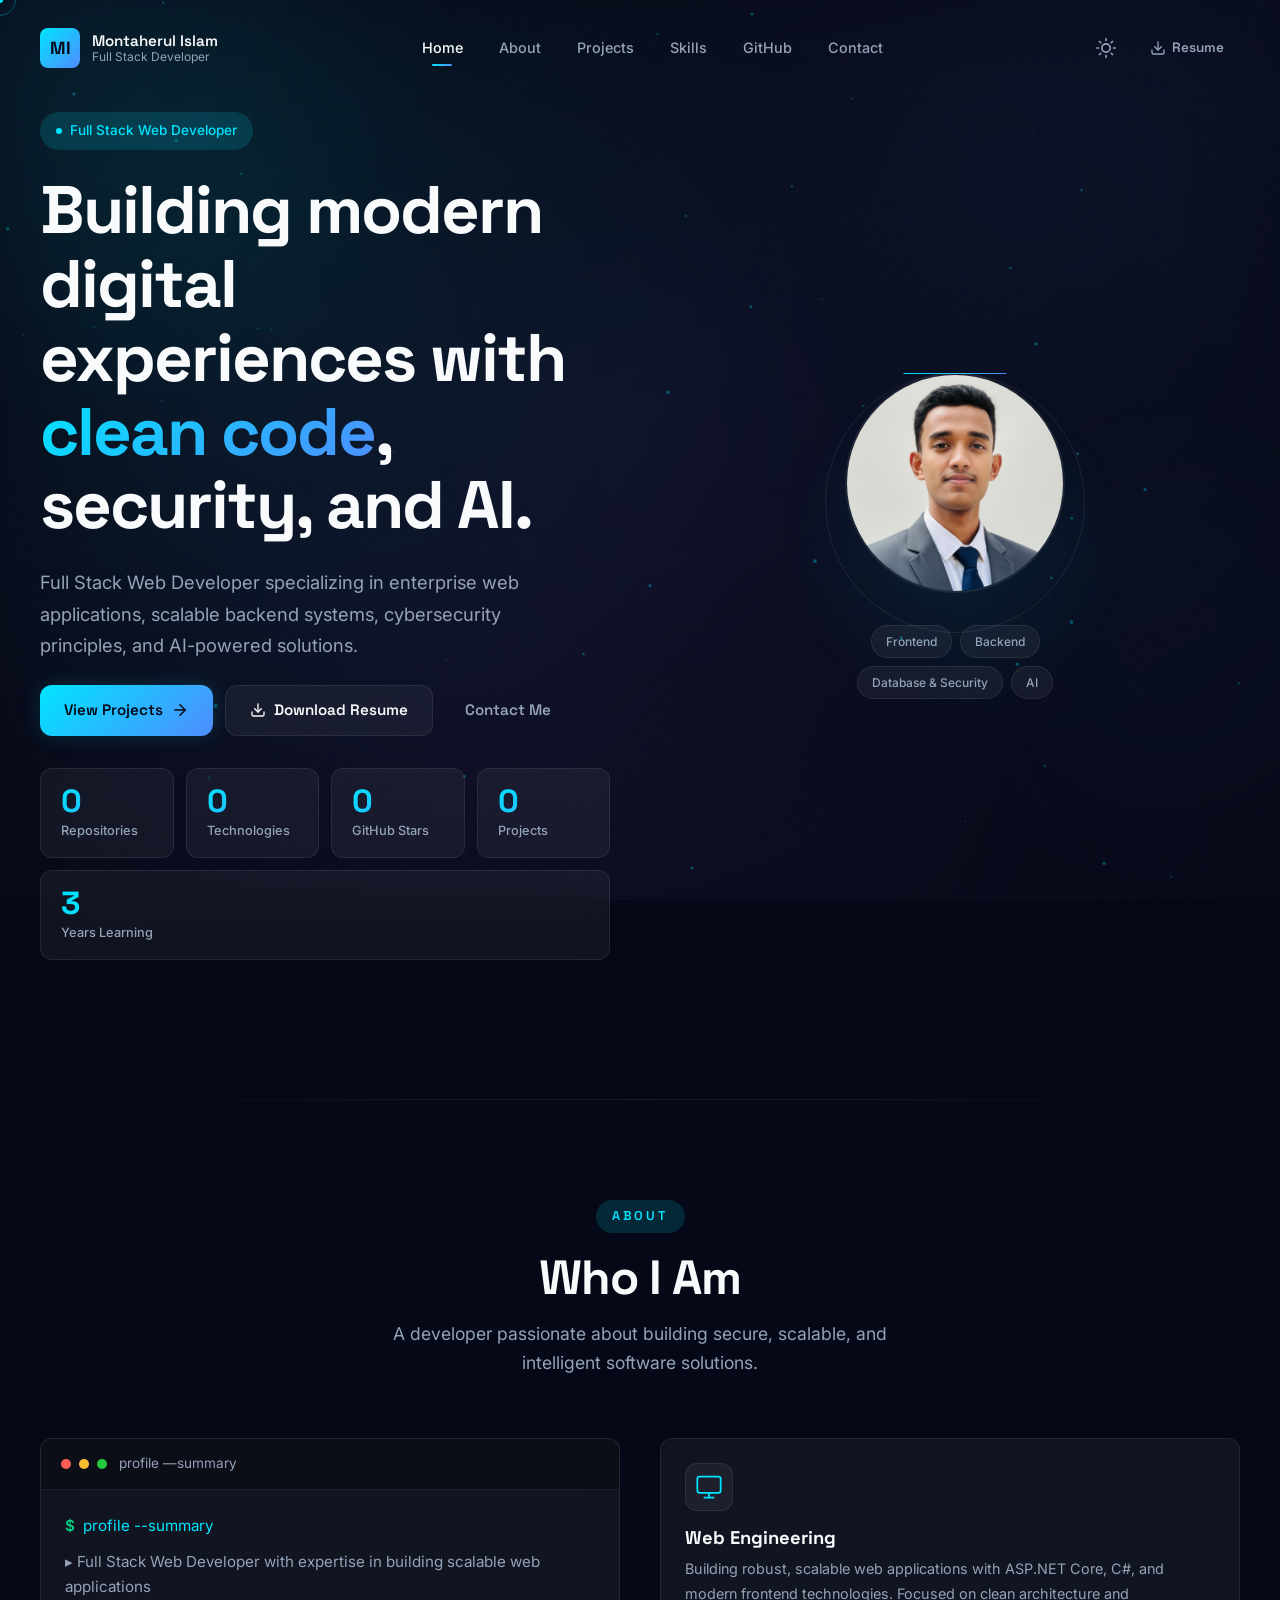
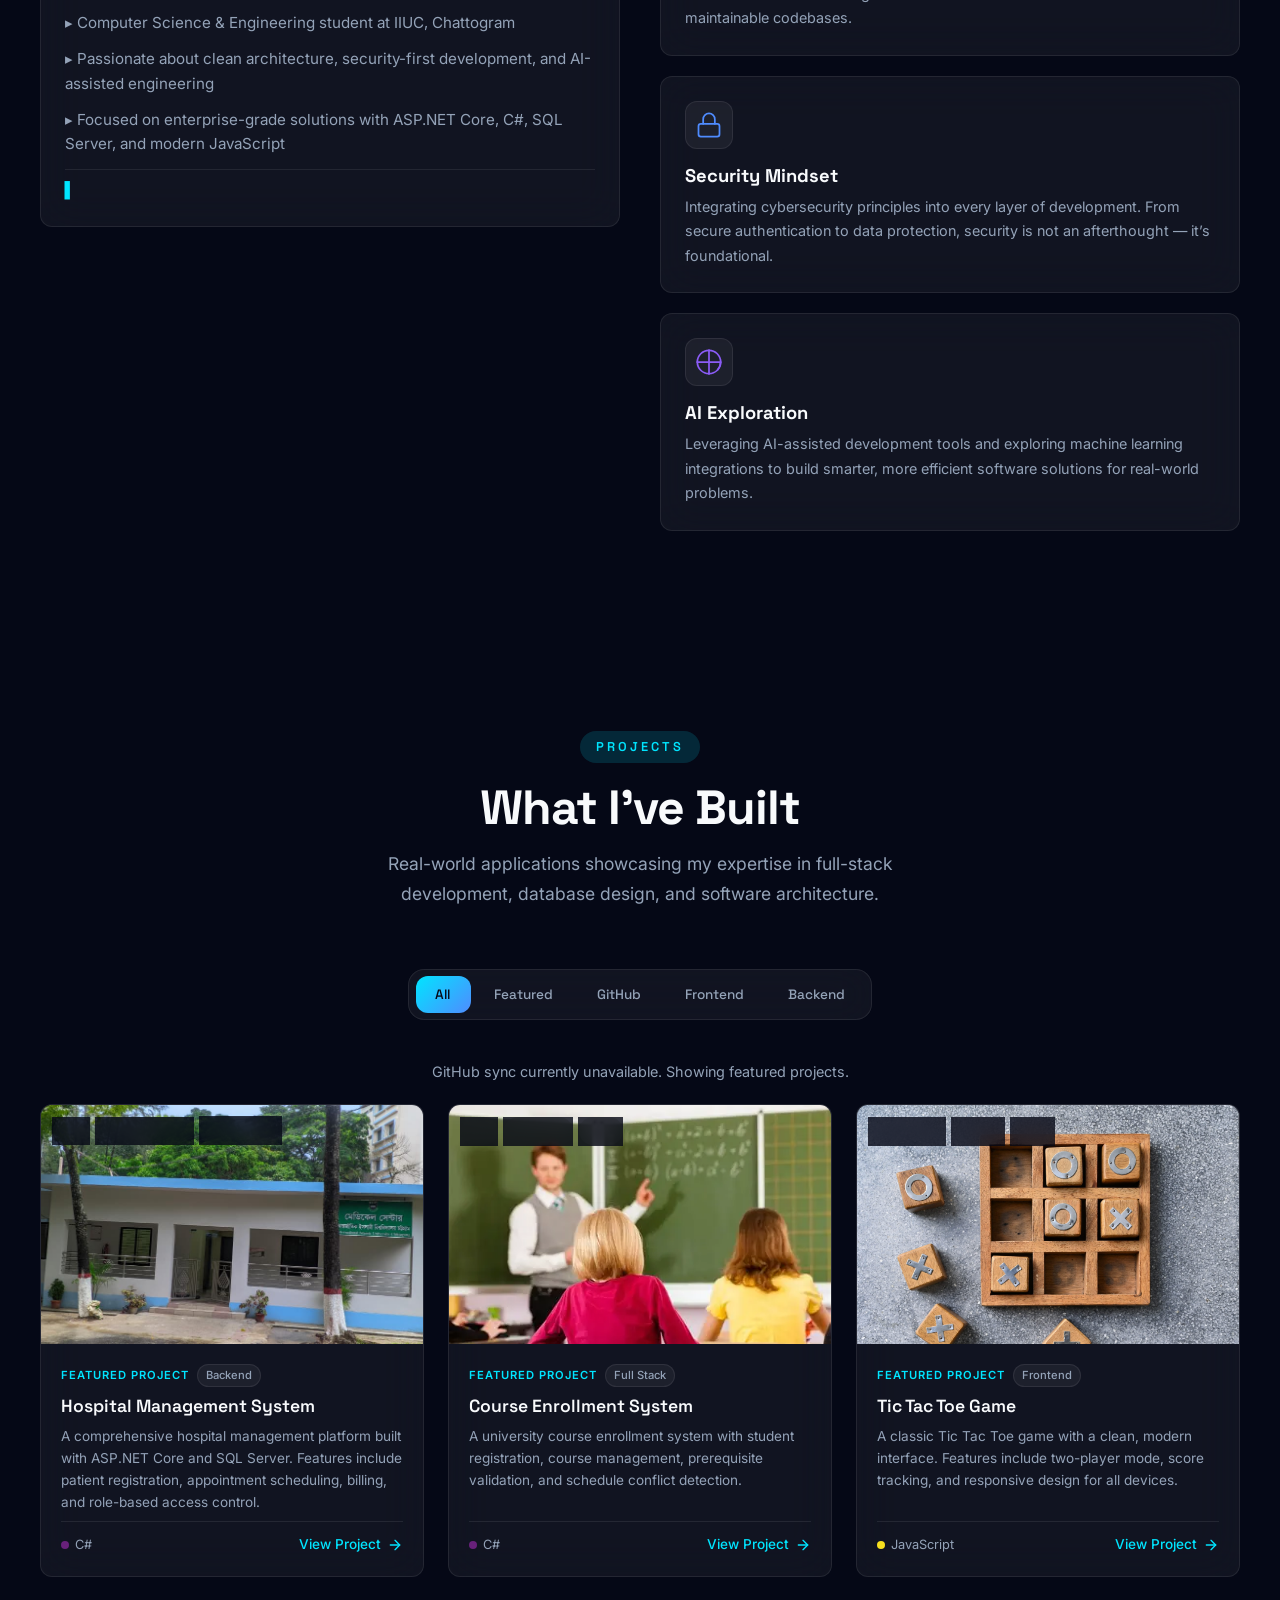
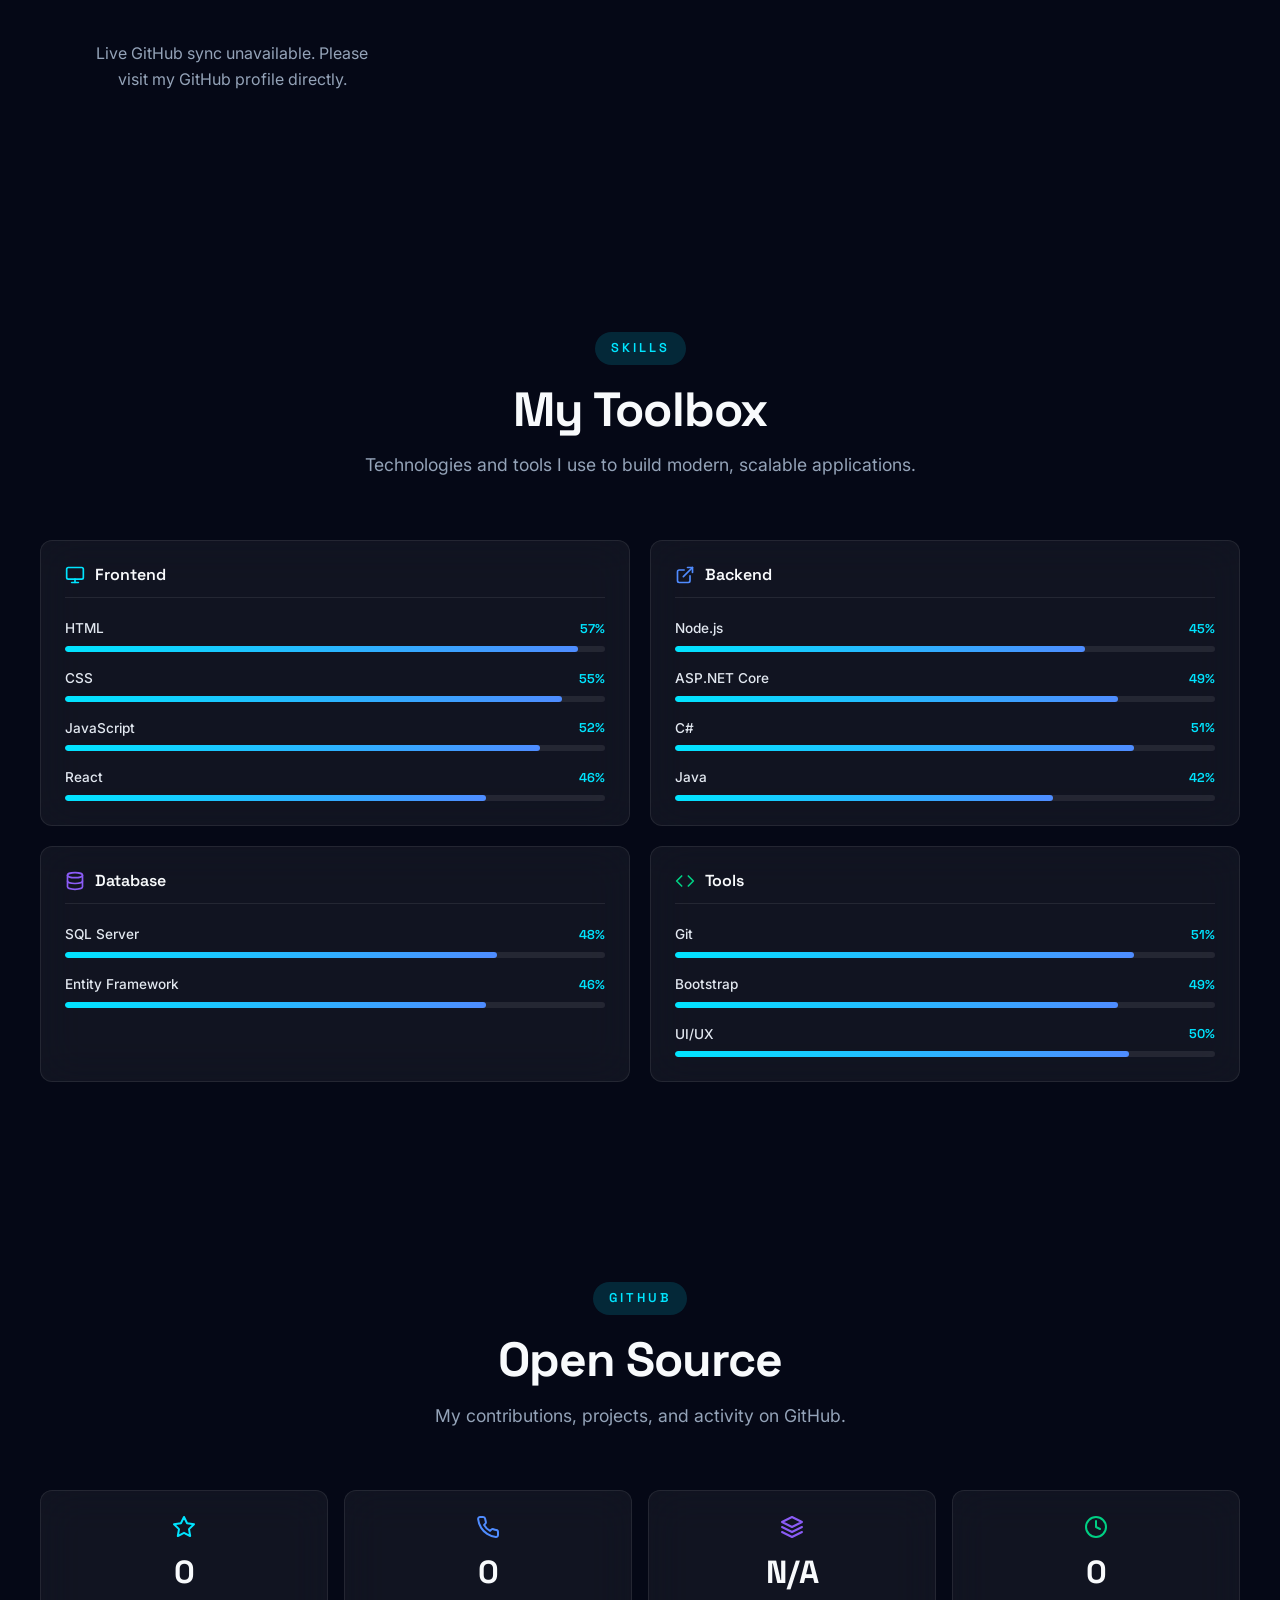
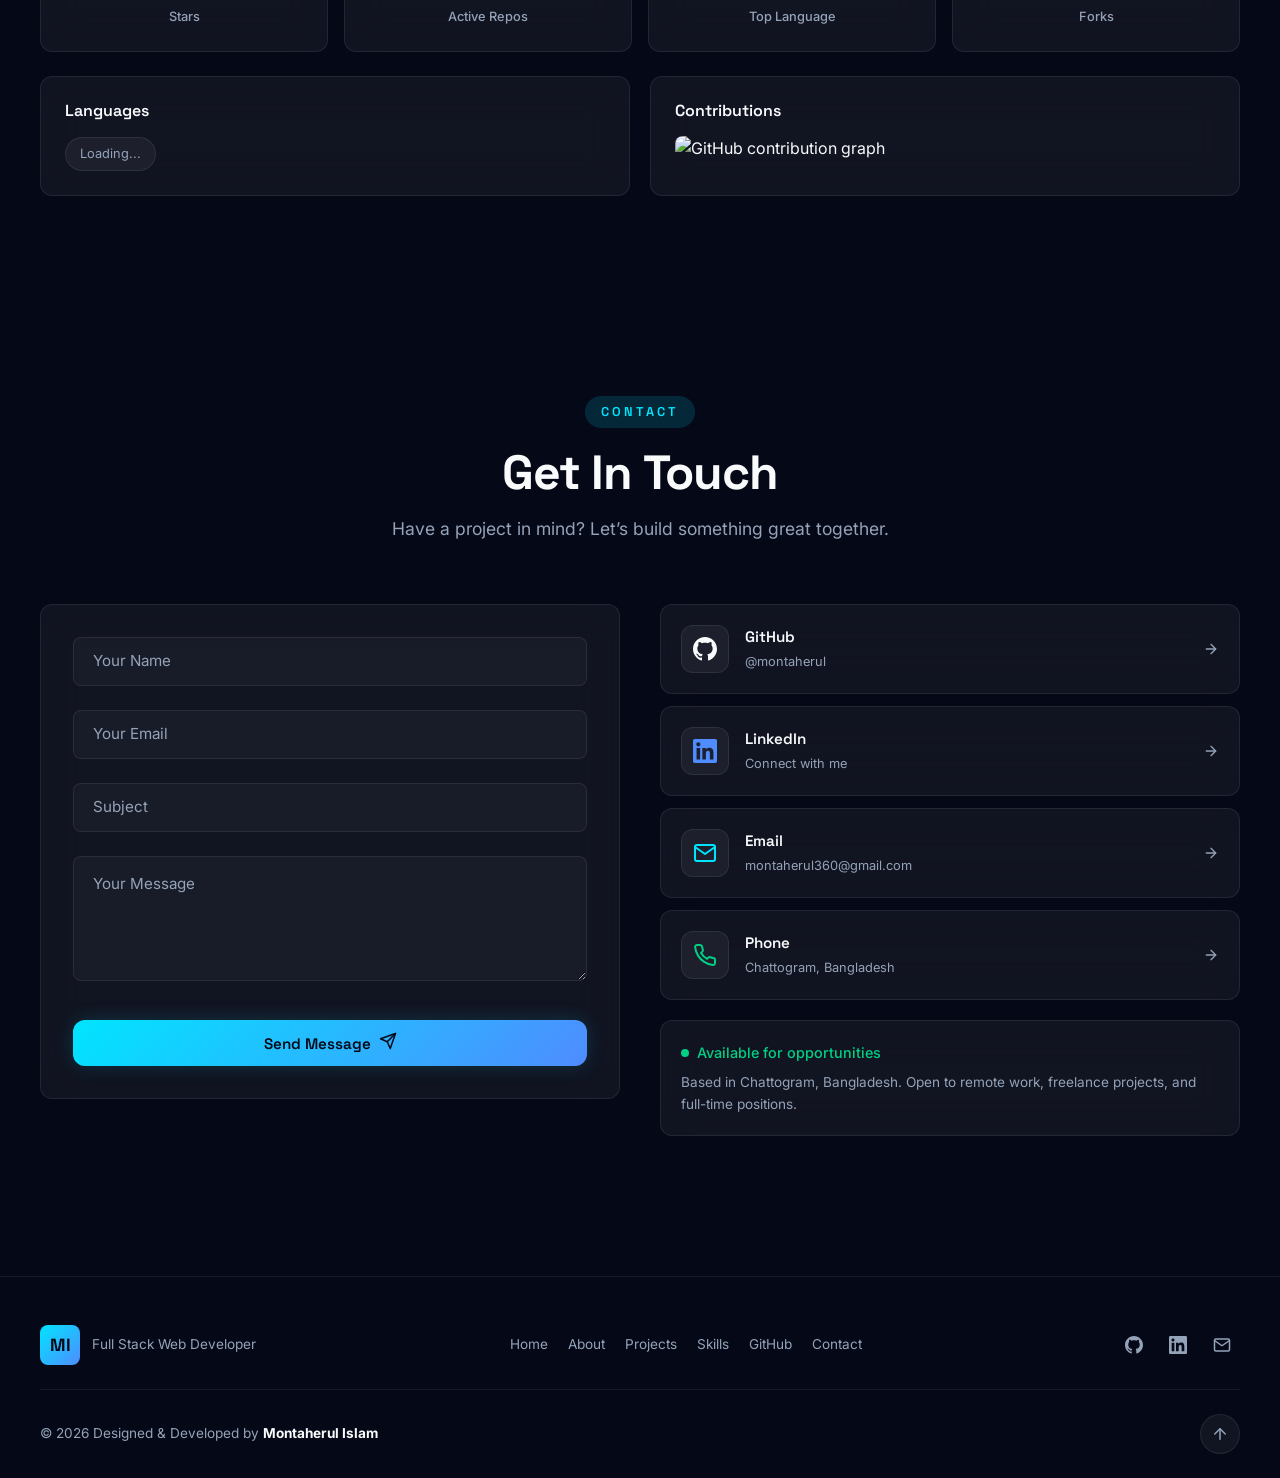
==== commit 8ab55c25: "Fix: hero mobile order, skill initial values, light mode cards, static stat text, filter indicator r" ====
--- a/index.html
+++ b/index.html
@@ -143,7 +143,7 @@
               <span class="stat-label">Projects</span>
             </div>
             <div class="stat-card glass" data-reveal data-reveal-delay="500">
-              <span class="stat-number stat-static" data-count="3">0</span>
+              <span class="stat-number stat-static" data-count="3">3</span>
               <span class="stat-label">Years Learning</span>
             </div>
           </div>
@@ -419,7 +419,7 @@
             <div class="skill-item" data-skill="HTML" data-width="95">
               <div class="skill-info">
                 <span class="skill-name">HTML</span>
-                <span class="skill-value" id="skill-html">0%</span>
+                <span class="skill-value" id="skill-html">95%</span>
               </div>
               <div class="skill-bar">
                 <div class="skill-progress" data-width="95" style="width:0%"></div>
@@ -428,7 +428,7 @@
             <div class="skill-item" data-skill="CSS" data-width="92">
               <div class="skill-info">
                 <span class="skill-name">CSS</span>
-                <span class="skill-value" id="skill-css">0%</span>
+                <span class="skill-value" id="skill-css">92%</span>
               </div>
               <div class="skill-bar">
                 <div class="skill-progress" data-width="92" style="width:0%"></div>
@@ -437,7 +437,7 @@
             <div class="skill-item" data-skill="JavaScript" data-width="88">
               <div class="skill-info">
                 <span class="skill-name">JavaScript</span>
-                <span class="skill-value" id="skill-js">0%</span>
+                <span class="skill-value" id="skill-js">88%</span>
               </div>
               <div class="skill-bar">
                 <div class="skill-progress" data-width="88" style="width:0%"></div>
@@ -446,7 +446,7 @@
             <div class="skill-item" data-skill="React" data-width="78">
               <div class="skill-info">
                 <span class="skill-name">React</span>
-                <span class="skill-value" id="skill-react">0%</span>
+                <span class="skill-value" id="skill-react">78%</span>
               </div>
               <div class="skill-bar">
                 <div class="skill-progress" data-width="78" style="width:0%"></div>
@@ -463,7 +463,7 @@
             <div class="skill-item" data-skill="Node.js" data-width="76">
               <div class="skill-info">
                 <span class="skill-name">Node.js</span>
-                <span class="skill-value" id="skill-node">0%</span>
+                <span class="skill-value" id="skill-node">76%</span>
               </div>
               <div class="skill-bar">
                 <div class="skill-progress" data-width="76" style="width:0%"></div>
@@ -472,7 +472,7 @@
             <div class="skill-item" data-skill="ASP.NET Core" data-width="82">
               <div class="skill-info">
                 <span class="skill-name">ASP.NET Core</span>
-                <span class="skill-value" id="skill-asp">0%</span>
+                <span class="skill-value" id="skill-asp">82%</span>
               </div>
               <div class="skill-bar">
                 <div class="skill-progress" data-width="82" style="width:0%"></div>
@@ -481,7 +481,7 @@
             <div class="skill-item" data-skill="C#" data-width="85">
               <div class="skill-info">
                 <span class="skill-name">C#</span>
-                <span class="skill-value" id="skill-csharp">0%</span>
+                <span class="skill-value" id="skill-csharp">85%</span>
               </div>
               <div class="skill-bar">
                 <div class="skill-progress" data-width="85" style="width:0%"></div>
@@ -490,7 +490,7 @@
             <div class="skill-item" data-skill="Java" data-width="70">
               <div class="skill-info">
                 <span class="skill-name">Java</span>
-                <span class="skill-value" id="skill-java">0%</span>
+                <span class="skill-value" id="skill-java">70%</span>
               </div>
               <div class="skill-bar">
                 <div class="skill-progress" data-width="70" style="width:0%"></div>
@@ -507,7 +507,7 @@
             <div class="skill-item" data-skill="SQL Server" data-width="80">
               <div class="skill-info">
                 <span class="skill-name">SQL Server</span>
-                <span class="skill-value" id="skill-sql">0%</span>
+                <span class="skill-value" id="skill-sql">80%</span>
               </div>
               <div class="skill-bar">
                 <div class="skill-progress" data-width="80" style="width:0%"></div>
@@ -516,7 +516,7 @@
             <div class="skill-item" data-skill="Entity Framework" data-width="78">
               <div class="skill-info">
                 <span class="skill-name">Entity Framework</span>
-                <span class="skill-value" id="skill-ef">0%</span>
+                <span class="skill-value" id="skill-ef">78%</span>
               </div>
               <div class="skill-bar">
                 <div class="skill-progress" data-width="78" style="width:0%"></div>
@@ -533,7 +533,7 @@
             <div class="skill-item" data-skill="Git" data-width="85">
               <div class="skill-info">
                 <span class="skill-name">Git</span>
-                <span class="skill-value" id="skill-git">0%</span>
+                <span class="skill-value" id="skill-git">85%</span>
               </div>
               <div class="skill-bar">
                 <div class="skill-progress" data-width="85" style="width:0%"></div>
@@ -542,7 +542,7 @@
             <div class="skill-item" data-skill="Bootstrap" data-width="82">
               <div class="skill-info">
                 <span class="skill-name">Bootstrap</span>
-                <span class="skill-value" id="skill-bootstrap">0%</span>
+                <span class="skill-value" id="skill-bootstrap">82%</span>
               </div>
               <div class="skill-bar">
                 <div class="skill-progress" data-width="82" style="width:0%"></div>
@@ -551,7 +551,7 @@
             <div class="skill-item" data-skill="UI/UX" data-width="84">
               <div class="skill-info">
                 <span class="skill-name">UI/UX</span>
-                <span class="skill-value" id="skill-uiux">0%</span>
+                <span class="skill-value" id="skill-uiux">84%</span>
               </div>
               <div class="skill-bar">
                 <div class="skill-progress" data-width="84" style="width:0%"></div>
--- a/styles.css
+++ b/styles.css
@@ -2083,7 +2083,7 @@
 
   .hero-content {
     align-items: center;
-    order: 2;
+    order: 1;
   }
 
   .hero-subtitle {
@@ -2099,7 +2099,7 @@
   }
 
   .hero-visual {
-    order: 1;
+    order: 2;
   }
 
   .about-grid {
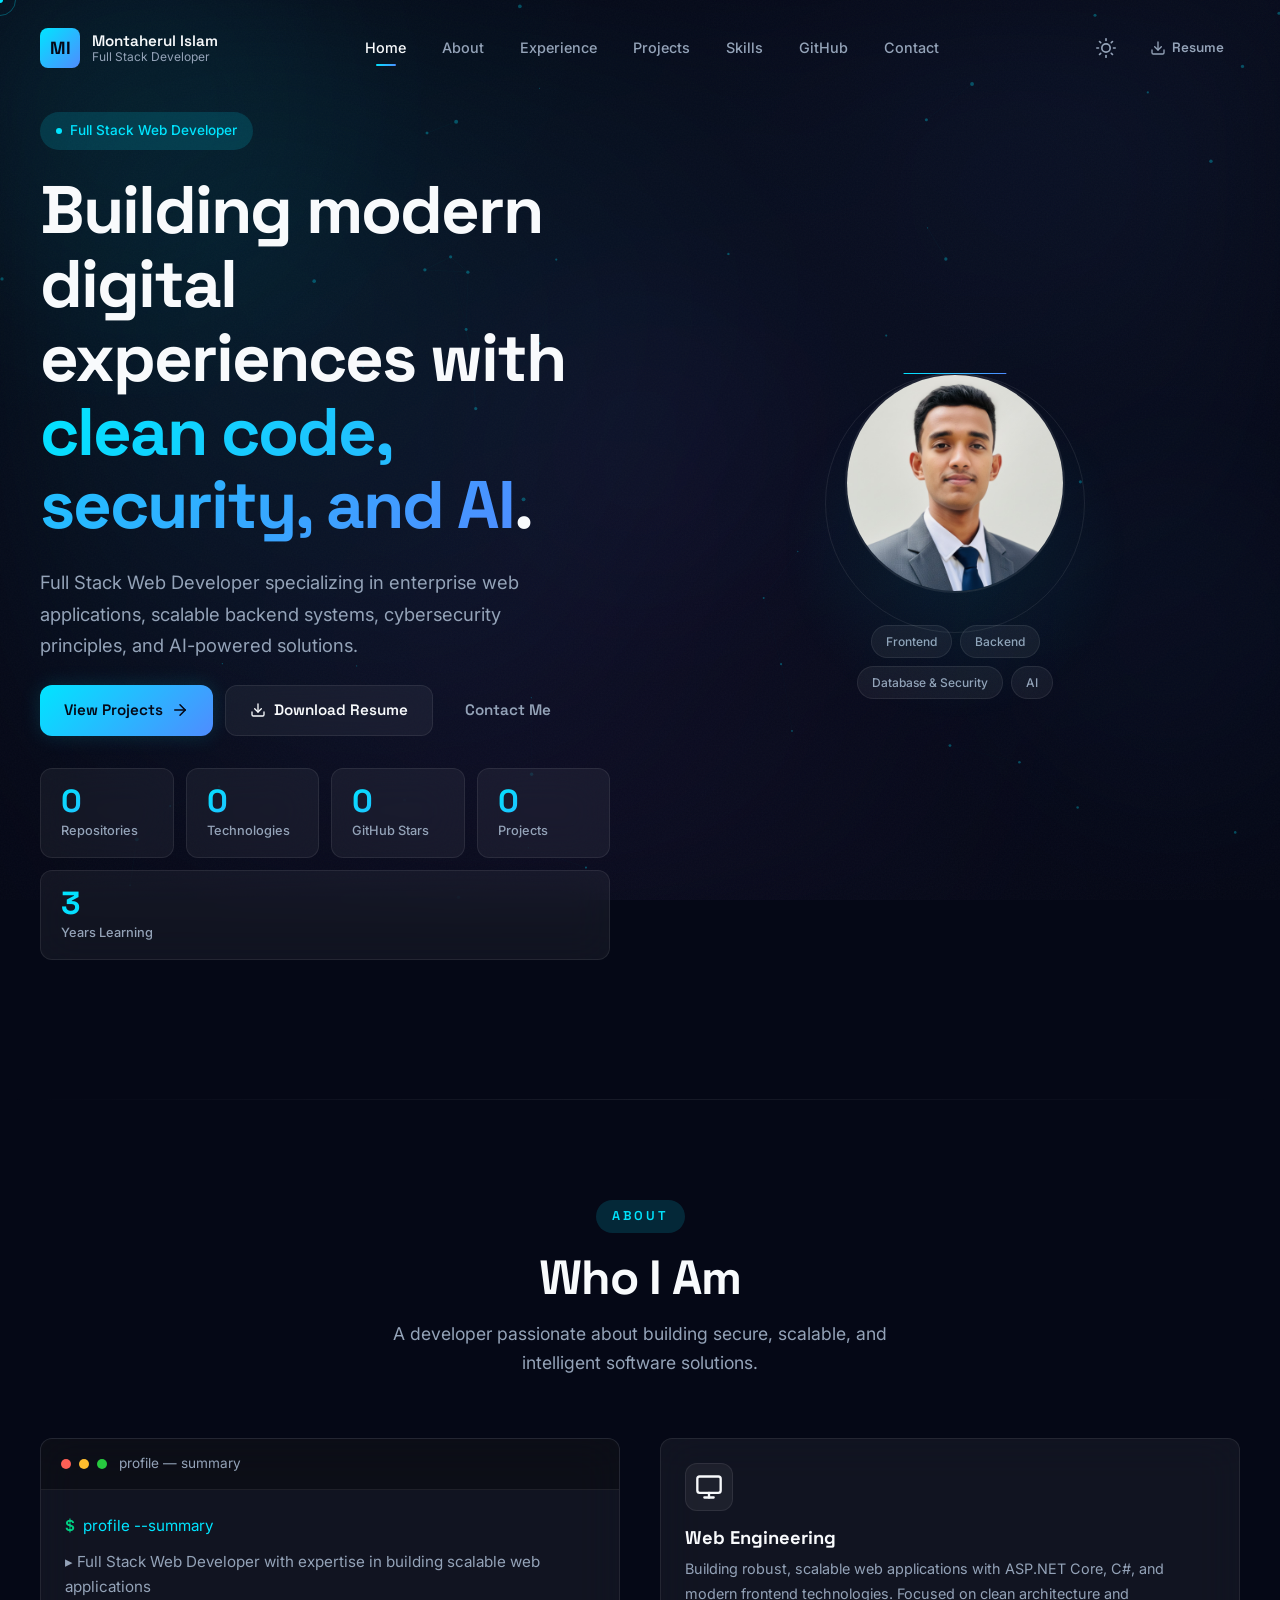
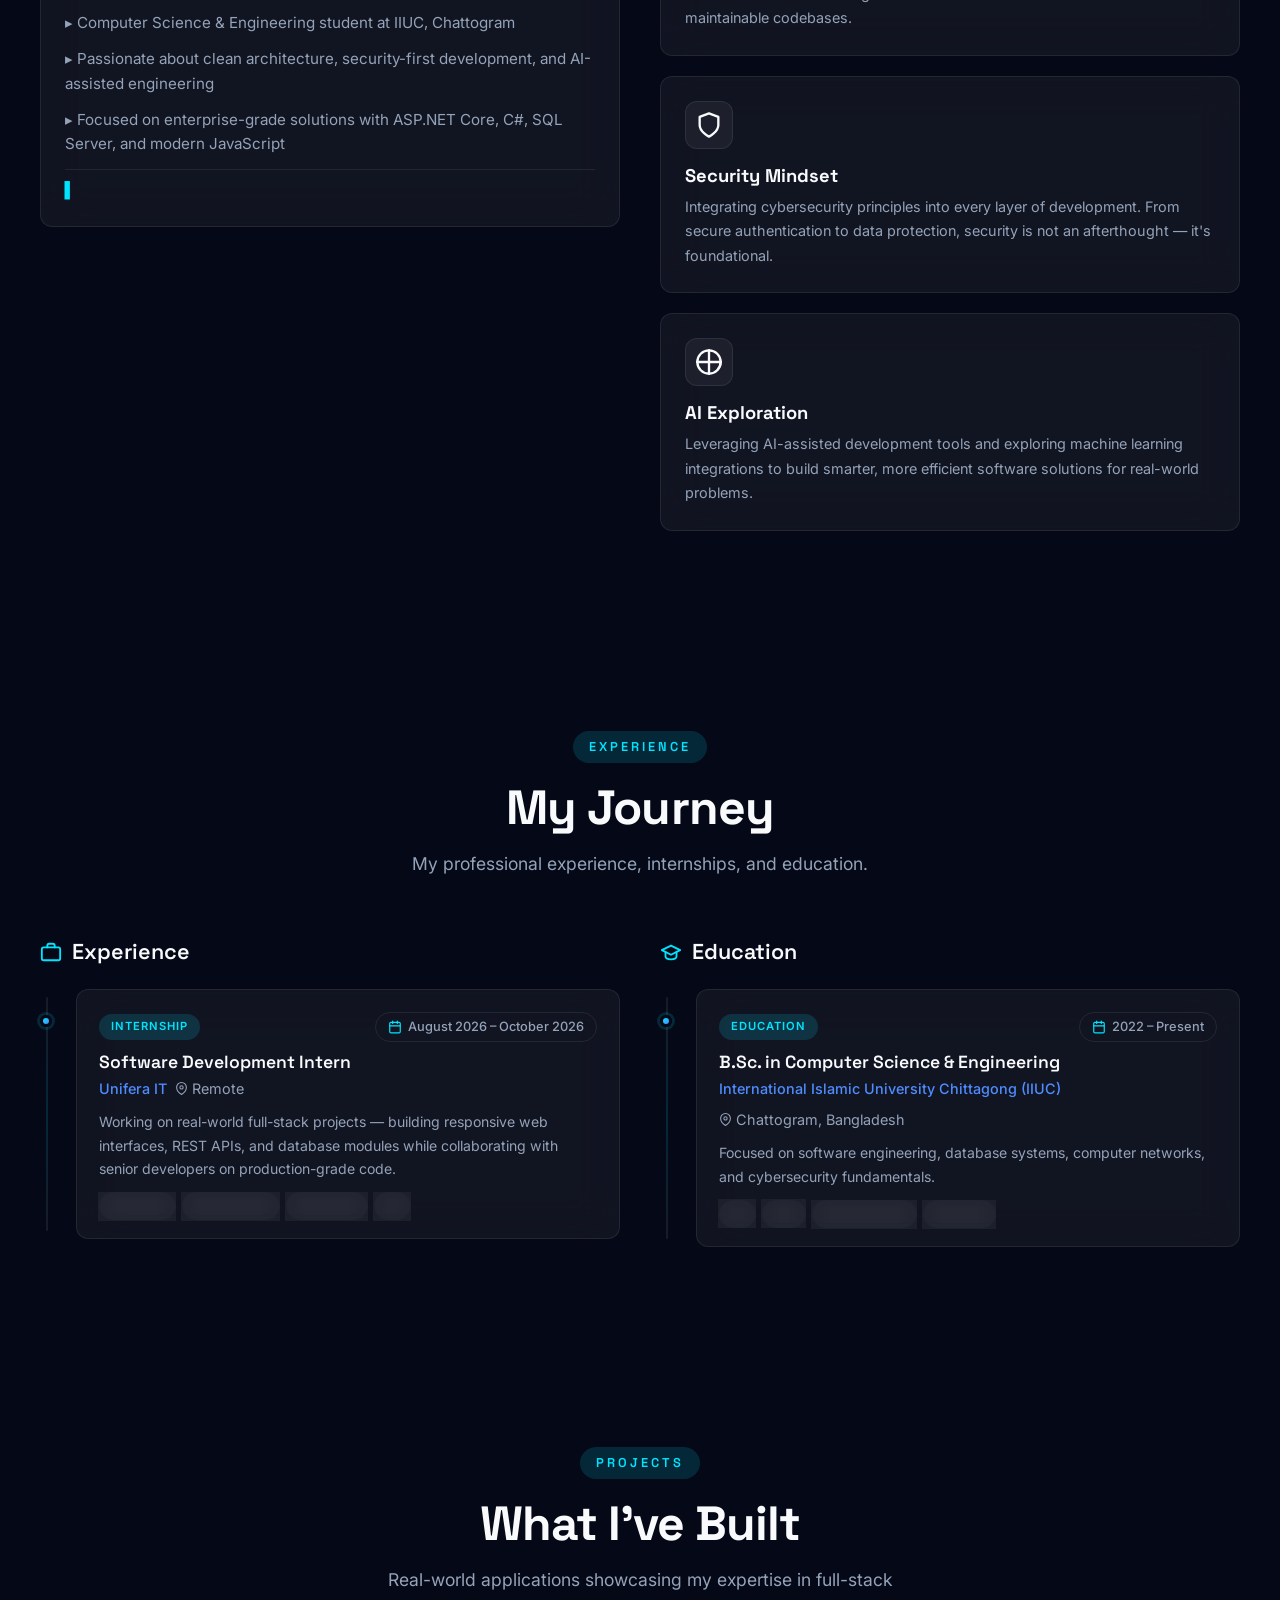
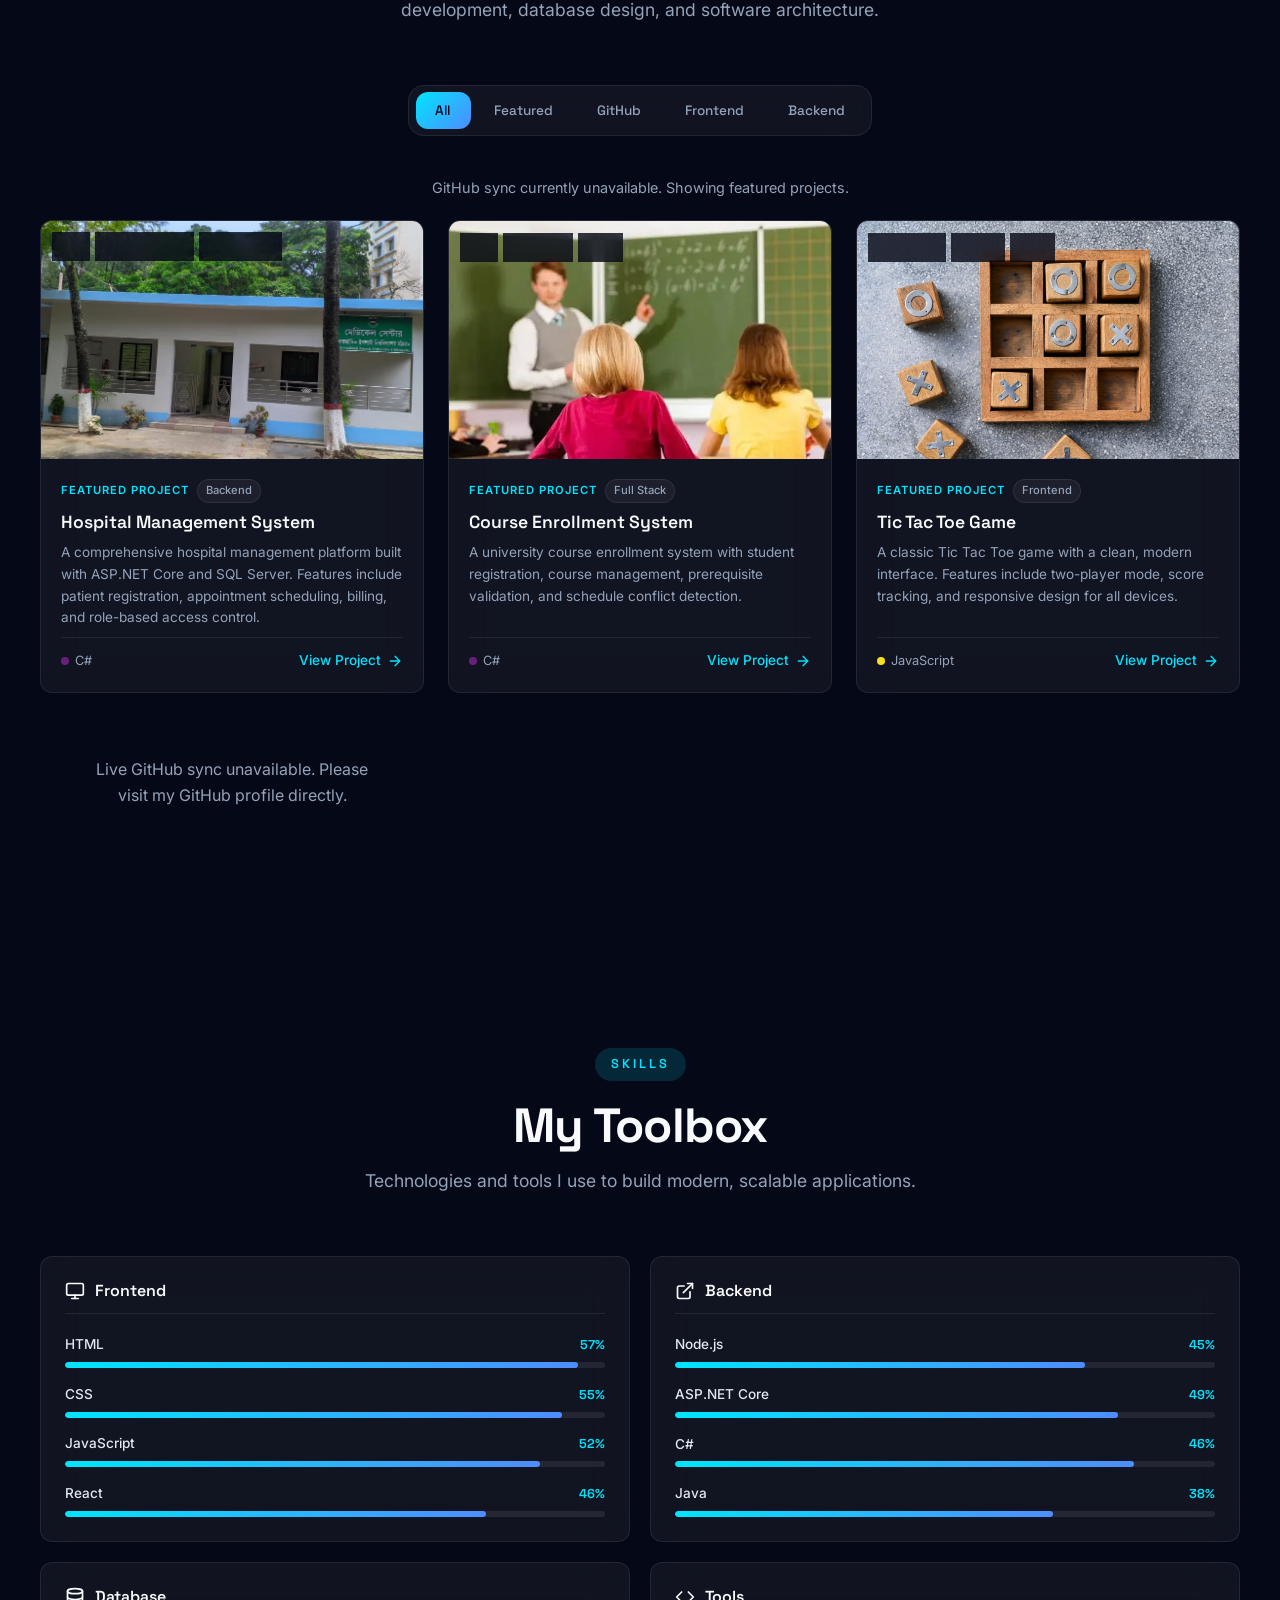
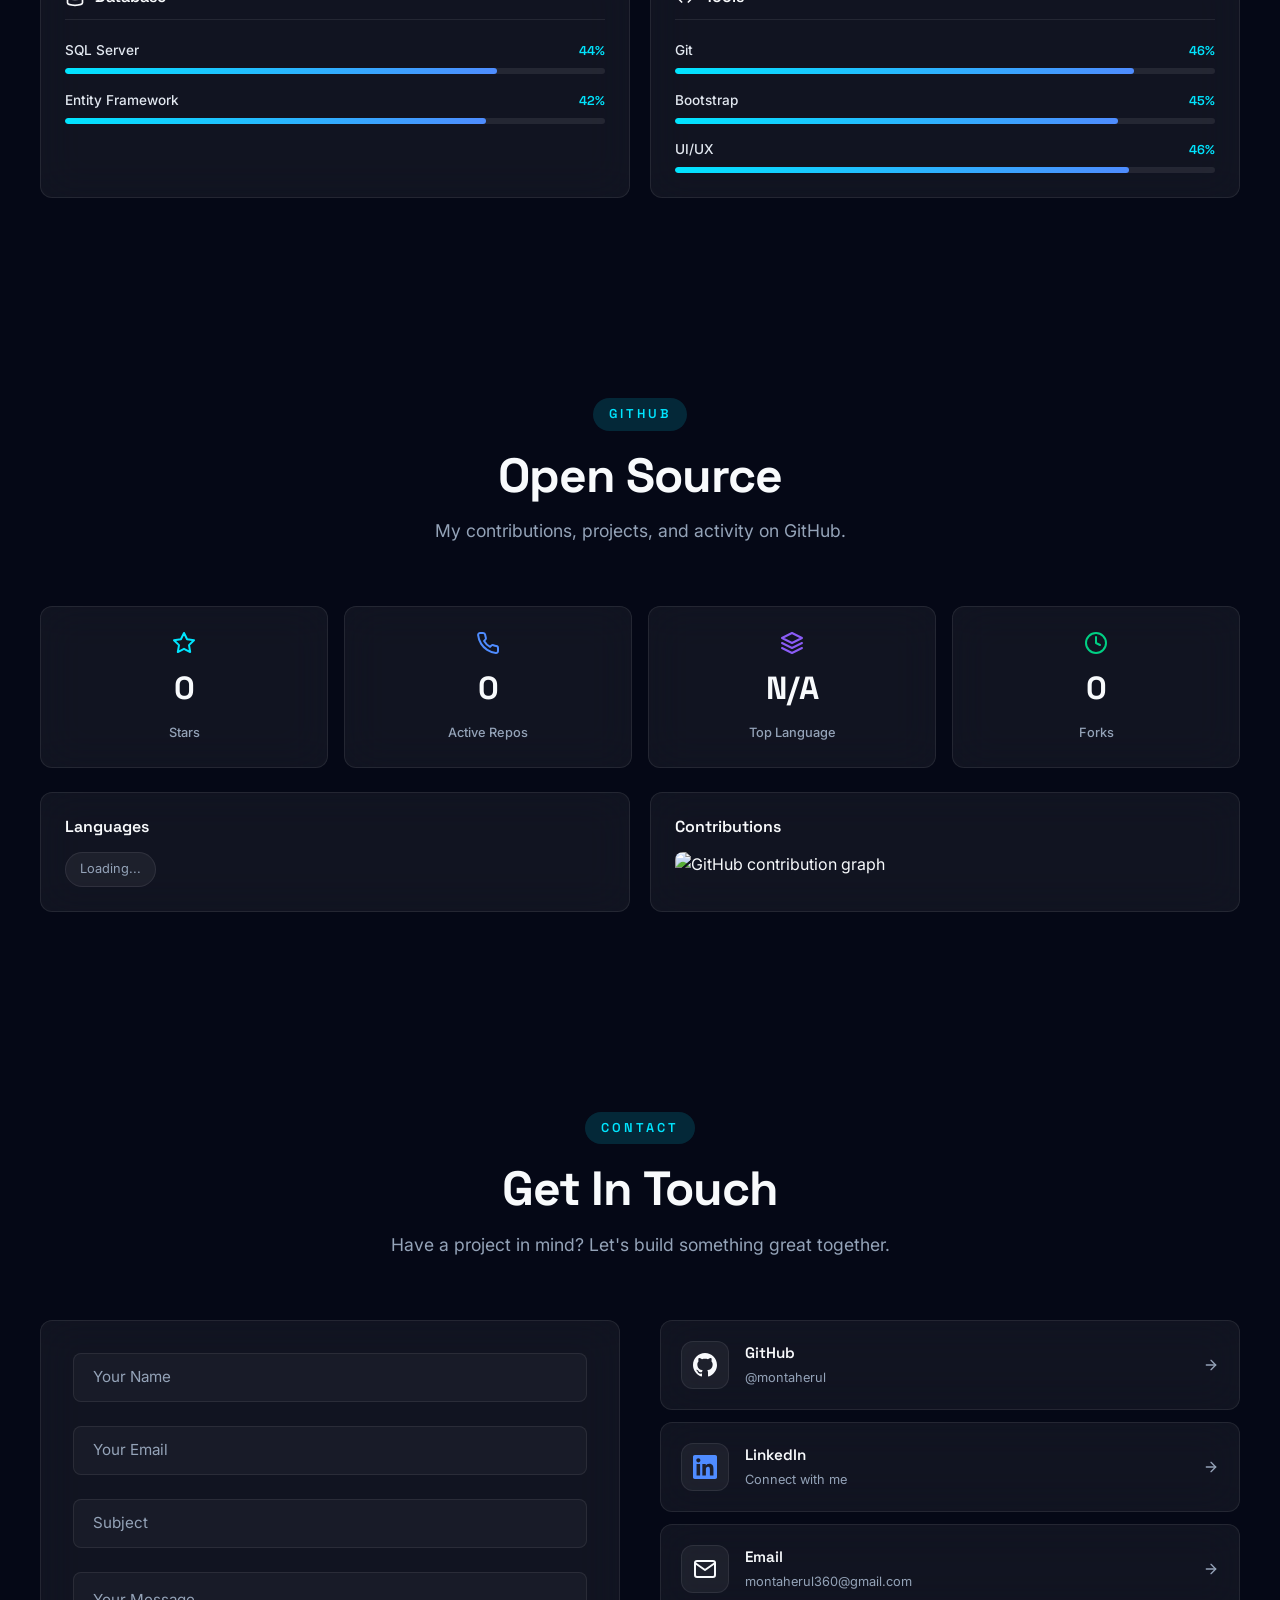
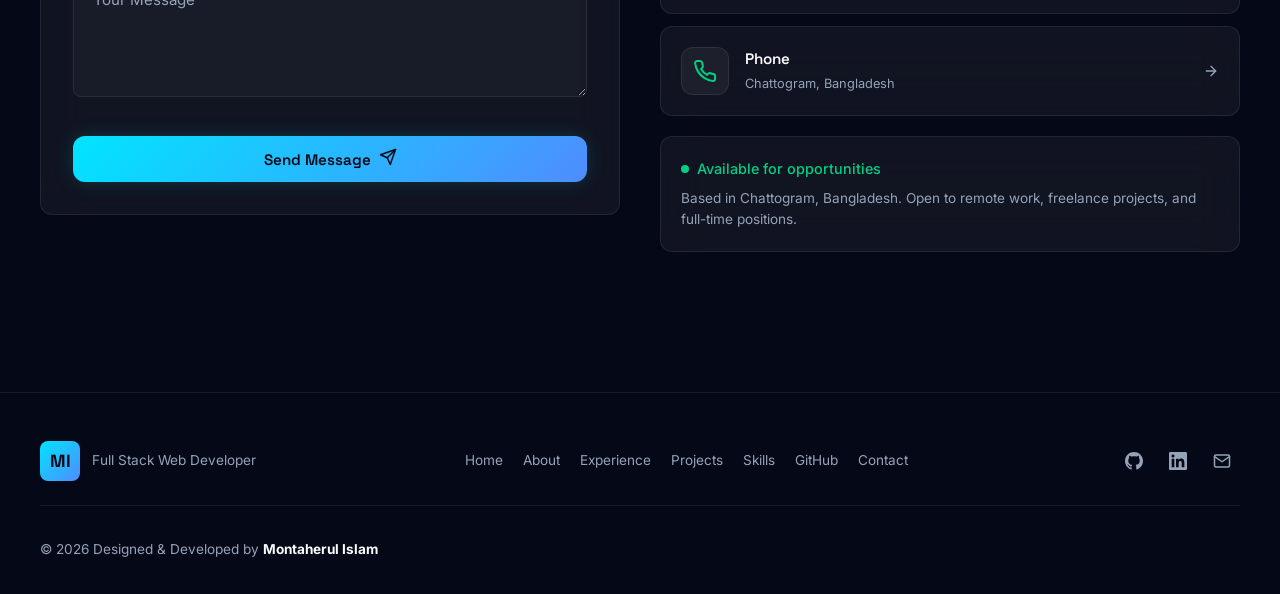
==== commit f262321d: "Rebuild portfolio as fully dynamic, data-driven site; add Experience timeline with Unifera IT intern" ====
--- a/index.html
+++ b/index.html
@@ -5,7 +5,7 @@
   <meta name="viewport" content="width=device-width, initial-scale=1.0">
   <title>Montaherul Islam — Full Stack Web Developer</title>
   <meta name="description" content="Full Stack Web Developer specializing in enterprise web applications, scalable backend systems, cybersecurity principles, and AI-powered solutions. Based in Chattogram, Bangladesh.">
-  <meta name="keywords" content="Full Stack Developer, Web Developer, ASP.NET Core, C#, SQL Server, JavaScript, React, Node.js, Portfolio, Montaherul Islam">
+  <meta name="keywords" content="Full Stack Developer, Web Developer, ASP.NET Core, C#, SQL Server, JavaScript, React, Node.js, Portfolio, Montaherul Islam, Unifera IT Internship">
   <meta name="author" content="Montaherul Islam">
   <meta property="og:title" content="Montaherul Islam — Full Stack Web Developer">
   <meta property="og:description" content="Full Stack Web Developer specializing in enterprise web applications, scalable backend systems, cybersecurity principles, and AI-powered solutions.">
@@ -71,6 +71,7 @@
       <div class="nav-links" id="nav-links" role="menubar">
         <a href="#home" class="nav-link active" role="menuitem" data-nav>Home</a>
         <a href="#about" class="nav-link" role="menuitem" data-nav>About</a>
+        <a href="#experience" class="nav-link" role="menuitem" data-nav>Experience</a>
         <a href="#projects" class="nav-link" role="menuitem" data-nav>Projects</a>
         <a href="#skills" class="nav-link" role="menuitem" data-nav>Skills</a>
         <a href="#github" class="nav-link" role="menuitem" data-nav>GitHub</a>
@@ -81,7 +82,7 @@
           <svg class="icon-sun" width="20" height="20" viewBox="0 0 24 24" fill="none" stroke="currentColor" stroke-width="2" stroke-linecap="round" stroke-linejoin="round"><circle cx="12" cy="12" r="5"/><line x1="12" y1="1" x2="12" y2="3"/><line x1="12" y1="21" x2="12" y2="23"/><line x1="4.22" y1="4.22" x2="5.64" y2="5.64"/><line x1="18.36" y1="18.36" x2="19.78" y2="19.78"/><line x1="1" y1="12" x2="3" y2="12"/><line x1="21" y1="12" x2="23" y2="12"/><line x1="4.22" y1="19.78" x2="5.64" y2="18.36"/><line x1="18.36" y1="5.64" x2="19.78" y2="4.22"/></svg>
           <svg class="icon-moon" width="20" height="20" viewBox="0 0 24 24" fill="none" stroke="currentColor" stroke-width="2" stroke-linecap="round" stroke-linejoin="round"><path d="M21 12.79A9 9 0 1 1 11.21 3 7 7 0 0 0 21 12.79z"/></svg>
         </button>
-        <a href="/Montaherul Islam.pdf" class="btn btn-ghost btn-sm resume-btn" download aria-label="Download Resume">
+        <a href="/Montaherul Islam.pdf" class="btn btn-ghost btn-sm resume-btn" data-resume download aria-label="Download Resume">
           <svg width="16" height="16" viewBox="0 0 24 24" fill="none" stroke="currentColor" stroke-width="2" stroke-linecap="round" stroke-linejoin="round"><path d="M21 15v4a2 2 0 0 1-2 2H5a2 2 0 0 1-2-2v-4"/><polyline points="7 10 12 15 17 10"/><line x1="12" y1="15" x2="12" y2="3"/></svg>
           <span>Resume</span>
         </a>
@@ -101,23 +102,16 @@
         <div class="hero-content" data-reveal="left">
           <div class="hero-badge">
             <span class="badge-dot"></span>
-            <span>Full Stack Web Developer</span>
-          </div>
-          <h1 class="hero-headline">
-            Building modern digital experiences with
-            <span class="gradient-text">clean code</span>,
-            security, and AI.
-          </h1>
-          <p class="hero-subtitle">
-            Full Stack Web Developer specializing in enterprise web applications,
-            scalable backend systems, cybersecurity principles, and AI-powered solutions.
-          </p>
+            <span class="hero-badge-text">Full Stack Web Developer</span>
+          </div>
+          <h1 class="hero-headline">Loading...</h1>
+          <p class="hero-subtitle">Loading...</p>
           <div class="hero-cta">
             <a href="#projects" class="btn btn-primary magnetic" data-magnetic>
               <span>View Projects</span>
               <svg width="18" height="18" viewBox="0 0 24 24" fill="none" stroke="currentColor" stroke-width="2" stroke-linecap="round" stroke-linejoin="round"><line x1="5" y1="12" x2="19" y2="12"/><polyline points="12 5 19 12 12 19"/></svg>
             </a>
-            <a href="/Montaherul Islam.pdf" class="btn btn-secondary magnetic" data-magnetic download>
+            <a href="/Montaherul Islam.pdf" class="btn btn-secondary magnetic" data-resume data-magnetic download>
               <svg width="16" height="16" viewBox="0 0 24 24" fill="none" stroke="currentColor" stroke-width="2" stroke-linecap="round" stroke-linejoin="round"><path d="M21 15v4a2 2 0 0 1-2 2H5a2 2 0 0 1-2-2v-4"/><polyline points="7 10 12 15 17 10"/><line x1="12" y1="15" x2="12" y2="3"/></svg>
               <span>Download Resume</span>
             </a>
@@ -143,7 +137,7 @@
               <span class="stat-label">Projects</span>
             </div>
             <div class="stat-card glass" data-reveal data-reveal-delay="500">
-              <span class="stat-number stat-static" data-count="3">3</span>
+              <span class="stat-number stat-static" data-count="3">0</span>
               <span class="stat-label">Years Learning</span>
             </div>
           </div>
@@ -159,7 +153,7 @@
             <div class="tech-tags">
               <span class="tech-tag">Frontend</span>
               <span class="tech-tag">Backend</span>
-              <span class="tech-tag">Database & Security</span>
+              <span class="tech-tag">Database &amp; Security</span>
               <span class="tech-tag">AI</span>
             </div>
           </div>
@@ -172,7 +166,7 @@
   <!-- ABOUT SECTION -->
   <section id="about" class="section" aria-label="About Me">
     <div class="container">
-      <div class="section-header" data-reveal>
+      <div class="section-header" data-section-header="about" data-reveal>
         <span class="section-eyebrow">About</span>
         <h2 class="section-title">Who I Am</h2>
         <p class="section-desc">A developer passionate about building secure, scalable, and intelligent software solutions.</p>
@@ -185,7 +179,7 @@
               <span class="terminal-dot dot-yellow"></span>
               <span class="terminal-dot dot-green"></span>
             </div>
-            <span class="terminal-title">profile —summary</span>
+            <span class="terminal-title">profile — summary</span>
           </div>
           <div class="terminal-body">
             <div class="terminal-line">
@@ -196,7 +190,7 @@
               <span class="output">▸ Full Stack Web Developer with expertise in building scalable web applications</span>
             </div>
             <div class="terminal-line">
-              <span class="output">▸ Computer Science & Engineering student at IIUC, Chattogram</span>
+              <span class="output">▸ Computer Science &amp; Engineering student at IIUC, Chattogram</span>
             </div>
             <div class="terminal-line">
               <span class="output">▸ Passionate about clean architecture, security-first development, and AI-assisted engineering</span>
@@ -209,28 +203,33 @@
             </div>
           </div>
         </div>
-        <div class="about-cards" data-reveal="right">
-          <div class="about-card glass tilt-target" data-tilt-strength="10">
-            <div class="card-icon-wrapper">
-              <svg width="28" height="28" viewBox="0 0 24 24" fill="none" stroke="var(--primary)" stroke-width="1.5" stroke-linecap="round" stroke-linejoin="round"><rect x="2" y="3" width="20" height="14" rx="2" ry="2"/><line x1="8" y1="21" x2="16" y2="21"/><line x1="12" y1="17" x2="12" y2="21"/></svg>
-            </div>
-            <h3>Web Engineering</h3>
-            <p>Building robust, scalable web applications with ASP.NET Core, C#, and modern frontend technologies. Focused on clean architecture and maintainable codebases.</p>
-          </div>
-          <div class="about-card glass tilt-target" data-tilt-strength="10">
-            <div class="card-icon-wrapper">
-              <svg width="28" height="28" viewBox="0 0 24 24" fill="none" stroke="var(--secondary)" stroke-width="1.5" stroke-linecap="round" stroke-linejoin="round"><rect x="3" y="11" width="18" height="11" rx="2" ry="2"/><path d="M7 11V7a5 5 0 0 1 10 0v4"/></svg>
-            </div>
-            <h3>Security Mindset</h3>
-            <p>Integrating cybersecurity principles into every layer of development. From secure authentication to data protection, security is not an afterthought — it&rsquo;s foundational.</p>
-          </div>
-          <div class="about-card glass tilt-target" data-tilt-strength="10">
-            <div class="card-icon-wrapper">
-              <svg width="28" height="28" viewBox="0 0 24 24" fill="none" stroke="var(--highlight)" stroke-width="1.5" stroke-linecap="round" stroke-linejoin="round"><path d="M12 2a10 10 0 0 1 10 10c0 2.5-1 4.8-2.5 6.5"/><path d="M2 12a10 10 0 0 1 10-10"/><path d="M12 22a10 10 0 0 0 10-10"/><path d="M2 12a10 10 0 0 0 10 10"/><path d="M12 2v20"/><path d="M2 12h20"/></svg>
-            </div>
-            <h3>AI Exploration</h3>
-            <p>Leveraging AI-assisted development tools and exploring machine learning integrations to build smarter, more efficient software solutions for real-world problems.</p>
-          </div>
+        <div class="about-cards" data-reveal="right"></div>
+      </div>
+    </div>
+  </section>
+
+  <!-- EXPERIENCE SECTION -->
+  <section id="experience" class="section" aria-label="Experience">
+    <div class="container">
+      <div class="section-header" data-section-header="experience" data-reveal>
+        <span class="section-eyebrow">Experience</span>
+        <h2 class="section-title">My Journey</h2>
+        <p class="section-desc">My professional experience, internships, and education.</p>
+      </div>
+      <div class="experience-grid">
+        <div class="experience-column" data-reveal="left">
+          <h3 class="experience-column-title">
+            <svg width="22" height="22" viewBox="0 0 24 24" fill="none" stroke="currentColor" stroke-width="2" stroke-linecap="round" stroke-linejoin="round"><rect x="2" y="7" width="20" height="14" rx="2" ry="2"/><path d="M16 7V5a2 2 0 0 0-2-2h-4a2 2 0 0 0-2 2v2"/></svg>
+            Experience
+          </h3>
+          <div class="timeline" id="timeline-experience"></div>
+        </div>
+        <div class="experience-column" data-reveal="right">
+          <h3 class="experience-column-title">
+            <svg width="22" height="22" viewBox="0 0 24 24" fill="none" stroke="currentColor" stroke-width="2" stroke-linecap="round" stroke-linejoin="round"><path d="M22 10L12 5 2 10l10 5 10-5z"/><path d="M6 12v5c0 1.7 2.7 3 6 3s6-1.3 6-3v-5"/></svg>
+            Education
+          </h3>
+          <div class="timeline" id="timeline-education"></div>
         </div>
       </div>
     </div>
@@ -239,7 +238,7 @@
   <!-- PROJECTS SECTION -->
   <section id="projects" class="section" aria-label="Projects">
     <div class="container">
-      <div class="section-header" data-reveal>
+      <div class="section-header" data-section-header="projects" data-reveal>
         <span class="section-eyebrow">Projects</span>
         <h2 class="section-title">What I&rsquo;ve Built</h2>
         <p class="section-desc">Real-world applications showcasing my expertise in full-stack development, database design, and software architecture.</p>
@@ -253,320 +252,26 @@
         <div class="filter-indicator" aria-hidden="true"></div>
       </div>
       <div class="projects-status" id="projects-status" role="status"></div>
-      <div class="project-grid" id="project-grid" role="tabpanel">
-        <!-- Hospital Management System -->
-        <article class="project-card glass tilt-target" data-tags="featured backend database sql" data-tilt-strength="8" data-reveal>
-          <div class="project-image">
-            <img src="hospital.jpeg" alt="Hospital Management System" loading="lazy">
-            <div class="project-overlay">
-              <div class="project-links">
-                <a href="#" class="project-link-btn" aria-label="View Live Demo">
-                  <svg width="18" height="18" viewBox="0 0 24 24" fill="none" stroke="currentColor" stroke-width="2" stroke-linecap="round" stroke-linejoin="round"><path d="M18 13v6a2 2 0 0 1-2 2H5a2 2 0 0 1-2-2V8a2 2 0 0 1 2-2h6"/><polyline points="15 3 21 3 21 9"/><line x1="10" y1="14" x2="21" y2="3"/></svg>
-                </a>
-                <a href="#" class="project-link-btn" aria-label="View GitHub Repository">
-                  <svg width="18" height="18" viewBox="0 0 24 24" fill="currentColor"><path d="M12 0c-6.626 0-12 5.373-12 12 0 5.302 3.438 9.8 8.207 11.387.599.111.793-.261.793-.577v-2.234c-3.338.726-4.033-1.416-4.033-1.416-.546-1.387-1.333-1.756-1.333-1.756-1.089-.745.083-.729.083-.729 1.205.084 1.839 1.237 1.839 1.237 1.07 1.834 2.807 1.304 3.492.997.107-.775.418-1.305.762-1.604-2.665-.305-5.467-1.334-5.467-5.931 0-1.311.469-2.381 1.236-3.221-.124-.303-.535-1.524.117-3.176 0 0 1.008-.322 3.301 1.23.957-.266 1.983-.399 3.003-.404 1.02.005 2.047.138 3.006.404 2.291-1.552 3.297-1.23 3.297-1.23.653 1.653.242 2.874.118 3.176.77.84 1.235 1.911 1.235 3.221 0 4.609-2.807 5.624-5.479 5.921.43.372.823 1.102.823 2.222v3.293c0 .319.192.694.801.576 4.765-1.589 8.199-6.086 8.199-11.386 0-6.627-5.373-12-12-12z"/></svg>
-                </a>
-                <a href="#" class="project-link-btn" aria-label="View Details">
-                  <svg width="18" height="18" viewBox="0 0 24 24" fill="none" stroke="currentColor" stroke-width="2" stroke-linecap="round" stroke-linejoin="round"><circle cx="12" cy="12" r="1"/><circle cx="19" cy="12" r="1"/><circle cx="5" cy="12" r="1"/></svg>
-                </a>
-              </div>
-            </div>
-            <div class="project-tech">
-              <span class="tech-chip">C#</span>
-              <span class="tech-chip">ASP.NET Core</span>
-              <span class="tech-chip">SQL Server</span>
-            </div>
-          </div>
-          <div class="project-info">
-            <div class="project-eyebrow">
-              <span class="project-type">Featured Project</span>
-              <span class="project-category">Backend</span>
-            </div>
-            <h3 class="project-title">Hospital Management System</h3>
-            <p class="project-desc">
-              A comprehensive hospital management platform built with ASP.NET Core and SQL Server.
-              Features include patient registration, appointment scheduling, billing, and role-based access control.
-            </p>
-            <div class="project-footer">
-              <div class="project-meta">
-                <span class="project-lang">
-                  <span class="lang-dot" style="background: #68217A"></span>
-                  C#
-                </span>
-              </div>
-              <a href="#" class="project-link">
-                <span>View Project</span>
-                <svg width="16" height="16" viewBox="0 0 24 24" fill="none" stroke="currentColor" stroke-width="2" stroke-linecap="round" stroke-linejoin="round"><line x1="5" y1="12" x2="19" y2="12"/><polyline points="12 5 19 12 12 19"/></svg>
-              </a>
-            </div>
-          </div>
-        </article>
-
-        <!-- Course Enrollment System -->
-        <article class="project-card glass tilt-target" data-tags="featured backend frontend" data-tilt-strength="8" data-reveal data-reveal-delay="100">
-          <div class="project-image">
-            <img src="OIP.webp" alt="Course Enrollment System" loading="lazy">
-            <div class="project-overlay">
-              <div class="project-links">
-                <a href="#" class="project-link-btn" aria-label="View Live Demo">
-                  <svg width="18" height="18" viewBox="0 0 24 24" fill="none" stroke="currentColor" stroke-width="2" stroke-linecap="round" stroke-linejoin="round"><path d="M18 13v6a2 2 0 0 1-2 2H5a2 2 0 0 1-2-2V8a2 2 0 0 1 2-2h6"/><polyline points="15 3 21 3 21 9"/><line x1="10" y1="14" x2="21" y2="3"/></svg>
-                </a>
-                <a href="#" class="project-link-btn" aria-label="View GitHub Repository">
-                  <svg width="18" height="18" viewBox="0 0 24 24" fill="currentColor"><path d="M12 0c-6.626 0-12 5.373-12 12 0 5.302 3.438 9.8 8.207 11.387.599.111.793-.261.793-.577v-2.234c-3.338.726-4.033-1.416-4.033-1.416-.546-1.387-1.333-1.756-1.333-1.756-1.089-.745.083-.729.083-.729 1.205.084 1.839 1.237 1.839 1.237 1.07 1.834 2.807 1.304 3.492.997.107-.775.418-1.305.762-1.604-2.665-.305-5.467-1.334-5.467-5.931 0-1.311.469-2.381 1.236-3.221-.124-.303-.535-1.524.117-3.176 0 0 1.008-.322 3.301 1.23.957-.266 1.983-.399 3.003-.404 1.02.005 2.047.138 3.006.404 2.291-1.552 3.297-1.23 3.297-1.23.653 1.653.242 2.874.118 3.176.77.84 1.235 1.911 1.235 3.221 0 4.609-2.807 5.624-5.479 5.921.43.372.823 1.102.823 2.222v3.293c0 .319.192.694.801.576 4.765-1.589 8.199-6.086 8.199-11.386 0-6.627-5.373-12-12-12z"/></svg>
-                </a>
-                <a href="#" class="project-link-btn" aria-label="View Details">
-                  <svg width="18" height="18" viewBox="0 0 24 24" fill="none" stroke="currentColor" stroke-width="2" stroke-linecap="round" stroke-linejoin="round"><circle cx="12" cy="12" r="1"/><circle cx="19" cy="12" r="1"/><circle cx="5" cy="12" r="1"/></svg>
-                </a>
-              </div>
-            </div>
-            <div class="project-tech">
-              <span class="tech-chip">C#</span>
-              <span class="tech-chip">ASP.NET</span>
-              <span class="tech-chip">SQL</span>
-            </div>
-          </div>
-          <div class="project-info">
-            <div class="project-eyebrow">
-              <span class="project-type">Featured Project</span>
-              <span class="project-category">Full Stack</span>
-            </div>
-            <h3 class="project-title">Course Enrollment System</h3>
-            <p class="project-desc">
-              A university course enrollment system with student registration, course management,
-              prerequisite validation, and schedule conflict detection.
-            </p>
-            <div class="project-footer">
-              <div class="project-meta">
-                <span class="project-lang">
-                  <span class="lang-dot" style="background: #68217A"></span>
-                  C#
-                </span>
-              </div>
-              <a href="#" class="project-link">
-                <span>View Project</span>
-                <svg width="16" height="16" viewBox="0 0 24 24" fill="none" stroke="currentColor" stroke-width="2" stroke-linecap="round" stroke-linejoin="round"><line x1="5" y1="12" x2="19" y2="12"/><polyline points="12 5 19 12 12 19"/></svg>
-              </a>
-            </div>
-          </div>
-        </article>
-
-        <!-- Tic Tac Toe -->
-        <article class="project-card glass tilt-target" data-tags="featured frontend javascript" data-tilt-strength="8" data-reveal data-reveal-delay="200">
-          <div class="project-image">
-            <img src="tik.jpg" alt="Tic Tac Toe Game" loading="lazy">
-            <div class="project-overlay">
-              <div class="project-links">
-                <a href="#" class="project-link-btn" aria-label="View Live Demo">
-                  <svg width="18" height="18" viewBox="0 0 24 24" fill="none" stroke="currentColor" stroke-width="2" stroke-linecap="round" stroke-linejoin="round"><path d="M18 13v6a2 2 0 0 1-2 2H5a2 2 0 0 1-2-2V8a2 2 0 0 1 2-2h6"/><polyline points="15 3 21 3 21 9"/><line x1="10" y1="14" x2="21" y2="3"/></svg>
-                </a>
-                <a href="#" class="project-link-btn" aria-label="View GitHub Repository">
-                  <svg width="18" height="18" viewBox="0 0 24 24" fill="currentColor"><path d="M12 0c-6.626 0-12 5.373-12 12 0 5.302 3.438 9.8 8.207 11.387.599.111.793-.261.793-.577v-2.234c-3.338.726-4.033-1.416-4.033-1.416-.546-1.387-1.333-1.756-1.333-1.756-1.089-.745.083-.729.083-.729 1.205.084 1.839 1.237 1.839 1.237 1.07 1.834 2.807 1.304 3.492.997.107-.775.418-1.305.762-1.604-2.665-.305-5.467-1.334-5.467-5.931 0-1.311.469-2.381 1.236-3.221-.124-.303-.535-1.524.117-3.176 0 0 1.008-.322 3.301 1.23.957-.266 1.983-.399 3.003-.404 1.02.005 2.047.138 3.006.404 2.291-1.552 3.297-1.23 3.297-1.23.653 1.653.242 2.874.118 3.176.77.84 1.235 1.911 1.235 3.221 0 4.609-2.807 5.624-5.479 5.921.43.372.823 1.102.823 2.222v3.293c0 .319.192.694.801.576 4.765-1.589 8.199-6.086 8.199-11.386 0-6.627-5.373-12-12-12z"/></svg>
-                </a>
-                <a href="#" class="project-link-btn" aria-label="View Details">
-                  <svg width="18" height="18" viewBox="0 0 24 24" fill="none" stroke="currentColor" stroke-width="2" stroke-linecap="round" stroke-linejoin="round"><circle cx="12" cy="12" r="1"/><circle cx="19" cy="12" r="1"/><circle cx="5" cy="12" r="1"/></svg>
-                </a>
-              </div>
-            </div>
-            <div class="project-tech">
-              <span class="tech-chip">JavaScript</span>
-              <span class="tech-chip">HTML</span>
-              <span class="tech-chip">CSS</span>
-            </div>
-          </div>
-          <div class="project-info">
-            <div class="project-eyebrow">
-              <span class="project-type">Featured Project</span>
-              <span class="project-category">Frontend</span>
-            </div>
-            <h3 class="project-title">Tic Tac Toe Game</h3>
-            <p class="project-desc">
-              A classic Tic Tac Toe game with a clean, modern interface. Features include
-              two-player mode, score tracking, and responsive design for all devices.
-            </p>
-            <div class="project-footer">
-              <div class="project-meta">
-                <span class="project-lang">
-                  <span class="lang-dot" style="background: #F7DF1E"></span>
-                  JavaScript
-                </span>
-              </div>
-              <a href="#" class="project-link">
-                <span>View Project</span>
-                <svg width="16" height="16" viewBox="0 0 24 24" fill="none" stroke="currentColor" stroke-width="2" stroke-linecap="round" stroke-linejoin="round"><line x1="5" y1="12" x2="19" y2="12"/><polyline points="12 5 19 12 12 19"/></svg>
-              </a>
-            </div>
-          </div>
-        </article>
-      </div>
+      <div class="project-grid" id="project-grid" role="tabpanel"></div>
     </div>
   </section>
 
   <!-- SKILLS SECTION -->
   <section id="skills" class="section" aria-label="Skills">
     <div class="container">
-      <div class="section-header" data-reveal>
+      <div class="section-header" data-section-header="skills" data-reveal>
         <span class="section-eyebrow">Skills</span>
         <h2 class="section-title">My Toolbox</h2>
         <p class="section-desc">Technologies and tools I use to build modern, scalable applications.</p>
       </div>
-      <div class="skills-grid" data-reveal>
-        <div class="skill-group glass">
-          <div class="skill-group-header">
-            <svg width="20" height="20" viewBox="0 0 24 24" fill="none" stroke="var(--primary)" stroke-width="2" stroke-linecap="round" stroke-linejoin="round"><rect x="2" y="3" width="20" height="14" rx="2" ry="2"/><line x1="8" y1="21" x2="16" y2="21"/><line x1="12" y1="17" x2="12" y2="21"/></svg>
-            <h3>Frontend</h3>
-          </div>
-          <div class="skill-items">
-            <div class="skill-item" data-skill="HTML" data-width="95">
-              <div class="skill-info">
-                <span class="skill-name">HTML</span>
-                <span class="skill-value" id="skill-html">95%</span>
-              </div>
-              <div class="skill-bar">
-                <div class="skill-progress" data-width="95" style="width:0%"></div>
-              </div>
-            </div>
-            <div class="skill-item" data-skill="CSS" data-width="92">
-              <div class="skill-info">
-                <span class="skill-name">CSS</span>
-                <span class="skill-value" id="skill-css">92%</span>
-              </div>
-              <div class="skill-bar">
-                <div class="skill-progress" data-width="92" style="width:0%"></div>
-              </div>
-            </div>
-            <div class="skill-item" data-skill="JavaScript" data-width="88">
-              <div class="skill-info">
-                <span class="skill-name">JavaScript</span>
-                <span class="skill-value" id="skill-js">88%</span>
-              </div>
-              <div class="skill-bar">
-                <div class="skill-progress" data-width="88" style="width:0%"></div>
-              </div>
-            </div>
-            <div class="skill-item" data-skill="React" data-width="78">
-              <div class="skill-info">
-                <span class="skill-name">React</span>
-                <span class="skill-value" id="skill-react">78%</span>
-              </div>
-              <div class="skill-bar">
-                <div class="skill-progress" data-width="78" style="width:0%"></div>
-              </div>
-            </div>
-          </div>
-        </div>
-        <div class="skill-group glass">
-          <div class="skill-group-header">
-            <svg width="20" height="20" viewBox="0 0 24 24" fill="none" stroke="var(--secondary)" stroke-width="2" stroke-linecap="round" stroke-linejoin="round"><path d="M18 13v6a2 2 0 0 1-2 2H5a2 2 0 0 1-2-2V8a2 2 0 0 1 2-2h6"/><polyline points="15 3 21 3 21 9"/><line x1="10" y1="14" x2="21" y2="3"/></svg>
-            <h3>Backend</h3>
-          </div>
-          <div class="skill-items">
-            <div class="skill-item" data-skill="Node.js" data-width="76">
-              <div class="skill-info">
-                <span class="skill-name">Node.js</span>
-                <span class="skill-value" id="skill-node">76%</span>
-              </div>
-              <div class="skill-bar">
-                <div class="skill-progress" data-width="76" style="width:0%"></div>
-              </div>
-            </div>
-            <div class="skill-item" data-skill="ASP.NET Core" data-width="82">
-              <div class="skill-info">
-                <span class="skill-name">ASP.NET Core</span>
-                <span class="skill-value" id="skill-asp">82%</span>
-              </div>
-              <div class="skill-bar">
-                <div class="skill-progress" data-width="82" style="width:0%"></div>
-              </div>
-            </div>
-            <div class="skill-item" data-skill="C#" data-width="85">
-              <div class="skill-info">
-                <span class="skill-name">C#</span>
-                <span class="skill-value" id="skill-csharp">85%</span>
-              </div>
-              <div class="skill-bar">
-                <div class="skill-progress" data-width="85" style="width:0%"></div>
-              </div>
-            </div>
-            <div class="skill-item" data-skill="Java" data-width="70">
-              <div class="skill-info">
-                <span class="skill-name">Java</span>
-                <span class="skill-value" id="skill-java">70%</span>
-              </div>
-              <div class="skill-bar">
-                <div class="skill-progress" data-width="70" style="width:0%"></div>
-              </div>
-            </div>
-          </div>
-        </div>
-        <div class="skill-group glass">
-          <div class="skill-group-header">
-            <svg width="20" height="20" viewBox="0 0 24 24" fill="none" stroke="var(--highlight)" stroke-width="2" stroke-linecap="round" stroke-linejoin="round"><ellipse cx="12" cy="5" rx="9" ry="3"/><path d="M21 12c0 1.66-4 3-9 3s-9-1.34-9-3"/><path d="M3 5v14c0 1.66 4 3 9 3s9-1.34 9-3V5"/></svg>
-            <h3>Database</h3>
-          </div>
-          <div class="skill-items">
-            <div class="skill-item" data-skill="SQL Server" data-width="80">
-              <div class="skill-info">
-                <span class="skill-name">SQL Server</span>
-                <span class="skill-value" id="skill-sql">80%</span>
-              </div>
-              <div class="skill-bar">
-                <div class="skill-progress" data-width="80" style="width:0%"></div>
-              </div>
-            </div>
-            <div class="skill-item" data-skill="Entity Framework" data-width="78">
-              <div class="skill-info">
-                <span class="skill-name">Entity Framework</span>
-                <span class="skill-value" id="skill-ef">78%</span>
-              </div>
-              <div class="skill-bar">
-                <div class="skill-progress" data-width="78" style="width:0%"></div>
-              </div>
-            </div>
-          </div>
-        </div>
-        <div class="skill-group glass">
-          <div class="skill-group-header">
-            <svg width="20" height="20" viewBox="0 0 24 24" fill="none" stroke="var(--success)" stroke-width="2" stroke-linecap="round" stroke-linejoin="round"><polyline points="16 18 22 12 16 6"/><polyline points="8 6 2 12 8 18"/></svg>
-            <h3>Tools</h3>
-          </div>
-          <div class="skill-items">
-            <div class="skill-item" data-skill="Git" data-width="85">
-              <div class="skill-info">
-                <span class="skill-name">Git</span>
-                <span class="skill-value" id="skill-git">85%</span>
-              </div>
-              <div class="skill-bar">
-                <div class="skill-progress" data-width="85" style="width:0%"></div>
-              </div>
-            </div>
-            <div class="skill-item" data-skill="Bootstrap" data-width="82">
-              <div class="skill-info">
-                <span class="skill-name">Bootstrap</span>
-                <span class="skill-value" id="skill-bootstrap">82%</span>
-              </div>
-              <div class="skill-bar">
-                <div class="skill-progress" data-width="82" style="width:0%"></div>
-              </div>
-            </div>
-            <div class="skill-item" data-skill="UI/UX" data-width="84">
-              <div class="skill-info">
-                <span class="skill-name">UI/UX</span>
-                <span class="skill-value" id="skill-uiux">84%</span>
-              </div>
-              <div class="skill-bar">
-                <div class="skill-progress" data-width="84" style="width:0%"></div>
-              </div>
-            </div>
-          </div>
-        </div>
-      </div>
+      <div class="skills-grid" data-reveal></div>
     </div>
   </section>
 
   <!-- GITHUB SECTION -->
   <section id="github" class="section" aria-label="GitHub">
     <div class="container">
-      <div class="section-header" data-reveal>
+      <div class="section-header" data-section-header="github" data-reveal>
         <span class="section-eyebrow">GitHub</span>
         <h2 class="section-title">Open Source</h2>
         <p class="section-desc">My contributions, projects, and activity on GitHub.</p>
@@ -575,12 +280,12 @@
         <div class="github-stats">
           <div class="github-stat-card glass">
             <svg width="24" height="24" viewBox="0 0 24 24" fill="none" stroke="var(--primary)" stroke-width="2" stroke-linecap="round" stroke-linejoin="round"><polygon points="12 2 15.09 8.26 22 9.27 17 14.14 18.18 21.02 12 17.77 5.82 21.02 7 14.14 2 9.27 8.91 8.26 12 2"/></svg>
-            <span class="github-stat-number" id="star-count-github">0</span>
+            <span class="github-stat-number" id="star-count-github" data-count="0">0</span>
             <span class="github-stat-label">Stars</span>
           </div>
           <div class="github-stat-card glass">
             <svg width="24" height="24" viewBox="0 0 24 24" fill="none" stroke="var(--secondary)" stroke-width="2" stroke-linecap="round" stroke-linejoin="round"><path d="M22 16.92v3a2 2 0 0 1-2.18 2 19.79 19.79 0 0 1-8.63-3.07 19.5 19.5 0 0 1-6-6 19.79 19.79 0 0 1-3.07-8.67A2 2 0 0 1 4.11 2h3a2 2 0 0 1 2 1.72 12.84 12.84 0 0 0 .7 2.81 2 2 0 0 1-.45 2.11L8.09 9.91a16 16 0 0 0 6 6l1.27-1.27a2 2 0 0 1 2.11-.45 12.84 12.84 0 0 0 2.81.7A2 2 0 0 1 22 16.92z"/></svg>
-            <span class="github-stat-number" id="active-count-github">0</span>
+            <span class="github-stat-number" id="active-count-github" data-count="0">0</span>
             <span class="github-stat-label">Active Repos</span>
           </div>
           <div class="github-stat-card glass">
@@ -590,7 +295,7 @@
           </div>
           <div class="github-stat-card glass">
             <svg width="24" height="24" viewBox="0 0 24 24" fill="none" stroke="var(--success)" stroke-width="2" stroke-linecap="round" stroke-linejoin="round"><circle cx="12" cy="12" r="10"/><polyline points="12 6 12 12 16 14"/></svg>
-            <span class="github-stat-number" id="fork-count-github">0</span>
+            <span class="github-stat-number" id="fork-count-github" data-count="0">0</span>
             <span class="github-stat-label">Forks</span>
           </div>
         </div>
@@ -619,7 +324,7 @@
   <!-- CONTACT SECTION -->
   <section id="contact" class="section" aria-label="Contact">
     <div class="container">
-      <div class="section-header" data-reveal>
+      <div class="section-header" data-section-header="contact" data-reveal>
         <span class="section-eyebrow">Contact</span>
         <h2 class="section-title">Get In Touch</h2>
         <p class="section-desc">Have a project in mind? Let&rsquo;s build something great together.</p>
@@ -669,48 +374,7 @@
           </form>
         </div>
         <div class="contact-info" data-reveal="right">
-          <div class="contact-socials">
-            <a href="https://github.com/montaherul" target="_blank" rel="noopener noreferrer" class="social-card glass tilt-target" data-tilt-strength="8" aria-label="GitHub Profile">
-              <div class="social-icon github-icon">
-                <svg width="24" height="24" viewBox="0 0 24 24" fill="currentColor"><path d="M12 0c-6.626 0-12 5.373-12 12 0 5.302 3.438 9.8 8.207 11.387.599.111.793-.261.793-.577v-2.234c-3.338.726-4.033-1.416-4.033-1.416-.546-1.387-1.333-1.756-1.333-1.756-1.089-.745.083-.729.083-.729 1.205.084 1.839 1.237 1.839 1.237 1.07 1.834 2.807 1.304 3.492.997.107-.775.418-1.305.762-1.604-2.665-.305-5.467-1.334-5.467-5.931 0-1.311.469-2.381 1.236-3.221-.124-.303-.535-1.524.117-3.176 0 0 1.008-.322 3.301 1.23.957-.266 1.983-.399 3.003-.404 1.02.005 2.047.138 3.006.404 2.291-1.552 3.297-1.23 3.297-1.23.653 1.653.242 2.874.118 3.176.77.84 1.235 1.911 1.235 3.221 0 4.609-2.807 5.624-5.479 5.921.43.372.823 1.102.823 2.222v3.293c0 .319.192.694.801.576 4.765-1.589 8.199-6.086 8.199-11.386 0-6.627-5.373-12-12-12z"/></svg>
-              </div>
-              <div class="social-info">
-                <span class="social-name">GitHub</span>
-                <span class="social-handle">@montaherul</span>
-              </div>
-              <svg class="social-arrow" width="16" height="16" viewBox="0 0 24 24" fill="none" stroke="currentColor" stroke-width="2" stroke-linecap="round" stroke-linejoin="round"><line x1="5" y1="12" x2="19" y2="12"/><polyline points="12 5 19 12 12 19"/></svg>
-            </a>
-            <a href="https://linkedin.com/in/montaherul" target="_blank" rel="noopener noreferrer" class="social-card glass tilt-target" data-tilt-strength="8" aria-label="LinkedIn Profile">
-              <div class="social-icon linkedin-icon">
-                <svg width="24" height="24" viewBox="0 0 24 24" fill="currentColor"><path d="M20.447 20.452h-3.554v-5.569c0-1.328-.027-3.037-1.852-3.037-1.853 0-2.136 1.445-2.136 2.939v5.667H9.351V9h3.414v1.561h.046c.477-.9 1.637-1.85 3.37-1.85 3.601 0 4.267 2.37 4.267 5.455v6.286zM5.337 7.433c-1.144 0-2.063-.926-2.063-2.065 0-1.138.92-2.063 2.063-2.063 1.14 0 2.064.925 2.064 2.063 0 1.139-.925 2.065-2.064 2.065zm1.782 13.019H3.555V9h3.564v11.452zM22.225 0H1.771C.792 0 0 .774 0 1.729v20.542C0 23.227.792 24 1.771 24h20.451C23.2 24 24 23.227 24 22.271V1.729C24 .774 23.2 0 22.222 0h.003z"/></svg>
-              </div>
-              <div class="social-info">
-                <span class="social-name">LinkedIn</span>
-                <span class="social-handle">Connect with me</span>
-              </div>
-              <svg class="social-arrow" width="16" height="16" viewBox="0 0 24 24" fill="none" stroke="currentColor" stroke-width="2" stroke-linecap="round" stroke-linejoin="round"><line x1="5" y1="12" x2="19" y2="12"/><polyline points="12 5 19 12 12 19"/></svg>
-            </a>
-            <a href="mailto:montaherul360@gmail.com" class="social-card glass tilt-target" data-tilt-strength="8" aria-label="Send Email">
-              <div class="social-icon email-icon">
-                <svg width="24" height="24" viewBox="0 0 24 24" fill="none" stroke="currentColor" stroke-width="2" stroke-linecap="round" stroke-linejoin="round"><path d="M4 4h16c1.1 0 2 .9 2 2v12c0 1.1-.9 2-2 2H4c-1.1 0-2-.9-2-2V6c0-1.1.9-2 2-2z"/><polyline points="22,6 12,13 2,6"/></svg>
-              </div>
-              <div class="social-info">
-                <span class="social-name">Email</span>
-                <span class="social-handle">montaherul360@gmail.com</span>
-              </div>
-              <svg class="social-arrow" width="16" height="16" viewBox="0 0 24 24" fill="none" stroke="currentColor" stroke-width="2" stroke-linecap="round" stroke-linejoin="round"><line x1="5" y1="12" x2="19" y2="12"/><polyline points="12 5 19 12 12 19"/></svg>
-            </a>
-            <a href="tel:+880123456789" class="social-card glass tilt-target" data-tilt-strength="8" aria-label="Call">
-              <div class="social-icon phone-icon">
-                <svg width="24" height="24" viewBox="0 0 24 24" fill="none" stroke="currentColor" stroke-width="2" stroke-linecap="round" stroke-linejoin="round"><path d="M22 16.92v3a2 2 0 0 1-2.18 2 19.79 19.79 0 0 1-8.63-3.07 19.5 19.5 0 0 1-6-6 19.79 19.79 0 0 1-3.07-8.67A2 2 0 0 1 4.11 2h3a2 2 0 0 1 2 1.72 12.84 12.84 0 0 0 .7 2.81 2 2 0 0 1-.45 2.11L8.09 9.91a16 16 0 0 0 6 6l1.27-1.27a2 2 0 0 1 2.11-.45 12.84 12.84 0 0 0 2.81.7A2 2 0 0 1 22 16.92z"/></svg>
-              </div>
-              <div class="social-info">
-                <span class="social-name">Phone</span>
-                <span class="social-handle">Chattogram, Bangladesh</span>
-              </div>
-              <svg class="social-arrow" width="16" height="16" viewBox="0 0 24 24" fill="none" stroke="currentColor" stroke-width="2" stroke-linecap="round" stroke-linejoin="round"><line x1="5" y1="12" x2="19" y2="12"/><polyline points="12 5 19 12 12 19"/></svg>
-            </a>
-          </div>
+          <div class="contact-socials"></div>
           <div class="contact-availability glass">
             <div class="availability-indicator">
               <span class="availability-dot"></span>
@@ -734,6 +398,7 @@
         <nav class="footer-nav" aria-label="Footer navigation">
           <a href="#home">Home</a>
           <a href="#about">About</a>
+          <a href="#experience">Experience</a>
           <a href="#projects">Projects</a>
           <a href="#skills">Skills</a>
           <a href="#github">GitHub</a>
@@ -768,6 +433,7 @@
     </div>
   </noscript>
 
+  <script src="data.js"></script>
   <script src="script.js"></script>
 </body>
-</html>
+</html>
--- a/styles.css
+++ b/styles.css
@@ -1487,6 +1487,170 @@
 }
 
 /* ============================================================
+   EXPERIENCE / TIMELINE
+   ============================================================ */
+.experience-grid {
+  display: grid;
+  grid-template-columns: repeat(2, 1fr);
+  gap: 40px;
+  align-items: start;
+}
+
+.experience-column-title {
+  display: flex;
+  align-items: center;
+  gap: 10px;
+  font-size: 1.35rem;
+  font-weight: 600;
+  color: var(--text);
+  margin-bottom: 24px;
+}
+
+.experience-column-title svg {
+  color: var(--primary);
+  flex-shrink: 0;
+}
+
+.timeline {
+  position: relative;
+}
+
+.timeline::before {
+  content: '';
+  position: absolute;
+  left: 6px;
+  top: 8px;
+  bottom: 8px;
+  width: 2px;
+  background: linear-gradient(var(--border), var(--primary-dim), var(--border));
+  border-radius: 2px;
+}
+
+.timeline-item {
+  position: relative;
+  padding-left: 36px;
+  margin-bottom: 24px;
+}
+
+.timeline-item:last-child {
+  margin-bottom: 0;
+}
+
+.timeline-marker {
+  position: absolute;
+  left: 0;
+  top: 26px;
+  width: 12px;
+  height: 12px;
+  border-radius: 50%;
+  background: var(--gradient-primary);
+  border: 3px solid var(--bg);
+  box-shadow: 0 0 0 3px var(--primary-dim);
+  z-index: 1;
+}
+
+[data-theme="light"] .timeline-marker {
+  border-color: var(--surface);
+}
+
+.timeline-card {
+  padding: 22px 22px 18px;
+  border-radius: var(--radius);
+}
+
+.timeline-top {
+  display: flex;
+  align-items: center;
+  justify-content: space-between;
+  gap: 12px;
+  flex-wrap: wrap;
+  margin-bottom: 10px;
+}
+
+.timeline-type {
+  font-size: 0.7rem;
+  font-weight: 600;
+  text-transform: uppercase;
+  letter-spacing: 1px;
+  color: var(--primary);
+  background: var(--primary-dim);
+  padding: 4px 12px;
+  border-radius: 100px;
+}
+
+.timeline-period {
+  display: inline-flex;
+  align-items: center;
+  gap: 6px;
+  font-size: 0.8rem;
+  font-weight: 500;
+  color: var(--muted);
+  padding: 4px 12px;
+  border-radius: 100px;
+  border: 1px solid var(--border);
+}
+
+.timeline-period svg {
+  color: var(--primary);
+}
+
+.timeline-role {
+  font-size: 1.1rem;
+  font-weight: 600;
+  color: var(--text);
+  margin-bottom: 4px;
+}
+
+.timeline-company {
+  display: flex;
+  align-items: center;
+  flex-wrap: wrap;
+  gap: 8px;
+  font-size: 0.9rem;
+  font-weight: 500;
+  color: var(--secondary);
+  margin-bottom: 10px;
+}
+
+.timeline-location {
+  display: inline-flex;
+  align-items: center;
+  gap: 4px;
+  color: var(--muted);
+  font-weight: 400;
+}
+
+.timeline-location svg {
+  flex-shrink: 0;
+}
+
+.timeline-desc {
+  font-size: 0.88rem;
+  color: var(--muted);
+  line-height: 1.65;
+  margin-bottom: 12px;
+}
+
+.timeline-tech {
+  display: flex;
+  flex-wrap: wrap;
+  gap: 6px;
+}
+
+.timeline-tech .tech-chip {
+  font-size: 0.7rem;
+  background: var(--card);
+  border-color: var(--border);
+  color: var(--muted);
+}
+
+.timeline-tech .tech-chip:hover {
+  color: var(--primary);
+  border-color: var(--primary);
+  background: var(--primary-dim);
+}
+
+/* ============================================================
    GITHUB
    ============================================================ */
 .github-dashboard {
@@ -2111,6 +2275,10 @@
   }
 
   .contact-grid {
+    grid-template-columns: 1fr;
+  }
+
+  .experience-grid {
     grid-template-columns: 1fr;
   }
 }
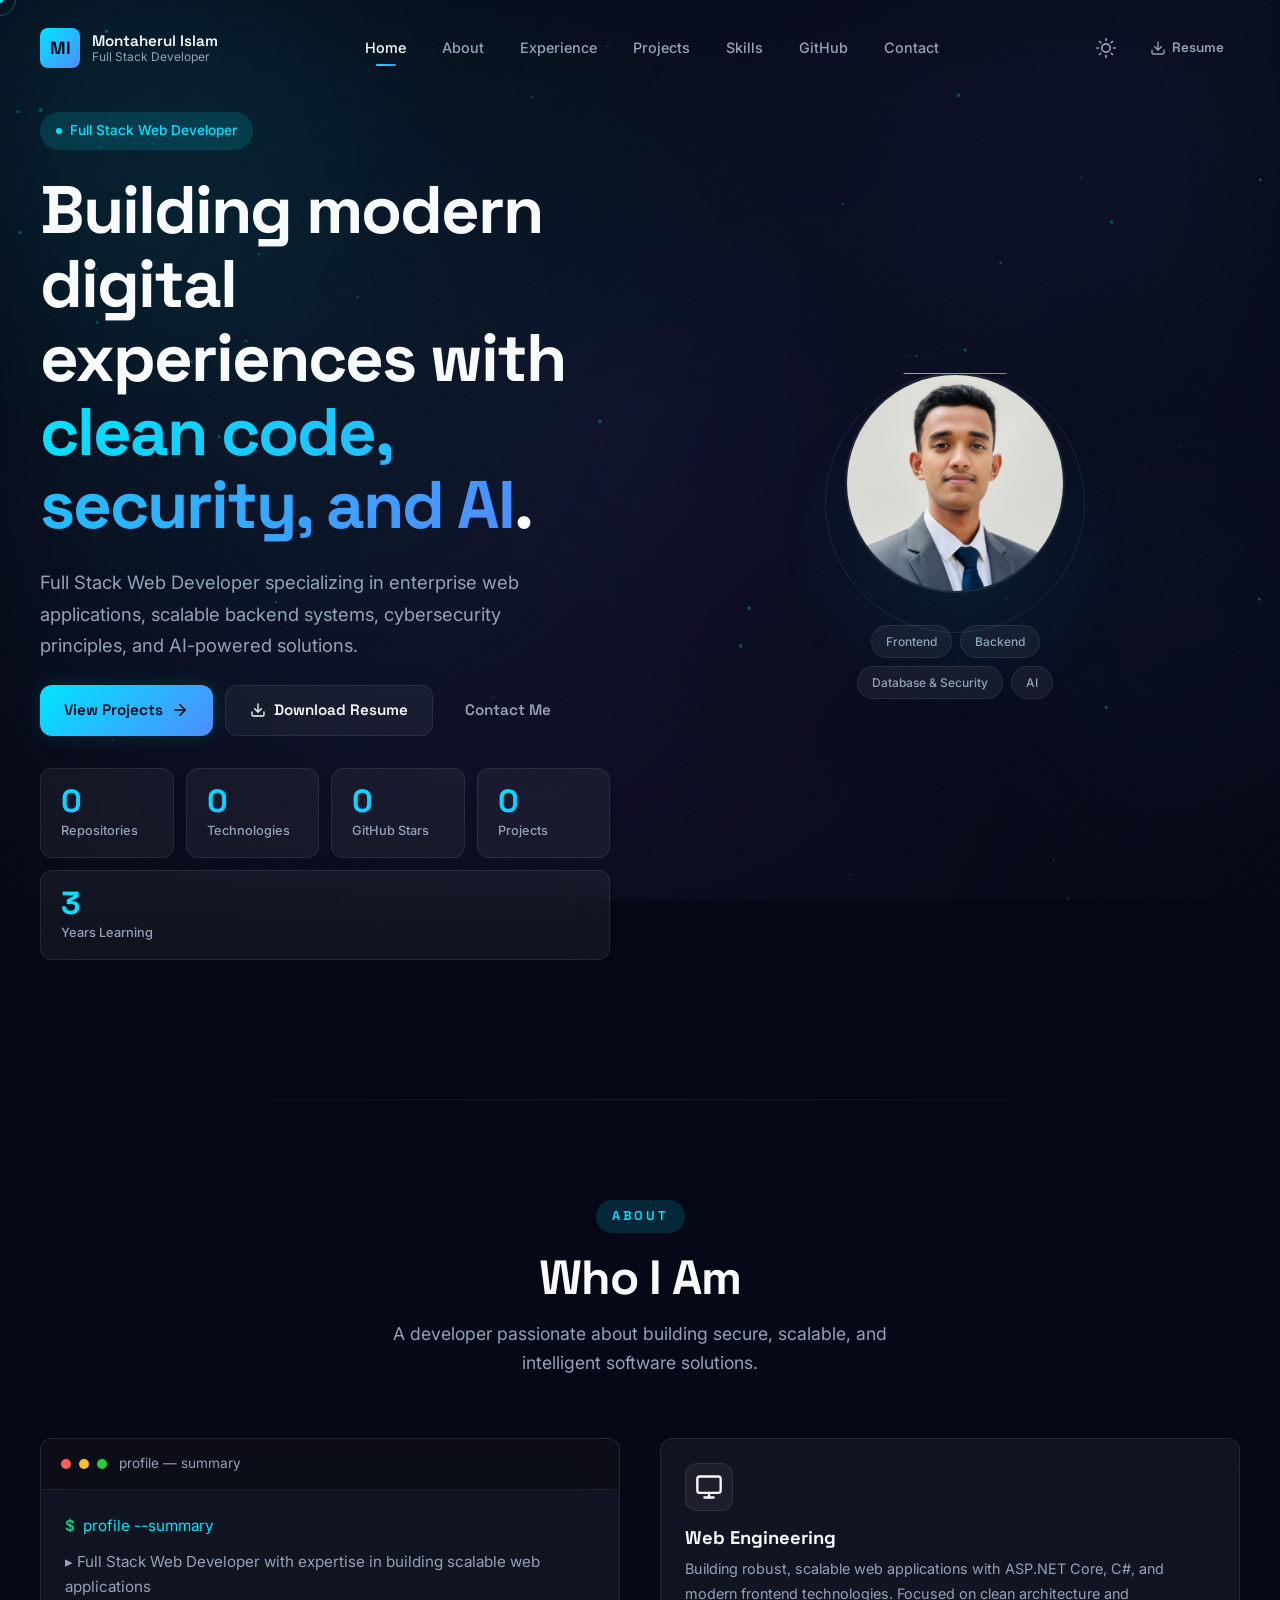
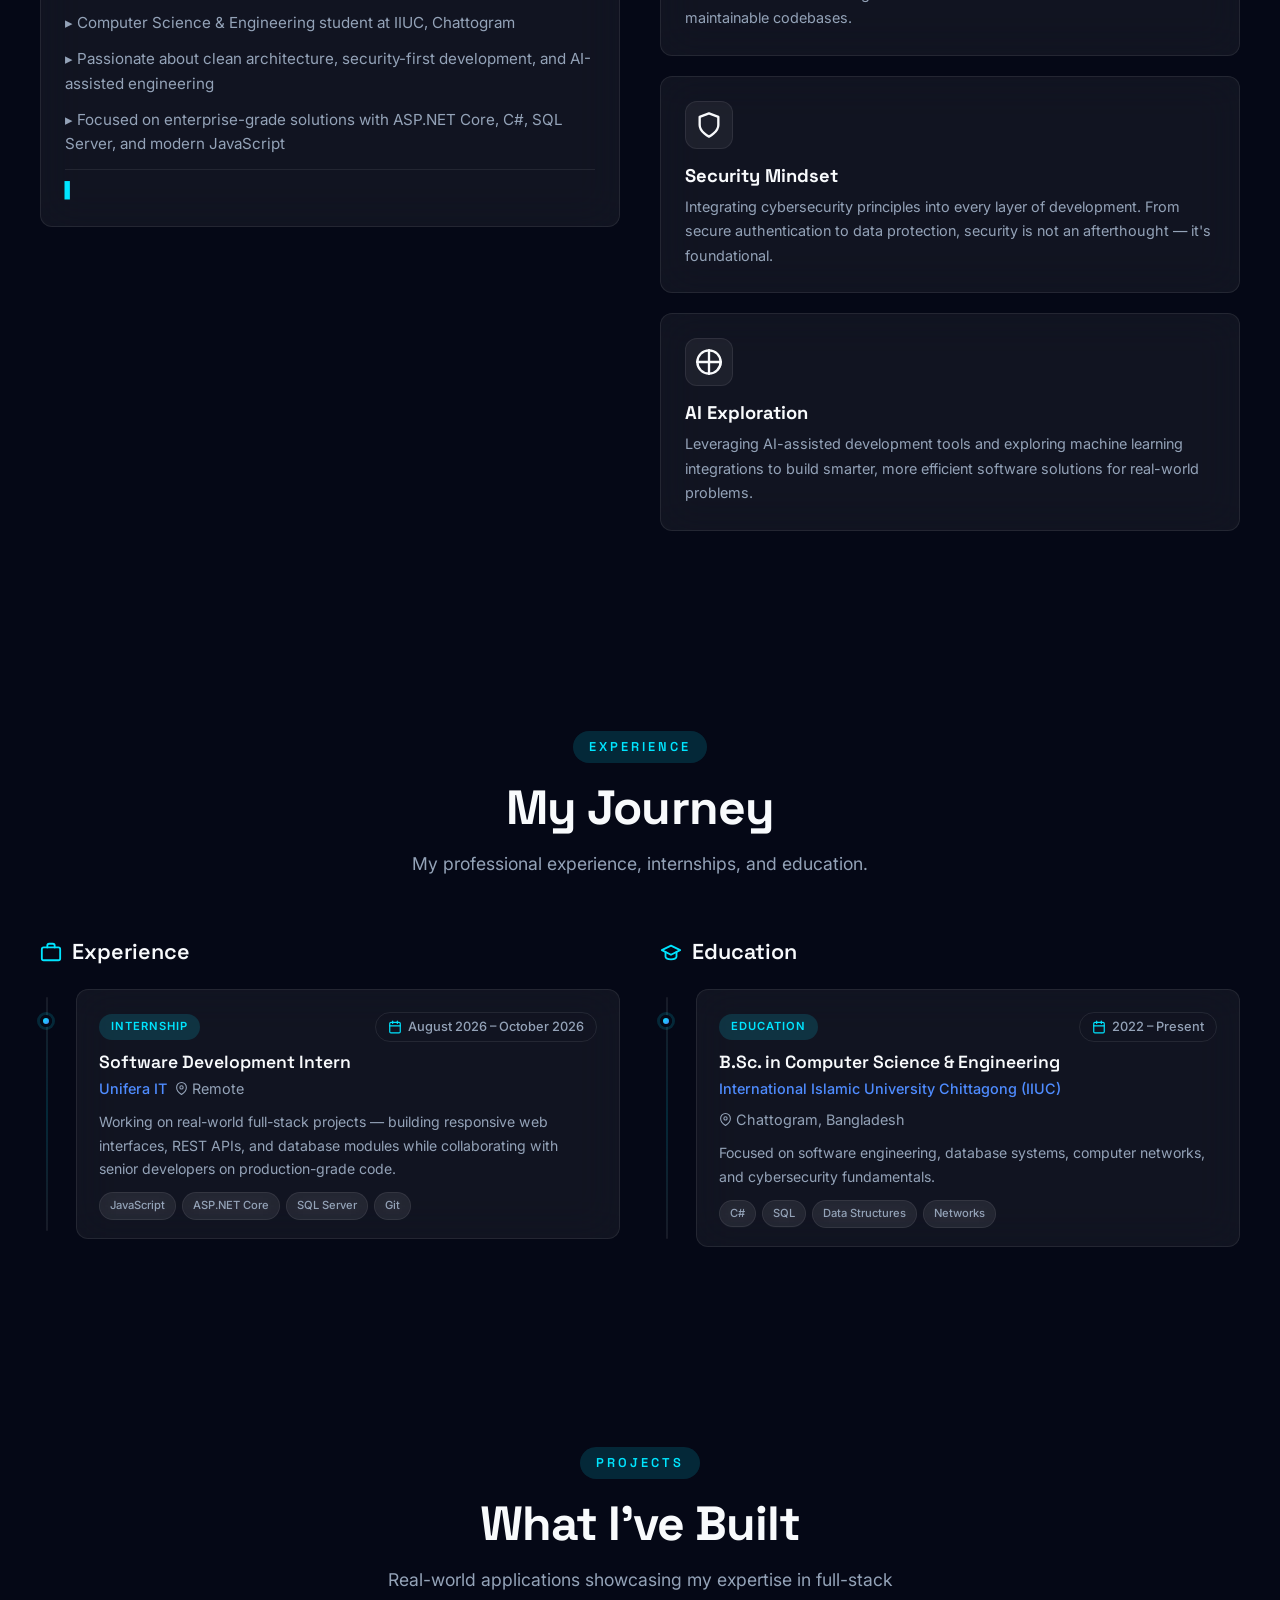
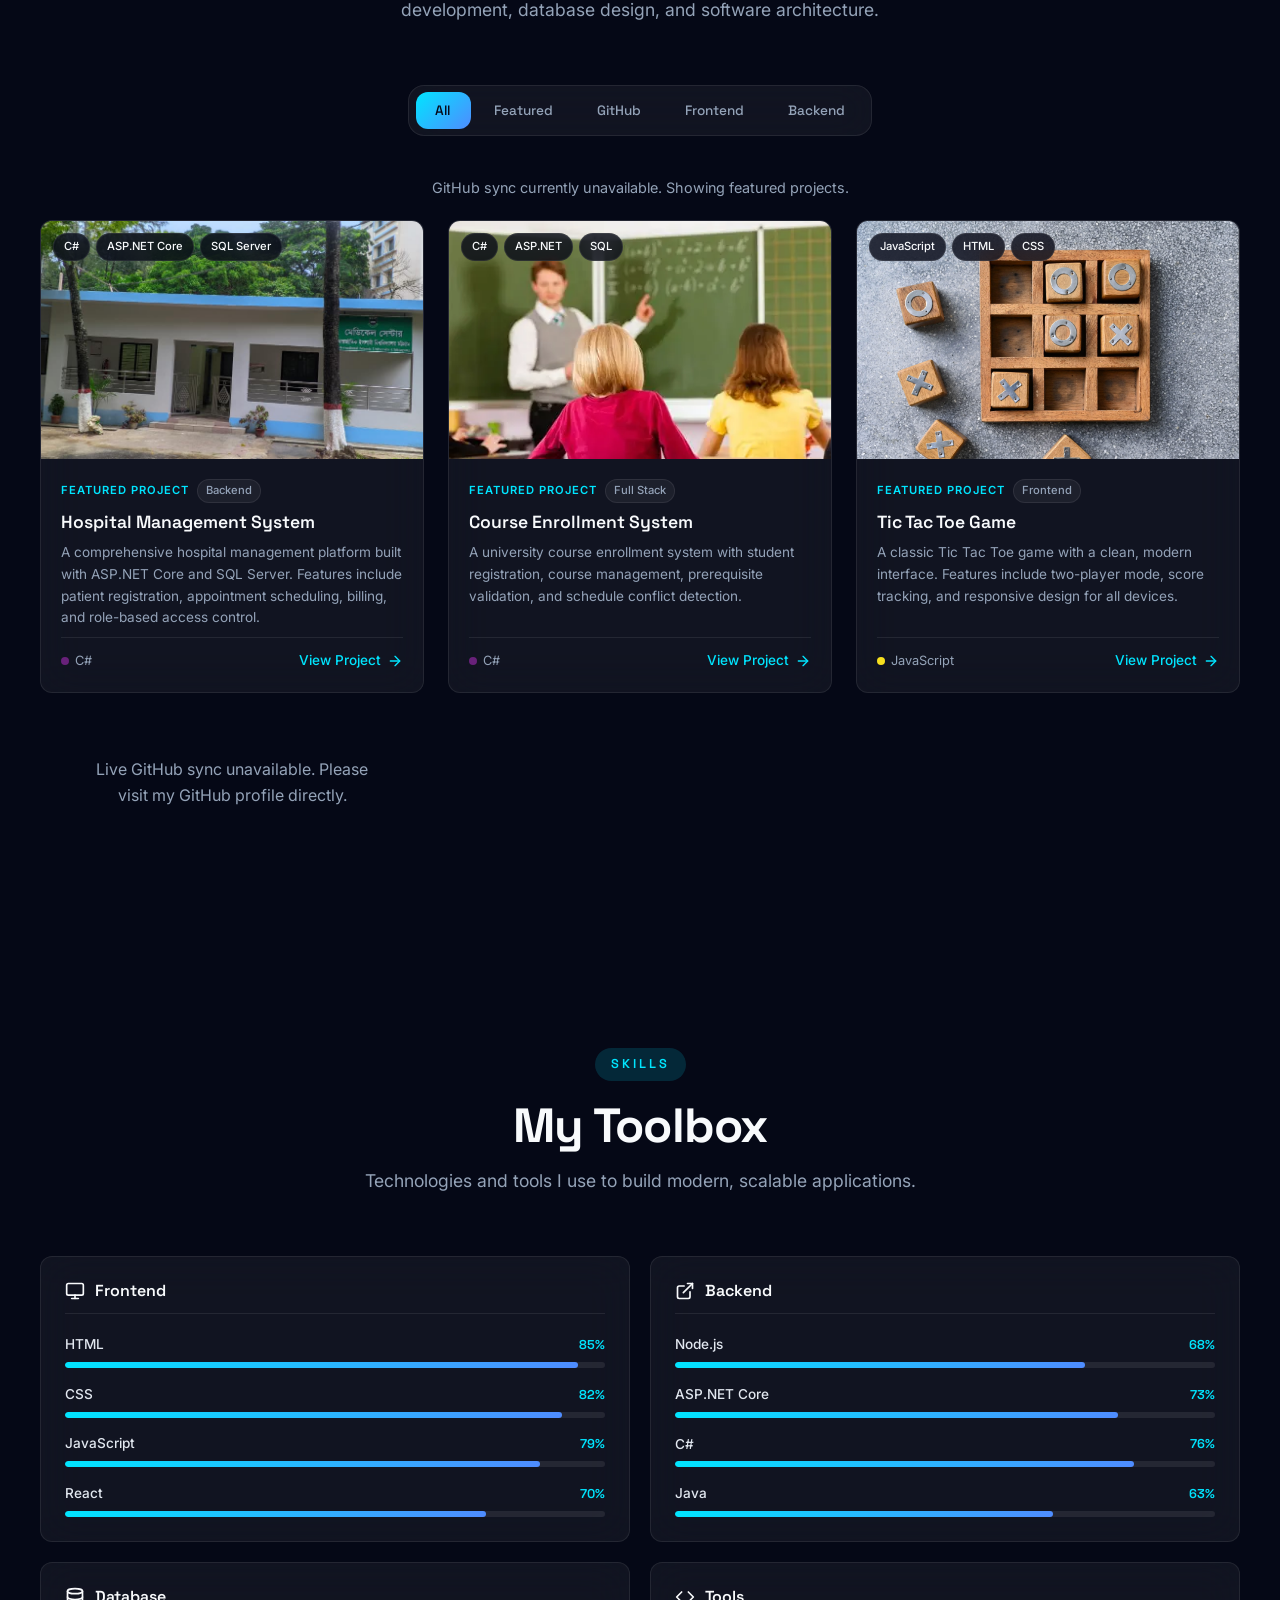
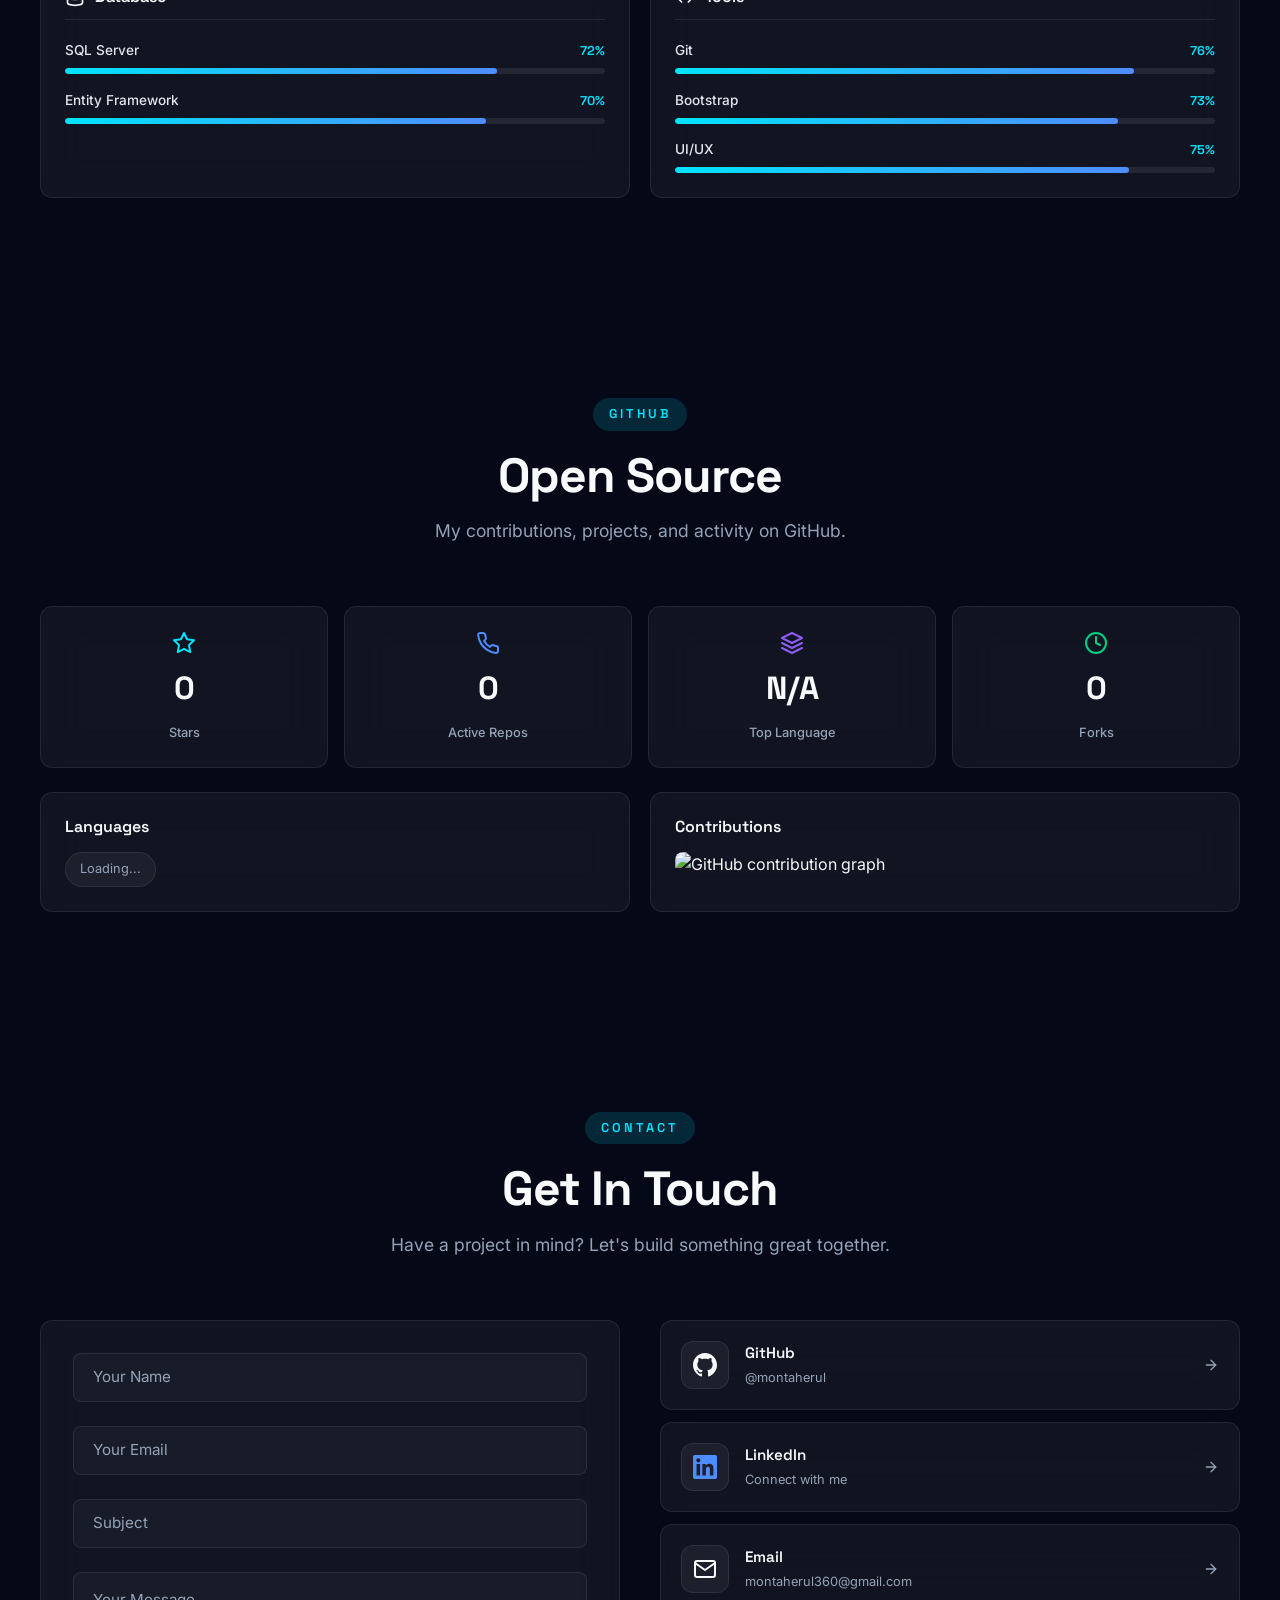
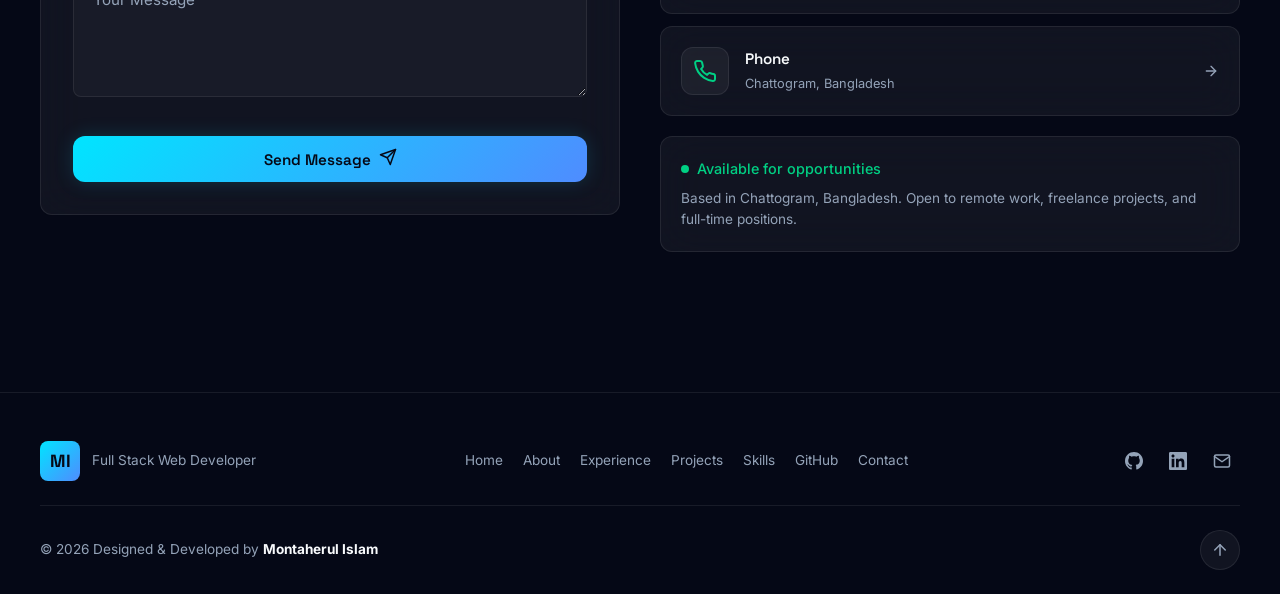
==== commit 7588df85: "Hide editor password; make every visible label editable via new UI panel" ====
--- a/index.html
+++ b/index.html
@@ -84,7 +84,7 @@
         </button>
         <a href="/Montaherul Islam.pdf" class="btn btn-ghost btn-sm resume-btn" data-resume download aria-label="Download Resume">
           <svg width="16" height="16" viewBox="0 0 24 24" fill="none" stroke="currentColor" stroke-width="2" stroke-linecap="round" stroke-linejoin="round"><path d="M21 15v4a2 2 0 0 1-2 2H5a2 2 0 0 1-2-2v-4"/><polyline points="7 10 12 15 17 10"/><line x1="12" y1="15" x2="12" y2="3"/></svg>
-          <span>Resume</span>
+          <span data-ui="navResume">Resume</span>
         </a>
         <button class="hamburger" aria-label="Toggle menu" aria-expanded="false" aria-controls="nav-links">
           <span></span>
@@ -108,37 +108,37 @@
           <p class="hero-subtitle">Loading...</p>
           <div class="hero-cta">
             <a href="#projects" class="btn btn-primary magnetic" data-magnetic>
-              <span>View Projects</span>
+              <span data-ui="hero.ctaPrimary">View Projects</span>
               <svg width="18" height="18" viewBox="0 0 24 24" fill="none" stroke="currentColor" stroke-width="2" stroke-linecap="round" stroke-linejoin="round"><line x1="5" y1="12" x2="19" y2="12"/><polyline points="12 5 19 12 12 19"/></svg>
             </a>
             <a href="/Montaherul Islam.pdf" class="btn btn-secondary magnetic" data-resume data-magnetic download>
               <svg width="16" height="16" viewBox="0 0 24 24" fill="none" stroke="currentColor" stroke-width="2" stroke-linecap="round" stroke-linejoin="round"><path d="M21 15v4a2 2 0 0 1-2 2H5a2 2 0 0 1-2-2v-4"/><polyline points="7 10 12 15 17 10"/><line x1="12" y1="15" x2="12" y2="3"/></svg>
-              <span>Download Resume</span>
+              <span data-ui="hero.ctaSecondary">Download Resume</span>
             </a>
             <a href="#contact" class="btn btn-ghost magnetic" data-magnetic>
-              <span>Contact Me</span>
+              <span data-ui="hero.ctaTertiary">Contact Me</span>
             </a>
           </div>
           <div class="hero-stats">
             <div class="stat-card glass" data-reveal data-reveal-delay="100">
               <span class="stat-number" id="repo-count" data-count="0">0</span>
-              <span class="stat-label">Repositories</span>
+              <span class="stat-label" data-ui="hero.stats.0">Repositories</span>
             </div>
             <div class="stat-card glass" data-reveal data-reveal-delay="200">
               <span class="stat-number" id="language-count" data-count="0">0</span>
-              <span class="stat-label">Technologies</span>
+              <span class="stat-label" data-ui="hero.stats.1">Technologies</span>
             </div>
             <div class="stat-card glass" data-reveal data-reveal-delay="300">
               <span class="stat-number" id="star-count" data-count="0">0</span>
-              <span class="stat-label">GitHub Stars</span>
+              <span class="stat-label" data-ui="hero.stats.2">GitHub Stars</span>
             </div>
             <div class="stat-card glass" data-reveal data-reveal-delay="400">
               <span class="stat-number" id="active-count" data-count="0">0</span>
-              <span class="stat-label">Projects</span>
+              <span class="stat-label" data-ui="hero.stats.3">Projects</span>
             </div>
             <div class="stat-card glass" data-reveal data-reveal-delay="500">
               <span class="stat-number stat-static" data-count="3">0</span>
-              <span class="stat-label">Years Learning</span>
+              <span class="stat-label" data-ui="hero.stats.4">Years Learning</span>
             </div>
           </div>
         </div>
@@ -179,7 +179,7 @@
               <span class="terminal-dot dot-yellow"></span>
               <span class="terminal-dot dot-green"></span>
             </div>
-            <span class="terminal-title">profile — summary</span>
+            <span class="terminal-title" data-ui="terminalTitle">profile — summary</span>
           </div>
           <div class="terminal-body">
             <div class="terminal-line">
@@ -220,14 +220,14 @@
         <div class="experience-column" data-reveal="left">
           <h3 class="experience-column-title">
             <svg width="22" height="22" viewBox="0 0 24 24" fill="none" stroke="currentColor" stroke-width="2" stroke-linecap="round" stroke-linejoin="round"><rect x="2" y="7" width="20" height="14" rx="2" ry="2"/><path d="M16 7V5a2 2 0 0 0-2-2h-4a2 2 0 0 0-2 2v2"/></svg>
-            Experience
+            <span data-ui="columnExperience">Experience</span>
           </h3>
           <div class="timeline" id="timeline-experience"></div>
         </div>
         <div class="experience-column" data-reveal="right">
           <h3 class="experience-column-title">
             <svg width="22" height="22" viewBox="0 0 24 24" fill="none" stroke="currentColor" stroke-width="2" stroke-linecap="round" stroke-linejoin="round"><path d="M22 10L12 5 2 10l10 5 10-5z"/><path d="M6 12v5c0 1.7 2.7 3 6 3s6-1.3 6-3v-5"/></svg>
-            Education
+            <span data-ui="columnEducation">Education</span>
           </h3>
           <div class="timeline" id="timeline-education"></div>
         </div>
@@ -244,11 +244,11 @@
         <p class="section-desc">Real-world applications showcasing my expertise in full-stack development, database design, and software architecture.</p>
       </div>
       <div class="filter-bar glass" data-reveal role="tablist" aria-label="Project filters">
-        <button class="filter-chip active" data-filter="all" role="tab" aria-selected="true">All</button>
-        <button class="filter-chip" data-filter="featured" role="tab" aria-selected="false">Featured</button>
-        <button class="filter-chip" data-filter="github" role="tab" aria-selected="false">GitHub</button>
-        <button class="filter-chip" data-filter="frontend" role="tab" aria-selected="false">Frontend</button>
-        <button class="filter-chip" data-filter="backend" role="tab" aria-selected="false">Backend</button>
+        <button class="filter-chip active" data-filter="all" role="tab" aria-selected="true"><span data-ui="filters.0">All</span></button>
+        <button class="filter-chip" data-filter="featured" role="tab" aria-selected="false"><span data-ui="filters.1">Featured</span></button>
+        <button class="filter-chip" data-filter="github" role="tab" aria-selected="false"><span data-ui="filters.2">GitHub</span></button>
+        <button class="filter-chip" data-filter="frontend" role="tab" aria-selected="false"><span data-ui="filters.3">Frontend</span></button>
+        <button class="filter-chip" data-filter="backend" role="tab" aria-selected="false"><span data-ui="filters.4">Backend</span></button>
         <div class="filter-indicator" aria-hidden="true"></div>
       </div>
       <div class="projects-status" id="projects-status" role="status"></div>
@@ -281,28 +281,28 @@
           <div class="github-stat-card glass">
             <svg width="24" height="24" viewBox="0 0 24 24" fill="none" stroke="var(--primary)" stroke-width="2" stroke-linecap="round" stroke-linejoin="round"><polygon points="12 2 15.09 8.26 22 9.27 17 14.14 18.18 21.02 12 17.77 5.82 21.02 7 14.14 2 9.27 8.91 8.26 12 2"/></svg>
             <span class="github-stat-number" id="star-count-github" data-count="0">0</span>
-            <span class="github-stat-label">Stars</span>
+            <span class="github-stat-label" data-ui="github.stat1">Stars</span>
           </div>
           <div class="github-stat-card glass">
             <svg width="24" height="24" viewBox="0 0 24 24" fill="none" stroke="var(--secondary)" stroke-width="2" stroke-linecap="round" stroke-linejoin="round"><path d="M22 16.92v3a2 2 0 0 1-2.18 2 19.79 19.79 0 0 1-8.63-3.07 19.5 19.5 0 0 1-6-6 19.79 19.79 0 0 1-3.07-8.67A2 2 0 0 1 4.11 2h3a2 2 0 0 1 2 1.72 12.84 12.84 0 0 0 .7 2.81 2 2 0 0 1-.45 2.11L8.09 9.91a16 16 0 0 0 6 6l1.27-1.27a2 2 0 0 1 2.11-.45 12.84 12.84 0 0 0 2.81.7A2 2 0 0 1 22 16.92z"/></svg>
             <span class="github-stat-number" id="active-count-github" data-count="0">0</span>
-            <span class="github-stat-label">Active Repos</span>
+            <span class="github-stat-label" data-ui="github.stat2">Active Repos</span>
           </div>
           <div class="github-stat-card glass">
             <svg width="24" height="24" viewBox="0 0 24 24" fill="none" stroke="var(--highlight)" stroke-width="2" stroke-linecap="round" stroke-linejoin="round"><path d="M12 2L2 7l10 5 10-5-10-5zM2 17l10 5 10-5M2 12l10 5 10-5"/></svg>
             <span class="github-stat-number" id="top-language-github">N/A</span>
-            <span class="github-stat-label">Top Language</span>
+            <span class="github-stat-label" data-ui="github.stat3">Top Language</span>
           </div>
           <div class="github-stat-card glass">
             <svg width="24" height="24" viewBox="0 0 24 24" fill="none" stroke="var(--success)" stroke-width="2" stroke-linecap="round" stroke-linejoin="round"><circle cx="12" cy="12" r="10"/><polyline points="12 6 12 12 16 14"/></svg>
             <span class="github-stat-number" id="fork-count-github" data-count="0">0</span>
-            <span class="github-stat-label">Forks</span>
+            <span class="github-stat-label" data-ui="github.stat4">Forks</span>
           </div>
         </div>
         <div class="github-content">
           <div class="github-repos glass">
             <div class="github-repos-header">
-              <h3>Languages</h3>
+              <h3 data-ui="github.languagesTitle">Languages</h3>
             </div>
             <div class="github-language-list" id="github-language-list">
               <span class="github-language-chip">Loading...</span>
@@ -310,10 +310,10 @@
           </div>
           <div class="github-contributions glass">
             <div class="github-repos-header">
-              <h3>Contributions</h3>
+              <h3 data-ui="github.contributionsTitle">Contributions</h3>
             </div>
             <div class="contribution-graph">
-              <img src="https://ghchart.rshah.org/00E5FF/montaherul" alt="GitHub contribution graph" loading="lazy" class="contribution-img">
+              <img src="https://ghchart.rshah.org/00E5FF/montaherul" alt="GitHub contribution graph" loading="lazy" class="contribution-img" data-ui="github.graph">
             </div>
           </div>
         </div>
@@ -335,7 +335,7 @@
             <div class="form-group">
               <div class="input-group floating">
                 <input type="text" id="name" name="name" class="form-input" required autocomplete="name">
-                <label for="name" class="form-label">Your Name</label>
+                <label for="name" class="form-label" data-ui="contact.name">Your Name</label>
                 <span class="input-highlight"></span>
               </div>
               <div class="form-status" id="name-status" role="alert"></div>
@@ -343,7 +343,7 @@
             <div class="form-group">
               <div class="input-group floating">
                 <input type="email" id="email" name="email" class="form-input" required autocomplete="email">
-                <label for="email" class="form-label">Your Email</label>
+                <label for="email" class="form-label" data-ui="contact.email">Your Email</label>
                 <span class="input-highlight"></span>
               </div>
               <div class="form-status" id="email-status" role="alert"></div>
@@ -351,7 +351,7 @@
             <div class="form-group">
               <div class="input-group floating">
                 <input type="text" id="subject" name="subject" class="form-input" required>
-                <label for="subject" class="form-label">Subject</label>
+                <label for="subject" class="form-label" data-ui="contact.subject">Subject</label>
                 <span class="input-highlight"></span>
               </div>
               <div class="form-status" id="subject-status" role="alert"></div>
@@ -359,13 +359,13 @@
             <div class="form-group">
               <div class="input-group floating">
                 <textarea id="message" name="message" class="form-input form-textarea" required rows="5"></textarea>
-                <label for="message" class="form-label">Your Message</label>
+                <label for="message" class="form-label" data-ui="contact.message">Your Message</label>
                 <span class="input-highlight"></span>
               </div>
               <div class="form-status" id="message-status" role="alert"></div>
             </div>
             <button type="submit" class="btn btn-primary btn-block magnetic submit-btn" data-magnetic id="submit-btn">
-              <span class="btn-text">Send Message</span>
+              <span class="btn-text" data-ui="contact.send">Send Message</span>
               <span class="btn-icon">
                 <svg width="18" height="18" viewBox="0 0 24 24" fill="none" stroke="currentColor" stroke-width="2" stroke-linecap="round" stroke-linejoin="round"><line x1="22" y1="2" x2="11" y2="13"/><polygon points="22 2 15 22 11 13 2 9 22 2"/></svg>
               </span>
@@ -378,9 +378,9 @@
           <div class="contact-availability glass">
             <div class="availability-indicator">
               <span class="availability-dot"></span>
-              <span>Available for opportunities</span>
-            </div>
-            <p>Based in Chattogram, Bangladesh. Open to remote work, freelance projects, and full-time positions.</p>
+              <span data-ui="contact.availability">Available for opportunities</span>
+            </div>
+            <p data-ui="contact.availabilityText">Based in Chattogram, Bangladesh. Open to remote work, freelance projects, and full-time positions.</p>
           </div>
         </div>
       </div>
@@ -418,7 +418,7 @@
       </div>
       <div class="footer-bottom">
         <p class="footer-copyright">
-          &copy; <span id="current-year">2026</span> Designed &amp; Developed by <strong>Montaherul Islam</strong>
+          &copy; <span id="current-year">2026</span> <span data-ui="footer.copyright">Designed &amp; Developed by</span> <strong data-ui="footer.name">Montaherul Islam</strong>
         </p>
         <button class="back-to-top" aria-label="Back to top" data-back-to-top>
           <svg width="18" height="18" viewBox="0 0 24 24" fill="none" stroke="currentColor" stroke-width="2" stroke-linecap="round" stroke-linejoin="round"><line x1="12" y1="19" x2="12" y2="5"/><polyline points="5 12 12 5 19 12"/></svg>
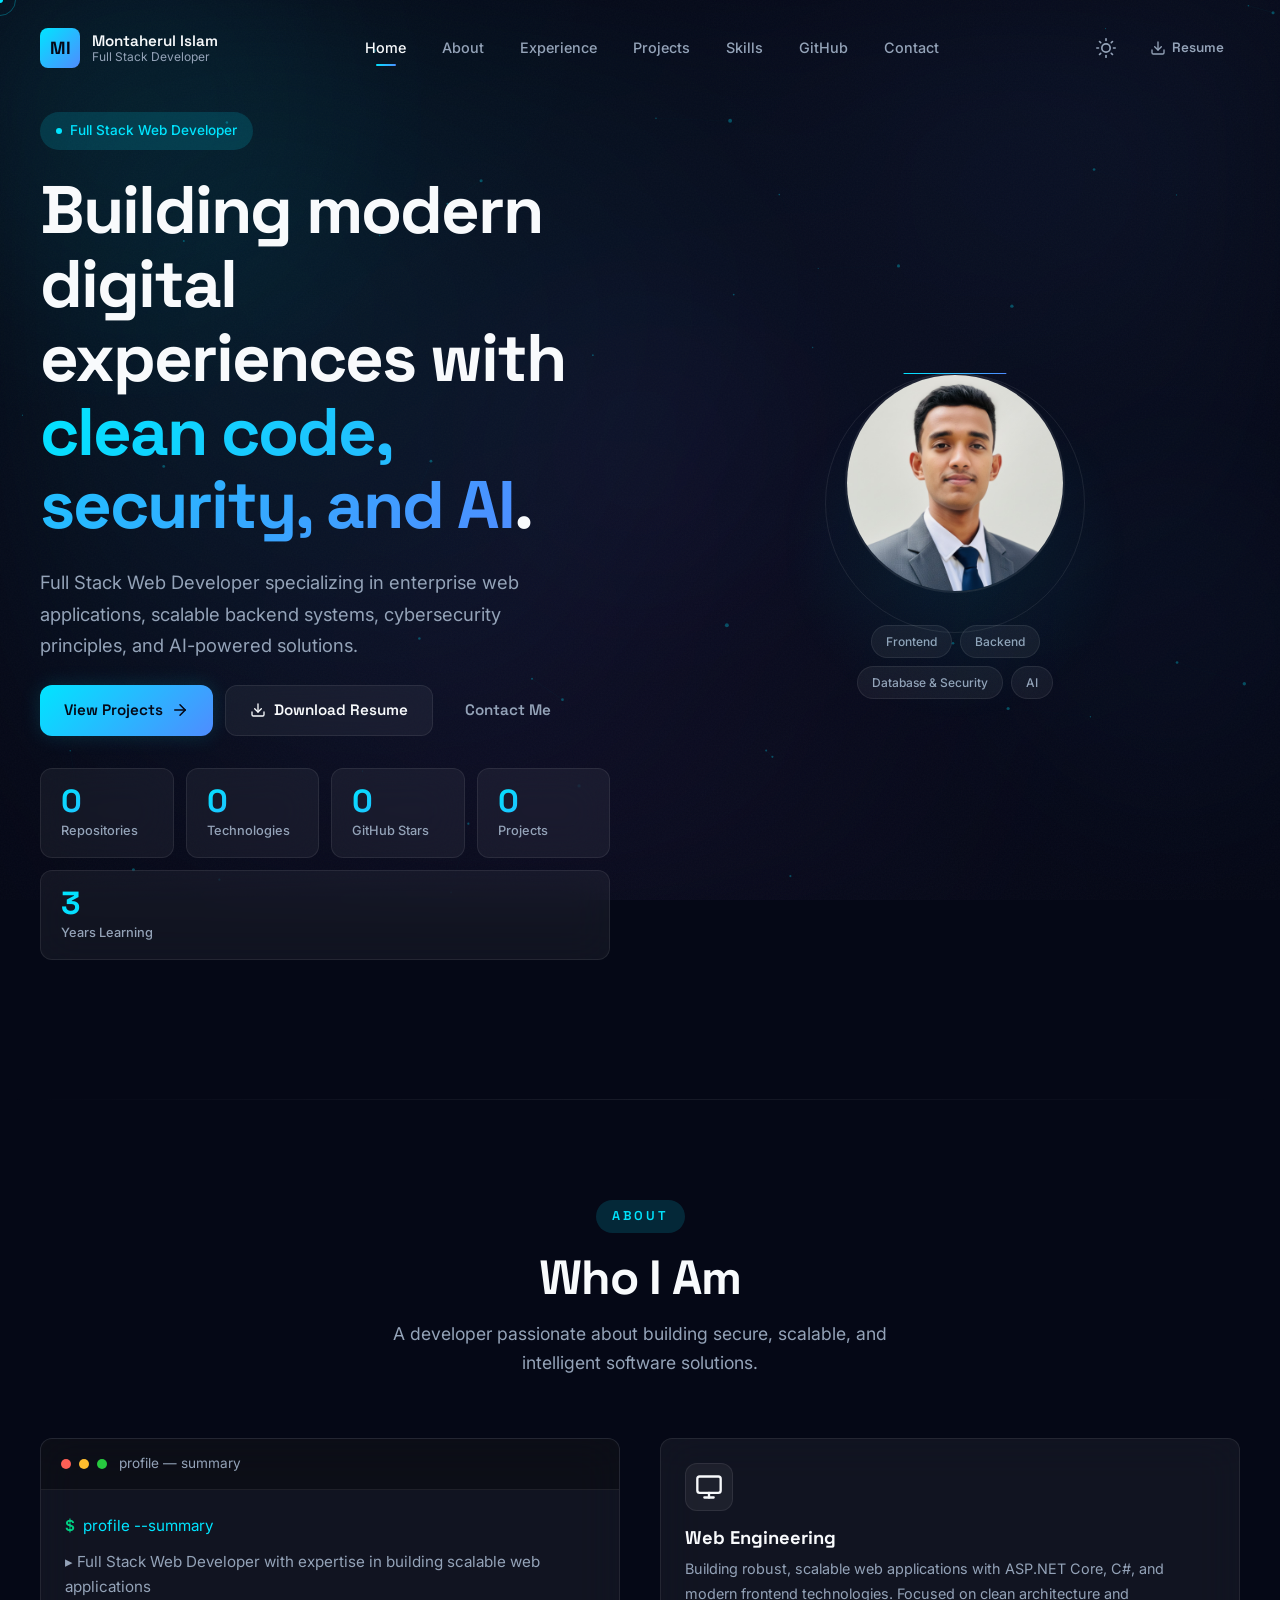
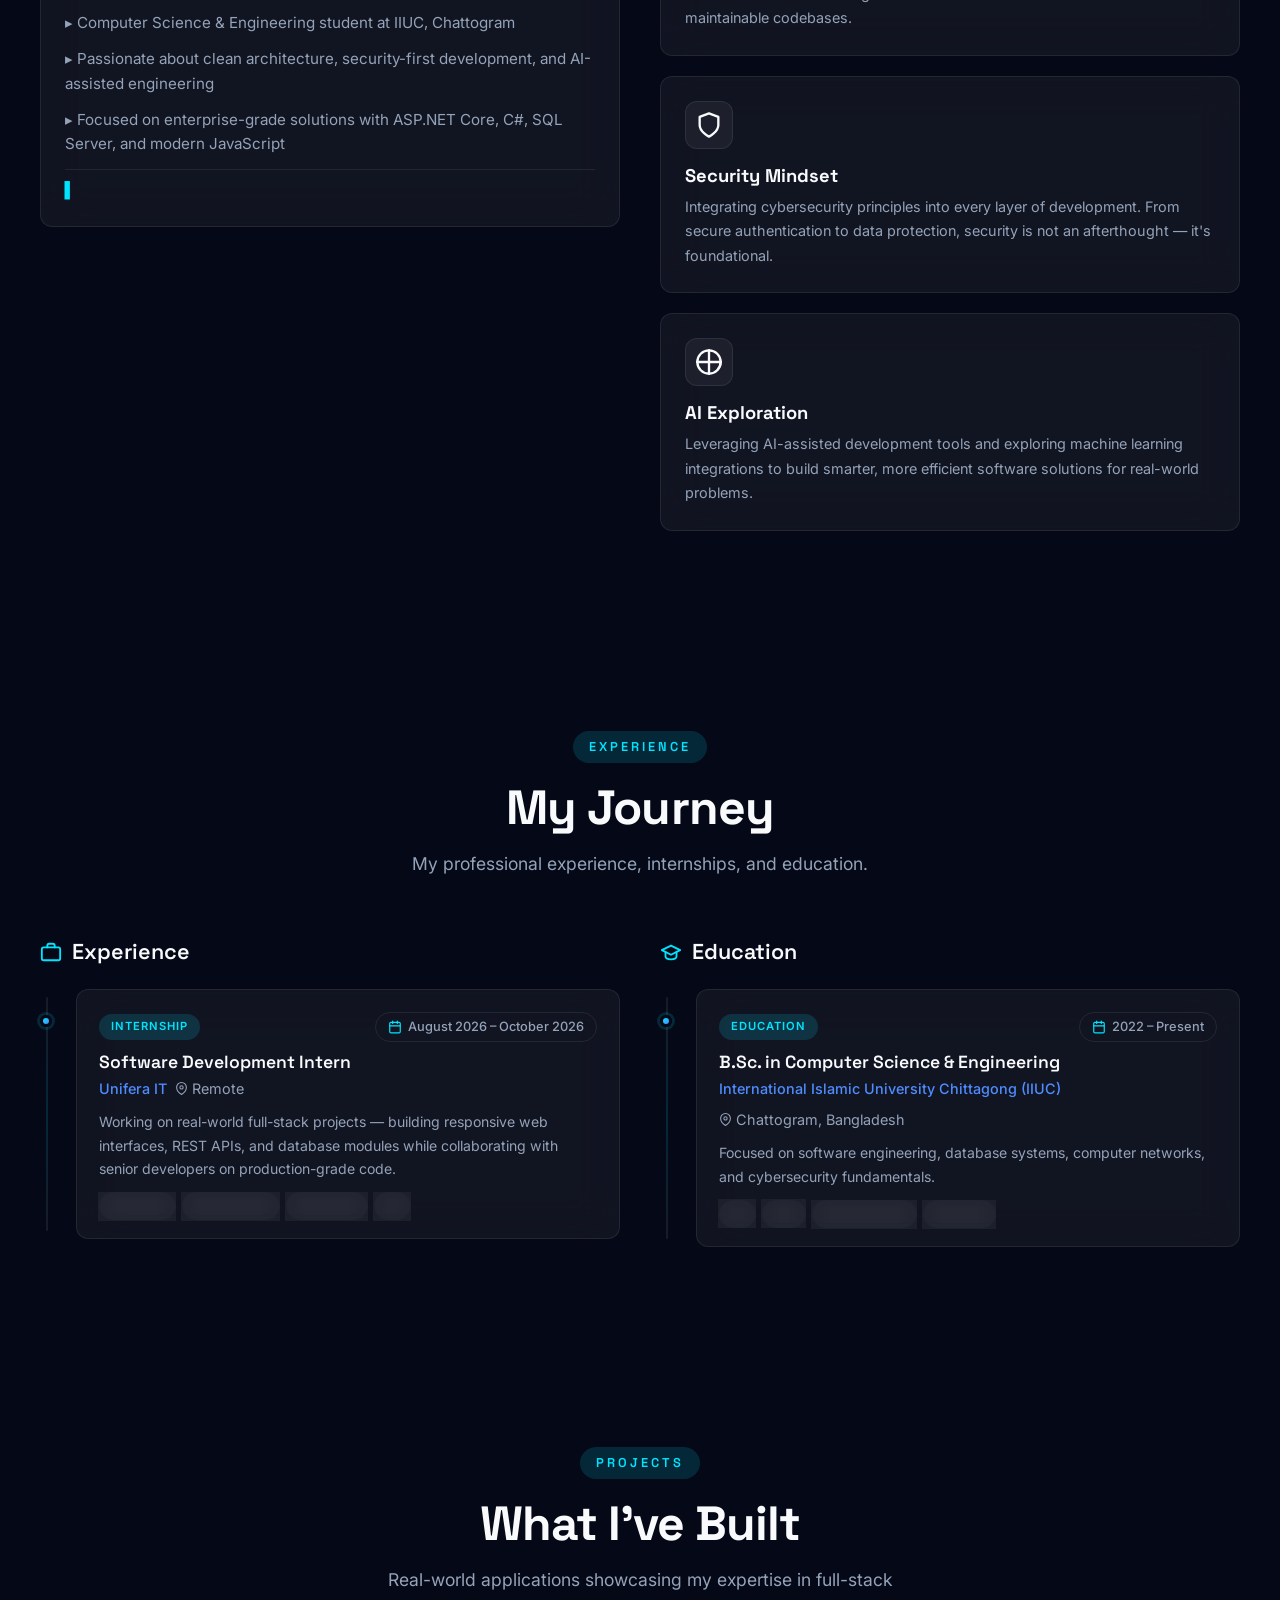
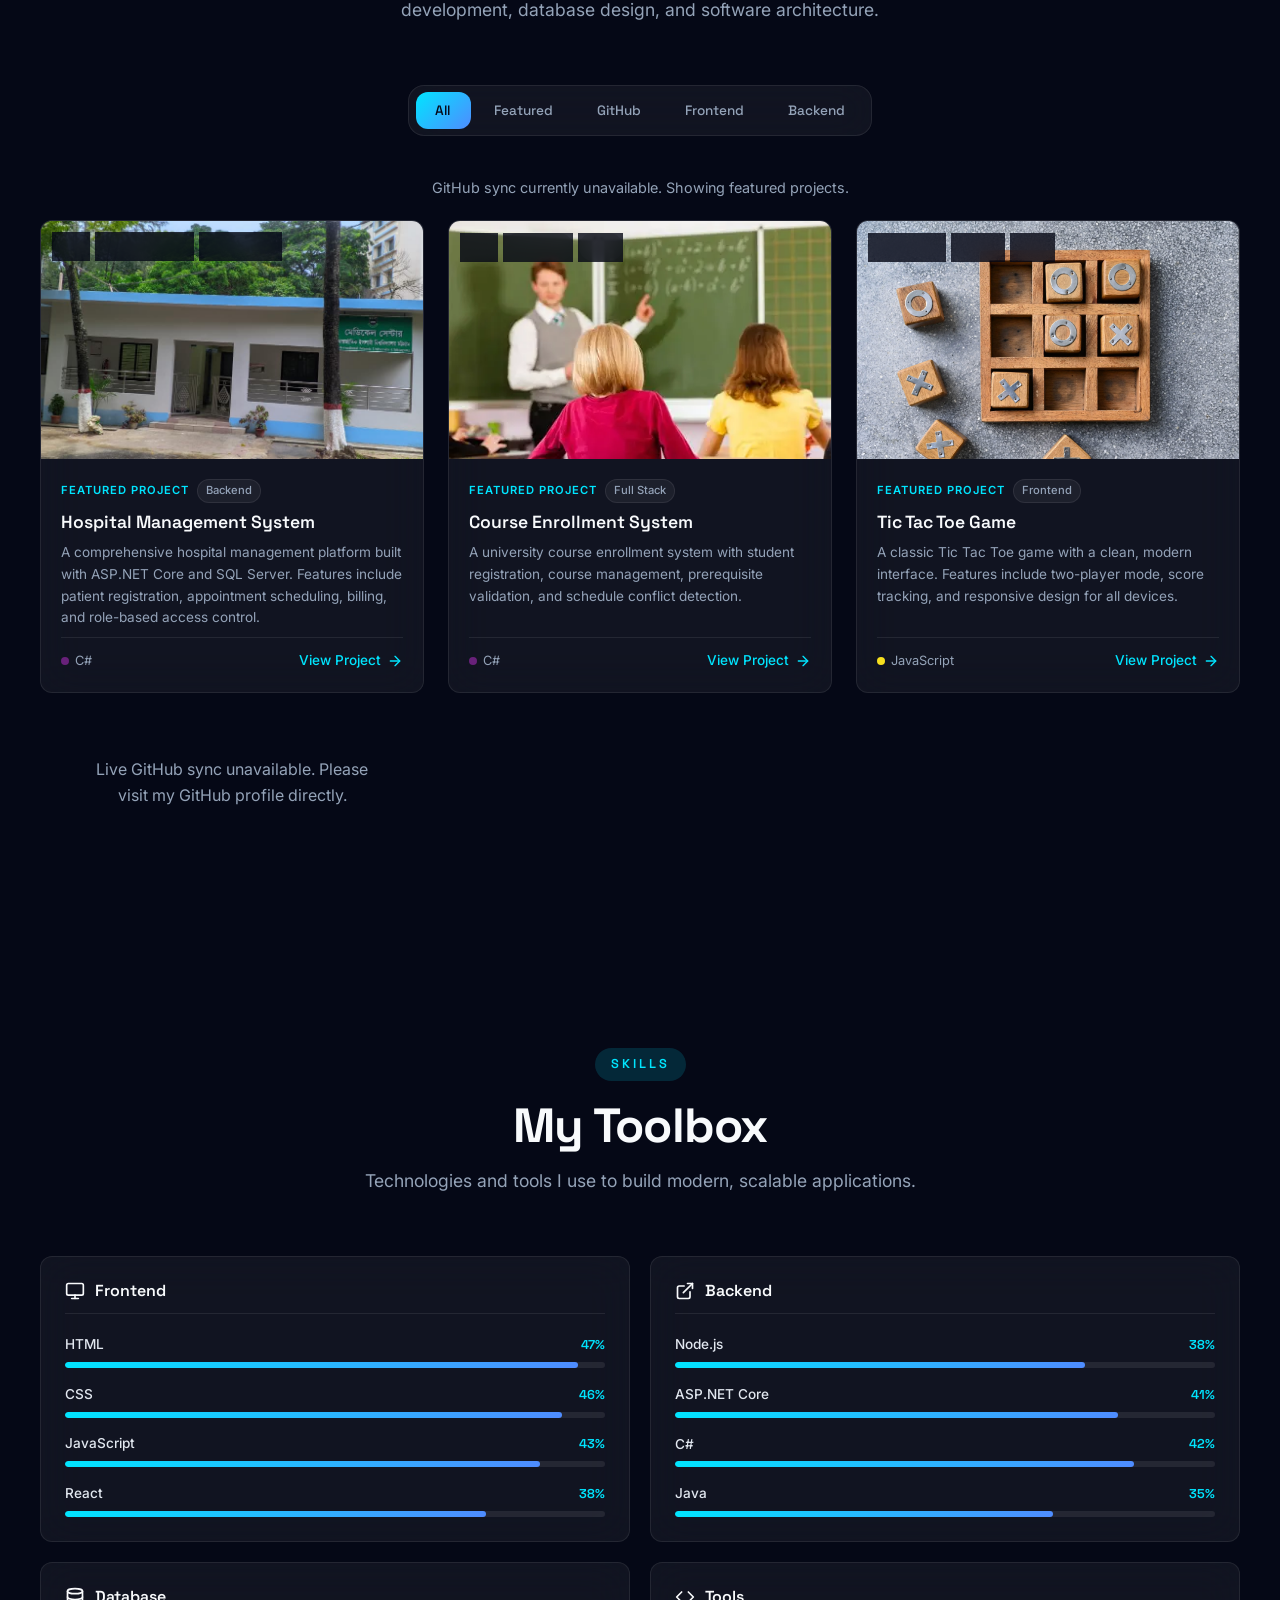
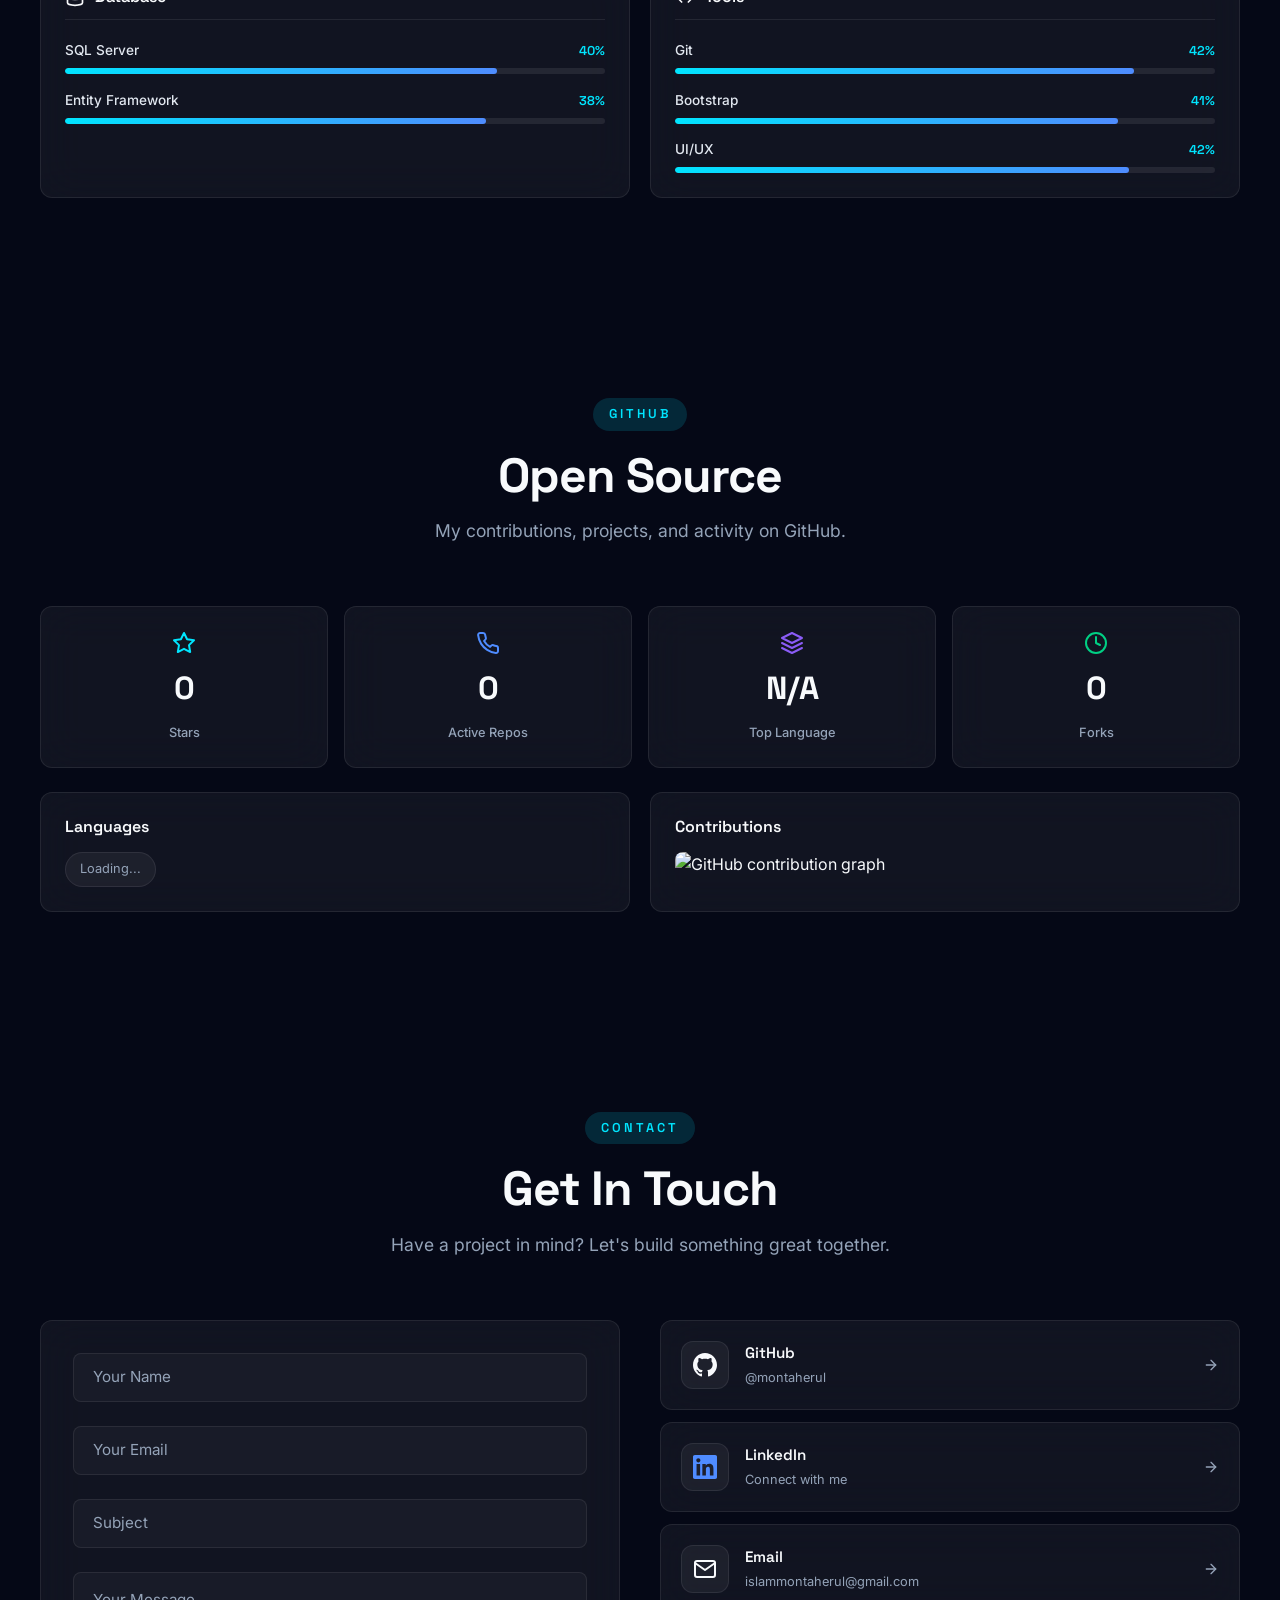
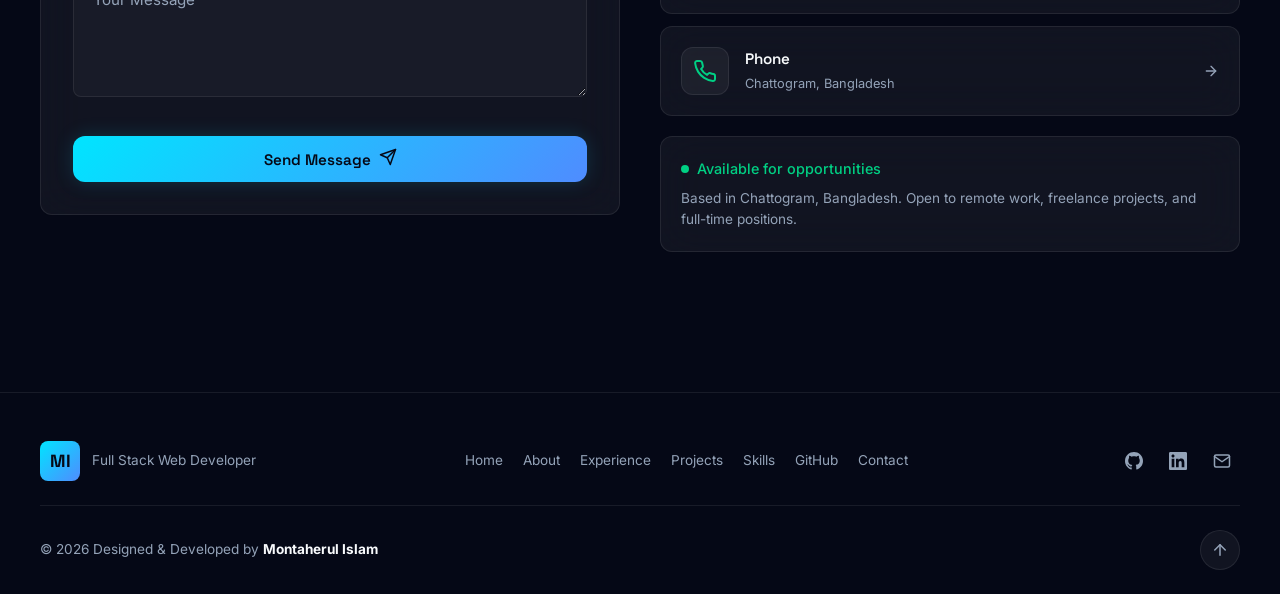
==== commit 37e3376f: "Handle contact form via Google Sheets & Apps Script; email notifications to islammontaherul@gmail.co" ====
--- a/index.html
+++ b/index.html
@@ -331,10 +331,10 @@
       </div>
       <div class="contact-grid">
         <div class="contact-form-wrapper glass" data-reveal="left">
-          <form class="contact-form" id="contact-form" action="mailto:montaherul360@gmail.com" method="post" enctype="text/plain" novalidate>
+          <form class="contact-form" id="contact-form" action="mailto:islammontaherul@gmail.com" method="post" enctype="text/plain" novalidate autocomplete="off">
             <div class="form-group">
               <div class="input-group floating">
-                <input type="text" id="name" name="name" class="form-input" required autocomplete="name">
+                <input type="text" id="name" name="name" class="form-input" required>
                 <label for="name" class="form-label" data-ui="contact.name">Your Name</label>
                 <span class="input-highlight"></span>
               </div>
@@ -342,7 +342,7 @@
             </div>
             <div class="form-group">
               <div class="input-group floating">
-                <input type="email" id="email" name="email" class="form-input" required autocomplete="email">
+                <input type="email" id="email" name="email" class="form-input" required>
                 <label for="email" class="form-label" data-ui="contact.email">Your Email</label>
                 <span class="input-highlight"></span>
               </div>
@@ -371,6 +371,7 @@
               </span>
               <div class="btn-ripple"></div>
             </button>
+            <div class="form-feedback" id="form-feedback" role="status" aria-live="polite"></div>
           </form>
         </div>
         <div class="contact-info" data-reveal="right">
@@ -411,7 +412,7 @@
           <a href="https://linkedin.com/in/montaherul" target="_blank" rel="noopener noreferrer" aria-label="LinkedIn" class="footer-social-link">
             <svg width="18" height="18" viewBox="0 0 24 24" fill="currentColor"><path d="M20.447 20.452h-3.554v-5.569c0-1.328-.027-3.037-1.852-3.037-1.853 0-2.136 1.445-2.136 2.939v5.667H9.351V9h3.414v1.561h.046c.477-.9 1.637-1.85 3.37-1.85 3.601 0 4.267 2.37 4.267 5.455v6.286zM5.337 7.433c-1.144 0-2.063-.926-2.063-2.065 0-1.138.92-2.063 2.063-2.063 1.14 0 2.064.925 2.064 2.063 0 1.139-.925 2.065-2.064 2.065zm1.782 13.019H3.555V9h3.564v11.452zM22.225 0H1.771C.792 0 0 .774 0 1.729v20.542C0 23.227.792 24 1.771 24h20.451C23.2 24 24 23.227 24 22.271V1.729C24 .774 23.2 0 22.222 0h.003z"/></svg>
           </a>
-          <a href="mailto:montaherul360@gmail.com" aria-label="Email" class="footer-social-link">
+          <a href="mailto:islammontaherul@gmail.com" aria-label="Email" class="footer-social-link">
             <svg width="18" height="18" viewBox="0 0 24 24" fill="none" stroke="currentColor" stroke-width="2" stroke-linecap="round" stroke-linejoin="round"><path d="M4 4h16c1.1 0 2 .9 2 2v12c0 1.1-.9 2-2 2H4c-1.1 0-2-.9-2-2V6c0-1.1.9-2 2-2z"/><polyline points="22,6 12,13 2,6"/></svg>
           </a>
         </div>
--- a/styles.css
+++ b/styles.css
@@ -1830,6 +1830,28 @@
   box-shadow: 0 0 0 3px var(--primary-dim);
 }
 
+/* Neutralize browser autofill background/highlight and keep labels floated */
+.form-input:-webkit-autofill,
+.form-input:-webkit-autofill:hover,
+.form-input:-webkit-autofill:focus {
+  -webkit-box-shadow: 0 0 0 30px var(--surface) inset;
+  -webkit-text-fill-color: var(--text);
+  box-shadow: 0 0 0 30px var(--surface) inset;
+  transition: background-color 9999s ease-in-out 0s;
+}
+
+.form-input:-webkit-autofill ~ .form-label {
+  top: 0;
+  transform: translateY(-50%);
+  font-size: 0.75rem;
+  color: var(--primary);
+  background: var(--surface);
+}
+
+.form-input:-webkit-autofill ~ .input-highlight {
+  width: 80%;
+}
+
 .form-input:focus ~ .form-label,
 .form-input.has-value ~ .form-label {
   top: 0;
@@ -1875,6 +1897,29 @@
   min-height: 0;
   color: var(--danger);
   transition: all var(--transition);
+}
+
+.form-feedback {
+  margin-top: 14px;
+  padding: 12px 16px;
+  border-radius: 10px;
+  font-size: 0.9rem;
+  font-weight: 500;
+  display: none;
+}
+
+.form-feedback--success {
+  display: block;
+  background: rgba(var(--success-rgb, 46, 213, 115), 0.12);
+  color: var(--success);
+  border: 1px solid rgba(var(--success-rgb, 46, 213, 115), 0.35);
+}
+
+.form-feedback--error {
+  display: block;
+  background: rgba(var(--danger-rgb, 255, 71, 87), 0.12);
+  color: var(--danger);
+  border: 1px solid rgba(var(--danger-rgb, 255, 71, 87), 0.35);
 }
 
 .submit-btn {
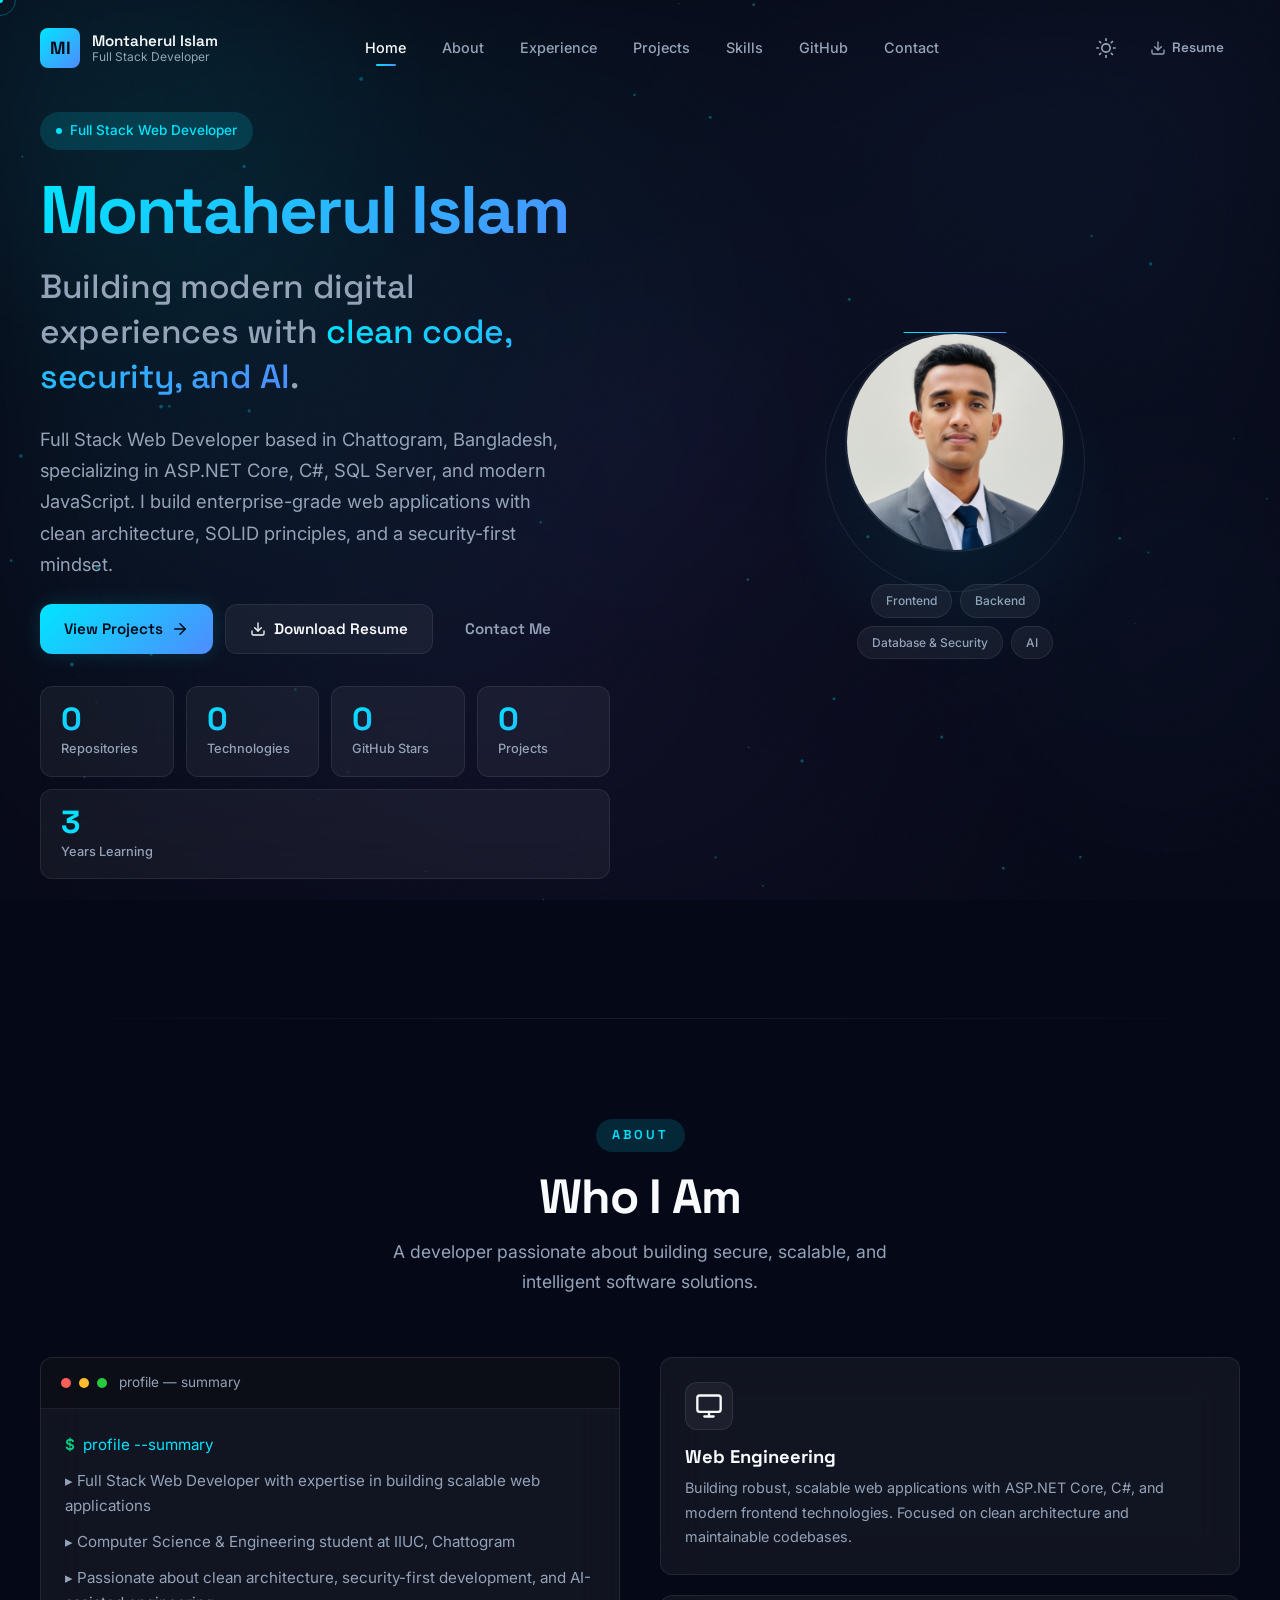
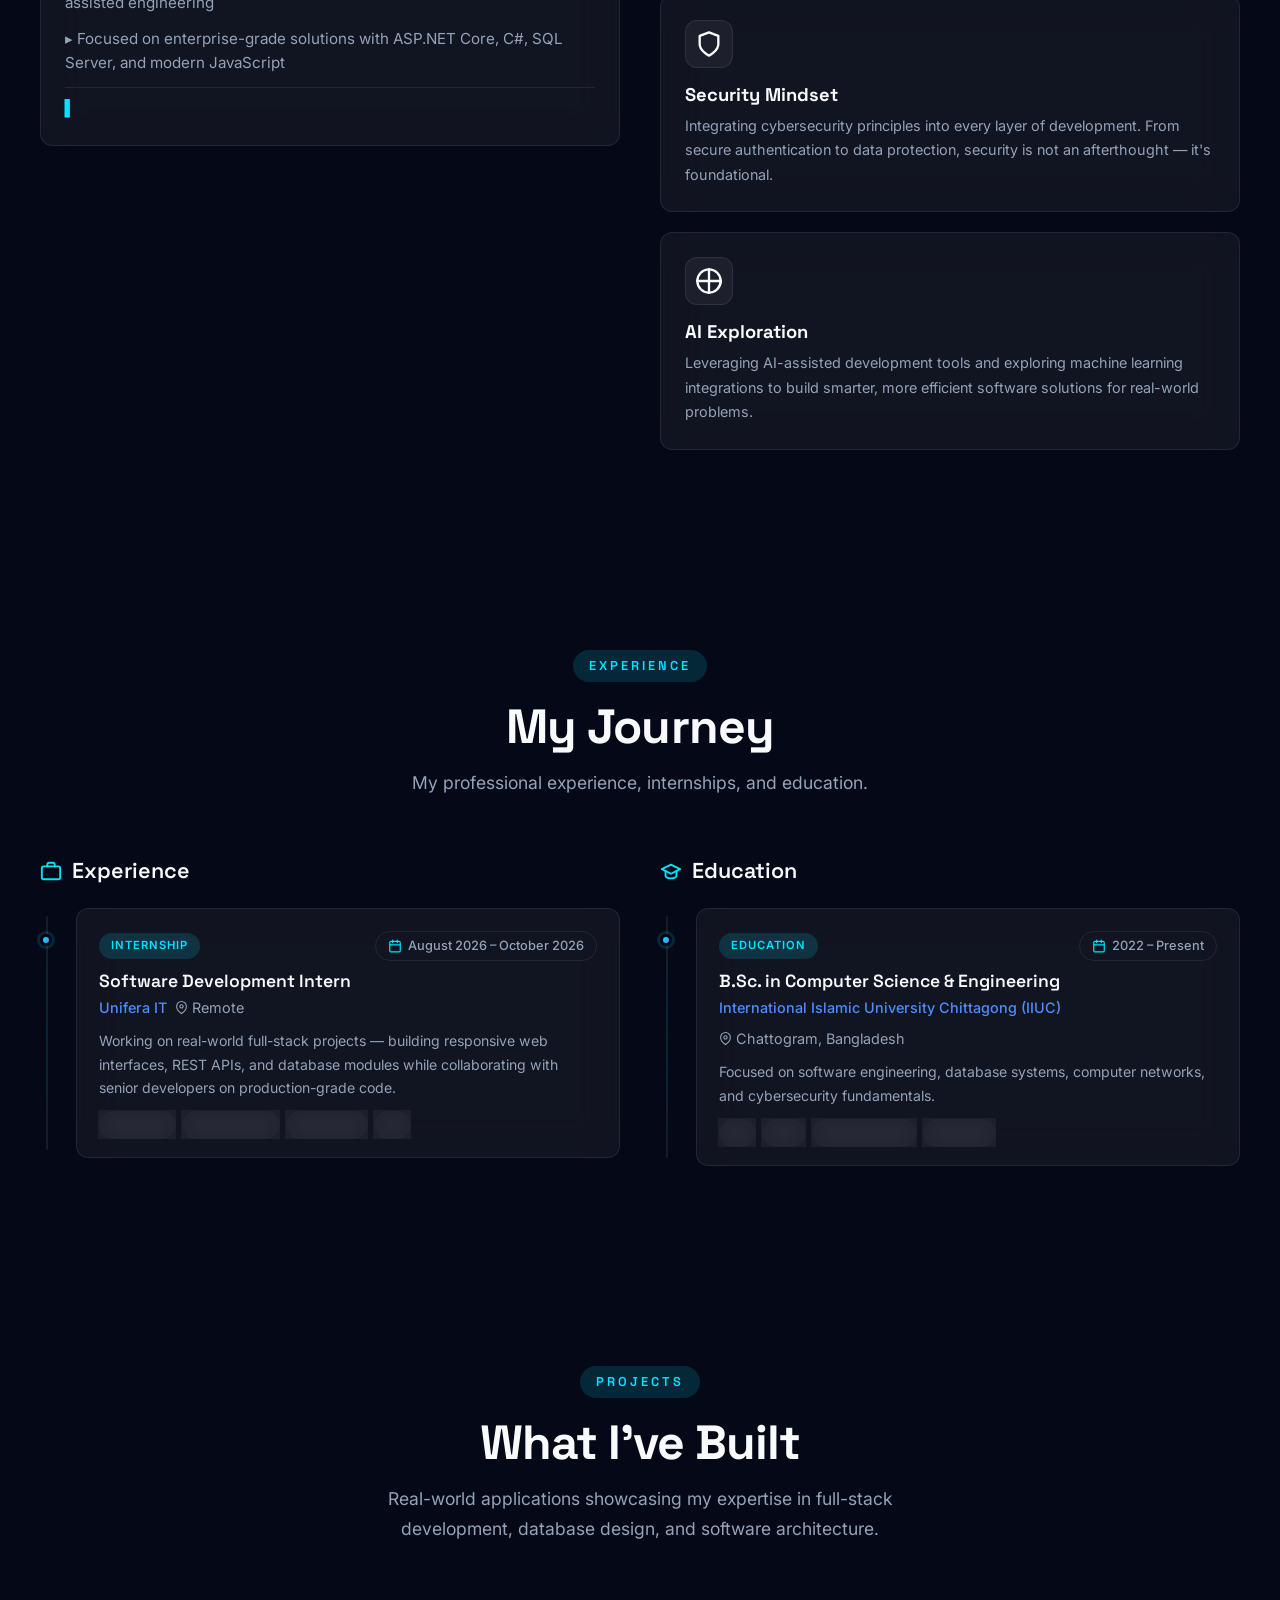
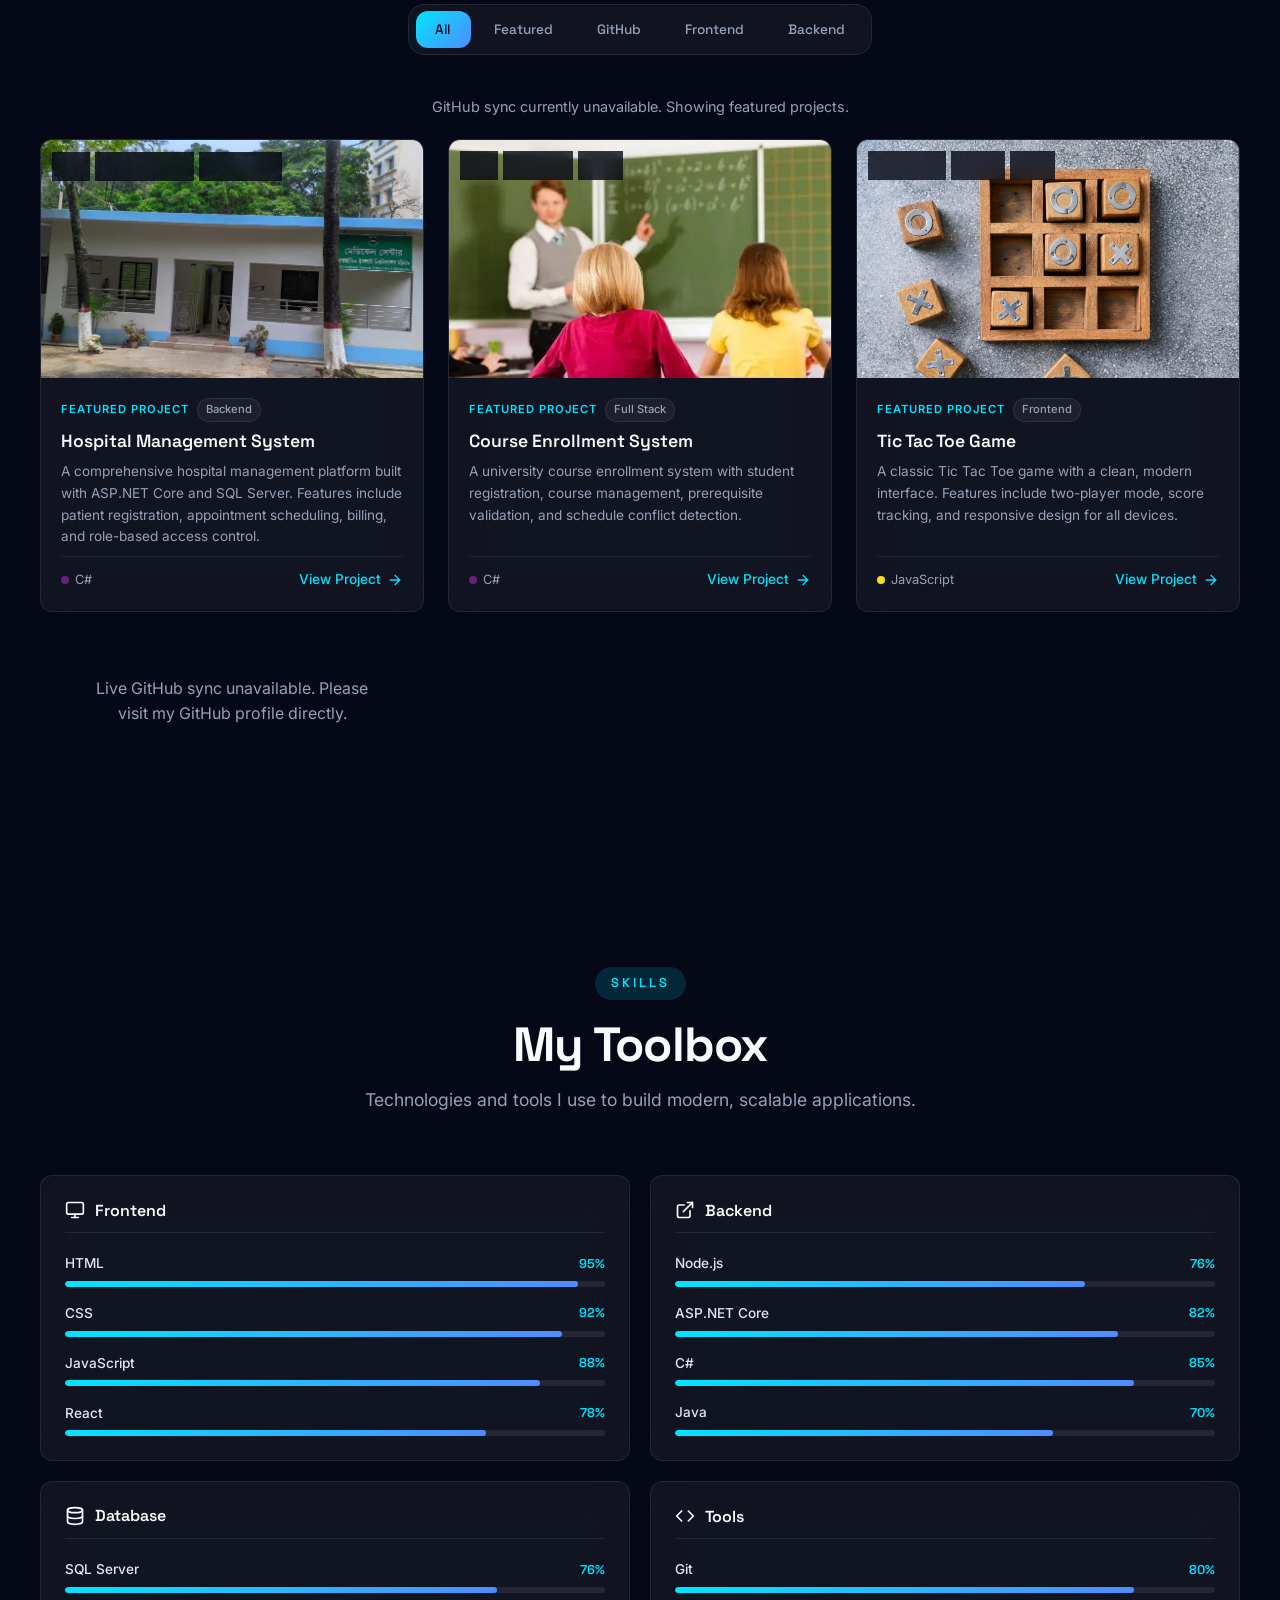
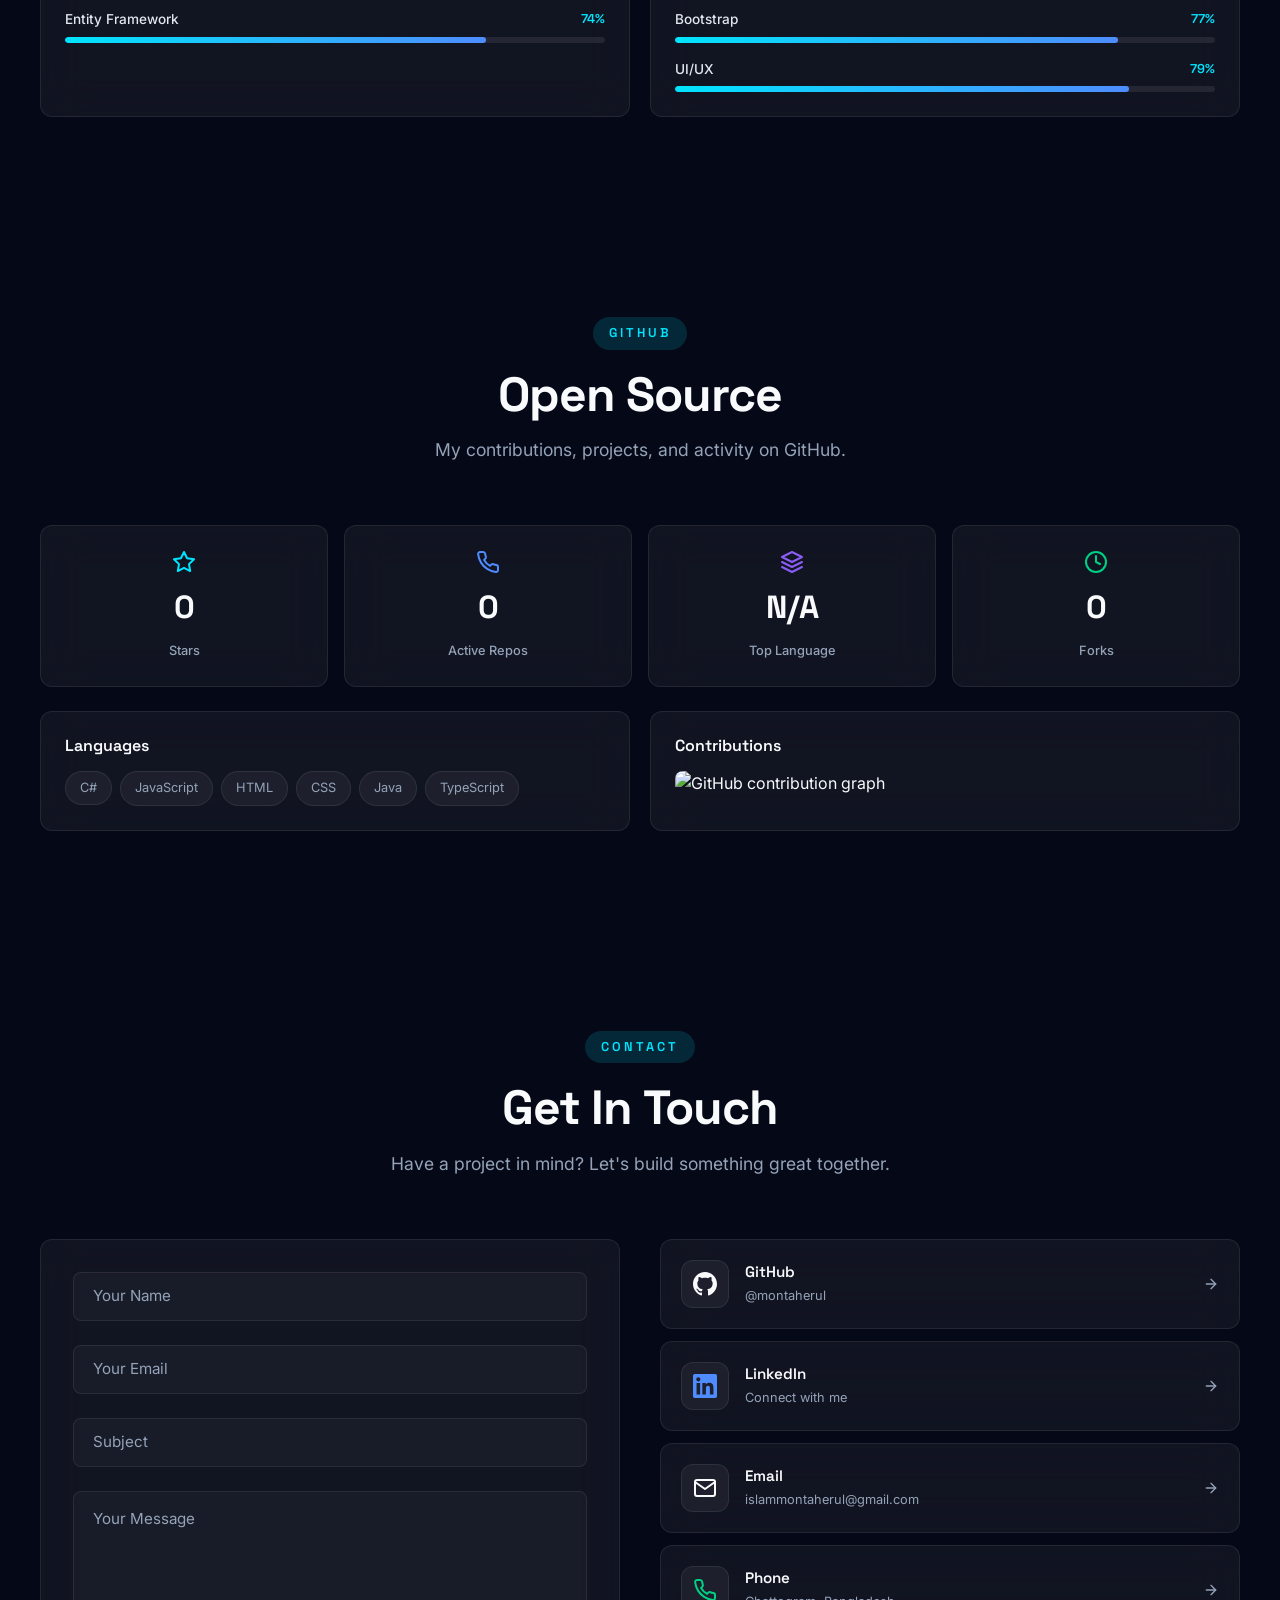
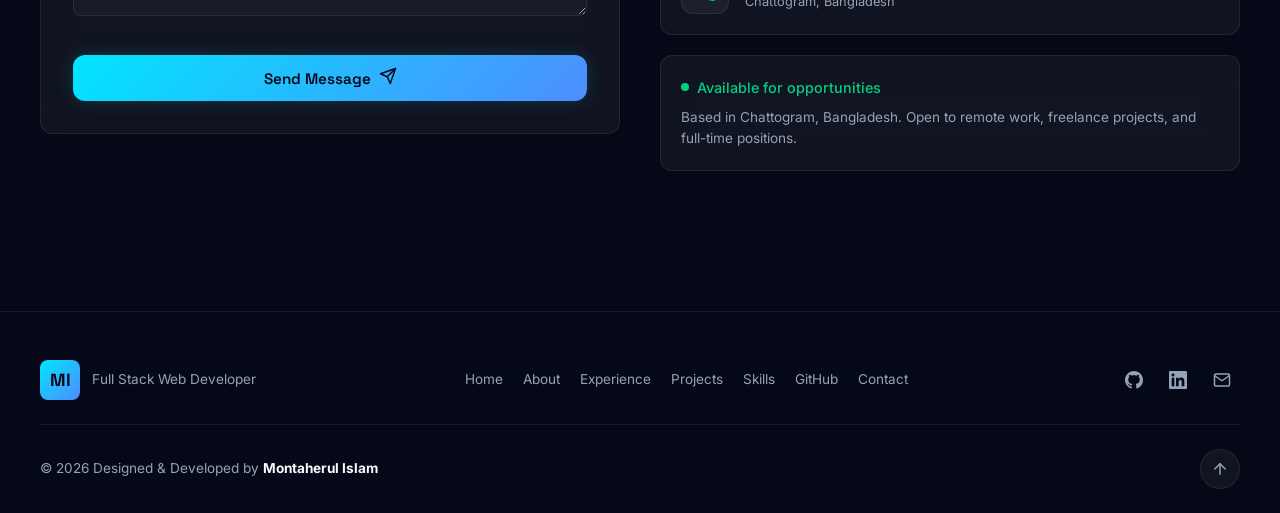
==== commit 500f5faf: "SEO: meta tags + JSON-LD Person schema, static crawlable content, single H1, robots.txt & sitemap.xm" ====
--- a/index.html
+++ b/index.html
@@ -3,18 +3,60 @@
 <head>
   <meta charset="UTF-8">
   <meta name="viewport" content="width=device-width, initial-scale=1.0">
-  <title>Montaherul Islam — Full Stack Web Developer</title>
-  <meta name="description" content="Full Stack Web Developer specializing in enterprise web applications, scalable backend systems, cybersecurity principles, and AI-powered solutions. Based in Chattogram, Bangladesh.">
-  <meta name="keywords" content="Full Stack Developer, Web Developer, ASP.NET Core, C#, SQL Server, JavaScript, React, Node.js, Portfolio, Montaherul Islam, Unifera IT Internship">
+  <title>Montaherul Islam | Full Stack Web Developer &amp; ASP.NET Core .NET Engineer</title>
+  <meta name="description" content="Portfolio of Montaherul Islam, a Full Stack Web Developer and CSE student at IIUC, Chattogram. Specialized in ASP.NET Core, C#, SQL Server, and the MERN stack.">
+  <meta name="keywords" content="Montaherul Islam, Montaherul Islam IIUC, .NET Developer Bangladesh, Software Engineer Chattogram, ASP.NET Core developer, Full Stack Developer, C#, SQL Server, JavaScript, React, Node.js">
   <meta name="author" content="Montaherul Islam">
-  <meta property="og:title" content="Montaherul Islam — Full Stack Web Developer">
-  <meta property="og:description" content="Full Stack Web Developer specializing in enterprise web applications, scalable backend systems, cybersecurity principles, and AI-powered solutions.">
+  <meta name="robots" content="index, follow, max-image-preview:large">
+  <link rel="canonical" href="https://montaherulislam.me/">
+
+  <!-- Open Graph / Facebook / LinkedIn -->
+  <meta property="og:type" content="website">
+  <meta property="og:site_name" content="Montaherul Islam">
+  <meta property="og:locale" content="en_US">
+  <meta property="og:url" content="https://montaherulislam.me/">
+  <meta property="og:title" content="Montaherul Islam | Full Stack Web Developer &amp; .NET Engineer">
+  <meta property="og:description" content="Explore the portfolio, engineering projects, and technical skills of Montaherul Islam — a Full Stack Web Developer in Chattogram specializing in ASP.NET Core, C#, and modern JavaScript.">
   <meta property="og:image" content="https://montaherulislam.me/me.jpeg">
-  <meta property="og:url" content="https://montaherulislam.me">
-  <meta property="og:type" content="website">
+  <meta property="og:image:alt" content="Montaherul Islam — Full Stack Web Developer">
+
+  <!-- Twitter -->
   <meta name="twitter:card" content="summary_large_image">
-  <meta name="twitter:title" content="Montaherul Islam — Full Stack Web Developer">
-  <meta name="twitter:description" content="Full Stack Web Developer specializing in enterprise web applications, scalable backend systems, cybersecurity principles, and AI-powered solutions.">
+  <meta name="twitter:title" content="Montaherul Islam | Full Stack Web Developer &amp; .NET Engineer">
+  <meta name="twitter:description" content="Full Stack Web Developer in Chattogram specializing in ASP.NET Core, C#, SQL Server, and modern JavaScript.">
+  <meta name="twitter:image" content="https://montaherulislam.me/me.jpeg">
+
+  <!-- Structured data: Person -->
+  <script type="application/ld+json">
+  {
+    "@context": "https://schema.org",
+    "@type": "Person",
+    "name": "Montaherul Islam",
+    "givenName": "Montaherul",
+    "familyName": "Islam",
+    "alternateName": "Montaherul Islam IIUC",
+    "url": "https://montaherulislam.me/",
+    "image": "https://montaherulislam.me/me.jpeg",
+    "jobTitle": "Full Stack Web Developer",
+    "description": "Full Stack Web Developer specializing in ASP.NET Core, C#, SQL Server, and modern JavaScript.",
+    "email": "mailto:islammontaherul@gmail.com",
+    "address": {
+      "@type": "PostalAddress",
+      "addressLocality": "Chattogram",
+      "addressCountry": "Bangladesh"
+    },
+    "alumniOf": {
+      "@type": "CollegeOrUniversity",
+      "name": "International Islamic University Chittagong (IIUC)"
+    },
+    "knowsAbout": ["ASP.NET Core", "C#", "SQL Server", "Entity Framework", "JavaScript", "React", "Node.js", "Web Development", "Cybersecurity"],
+    "sameAs": [
+      "https://github.com/montaherul",
+      "https://linkedin.com/in/montaherul"
+    ]
+  }
+  </script>
+
   <link rel="preconnect" href="https://fonts.googleapis.com">
   <link rel="preconnect" href="https://fonts.gstatic.com" crossorigin>
   <link href="https://fonts.googleapis.com/css2?family=Space+Grotesk:wght@400;500;600;700&family=Inter:wght@300;400;500;600;700&display=swap" rel="stylesheet">
@@ -104,8 +146,11 @@
             <span class="badge-dot"></span>
             <span class="hero-badge-text">Full Stack Web Developer</span>
           </div>
-          <h1 class="hero-headline">Loading...</h1>
-          <p class="hero-subtitle">Loading...</p>
+          <h1 class="hero-headline">
+            <span class="hero-name gradient-text">Montaherul Islam</span>
+            <span class="hero-tagline">Building modern digital experiences with <span class="gradient-text">clean code, security, and AI</span>.</span>
+          </h1>
+          <p class="hero-subtitle">Full Stack Web Developer based in Chattogram, Bangladesh, specializing in ASP.NET Core, C#, SQL Server, and modern JavaScript. I build enterprise-grade web applications with clean architecture, SOLID principles, and a security-first mindset.</p>
           <div class="hero-cta">
             <a href="#projects" class="btn btn-primary magnetic" data-magnetic>
               <span data-ui="hero.ctaPrimary">View Projects</span>
@@ -203,7 +248,23 @@
             </div>
           </div>
         </div>
-        <div class="about-cards" data-reveal="right"></div>
+        <div class="about-cards" data-reveal="right">
+          <div class="about-card glass tilt-target" data-tilt-strength="10">
+            <div class="card-icon-wrapper"><svg width="28" height="28" viewBox="0 0 24 24" fill="none" stroke="currentColor" stroke-width="2" stroke-linecap="round" stroke-linejoin="round"><rect x="2" y="3" width="20" height="14" rx="2" ry="2"/><line x1="8" y1="21" x2="16" y2="21"/><line x1="12" y1="17" x2="12" y2="21"/></svg></div>
+            <h3>Web Engineering</h3>
+            <p>Building robust, scalable web applications with ASP.NET Core, C#, and modern frontend technologies. Focused on clean architecture and maintainable codebases.</p>
+          </div>
+          <div class="about-card glass tilt-target" data-tilt-strength="10">
+            <div class="card-icon-wrapper"><svg width="28" height="28" viewBox="0 0 24 24" fill="none" stroke="currentColor" stroke-width="2" stroke-linecap="round" stroke-linejoin="round"><path d="M12 22s8-4 8-10V5l-8-3-8 3v7c0 6 8 10 8 10z"/></svg></div>
+            <h3>Security Mindset</h3>
+            <p>Integrating cybersecurity principles into every layer of development. From secure authentication to data protection, security is not an afterthought — it's foundational.</p>
+          </div>
+          <div class="about-card glass tilt-target" data-tilt-strength="10">
+            <div class="card-icon-wrapper"><svg width="28" height="28" viewBox="0 0 24 24" fill="none" stroke="currentColor" stroke-width="2" stroke-linecap="round" stroke-linejoin="round"><path d="M12 2a10 10 0 0 1 10 10c0 2.5-1 4.8-2.5 6.5"/><path d="M2 12a10 10 0 0 1 10-10"/><path d="M12 22a10 10 0 0 0 10-10"/><path d="M2 12a10 10 0 0 0 10 10"/><path d="M12 2v20"/><path d="M2 12h20"/></svg></div>
+            <h3>AI Exploration</h3>
+            <p>Leveraging AI-assisted development tools and exploring machine learning integrations to build smarter, more efficient software solutions for real-world problems.</p>
+          </div>
+        </div>
       </div>
     </div>
   </section>
@@ -222,14 +283,42 @@
             <svg width="22" height="22" viewBox="0 0 24 24" fill="none" stroke="currentColor" stroke-width="2" stroke-linecap="round" stroke-linejoin="round"><rect x="2" y="7" width="20" height="14" rx="2" ry="2"/><path d="M16 7V5a2 2 0 0 0-2-2h-4a2 2 0 0 0-2 2v2"/></svg>
             <span data-ui="columnExperience">Experience</span>
           </h3>
-          <div class="timeline" id="timeline-experience"></div>
+          <div class="timeline" id="timeline-experience">
+            <div class="timeline-item" data-reveal>
+              <div class="timeline-marker"></div>
+              <div class="timeline-card glass">
+                <div class="timeline-top">
+                  <span class="timeline-type">Internship</span>
+                  <span class="timeline-period">August 2026 – October 2026</span>
+                </div>
+                <h3 class="timeline-role">Software Development Intern</h3>
+                <p class="timeline-company">Unifera IT <span class="timeline-location">Remote</span></p>
+                <p class="timeline-desc">Working on real-world full-stack projects — building responsive web interfaces, REST APIs, and database modules while collaborating with senior developers on production-grade code.</p>
+                <div class="timeline-tech"><span class="tech-chip">JavaScript</span><span class="tech-chip">ASP.NET Core</span><span class="tech-chip">SQL Server</span><span class="tech-chip">Git</span></div>
+              </div>
+            </div>
+          </div>
         </div>
         <div class="experience-column" data-reveal="right">
           <h3 class="experience-column-title">
             <svg width="22" height="22" viewBox="0 0 24 24" fill="none" stroke="currentColor" stroke-width="2" stroke-linecap="round" stroke-linejoin="round"><path d="M22 10L12 5 2 10l10 5 10-5z"/><path d="M6 12v5c0 1.7 2.7 3 6 3s6-1.3 6-3v-5"/></svg>
             <span data-ui="columnEducation">Education</span>
           </h3>
-          <div class="timeline" id="timeline-education"></div>
+          <div class="timeline" id="timeline-education">
+            <div class="timeline-item" data-reveal>
+              <div class="timeline-marker"></div>
+              <div class="timeline-card glass">
+                <div class="timeline-top">
+                  <span class="timeline-type">Education</span>
+                  <span class="timeline-period">2022 – Present</span>
+                </div>
+                <h3 class="timeline-role">B.Sc. in Computer Science &amp; Engineering</h3>
+                <p class="timeline-company">International Islamic University Chittagong (IIUC) <span class="timeline-location">Chattogram, Bangladesh</span></p>
+                <p class="timeline-desc">Focused on software engineering, database systems, computer networks, and cybersecurity fundamentals.</p>
+                <div class="timeline-tech"><span class="tech-chip">C#</span><span class="tech-chip">SQL</span><span class="tech-chip">Data Structures</span><span class="tech-chip">Networks</span></div>
+              </div>
+            </div>
+          </div>
         </div>
       </div>
     </div>
@@ -252,7 +341,71 @@
         <div class="filter-indicator" aria-hidden="true"></div>
       </div>
       <div class="projects-status" id="projects-status" role="status"></div>
-      <div class="project-grid" id="project-grid" role="tabpanel"></div>
+      <div class="project-grid" id="project-grid" role="tabpanel">
+        <article class="project-card glass tilt-target" data-tags="featured backend database sql" data-tilt-strength="8" data-reveal>
+          <div class="project-image">
+            <img src="hospital.jpeg" alt="Hospital Management System" loading="lazy">
+            <div class="project-overlay">
+              <div class="project-links">
+                <a href="#" class="project-link-btn" aria-label="View Live Demo"><svg width="18" height="18" viewBox="0 0 24 24" fill="none" stroke="currentColor" stroke-width="2" stroke-linecap="round" stroke-linejoin="round"><path d="M18 13v6a2 2 0 0 1-2 2H5a2 2 0 0 1-2-2V8a2 2 0 0 1 2-2h6"/><polyline points="15 3 21 3 21 9"/><line x1="10" y1="14" x2="21" y2="3"/></svg></a>
+                <a href="#" class="project-link-btn" aria-label="View GitHub Repository"><svg width="18" height="18" viewBox="0 0 24 24" fill="currentColor"><path d="M12 0c-6.626 0-12 5.373-12 12 0 5.302 3.438 9.8 8.207 11.387.599.111.793-.261.793-.577v-2.234c-3.338.726-4.033-1.416-4.033-1.416-.546-1.387-1.333-1.756-1.333-1.756-1.089-.745.083-.729.083-.729 1.205.084 1.839 1.237 1.839 1.237 1.07 1.834 2.807 1.304 3.492.997.107-.775.418-1.305.762-1.604-2.665-.305-5.467-1.334-5.467-5.931 0-1.311.469-2.381 1.236-3.221-.124-.303-.535-1.524.117-3.176 0 0 1.008-.322 3.301 1.23.957-.266 1.983-.399 3.003-.404 1.02.005 2.047.138 3.006.404 2.291-1.552 3.297-1.23 3.297-1.23.653 1.653.242 2.874.118 3.176.77.84 1.235 1.911 1.235 3.221 0 4.609-2.807 5.624-5.479 5.921.43.372.823 1.102.823 2.222v3.293c0 .319.192.694.801.576 4.765-1.589 8.199-6.086 8.199-11.386 0-6.627-5.373-12-12-12z"/></svg></a>
+              </div>
+            </div>
+            <div class="project-tech"><span class="tech-chip">C#</span><span class="tech-chip">ASP.NET Core</span><span class="tech-chip">SQL Server</span></div>
+          </div>
+          <div class="project-info">
+            <div class="project-eyebrow"><span class="project-type">Featured Project</span><span class="project-category">Backend</span></div>
+            <h3 class="project-title">Hospital Management System</h3>
+            <p class="project-desc">A comprehensive hospital management platform built with ASP.NET Core and SQL Server. Features include patient registration, appointment scheduling, billing, and role-based access control.</p>
+            <div class="project-footer">
+              <div class="project-meta"><span class="project-lang"><span class="lang-dot" style="background: #68217A"></span>C#</span></div>
+              <a href="#" class="project-link"><span>View Project</span><svg width="16" height="16" viewBox="0 0 24 24" fill="none" stroke="currentColor" stroke-width="2" stroke-linecap="round" stroke-linejoin="round"><line x1="5" y1="12" x2="19" y2="12"/><polyline points="12 5 19 12 12 19"/></svg></a>
+            </div>
+          </div>
+        </article>
+        <article class="project-card glass tilt-target" data-tags="featured backend frontend" data-tilt-strength="8" data-reveal data-reveal-delay="100">
+          <div class="project-image">
+            <img src="OIP.webp" alt="Course Enrollment System" loading="lazy">
+            <div class="project-overlay">
+              <div class="project-links">
+                <a href="#" class="project-link-btn" aria-label="View Live Demo"><svg width="18" height="18" viewBox="0 0 24 24" fill="none" stroke="currentColor" stroke-width="2" stroke-linecap="round" stroke-linejoin="round"><path d="M18 13v6a2 2 0 0 1-2 2H5a2 2 0 0 1-2-2V8a2 2 0 0 1 2-2h6"/><polyline points="15 3 21 3 21 9"/><line x1="10" y1="14" x2="21" y2="3"/></svg></a>
+                <a href="#" class="project-link-btn" aria-label="View GitHub Repository"><svg width="18" height="18" viewBox="0 0 24 24" fill="currentColor"><path d="M12 0c-6.626 0-12 5.373-12 12 0 5.302 3.438 9.8 8.207 11.387.599.111.793-.261.793-.577v-2.234c-3.338.726-4.033-1.416-4.033-1.416-.546-1.387-1.333-1.756-1.333-1.756-1.089-.745.083-.729.083-.729 1.205.084 1.839 1.237 1.839 1.237 1.07 1.834 2.807 1.304 3.492.997.107-.775.418-1.305.762-1.604-2.665-.305-5.467-1.334-5.467-5.931 0-1.311.469-2.381 1.236-3.221-.124-.303-.535-1.524.117-3.176 0 0 1.008-.322 3.301 1.23.957-.266 1.983-.399 3.003-.404 1.02.005 2.047.138 3.006.404 2.291-1.552 3.297-1.23 3.297-1.23.653 1.653.242 2.874.118 3.176.77.84 1.235 1.911 1.235 3.221 0 4.609-2.807 5.624-5.479 5.921.43.372.823 1.102.823 2.222v3.293c0 .319.192.694.801.576 4.765-1.589 8.199-6.086 8.199-11.386 0-6.627-5.373-12-12-12z"/></svg></a>
+              </div>
+            </div>
+            <div class="project-tech"><span class="tech-chip">C#</span><span class="tech-chip">ASP.NET</span><span class="tech-chip">SQL</span></div>
+          </div>
+          <div class="project-info">
+            <div class="project-eyebrow"><span class="project-type">Featured Project</span><span class="project-category">Full Stack</span></div>
+            <h3 class="project-title">Course Enrollment System</h3>
+            <p class="project-desc">A university course enrollment system with student registration, course management, prerequisite validation, and schedule conflict detection.</p>
+            <div class="project-footer">
+              <div class="project-meta"><span class="project-lang"><span class="lang-dot" style="background: #68217A"></span>C#</span></div>
+              <a href="#" class="project-link"><span>View Project</span><svg width="16" height="16" viewBox="0 0 24 24" fill="none" stroke="currentColor" stroke-width="2" stroke-linecap="round" stroke-linejoin="round"><line x1="5" y1="12" x2="19" y2="12"/><polyline points="12 5 19 12 12 19"/></svg></a>
+            </div>
+          </div>
+        </article>
+        <article class="project-card glass tilt-target" data-tags="featured frontend javascript" data-tilt-strength="8" data-reveal data-reveal-delay="200">
+          <div class="project-image">
+            <img src="tik.jpg" alt="Tic Tac Toe Game" loading="lazy">
+            <div class="project-overlay">
+              <div class="project-links">
+                <a href="#" class="project-link-btn" aria-label="View Live Demo"><svg width="18" height="18" viewBox="0 0 24 24" fill="none" stroke="currentColor" stroke-width="2" stroke-linecap="round" stroke-linejoin="round"><path d="M18 13v6a2 2 0 0 1-2 2H5a2 2 0 0 1-2-2V8a2 2 0 0 1 2-2h6"/><polyline points="15 3 21 3 21 9"/><line x1="10" y1="14" x2="21" y2="3"/></svg></a>
+                <a href="#" class="project-link-btn" aria-label="View GitHub Repository"><svg width="18" height="18" viewBox="0 0 24 24" fill="currentColor"><path d="M12 0c-6.626 0-12 5.373-12 12 0 5.302 3.438 9.8 8.207 11.387.599.111.793-.261.793-.577v-2.234c-3.338.726-4.033-1.416-4.033-1.416-.546-1.387-1.333-1.756-1.333-1.756-1.089-.745.083-.729.083-.729 1.205.084 1.839 1.237 1.839 1.237 1.07 1.834 2.807 1.304 3.492.997.107-.775.418-1.305.762-1.604-2.665-.305-5.467-1.334-5.467-5.931 0-1.311.469-2.381 1.236-3.221-.124-.303-.535-1.524.117-3.176 0 0 1.008-.322 3.301 1.23.957-.266 1.983-.399 3.003-.404 1.02.005 2.047.138 3.006.404 2.291-1.552 3.297-1.23 3.297-1.23.653 1.653.242 2.874.118 3.176.77.84 1.235 1.911 1.235 3.221 0 4.609-2.807 5.624-5.479 5.921.43.372.823 1.102.823 2.222v3.293c0 .319.192.694.801.576 4.765-1.589 8.199-6.086 8.199-11.386 0-6.627-5.373-12-12-12z"/></svg></a>
+              </div>
+            </div>
+            <div class="project-tech"><span class="tech-chip">JavaScript</span><span class="tech-chip">HTML</span><span class="tech-chip">CSS</span></div>
+          </div>
+          <div class="project-info">
+            <div class="project-eyebrow"><span class="project-type">Featured Project</span><span class="project-category">Frontend</span></div>
+            <h3 class="project-title">Tic Tac Toe Game</h3>
+            <p class="project-desc">A classic Tic Tac Toe game with a clean, modern interface. Features include two-player mode, score tracking, and responsive design for all devices.</p>
+            <div class="project-footer">
+              <div class="project-meta"><span class="project-lang"><span class="lang-dot" style="background: #F7DF1E"></span>JavaScript</span></div>
+              <a href="#" class="project-link"><span>View Project</span><svg width="16" height="16" viewBox="0 0 24 24" fill="none" stroke="currentColor" stroke-width="2" stroke-linecap="round" stroke-linejoin="round"><line x1="5" y1="12" x2="19" y2="12"/><polyline points="12 5 19 12 12 19"/></svg></a>
+            </div>
+          </div>
+        </article>
+      </div>
     </div>
   </section>
 
@@ -264,7 +417,41 @@
         <h2 class="section-title">My Toolbox</h2>
         <p class="section-desc">Technologies and tools I use to build modern, scalable applications.</p>
       </div>
-      <div class="skills-grid" data-reveal></div>
+      <div class="skills-grid" data-reveal>
+        <div class="skill-group glass">
+          <div class="skill-group-header"><svg width="20" height="20" viewBox="0 0 24 24" fill="none" stroke="currentColor" stroke-width="2" stroke-linecap="round" stroke-linejoin="round"><rect x="2" y="3" width="20" height="14" rx="2" ry="2"/><line x1="8" y1="21" x2="16" y2="21"/><line x1="12" y1="17" x2="12" y2="21"/></svg><h3>Frontend</h3></div>
+          <div class="skill-items">
+            <div class="skill-item" data-skill="HTML" data-width="95"><div class="skill-info"><span class="skill-name">HTML</span><span class="skill-value">95%</span></div><div class="skill-bar"><div class="skill-progress" data-width="95" style="width:95%"></div></div></div>
+            <div class="skill-item" data-skill="CSS" data-width="92"><div class="skill-info"><span class="skill-name">CSS</span><span class="skill-value">92%</span></div><div class="skill-bar"><div class="skill-progress" data-width="92" style="width:92%"></div></div></div>
+            <div class="skill-item" data-skill="JavaScript" data-width="88"><div class="skill-info"><span class="skill-name">JavaScript</span><span class="skill-value">88%</span></div><div class="skill-bar"><div class="skill-progress" data-width="88" style="width:88%"></div></div></div>
+            <div class="skill-item" data-skill="React" data-width="78"><div class="skill-info"><span class="skill-name">React</span><span class="skill-value">78%</span></div><div class="skill-bar"><div class="skill-progress" data-width="78" style="width:78%"></div></div></div>
+          </div>
+        </div>
+        <div class="skill-group glass">
+          <div class="skill-group-header"><svg width="20" height="20" viewBox="0 0 24 24" fill="none" stroke="currentColor" stroke-width="2" stroke-linecap="round" stroke-linejoin="round"><path d="M18 13v6a2 2 0 0 1-2 2H5a2 2 0 0 1-2-2V8a2 2 0 0 1 2-2h6"/><polyline points="15 3 21 3 21 9"/><line x1="10" y1="14" x2="21" y2="3"/></svg><h3>Backend</h3></div>
+          <div class="skill-items">
+            <div class="skill-item" data-skill="Node.js" data-width="76"><div class="skill-info"><span class="skill-name">Node.js</span><span class="skill-value">76%</span></div><div class="skill-bar"><div class="skill-progress" data-width="76" style="width:76%"></div></div></div>
+            <div class="skill-item" data-skill="ASP.NET Core" data-width="82"><div class="skill-info"><span class="skill-name">ASP.NET Core</span><span class="skill-value">82%</span></div><div class="skill-bar"><div class="skill-progress" data-width="82" style="width:82%"></div></div></div>
+            <div class="skill-item" data-skill="C#" data-width="85"><div class="skill-info"><span class="skill-name">C#</span><span class="skill-value">85%</span></div><div class="skill-bar"><div class="skill-progress" data-width="85" style="width:85%"></div></div></div>
+            <div class="skill-item" data-skill="Java" data-width="70"><div class="skill-info"><span class="skill-name">Java</span><span class="skill-value">70%</span></div><div class="skill-bar"><div class="skill-progress" data-width="70" style="width:70%"></div></div></div>
+          </div>
+        </div>
+        <div class="skill-group glass">
+          <div class="skill-group-header"><svg width="20" height="20" viewBox="0 0 24 24" fill="none" stroke="currentColor" stroke-width="2" stroke-linecap="round" stroke-linejoin="round"><ellipse cx="12" cy="5" rx="9" ry="3"/><path d="M21 12c0 1.66-4 3-9 3s-9-1.34-9-3"/><path d="M3 5v14c0 1.66 4 3 9 3s9-1.34 9-3V5"/></svg><h3>Database</h3></div>
+          <div class="skill-items">
+            <div class="skill-item" data-skill="SQL Server" data-width="80"><div class="skill-info"><span class="skill-name">SQL Server</span><span class="skill-value">80%</span></div><div class="skill-bar"><div class="skill-progress" data-width="80" style="width:80%"></div></div></div>
+            <div class="skill-item" data-skill="Entity Framework" data-width="78"><div class="skill-info"><span class="skill-name">Entity Framework</span><span class="skill-value">78%</span></div><div class="skill-bar"><div class="skill-progress" data-width="78" style="width:78%"></div></div></div>
+          </div>
+        </div>
+        <div class="skill-group glass">
+          <div class="skill-group-header"><svg width="20" height="20" viewBox="0 0 24 24" fill="none" stroke="currentColor" stroke-width="2" stroke-linecap="round" stroke-linejoin="round"><polyline points="16 18 22 12 16 6"/><polyline points="8 6 2 12 8 18"/></svg><h3>Tools</h3></div>
+          <div class="skill-items">
+            <div class="skill-item" data-skill="Git" data-width="85"><div class="skill-info"><span class="skill-name">Git</span><span class="skill-value">85%</span></div><div class="skill-bar"><div class="skill-progress" data-width="85" style="width:85%"></div></div></div>
+            <div class="skill-item" data-skill="Bootstrap" data-width="82"><div class="skill-info"><span class="skill-name">Bootstrap</span><span class="skill-value">82%</span></div><div class="skill-bar"><div class="skill-progress" data-width="82" style="width:82%"></div></div></div>
+            <div class="skill-item" data-skill="UI/UX" data-width="84"><div class="skill-info"><span class="skill-name">UI/UX</span><span class="skill-value">84%</span></div><div class="skill-bar"><div class="skill-progress" data-width="84" style="width:84%"></div></div></div>
+          </div>
+        </div>
+      </div>
     </div>
   </section>
 
@@ -305,7 +492,12 @@
               <h3 data-ui="github.languagesTitle">Languages</h3>
             </div>
             <div class="github-language-list" id="github-language-list">
-              <span class="github-language-chip">Loading...</span>
+              <span class="github-language-chip">C#</span>
+              <span class="github-language-chip">JavaScript</span>
+              <span class="github-language-chip">HTML</span>
+              <span class="github-language-chip">CSS</span>
+              <span class="github-language-chip">Java</span>
+              <span class="github-language-chip">TypeScript</span>
             </div>
           </div>
           <div class="github-contributions glass">
@@ -375,7 +567,28 @@
           </form>
         </div>
         <div class="contact-info" data-reveal="right">
-          <div class="contact-socials"></div>
+          <div class="contact-socials">
+            <a href="https://github.com/montaherul" target="_blank" rel="noopener noreferrer" class="social-card glass tilt-target" data-tilt-strength="8" aria-label="GitHub">
+              <div class="social-icon github-icon"><svg width="24" height="24" viewBox="0 0 24 24" fill="currentColor"><path d="M12 0c-6.626 0-12 5.373-12 12 0 5.302 3.438 9.8 8.207 11.387.599.111.793-.261.793-.577v-2.234c-3.338.726-4.033-1.416-4.033-1.416-.546-1.387-1.333-1.756-1.333-1.756-1.089-.745.083-.729.083-.729 1.205.084 1.839 1.237 1.839 1.237 1.07 1.834 2.807 1.304 3.492.997.107-.775.418-1.305.762-1.604-2.665-.305-5.467-1.334-5.467-5.931 0-1.311.469-2.381 1.236-3.221-.124-.303-.535-1.524.117-3.176 0 0 1.008-.322 3.301 1.23.957-.266 1.983-.399 3.003-.404 1.02.005 2.047.138 3.006.404 2.291-1.552 3.297-1.23 3.297-1.23.653 1.653.242 2.874.118 3.176.77.84 1.235 1.911 1.235 3.221 0 4.609-2.807 5.624-5.479 5.921.43.372.823 1.102.823 2.222v3.293c0 .319.192.694.801.576 4.765-1.589 8.199-6.086 8.199-11.386 0-6.627-5.373-12-12-12z"/></svg></div>
+              <div class="social-info"><span class="social-name">GitHub</span><span class="social-handle">@montaherul</span></div>
+              <svg width="16" height="16" viewBox="0 0 24 24" fill="none" stroke="currentColor" stroke-width="2" stroke-linecap="round" stroke-linejoin="round" class="social-arrow"><line x1="5" y1="12" x2="19" y2="12"/><polyline points="12 5 19 12 12 19"/></svg>
+            </a>
+            <a href="https://linkedin.com/in/montaherul" target="_blank" rel="noopener noreferrer" class="social-card glass tilt-target" data-tilt-strength="8" aria-label="LinkedIn">
+              <div class="social-icon linkedin-icon"><svg width="24" height="24" viewBox="0 0 24 24" fill="currentColor"><path d="M20.447 20.452h-3.554v-5.569c0-1.328-.027-3.037-1.852-3.037-1.853 0-2.136 1.445-2.136 2.939v5.667H9.351V9h3.414v1.561h.046c.477-.9 1.637-1.85 3.37-1.85 3.601 0 4.267 2.37 4.267 5.455v6.286zM5.337 7.433c-1.144 0-2.063-.926-2.063-2.065 0-1.138.92-2.063 2.063-2.063 1.14 0 2.064.925 2.064 2.063 0 1.139-.925 2.065-2.064 2.065zm1.782 13.019H3.555V9h3.564v11.452zM22.225 0H1.771C.792 0 0 .774 0 1.729v20.542C0 23.227.792 24 1.771 24h20.451C23.2 24 24 23.227 24 22.271V1.729C24 .774 23.2 0 22.222 0h.003z"/></svg></div>
+              <div class="social-info"><span class="social-name">LinkedIn</span><span class="social-handle">Connect with me</span></div>
+              <svg width="16" height="16" viewBox="0 0 24 24" fill="none" stroke="currentColor" stroke-width="2" stroke-linecap="round" stroke-linejoin="round" class="social-arrow"><line x1="5" y1="12" x2="19" y2="12"/><polyline points="12 5 19 12 12 19"/></svg>
+            </a>
+            <a href="mailto:islammontaherul@gmail.com" class="social-card glass tilt-target" data-tilt-strength="8" aria-label="Email">
+              <div class="social-icon mail-icon"><svg width="24" height="24" viewBox="0 0 24 24" fill="none" stroke="currentColor" stroke-width="2" stroke-linecap="round" stroke-linejoin="round"><path d="M4 4h16c1.1 0 2 .9 2 2v12c0 1.1-.9 2-2 2H4c-1.1 0-2-.9-2-2V6c0-1.1.9-2 2-2z"/><polyline points="22,6 12,13 2,6"/></svg></div>
+              <div class="social-info"><span class="social-name">Email</span><span class="social-handle">islammontaherul@gmail.com</span></div>
+              <svg width="16" height="16" viewBox="0 0 24 24" fill="none" stroke="currentColor" stroke-width="2" stroke-linecap="round" stroke-linejoin="round" class="social-arrow"><line x1="5" y1="12" x2="19" y2="12"/><polyline points="12 5 19 12 12 19"/></svg>
+            </a>
+            <a href="tel:+880123456789" class="social-card glass tilt-target" data-tilt-strength="8" aria-label="Phone">
+              <div class="social-icon phone-icon"><svg width="24" height="24" viewBox="0 0 24 24" fill="none" stroke="currentColor" stroke-width="2" stroke-linecap="round" stroke-linejoin="round"><path d="M22 16.92v3a2 2 0 0 1-2.18 2 19.79 19.79 0 0 1-8.63-3.07 19.5 19.5 0 0 1-6-6 19.79 19.79 0 0 1-3.07-8.67A2 2 0 0 1 4.11 2h3a2 2 0 0 1 2 1.72 12.84 12.84 0 0 0 .7 2.81 2 2 0 0 1-.45 2.11L8.09 9.91a16 16 0 0 0 6 6l1.27-1.27a2 2 0 0 1 2.11-.45 12.84 12.84 0 0 0 2.81.7A2 2 0 0 1 22 16.92z"/></svg></div>
+              <div class="social-info"><span class="social-name">Phone</span><span class="social-handle">Chattogram, Bangladesh</span></div>
+              <svg width="16" height="16" viewBox="0 0 24 24" fill="none" stroke="currentColor" stroke-width="2" stroke-linecap="round" stroke-linejoin="round" class="social-arrow"><line x1="5" y1="12" x2="19" y2="12"/><polyline points="12 5 19 12 12 19"/></svg>
+            </a>
+          </div>
           <div class="contact-availability glass">
             <div class="availability-indicator">
               <span class="availability-dot"></span>
--- a/styles.css
+++ b/styles.css
@@ -803,6 +803,20 @@
   color: var(--text);
 }
 
+.hero-name {
+  display: block;
+}
+
+.hero-tagline {
+  display: block;
+  font-size: 0.5em;
+  font-weight: 500;
+  letter-spacing: -0.01em;
+  line-height: 1.35;
+  color: var(--muted);
+  margin-top: 16px;
+}
+
 .gradient-text {
   background: var(--gradient-primary);
   -webkit-background-clip: text;
